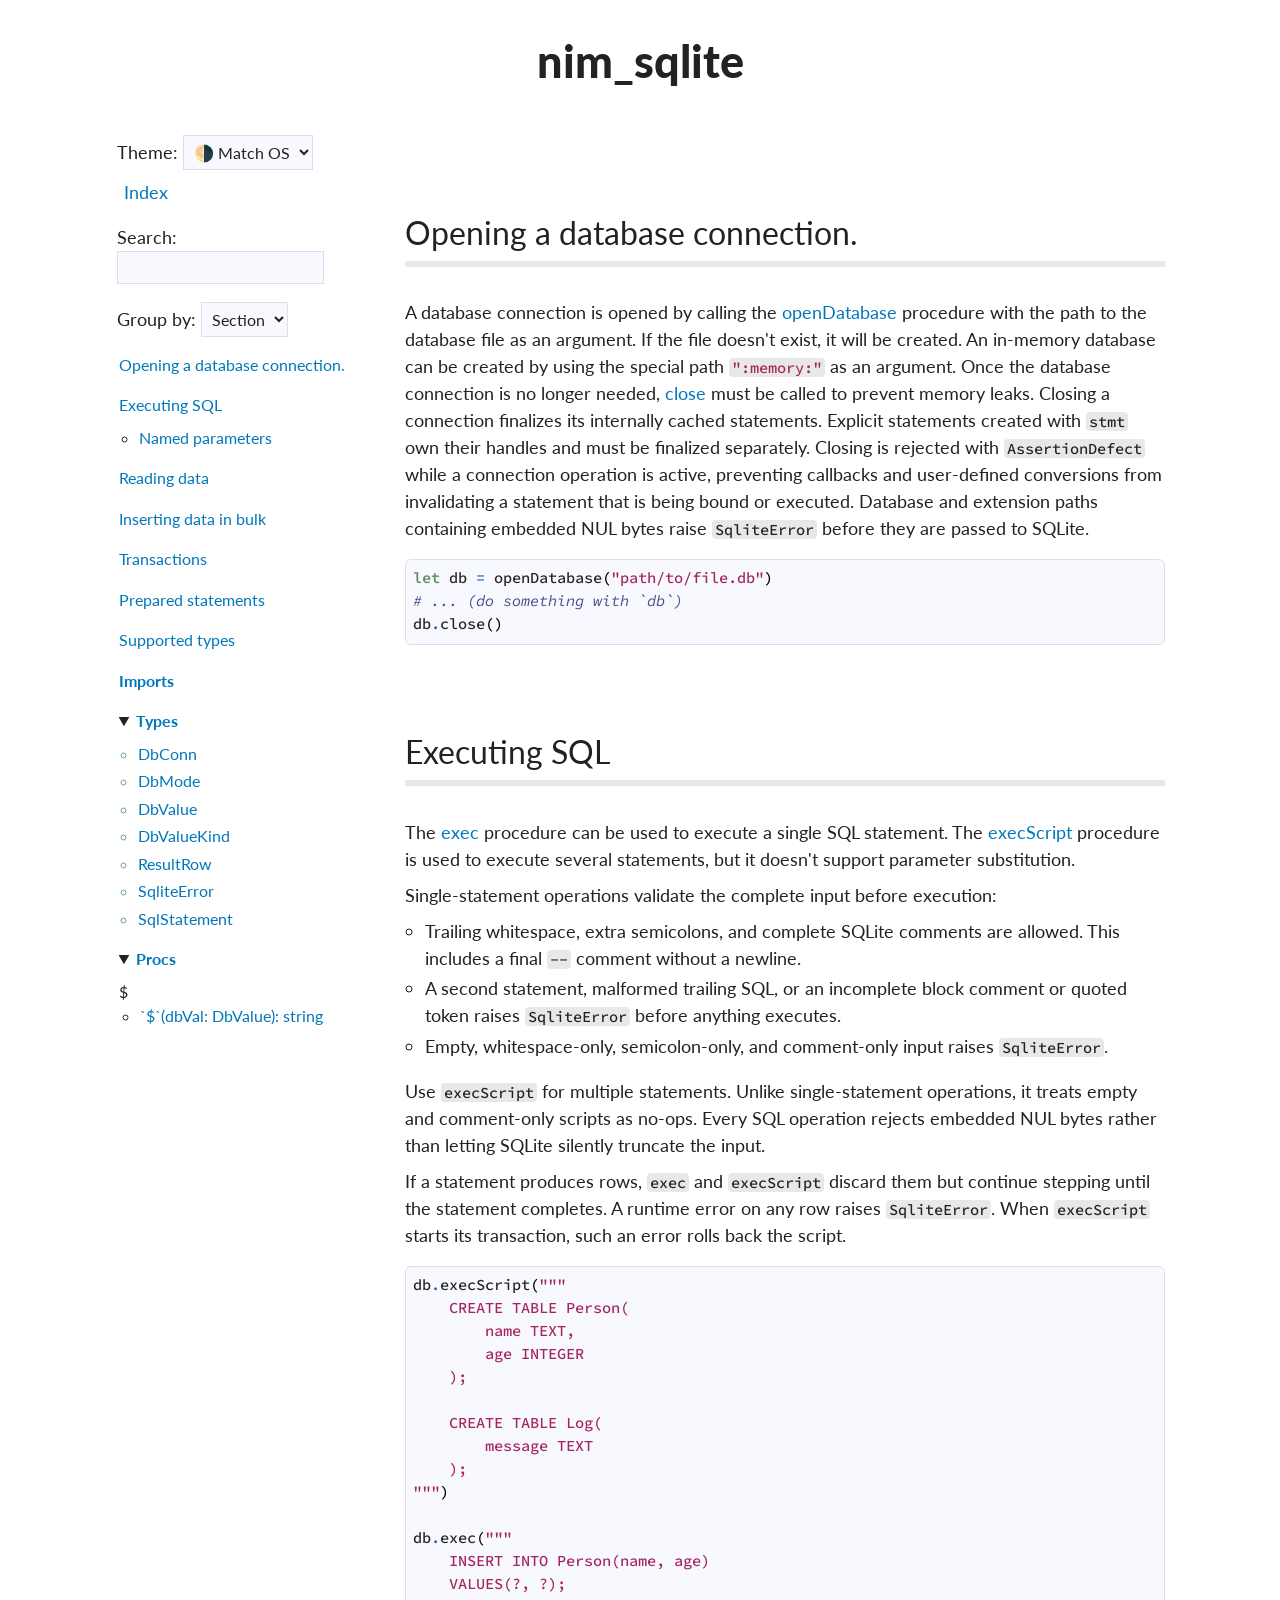
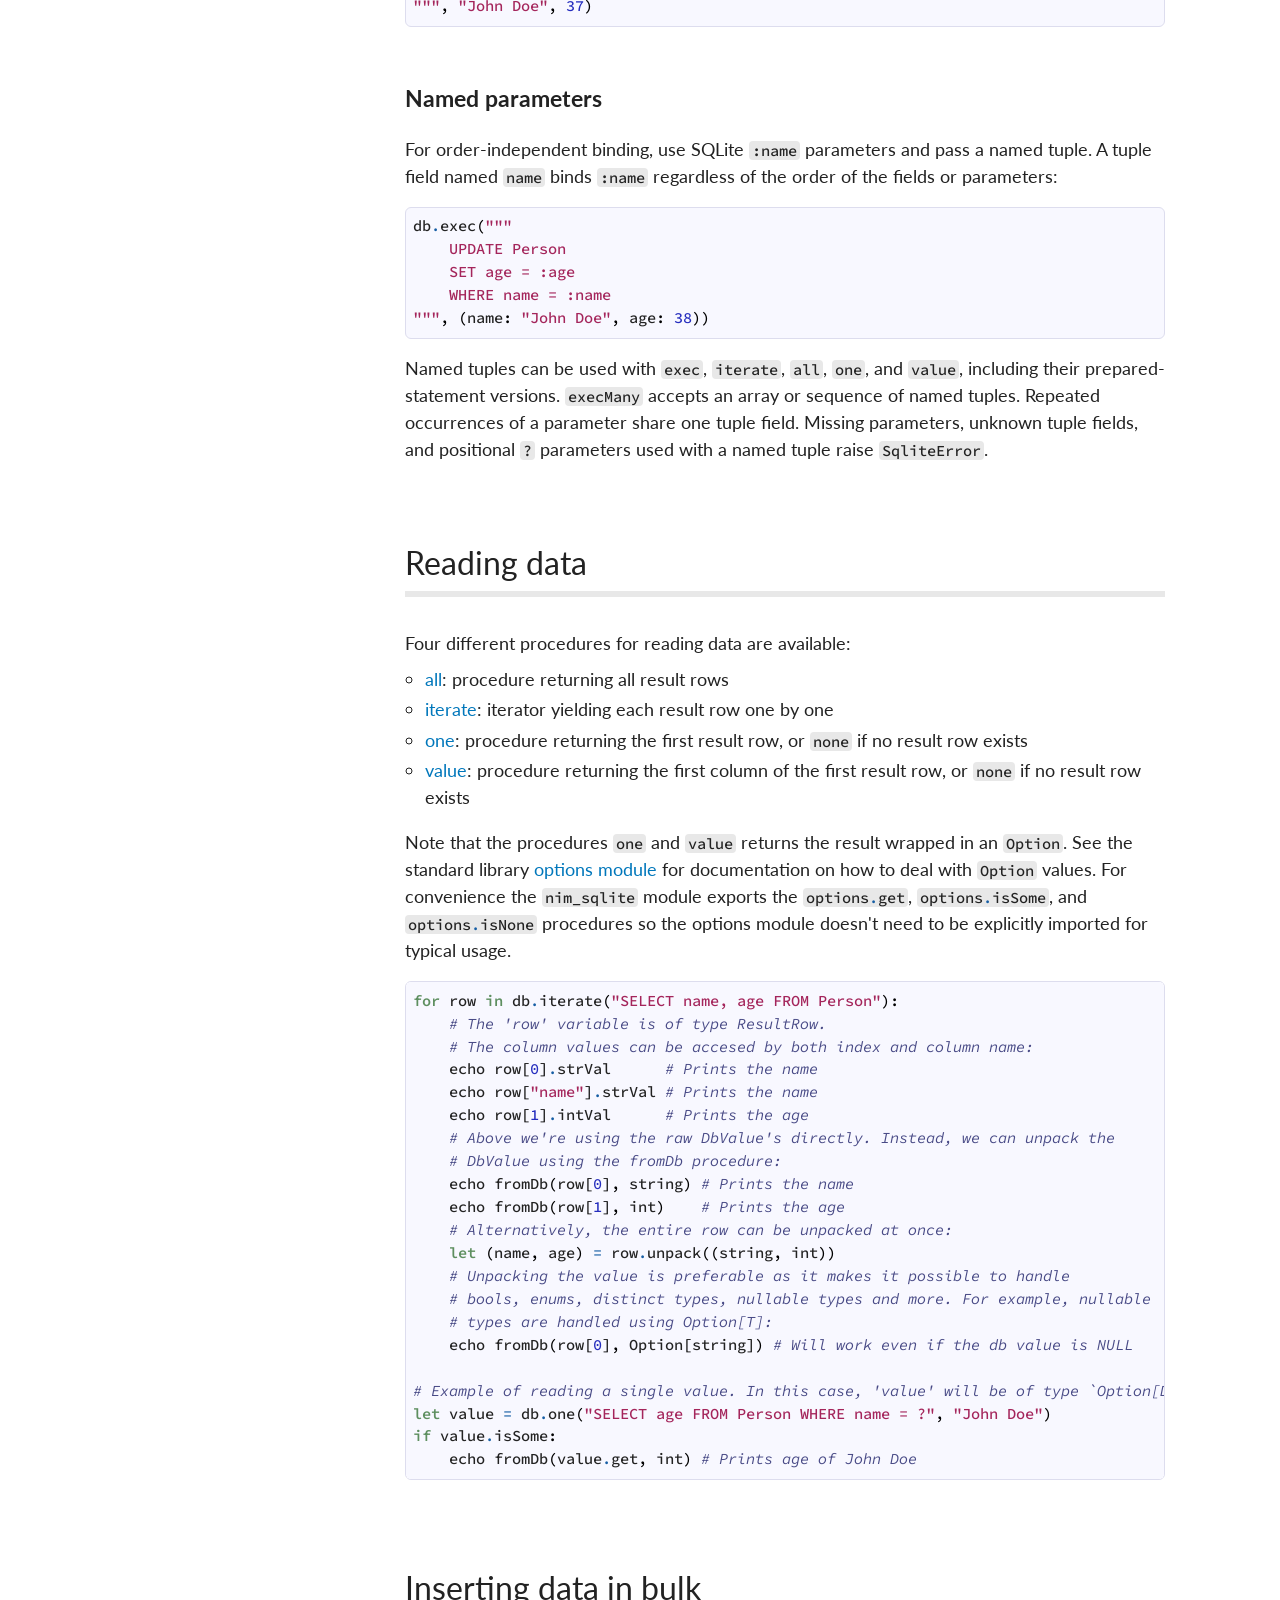
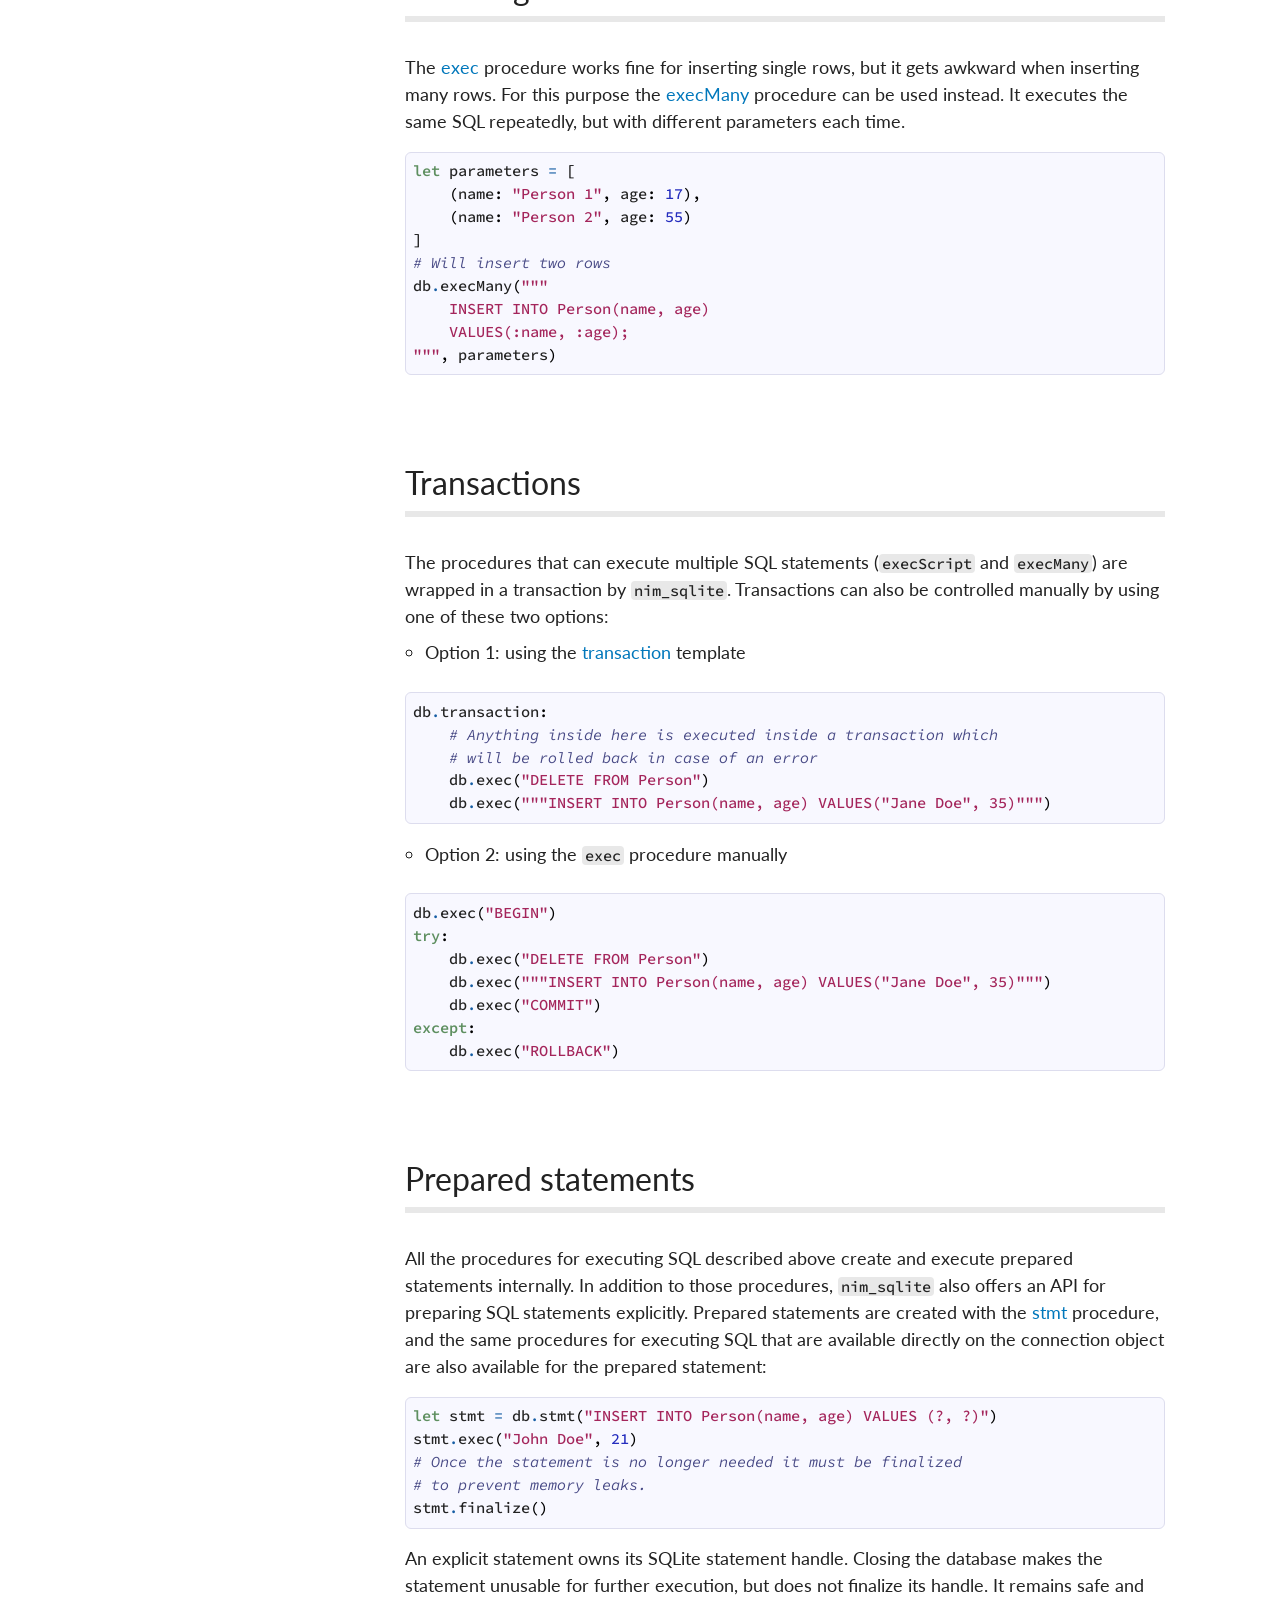
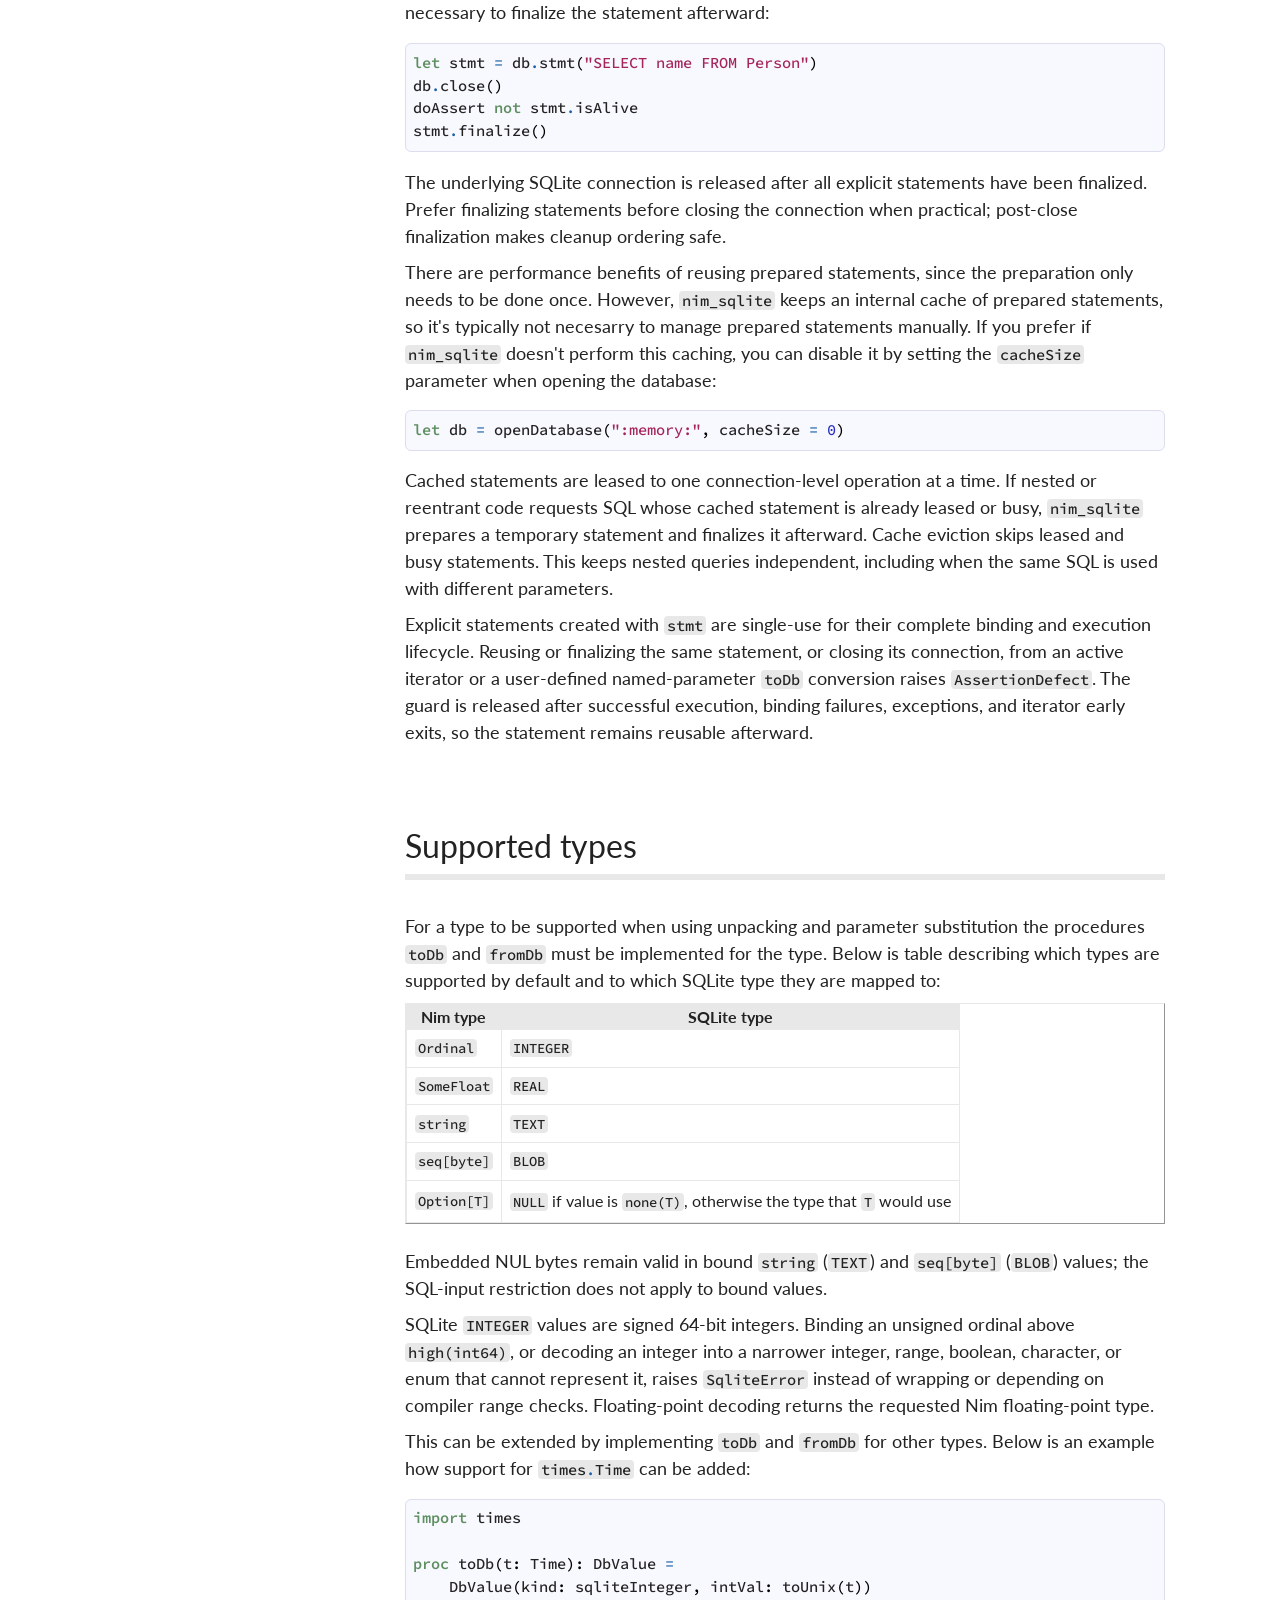
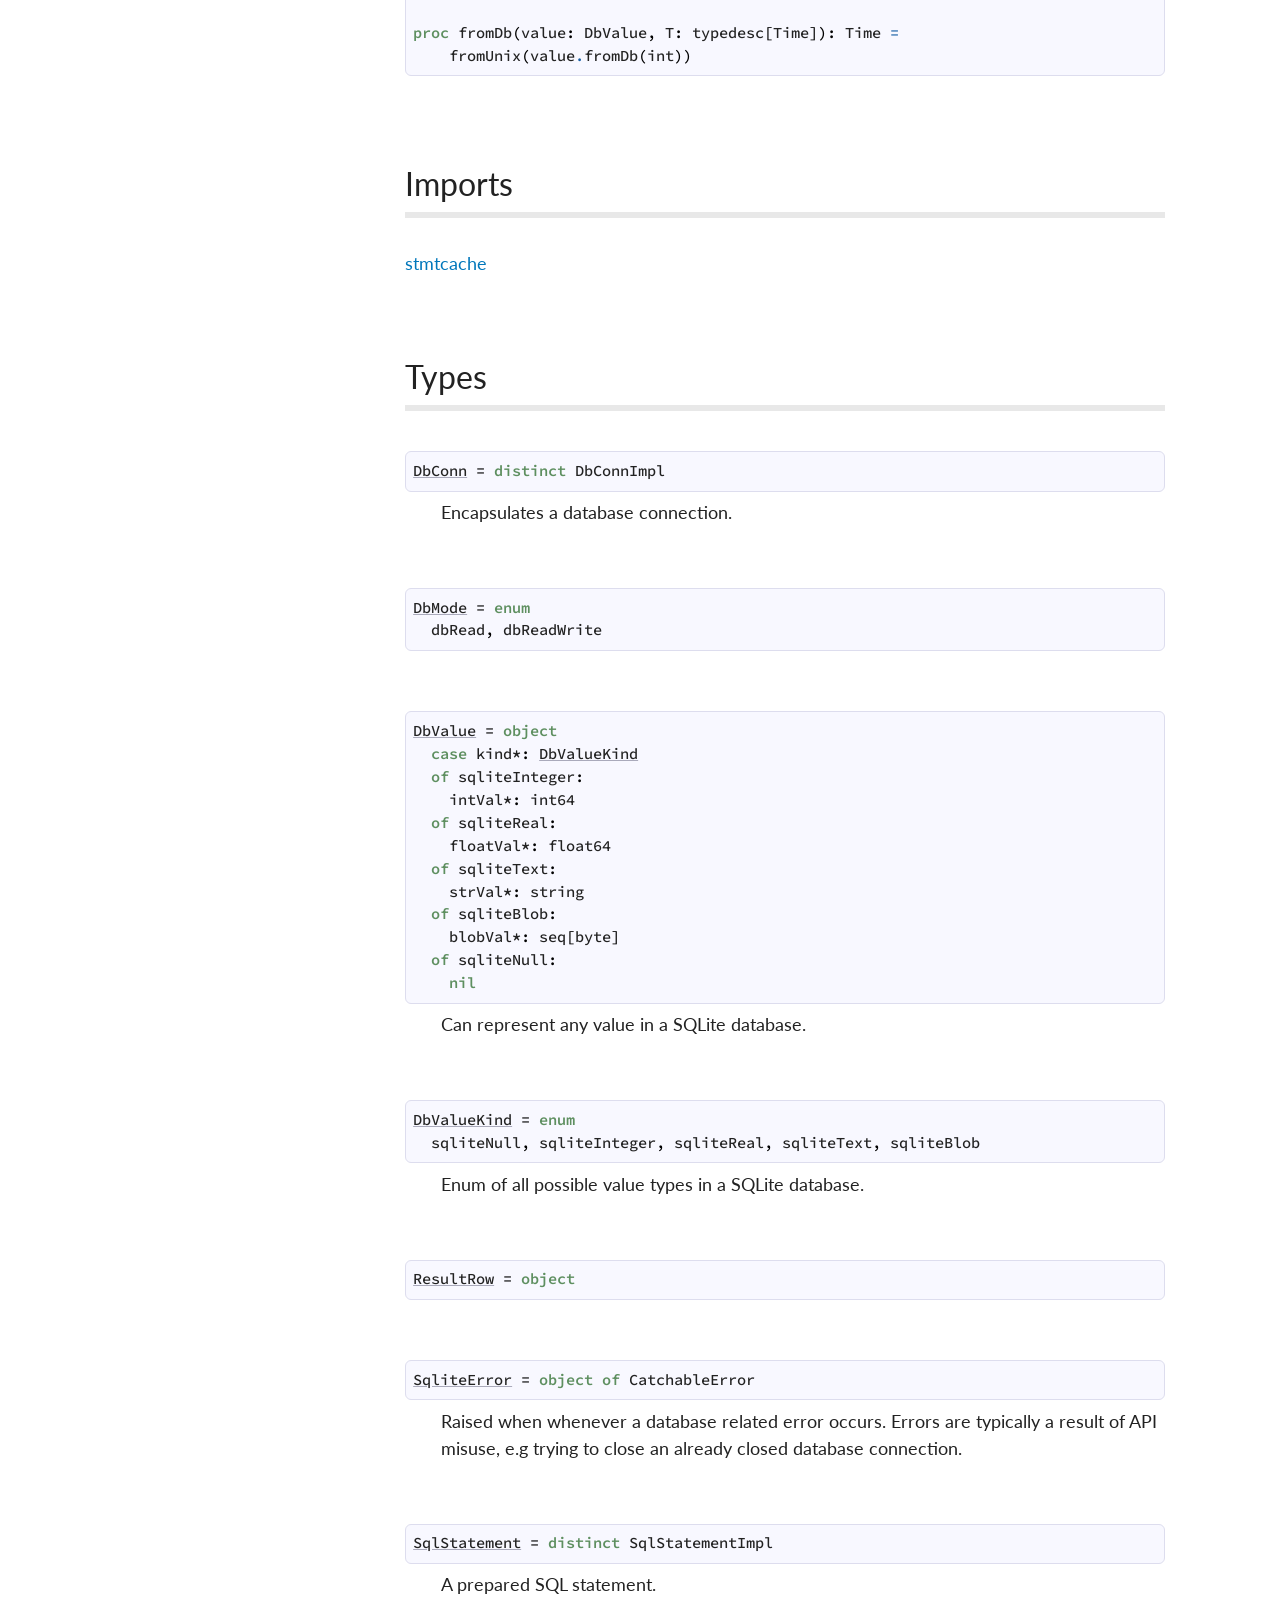
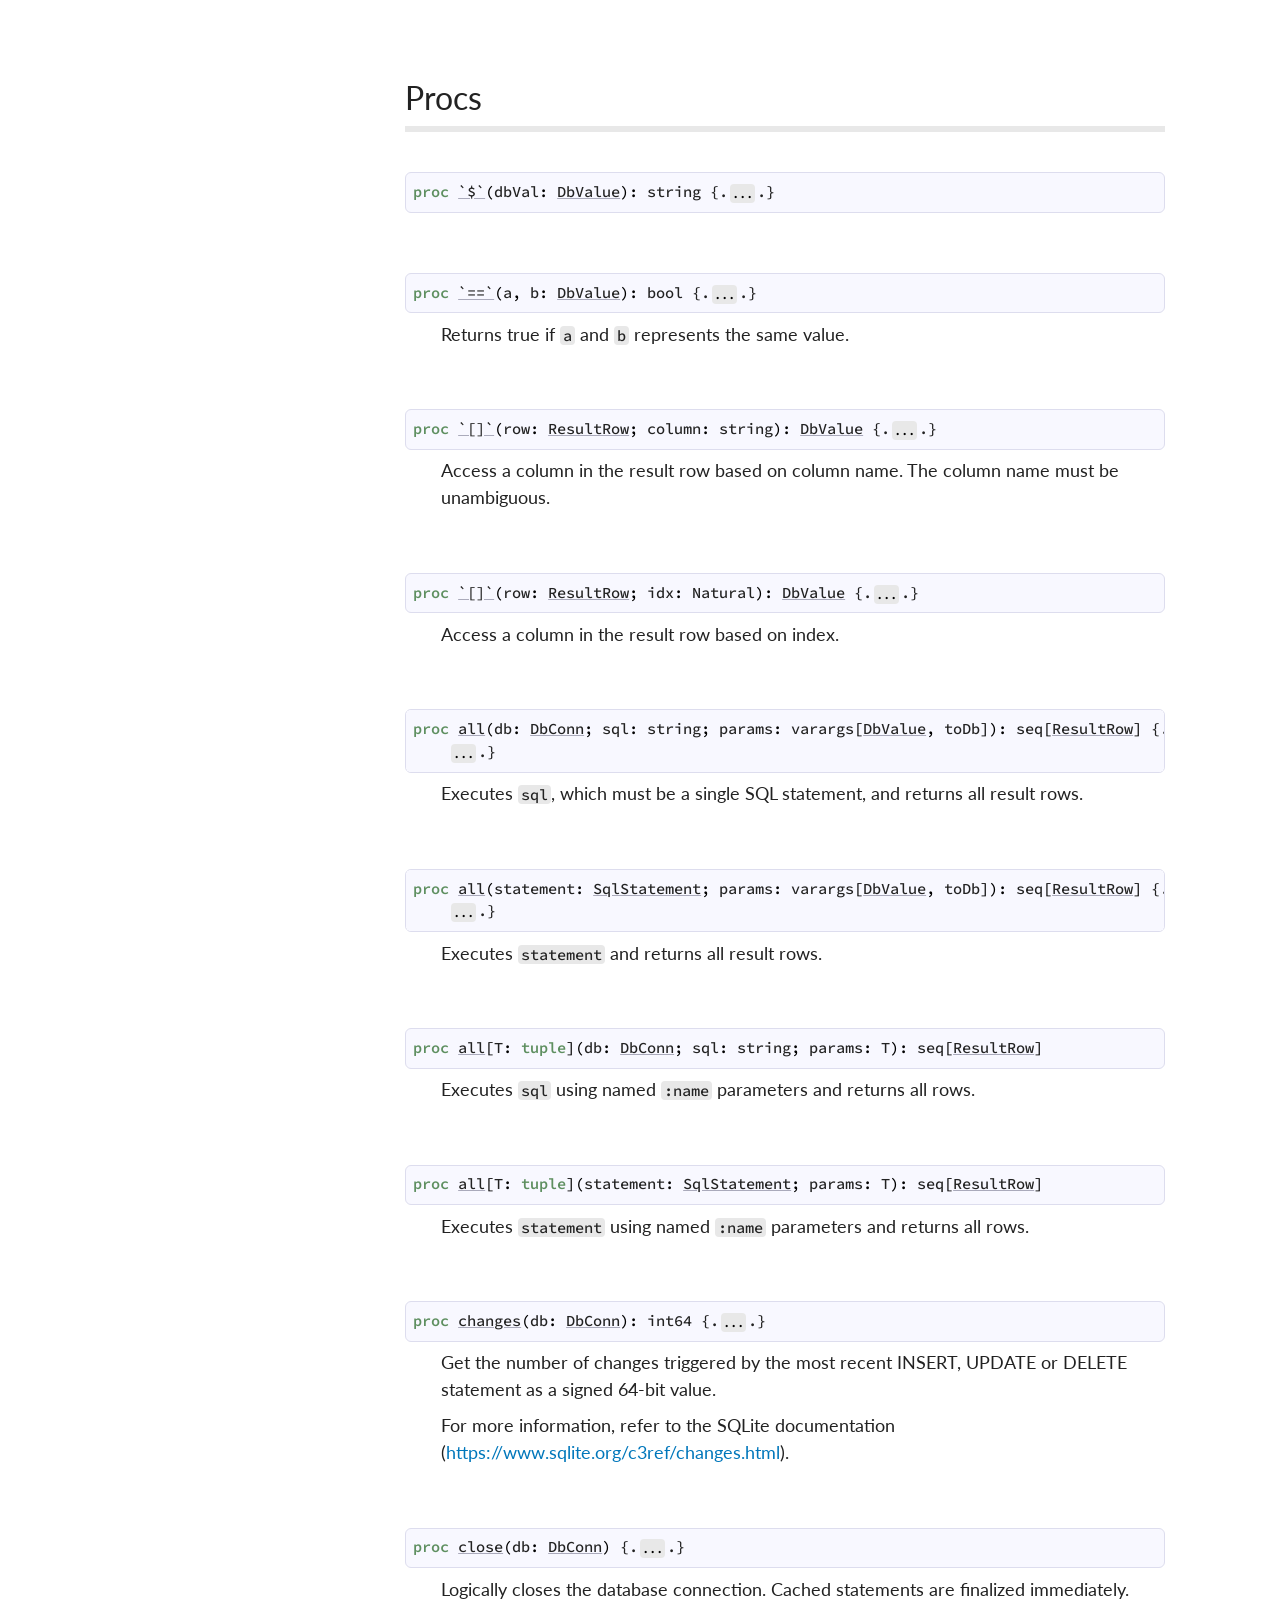
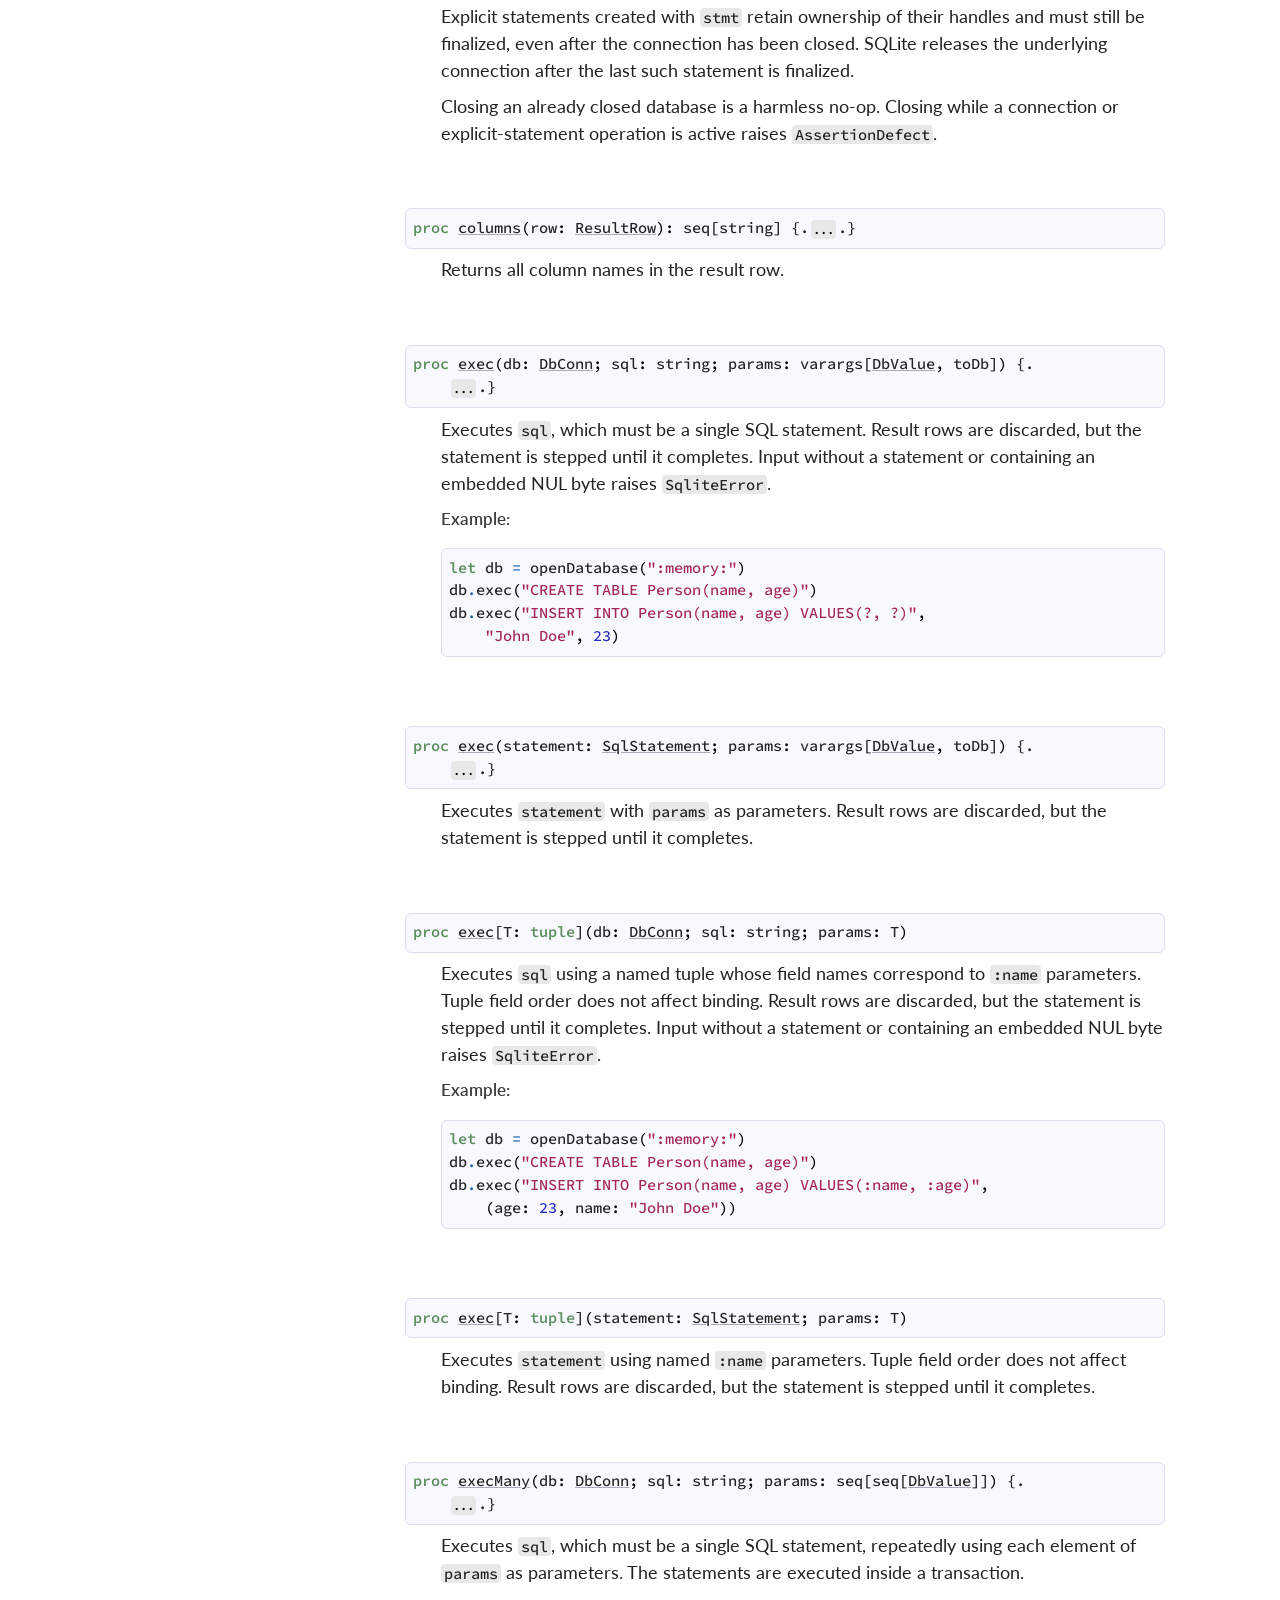
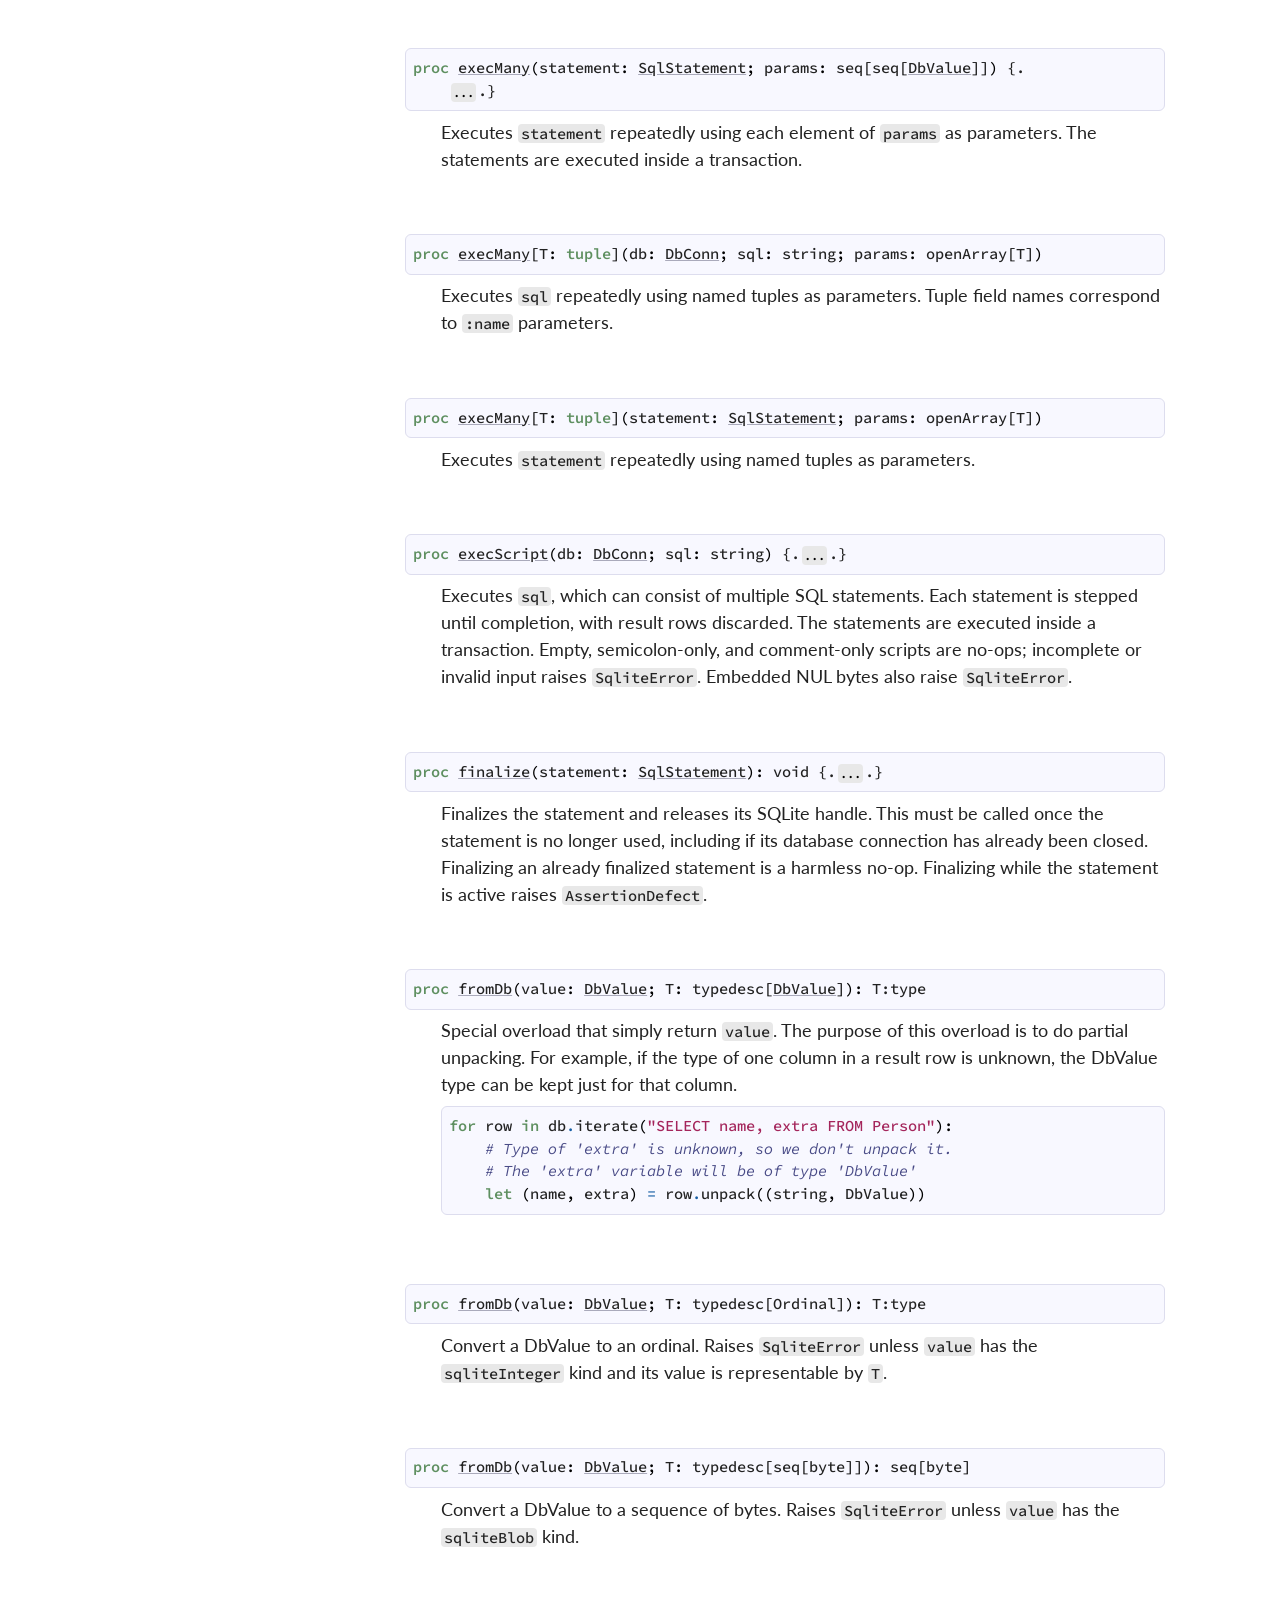
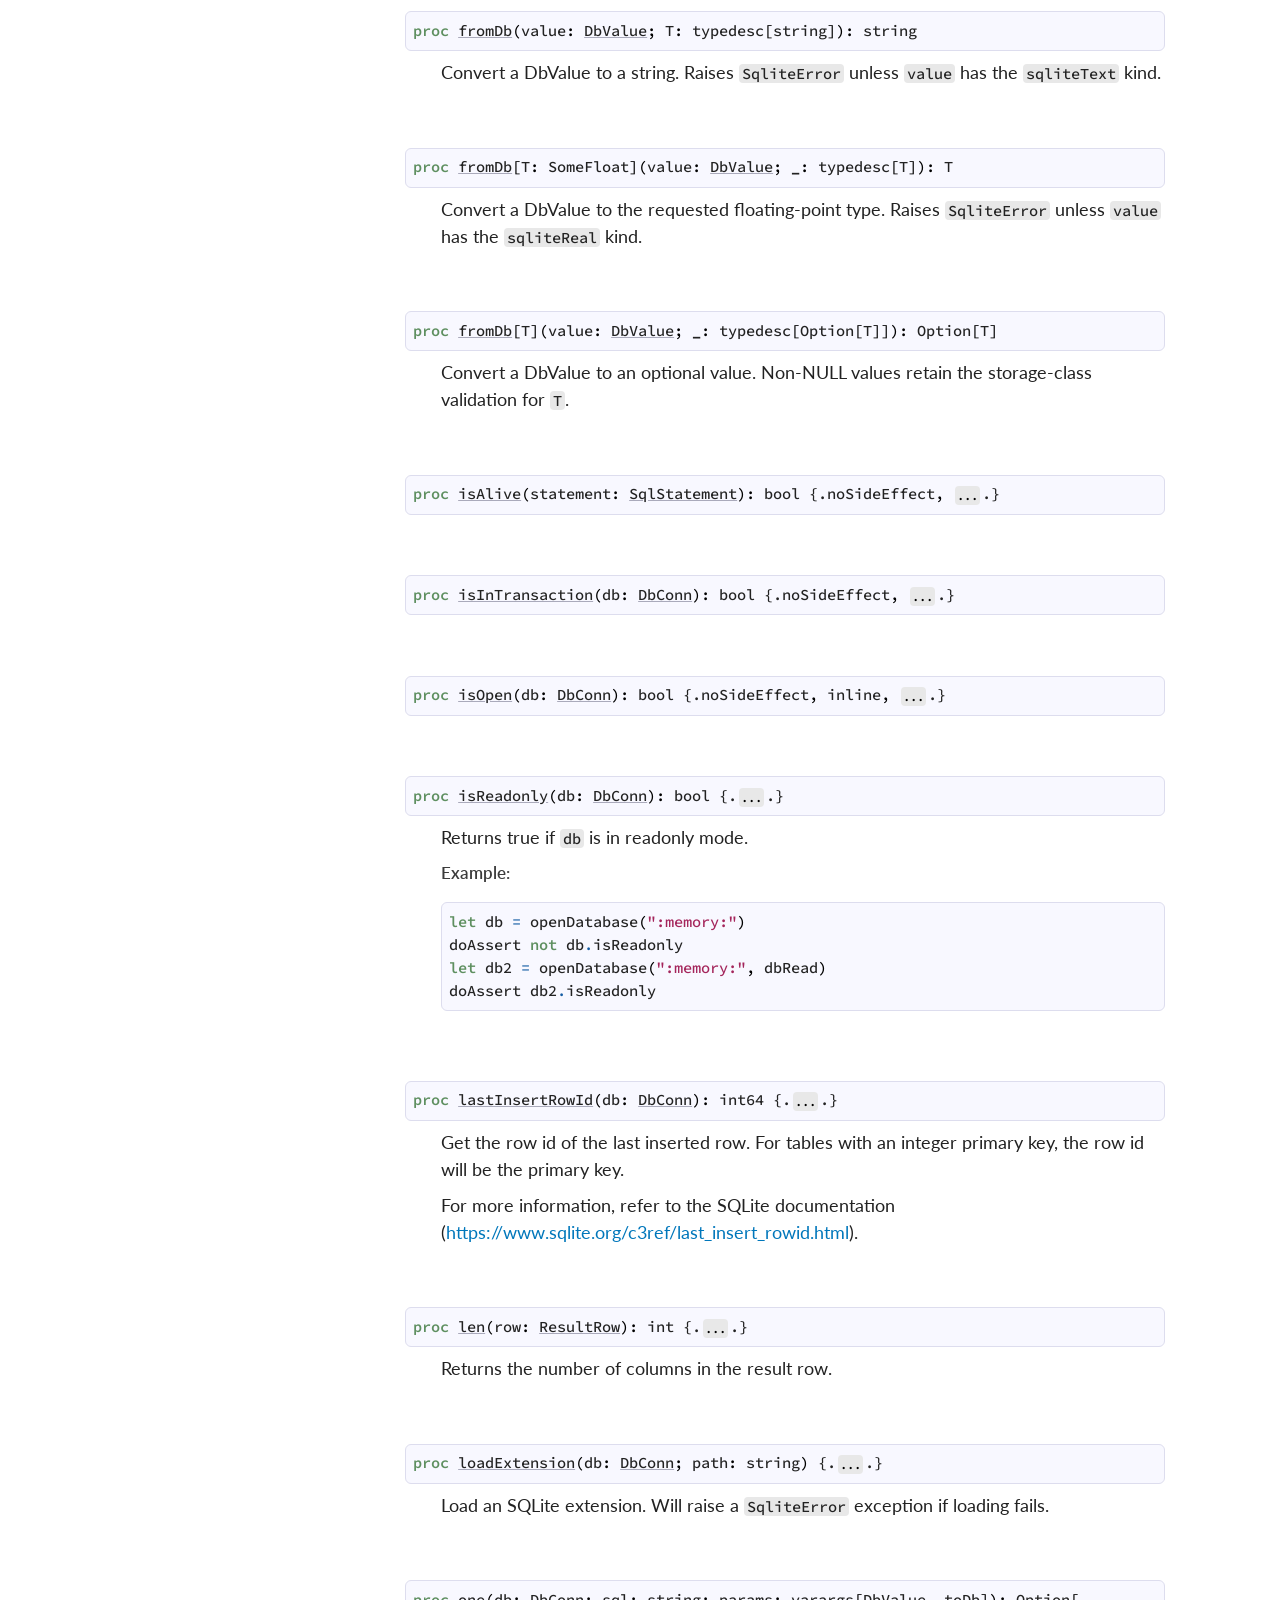
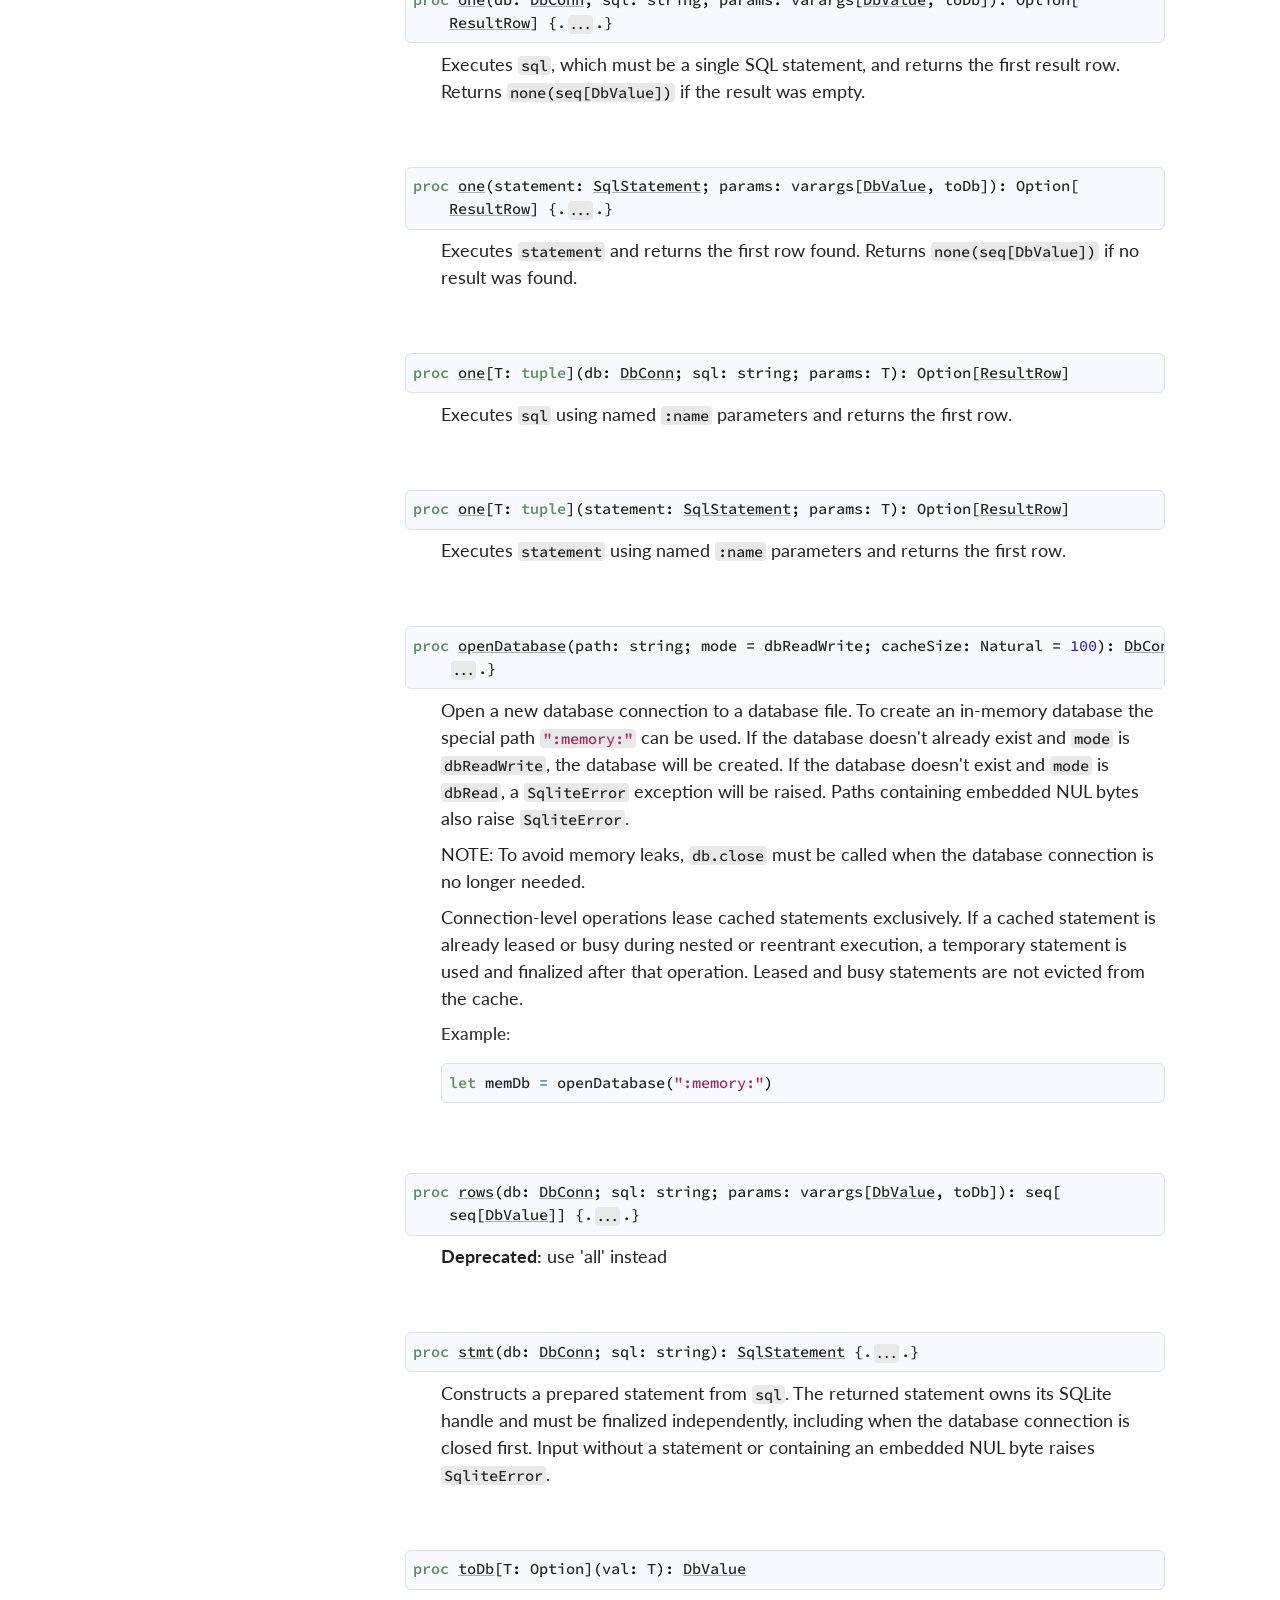
==== docs/index.html @ f17e8769 "Prepare v0.4.0 release" ====
<?xml version="1.0" encoding="utf-8" ?>
<!DOCTYPE html PUBLIC "-//W3C//DTD XHTML 1.0 Transitional//EN" "https://www.w3.org/TR/xhtml1/DTD/xhtml1-transitional.dtd">
<!--  This file is generated by Nim. -->
<html xmlns="https://www.w3.org/1999/xhtml" xml:lang="en" lang="en" data-theme="auto">
<head>
<meta http-equiv="Content-Type" content="text/html; charset=utf-8" />
<meta name="viewport" content="width=device-width, initial-scale=1.0">
<title>nim_sqlite</title>

<!-- Google fonts -->
<link href='https://fonts.googleapis.com/css?family=Lato:400,600,900' rel='stylesheet' type='text/css'/>
<link href='https://fonts.googleapis.com/css?family=Source+Code+Pro:400,500,600' rel='stylesheet' type='text/css'/>

<!-- Favicon -->
<link rel="shortcut icon" href="[data-uri]"/>
<link rel="icon" type="image/png" sizes="32x32" href="[data-uri]">

<!-- CSS -->
<link rel="stylesheet" type="text/css" href="nimdoc.out.css?v=2.2.10">

<!-- JS -->
<script type="text/javascript" src="dochack.js?v=2.2.10"></script>
</head>
<body>
  <div class="document" id="documentId">
    <input type="checkbox" id="nav-toggle" hidden>
    <label for="nav-toggle" id="nav-burger">&#9776;</label>
    <label for="nav-toggle" id="nav-overlay"></label>
    <div class="container">
      <h1 class="title">nim_sqlite</h1>
      <div class="row">
  <div class="three columns">
    <div class="theme-select-wrapper">
      <label for="theme-select">Theme:&nbsp;</label>
      <select id="theme-select" onchange="setTheme(this.value)">
        <option value="auto">🌗 Match OS</option>
        <option value="dark">🌑 Dark</option>
        <option value="light">🌕 Light</option>
      </select>
    </div>
    <div id="global-links">
      <ul class="simple">
        <li><a id="indexLink" href="theindex.html">Index</a></li>
      </ul>
    </div>
    <div id="searchInputDiv">
      Search: <input type="search" id="searchInput" oninput="search()"/>
    </div>
    <div>
      Group by:
      <select onchange="groupBy(this.value)">
        <option value="section">Section</option>
        <option value="type">Type</option>
      </select>
    </div>
    <ul class="simple simple-toc" id="toc-list">
  <li><a class="reference" id="opening-a-database-connectiondot_toc" href="#opening-a-database-connectiondot">Opening a database connection.</a></li>
<li><a class="reference" id="executing-sql_toc" href="#executing-sql">Executing SQL</a></li>
<ul class="simple"><li><a class="reference" id="executing-sql-named-parameters_toc" href="#executing-sql-named-parameters">Named parameters</a></li>
</ul><li><a class="reference" id="reading-data_toc" href="#reading-data">Reading data</a></li>
<li><a class="reference" id="inserting-data-in-bulk_toc" href="#inserting-data-in-bulk">Inserting data in bulk</a></li>
<li><a class="reference" id="transactions_toc" href="#transactions">Transactions</a></li>
<li><a class="reference" id="prepared-statements_toc" href="#prepared-statements">Prepared statements</a></li>
<li><a class="reference" id="supported-types_toc" href="#supported-types">Supported types</a></li>
<li>
  <a class="reference reference-toplevel" href="#6" id="56">Imports</a>
</li>
<li>
  <details open>
    <summary><a class="reference reference-toplevel" href="#7" id="57">Types</a></summary>
    <ul class="simple simple-toc-section">
      <li><a class="reference" href="#DbConn" title="DbConn = distinct DbConnImpl">DbConn</a></li>
<li><a class="reference" href="#DbMode" title="DbMode = enum
  dbRead, dbReadWrite">DbMode</a></li>
<li><a class="reference" href="#DbValue" title="DbValue = object
  case kind*: DbValueKind
  of sqliteInteger:
    intVal*: int64
  of sqliteReal:
    floatVal*: float64
  of sqliteText:
    strVal*: string
  of sqliteBlob:
    blobVal*: seq[byte]
  of sqliteNull:
    nil">DbValue</a></li>
<li><a class="reference" href="#DbValueKind" title="DbValueKind = enum
  sqliteNull, sqliteInteger, sqliteReal, sqliteText, sqliteBlob">DbValueKind</a></li>
<li><a class="reference" href="#ResultRow" title="ResultRow = object">ResultRow</a></li>
<li><a class="reference" href="#SqliteError" title="SqliteError = object of CatchableError">SqliteError</a></li>
<li><a class="reference" href="#SqlStatement" title="SqlStatement = distinct SqlStatementImpl">SqlStatement</a></li>

    </ul>
  </details>
</li>
<li>
  <details open>
    <summary><a class="reference reference-toplevel" href="#12" id="62">Procs</a></summary>
    <ul class="simple simple-toc-section">
      <ul class="simple nested-toc-section">$
  <li><a class="reference" href="#%24%2CDbValue" title="`$`(dbVal: DbValue): string">`$`(dbVal: DbValue): string</a></li>

</ul>
<ul class="simple nested-toc-section">==
  <li><a class="reference" href="#%3D%3D%2CDbValue%2CDbValue" title="`==`(a, b: DbValue): bool">`==`(a, b: DbValue): bool</a></li>

</ul>
<ul class="simple nested-toc-section">[]
  <li><a class="reference" href="#%5B%5D%2CResultRow%2Cstring" title="`[]`(row: ResultRow; column: string): DbValue">`[]`(row: ResultRow; column: string): DbValue</a></li>
<li><a class="reference" href="#%5B%5D%2CResultRow%2CNatural" title="`[]`(row: ResultRow; idx: Natural): DbValue">`[]`(row: ResultRow; idx: Natural): DbValue</a></li>

</ul>
<ul class="simple nested-toc-section">all
  <li><a class="reference" href="#all%2CDbConn%2Cstring%2Cvarargs%5BDbValue%2CtoDb%5D" title="all(db: DbConn; sql: string; params: varargs[DbValue, toDb]): seq[ResultRow]">all(db: DbConn; sql: string; params: varargs[DbValue, toDb]): seq[ResultRow]</a></li>
<li><a class="reference" href="#all%2CSqlStatement%2Cvarargs%5BDbValue%2CtoDb%5D" title="all(statement: SqlStatement; params: varargs[DbValue, toDb]): seq[ResultRow]">all(statement: SqlStatement; params: varargs[DbValue, toDb]): seq[ResultRow]</a></li>
<li><a class="reference" href="#all%2CDbConn%2Cstring%2CT" title="all[T: tuple](db: DbConn; sql: string; params: T): seq[ResultRow]">all[T: tuple](db: DbConn; sql: string; params: T): seq[ResultRow]</a></li>
<li><a class="reference" href="#all%2CSqlStatement%2CT" title="all[T: tuple](statement: SqlStatement; params: T): seq[ResultRow]">all[T: tuple](statement: SqlStatement; params: T): seq[ResultRow]</a></li>

</ul>
<ul class="simple nested-toc-section">changes
  <li><a class="reference" href="#changes%2CDbConn" title="changes(db: DbConn): int64">changes(db: DbConn): int64</a></li>

</ul>
<ul class="simple nested-toc-section">close
  <li><a class="reference" href="#close%2CDbConn" title="close(db: DbConn)">close(db: DbConn)</a></li>

</ul>
<ul class="simple nested-toc-section">columns
  <li><a class="reference" href="#columns%2CResultRow" title="columns(row: ResultRow): seq[string]">columns(row: ResultRow): seq[string]</a></li>

</ul>
<ul class="simple nested-toc-section">exec
  <li><a class="reference" href="#exec%2CDbConn%2Cstring%2Cvarargs%5BDbValue%2CtoDb%5D" title="exec(db: DbConn; sql: string; params: varargs[DbValue, toDb])">exec(db: DbConn; sql: string; params: varargs[DbValue, toDb])</a></li>
<li><a class="reference" href="#exec%2CSqlStatement%2Cvarargs%5BDbValue%2CtoDb%5D" title="exec(statement: SqlStatement; params: varargs[DbValue, toDb])">exec(statement: SqlStatement; params: varargs[DbValue, toDb])</a></li>
<li><a class="reference" href="#exec%2CDbConn%2Cstring%2CT" title="exec[T: tuple](db: DbConn; sql: string; params: T)">exec[T: tuple](db: DbConn; sql: string; params: T)</a></li>
<li><a class="reference" href="#exec%2CSqlStatement%2CT" title="exec[T: tuple](statement: SqlStatement; params: T)">exec[T: tuple](statement: SqlStatement; params: T)</a></li>

</ul>
<ul class="simple nested-toc-section">execMany
  <li><a class="reference" href="#execMany%2CDbConn%2Cstring%2Cseq%5Bseq%5BDbValue%5D%5D" title="execMany(db: DbConn; sql: string; params: seq[seq[DbValue]])">execMany(db: DbConn; sql: string; params: seq[seq[DbValue]])</a></li>
<li><a class="reference" href="#execMany%2CSqlStatement%2Cseq%5Bseq%5BDbValue%5D%5D" title="execMany(statement: SqlStatement; params: seq[seq[DbValue]])">execMany(statement: SqlStatement; params: seq[seq[DbValue]])</a></li>
<li><a class="reference" href="#execMany%2CDbConn%2Cstring%2CopenArray%5BT%5D" title="execMany[T: tuple](db: DbConn; sql: string; params: openArray[T])">execMany[T: tuple](db: DbConn; sql: string; params: openArray[T])</a></li>
<li><a class="reference" href="#execMany%2CSqlStatement%2CopenArray%5BT%5D" title="execMany[T: tuple](statement: SqlStatement; params: openArray[T])">execMany[T: tuple](statement: SqlStatement; params: openArray[T])</a></li>

</ul>
<ul class="simple nested-toc-section">execScript
  <li><a class="reference" href="#execScript%2CDbConn%2Cstring" title="execScript(db: DbConn; sql: string)">execScript(db: DbConn; sql: string)</a></li>

</ul>
<ul class="simple nested-toc-section">finalize
  <li><a class="reference" href="#finalize%2CSqlStatement" title="finalize(statement: SqlStatement): void">finalize(statement: SqlStatement): void</a></li>

</ul>
<ul class="simple nested-toc-section">fromDb
  <li><a class="reference" href="#fromDb%2CDbValue%2Ctypedesc%5BDbValue%5D" title="fromDb(value: DbValue; T: typedesc[DbValue]): T:type">fromDb(value: DbValue; T: typedesc[DbValue]): T:type</a></li>
<li><a class="reference" href="#fromDb%2CDbValue%2Ctypedesc%5BOrdinal%5D" title="fromDb(value: DbValue; T: typedesc[Ordinal]): T:type">fromDb(value: DbValue; T: typedesc[Ordinal]): T:type</a></li>
<li><a class="reference" href="#fromDb%2CDbValue%2Ctypedesc%5Bseq%5Bbyte%5D%5D" title="fromDb(value: DbValue; T: typedesc[seq[byte]]): seq[byte]">fromDb(value: DbValue; T: typedesc[seq[byte]]): seq[byte]</a></li>
<li><a class="reference" href="#fromDb%2CDbValue%2Ctypedesc%5Bstring%5D" title="fromDb(value: DbValue; T: typedesc[string]): string">fromDb(value: DbValue; T: typedesc[string]): string</a></li>
<li><a class="reference" href="#fromDb%2CDbValue%2Ctypedesc%5BT%5D" title="fromDb[T: SomeFloat](value: DbValue; _: typedesc[T]): T">fromDb[T: SomeFloat](value: DbValue; _: typedesc[T]): T</a></li>
<li><a class="reference" href="#fromDb%2CDbValue%2Ctypedesc%5BOption%5BT%5D%5D" title="fromDb[T](value: DbValue; _: typedesc[Option[T]]): Option[T]">fromDb[T](value: DbValue; _: typedesc[Option[T]]): Option[T]</a></li>

</ul>
<ul class="simple nested-toc-section">isAlive
  <li><a class="reference" href="#isAlive%2CSqlStatement" title="isAlive(statement: SqlStatement): bool">isAlive(statement: SqlStatement): bool</a></li>

</ul>
<ul class="simple nested-toc-section">isInTransaction
  <li><a class="reference" href="#isInTransaction%2CDbConn" title="isInTransaction(db: DbConn): bool">isInTransaction(db: DbConn): bool</a></li>

</ul>
<ul class="simple nested-toc-section">isOpen
  <li><a class="reference" href="#isOpen%2CDbConn" title="isOpen(db: DbConn): bool">isOpen(db: DbConn): bool</a></li>

</ul>
<ul class="simple nested-toc-section">isReadonly
  <li><a class="reference" href="#isReadonly%2CDbConn" title="isReadonly(db: DbConn): bool">isReadonly(db: DbConn): bool</a></li>

</ul>
<ul class="simple nested-toc-section">lastInsertRowId
  <li><a class="reference" href="#lastInsertRowId%2CDbConn" title="lastInsertRowId(db: DbConn): int64">lastInsertRowId(db: DbConn): int64</a></li>

</ul>
<ul class="simple nested-toc-section">len
  <li><a class="reference" href="#len%2CResultRow" title="len(row: ResultRow): int">len(row: ResultRow): int</a></li>

</ul>
<ul class="simple nested-toc-section">loadExtension
  <li><a class="reference" href="#loadExtension%2CDbConn%2Cstring" title="loadExtension(db: DbConn; path: string)">loadExtension(db: DbConn; path: string)</a></li>

</ul>
<ul class="simple nested-toc-section">one
  <li><a class="reference" href="#one%2CDbConn%2Cstring%2Cvarargs%5BDbValue%2CtoDb%5D" title="one(db: DbConn; sql: string; params: varargs[DbValue, toDb]): Option[ResultRow]">one(db: DbConn; sql: string; params: varargs[DbValue, toDb]): Option[ResultRow]</a></li>
<li><a class="reference" href="#one%2CSqlStatement%2Cvarargs%5BDbValue%2CtoDb%5D" title="one(statement: SqlStatement; params: varargs[DbValue, toDb]): Option[ResultRow]">one(statement: SqlStatement; params: varargs[DbValue, toDb]): Option[ResultRow]</a></li>
<li><a class="reference" href="#one%2CDbConn%2Cstring%2CT" title="one[T: tuple](db: DbConn; sql: string; params: T): Option[ResultRow]">one[T: tuple](db: DbConn; sql: string; params: T): Option[ResultRow]</a></li>
<li><a class="reference" href="#one%2CSqlStatement%2CT" title="one[T: tuple](statement: SqlStatement; params: T): Option[ResultRow]">one[T: tuple](statement: SqlStatement; params: T): Option[ResultRow]</a></li>

</ul>
<ul class="simple nested-toc-section">openDatabase
  <li><a class="reference" href="#openDatabase%2Cstring%2CNatural" title="openDatabase(path: string; mode = dbReadWrite; cacheSize: Natural = 100): DbConn">openDatabase(path: string; mode = dbReadWrite; cacheSize: Natural = 100): DbConn</a></li>

</ul>
<ul class="simple nested-toc-section">rows
  <li><a class="reference" href="#rows%2CDbConn%2Cstring%2Cvarargs%5BDbValue%2CtoDb%5D" title="rows(db: DbConn; sql: string; params: varargs[DbValue, toDb]): seq[seq[DbValue]]">rows(db: DbConn; sql: string; params: varargs[DbValue, toDb]): seq[seq[DbValue]]</a></li>

</ul>
<ul class="simple nested-toc-section">stmt
  <li><a class="reference" href="#stmt%2CDbConn%2Cstring" title="stmt(db: DbConn; sql: string): SqlStatement">stmt(db: DbConn; sql: string): SqlStatement</a></li>

</ul>
<ul class="simple nested-toc-section">toDb
  <li><a class="reference" href="#toDb%2CT_5" title="toDb[T: Option](val: T): DbValue">toDb[T: Option](val: T): DbValue</a></li>
<li><a class="reference" href="#toDb%2CT" title="toDb[T: Ordinal](val: T): DbValue">toDb[T: Ordinal](val: T): DbValue</a></li>
<li><a class="reference" href="#toDb%2CT_4" title="toDb[T: seq[byte]](val: T): DbValue">toDb[T: seq[byte]](val: T): DbValue</a></li>
<li><a class="reference" href="#toDb%2CT_2" title="toDb[T: SomeFloat](val: T): DbValue">toDb[T: SomeFloat](val: T): DbValue</a></li>
<li><a class="reference" href="#toDb%2CT_3" title="toDb[T: string](val: T): DbValue">toDb[T: string](val: T): DbValue</a></li>
<li><a class="reference" href="#toDb%2CT_6" title="toDb[T: type(nil)](val: T): DbValue">toDb[T: type(nil)](val: T): DbValue</a></li>

</ul>
<ul class="simple nested-toc-section">unpack
  <li><a class="reference" href="#unpack%2CResultRow%2Ctypedesc%5BT%5D" title="unpack[T: tuple](row: ResultRow; _: typedesc[T]): T">unpack[T: tuple](row: ResultRow; _: typedesc[T]): T</a></li>
<li><a class="reference" href="#unpack%2Cseq%5BDbValue%5D%2Ctypedesc%5BT%5D" title="unpack[T: tuple](row: seq[DbValue]; _: typedesc[T]): T">unpack[T: tuple](row: seq[DbValue]; _: typedesc[T]): T</a></li>

</ul>
<ul class="simple nested-toc-section">unsafeHandle
  <li><a class="reference" href="#unsafeHandle%2CDbConn" title="unsafeHandle(db: DbConn): ptr abi.sqlite3">unsafeHandle(db: DbConn): ptr abi.sqlite3</a></li>

</ul>
<ul class="simple nested-toc-section">value
  <li><a class="reference" href="#value%2CDbConn%2Cstring%2Cvarargs%5BDbValue%2CtoDb%5D" title="value(db: DbConn; sql: string; params: varargs[DbValue, toDb]): Option[DbValue]">value(db: DbConn; sql: string; params: varargs[DbValue, toDb]): Option[DbValue]</a></li>
<li><a class="reference" href="#value%2CSqlStatement%2Cvarargs%5BDbValue%2CtoDb%5D" title="value(statement: SqlStatement; params: varargs[DbValue, toDb]): Option[DbValue]">value(statement: SqlStatement; params: varargs[DbValue, toDb]): Option[DbValue]</a></li>
<li><a class="reference" href="#value%2CDbConn%2Cstring%2CT" title="value[T: tuple](db: DbConn; sql: string; params: T): Option[DbValue]">value[T: tuple](db: DbConn; sql: string; params: T): Option[DbValue]</a></li>
<li><a class="reference" href="#value%2CSqlStatement%2CT" title="value[T: tuple](statement: SqlStatement; params: T): Option[DbValue]">value[T: tuple](statement: SqlStatement; params: T): Option[DbValue]</a></li>

</ul>
<ul class="simple nested-toc-section">values
  <li><a class="reference" href="#values%2CResultRow" title="values(row: ResultRow): seq[DbValue]">values(row: ResultRow): seq[DbValue]</a></li>

</ul>

    </ul>
  </details>
</li>
<li>
  <details open>
    <summary><a class="reference reference-toplevel" href="#15" id="65">Iterators</a></summary>
    <ul class="simple simple-toc-section">
      <ul class="simple nested-toc-section">iterate
  <li><a class="reference" href="#iterate.i%2CDbConn%2Cstring%2Cvarargs%5BDbValue%2CtoDb%5D" title="iterate(db: DbConn; sql: string; params: varargs[DbValue, toDb]): ResultRow">iterate(db: DbConn; sql: string; params: varargs[DbValue, toDb]): ResultRow</a></li>
<li><a class="reference" href="#iterate.i%2CSqlStatement%2Cvarargs%5BDbValue%2CtoDb%5D" title="iterate(statement: SqlStatement; params: varargs[DbValue, toDb]): ResultRow">iterate(statement: SqlStatement; params: varargs[DbValue, toDb]): ResultRow</a></li>
<li><a class="reference" href="#iterate.i%2CDbConn%2Cstring%2CT" title="iterate[T: tuple](db: DbConn; sql: string; params: T): ResultRow">iterate[T: tuple](db: DbConn; sql: string; params: T): ResultRow</a></li>
<li><a class="reference" href="#iterate.i%2CSqlStatement%2CT" title="iterate[T: tuple](statement: SqlStatement; params: T): ResultRow">iterate[T: tuple](statement: SqlStatement; params: T): ResultRow</a></li>

</ul>
<ul class="simple nested-toc-section">rows
  <li><a class="reference" href="#rows.i%2CDbConn%2Cstring%2Cvarargs%5BDbValue%2CtoDb%5D" title="rows(db: DbConn; sql: string; params: varargs[DbValue, toDb]): seq[DbValue]">rows(db: DbConn; sql: string; params: varargs[DbValue, toDb]): seq[DbValue]</a></li>

</ul>

    </ul>
  </details>
</li>
<li>
  <details open>
    <summary><a class="reference reference-toplevel" href="#18" id="68">Templates</a></summary>
    <ul class="simple simple-toc-section">
      <ul class="simple nested-toc-section">transaction
  <li><a class="reference" href="#transaction.t%2CDbConn%2Cuntyped" title="transaction(db: DbConn; body: untyped)">transaction(db: DbConn; body: untyped)</a></li>

</ul>

    </ul>
  </details>
</li>

</ul>

  </div>
  <div class="nine columns" id="content">
    
    <div id="tocRoot"></div>
    
    <p class="module-desc">
<h1><a class="toc-backref" id="opening-a-database-connectiondot" href="#opening-a-database-connectiondot">Opening a database connection.</a></h1><p>A database connection is opened by calling the <a class="reference external" href="#openDatabase,string,Natural">openDatabase</a> procedure with the path to the database file as an argument. If the file doesn't exist, it will be created. An in-memory database can be created by using the special path <tt class="docutils literal"><span class="pre"><span class="StringLit">&quot;:memory:&quot;</span></span></tt> as an argument. Once the database connection is no longer needed, <a class="reference external" href="#close,DbConn">close</a> must be called to prevent memory leaks. Closing a connection finalizes its internally cached statements. Explicit statements created with <tt class="docutils literal"><span class="pre">stmt</span></tt> own their handles and must be finalized separately. Closing is rejected with <tt class="docutils literal"><span class="pre">AssertionDefect</span></tt> while a connection operation is active, preventing callbacks and user-defined conversions from invalidating a statement that is being bound or executed. Database and extension paths containing embedded NUL bytes raise <tt class="docutils literal"><span class="pre">SqliteError</span></tt> before they are passed to SQLite.</p>
<pre class="listing"><span class="Keyword">let</span> <span class="Identifier">db</span> <span class="Operator">=</span> <span class="Identifier">openDatabase</span><span class="Punctuation">(</span><span class="StringLit">&quot;path/to/file.db&quot;</span><span class="Punctuation">)</span>
<span class="Comment"># ... (do something with `db`)</span>
<span class="Identifier">db</span><span class="Operator">.</span><span class="Identifier">close</span><span class="Punctuation">(</span><span class="Punctuation">)</span></pre>
<h1><a class="toc-backref" id="executing-sql" href="#executing-sql">Executing SQL</a></h1><p>The <a class="reference external" href="#exec,DbConn,string,varargs[DbValue,toDb]">exec</a> procedure can be used to execute a single SQL statement. The <a class="reference external" href="#execScript,DbConn,string">execScript</a> procedure is used to execute several statements, but it doesn't support parameter substitution.</p>
<p>Single-statement operations validate the complete input before execution:</p>
<ul class="simple"><li>Trailing whitespace, extra semicolons, and complete SQLite comments are allowed. This includes a final <tt class="docutils literal"><span class="pre">--</span></tt> comment without a newline.</li>
<li>A second statement, malformed trailing SQL, or an incomplete block comment or quoted token raises <tt class="docutils literal"><span class="pre">SqliteError</span></tt> before anything executes.</li>
<li>Empty, whitespace-only, semicolon-only, and comment-only input raises <tt class="docutils literal"><span class="pre">SqliteError</span></tt>.</li>
</ul>
<p>Use <tt class="docutils literal"><span class="pre">execScript</span></tt> for multiple statements. Unlike single-statement operations, it treats empty and comment-only scripts as no-ops. Every SQL operation rejects embedded NUL bytes rather than letting SQLite silently truncate the input.</p>
<p>If a statement produces rows, <tt class="docutils literal"><span class="pre">exec</span></tt> and <tt class="docutils literal"><span class="pre">execScript</span></tt> discard them but continue stepping until the statement completes. A runtime error on any row raises <tt class="docutils literal"><span class="pre">SqliteError</span></tt>. When <tt class="docutils literal"><span class="pre">execScript</span></tt> starts its transaction, such an error rolls back the script.</p>
<pre class="listing"><span class="Identifier">db</span><span class="Operator">.</span><span class="Identifier">execScript</span><span class="Punctuation">(</span><span class="LongStringLit">&quot;&quot;&quot;
    CREATE TABLE Person(
        name TEXT,
        age INTEGER
    );
    
    CREATE TABLE Log(
        message TEXT
    );
&quot;&quot;&quot;</span><span class="Punctuation">)</span>

<span class="Identifier">db</span><span class="Operator">.</span><span class="Identifier">exec</span><span class="Punctuation">(</span><span class="LongStringLit">&quot;&quot;&quot;
    INSERT INTO Person(name, age)
    VALUES(?, ?);
&quot;&quot;&quot;</span><span class="Punctuation">,</span> <span class="StringLit">&quot;John Doe&quot;</span><span class="Punctuation">,</span> <span class="DecNumber">37</span><span class="Punctuation">)</span></pre>
<h2><a class="toc-backref" id="executing-sql-named-parameters" href="#executing-sql-named-parameters">Named parameters</a></h2><p>For order-independent binding, use SQLite <tt class="docutils literal"><span class="pre">:name</span></tt> parameters and pass a named tuple. A tuple field named <tt class="docutils literal"><span class="pre">name</span></tt> binds <tt class="docutils literal"><span class="pre">:name</span></tt> regardless of the order of the fields or parameters:</p>
<pre class="listing"><span class="Identifier">db</span><span class="Operator">.</span><span class="Identifier">exec</span><span class="Punctuation">(</span><span class="LongStringLit">&quot;&quot;&quot;
    UPDATE Person
    SET age = :age
    WHERE name = :name
&quot;&quot;&quot;</span><span class="Punctuation">,</span> <span class="Punctuation">(</span><span class="Identifier">name</span><span class="Punctuation">:</span> <span class="StringLit">&quot;John Doe&quot;</span><span class="Punctuation">,</span> <span class="Identifier">age</span><span class="Punctuation">:</span> <span class="DecNumber">38</span><span class="Punctuation">)</span><span class="Punctuation">)</span></pre><p>Named tuples can be used with <tt class="docutils literal"><span class="pre">exec</span></tt>, <tt class="docutils literal"><span class="pre">iterate</span></tt>, <tt class="docutils literal"><span class="pre">all</span></tt>, <tt class="docutils literal"><span class="pre">one</span></tt>, and <tt class="docutils literal"><span class="pre">value</span></tt>, including their prepared-statement versions. <tt class="docutils literal"><span class="pre">execMany</span></tt> accepts an array or sequence of named tuples. Repeated occurrences of a parameter share one tuple field. Missing parameters, unknown tuple fields, and positional <tt class="docutils literal"><span class="pre">?</span></tt> parameters used with a named tuple raise <tt class="docutils literal"><span class="pre">SqliteError</span></tt>.</p>

<h1><a class="toc-backref" id="reading-data" href="#reading-data">Reading data</a></h1><p>Four different procedures for reading data are available:</p>
<ul class="simple"><li><a class="reference external" href="#all,DbConn,string,varargs[DbValue,toDb]">all</a>: procedure returning all result rows</li>
<li><a class="reference external" href="#iterate.i,DbConn,string,varargs[DbValue,toDb]">iterate</a>: iterator yielding each result row one by one</li>
<li><a class="reference external" href="#one,DbConn,string,varargs[DbValue,toDb]">one</a>: procedure returning the first result row, or <tt class="docutils literal"><span class="pre"><span class="Identifier">none</span></span></tt> if no result row exists</li>
<li><a class="reference external" href="#value,DbConn,string,varargs[DbValue,toDb]">value</a>: procedure returning the first column of the first result row, or <tt class="docutils literal"><span class="pre"><span class="Identifier">none</span></span></tt> if no result row exists</li>
</ul>
<p>Note that the procedures <tt class="docutils literal"><span class="pre"><span class="Identifier">one</span></span></tt> and <tt class="docutils literal"><span class="pre"><span class="Identifier">value</span></span></tt> returns the result wrapped in an <tt class="docutils literal"><span class="pre"><span class="Identifier">Option</span></span></tt>. See the standard library <a class="reference external" href="https://nim-lang.org/docs/options.html">options module</a> for documentation on how to deal with <tt class="docutils literal"><span class="pre"><span class="Identifier">Option</span></span></tt> values. For convenience the <tt class="docutils literal"><span class="pre"><span class="Identifier">nim_sqlite</span></span></tt> module exports the <tt class="docutils literal"><span class="pre"><span class="Identifier">options</span><span class="Operator">.</span><span class="Identifier">get</span></span></tt>, <tt class="docutils literal"><span class="pre"><span class="Identifier">options</span><span class="Operator">.</span><span class="Identifier">isSome</span></span></tt>, and <tt class="docutils literal"><span class="pre"><span class="Identifier">options</span><span class="Operator">.</span><span class="Identifier">isNone</span></span></tt> procedures so the options module doesn't need to be explicitly imported for typical usage.</p>
<pre class="listing"><span class="Keyword">for</span> <span class="Identifier">row</span> <span class="Keyword">in</span> <span class="Identifier">db</span><span class="Operator">.</span><span class="Identifier">iterate</span><span class="Punctuation">(</span><span class="StringLit">&quot;SELECT name, age FROM Person&quot;</span><span class="Punctuation">)</span><span class="Punctuation">:</span>
    <span class="Comment"># The 'row' variable is of type ResultRow.</span>
    <span class="Comment"># The column values can be accesed by both index and column name:</span>
    <span class="Identifier">echo</span> <span class="Identifier">row</span><span class="Punctuation">[</span><span class="DecNumber">0</span><span class="Punctuation">]</span><span class="Operator">.</span><span class="Identifier">strVal</span>      <span class="Comment"># Prints the name</span>
    <span class="Identifier">echo</span> <span class="Identifier">row</span><span class="Punctuation">[</span><span class="StringLit">&quot;name&quot;</span><span class="Punctuation">]</span><span class="Operator">.</span><span class="Identifier">strVal</span> <span class="Comment"># Prints the name</span>
    <span class="Identifier">echo</span> <span class="Identifier">row</span><span class="Punctuation">[</span><span class="DecNumber">1</span><span class="Punctuation">]</span><span class="Operator">.</span><span class="Identifier">intVal</span>      <span class="Comment"># Prints the age</span>
    <span class="Comment"># Above we're using the raw DbValue's directly. Instead, we can unpack the</span>
    <span class="Comment"># DbValue using the fromDb procedure:</span>
    <span class="Identifier">echo</span> <span class="Identifier">fromDb</span><span class="Punctuation">(</span><span class="Identifier">row</span><span class="Punctuation">[</span><span class="DecNumber">0</span><span class="Punctuation">]</span><span class="Punctuation">,</span> <span class="Identifier">string</span><span class="Punctuation">)</span> <span class="Comment"># Prints the name</span>
    <span class="Identifier">echo</span> <span class="Identifier">fromDb</span><span class="Punctuation">(</span><span class="Identifier">row</span><span class="Punctuation">[</span><span class="DecNumber">1</span><span class="Punctuation">]</span><span class="Punctuation">,</span> <span class="Identifier">int</span><span class="Punctuation">)</span>    <span class="Comment"># Prints the age</span>
    <span class="Comment"># Alternatively, the entire row can be unpacked at once:</span>
    <span class="Keyword">let</span> <span class="Punctuation">(</span><span class="Identifier">name</span><span class="Punctuation">,</span> <span class="Identifier">age</span><span class="Punctuation">)</span> <span class="Operator">=</span> <span class="Identifier">row</span><span class="Operator">.</span><span class="Identifier">unpack</span><span class="Punctuation">(</span><span class="Punctuation">(</span><span class="Identifier">string</span><span class="Punctuation">,</span> <span class="Identifier">int</span><span class="Punctuation">)</span><span class="Punctuation">)</span>
    <span class="Comment"># Unpacking the value is preferable as it makes it possible to handle</span>
    <span class="Comment"># bools, enums, distinct types, nullable types and more. For example, nullable</span>
    <span class="Comment"># types are handled using Option[T]:</span>
    <span class="Identifier">echo</span> <span class="Identifier">fromDb</span><span class="Punctuation">(</span><span class="Identifier">row</span><span class="Punctuation">[</span><span class="DecNumber">0</span><span class="Punctuation">]</span><span class="Punctuation">,</span> <span class="Identifier">Option</span><span class="Punctuation">[</span><span class="Identifier">string</span><span class="Punctuation">]</span><span class="Punctuation">)</span> <span class="Comment"># Will work even if the db value is NULL</span>

<span class="Comment"># Example of reading a single value. In this case, 'value' will be of type `Option[DbValue]`.</span>
<span class="Keyword">let</span> <span class="Identifier">value</span> <span class="Operator">=</span> <span class="Identifier">db</span><span class="Operator">.</span><span class="Identifier">one</span><span class="Punctuation">(</span><span class="StringLit">&quot;SELECT age FROM Person WHERE name = ?&quot;</span><span class="Punctuation">,</span> <span class="StringLit">&quot;John Doe&quot;</span><span class="Punctuation">)</span>
<span class="Keyword">if</span> <span class="Identifier">value</span><span class="Operator">.</span><span class="Identifier">isSome</span><span class="Punctuation">:</span>
    <span class="Identifier">echo</span> <span class="Identifier">fromDb</span><span class="Punctuation">(</span><span class="Identifier">value</span><span class="Operator">.</span><span class="Identifier">get</span><span class="Punctuation">,</span> <span class="Identifier">int</span><span class="Punctuation">)</span> <span class="Comment"># Prints age of John Doe</span></pre>
<h1><a class="toc-backref" id="inserting-data-in-bulk" href="#inserting-data-in-bulk">Inserting data in bulk</a></h1><p>The <a class="reference external" href="#exec,DbConn,string,varargs[DbValue,toDb]">exec</a> procedure works fine for inserting single rows, but it gets awkward when inserting many rows. For this purpose the <a class="reference external" href="#execMany,DbConn,string,seq[seq[DbValue]]">execMany</a> procedure can be used instead. It executes the same SQL repeatedly, but with different parameters each time.</p>
<pre class="listing"><span class="Keyword">let</span> <span class="Identifier">parameters</span> <span class="Operator">=</span> <span class="Punctuation">[</span>
    <span class="Punctuation">(</span><span class="Identifier">name</span><span class="Punctuation">:</span> <span class="StringLit">&quot;Person 1&quot;</span><span class="Punctuation">,</span> <span class="Identifier">age</span><span class="Punctuation">:</span> <span class="DecNumber">17</span><span class="Punctuation">)</span><span class="Punctuation">,</span>
    <span class="Punctuation">(</span><span class="Identifier">name</span><span class="Punctuation">:</span> <span class="StringLit">&quot;Person 2&quot;</span><span class="Punctuation">,</span> <span class="Identifier">age</span><span class="Punctuation">:</span> <span class="DecNumber">55</span><span class="Punctuation">)</span>
<span class="Punctuation">]</span>
<span class="Comment"># Will insert two rows</span>
<span class="Identifier">db</span><span class="Operator">.</span><span class="Identifier">execMany</span><span class="Punctuation">(</span><span class="LongStringLit">&quot;&quot;&quot;
    INSERT INTO Person(name, age)
    VALUES(:name, :age);
&quot;&quot;&quot;</span><span class="Punctuation">,</span> <span class="Identifier">parameters</span><span class="Punctuation">)</span></pre>
<h1><a class="toc-backref" id="transactions" href="#transactions">Transactions</a></h1><p>The procedures that can execute multiple SQL statements (<tt class="docutils literal"><span class="pre"><span class="Identifier">execScript</span></span></tt> and <tt class="docutils literal"><span class="pre"><span class="Identifier">execMany</span></span></tt>) are wrapped in a transaction by <tt class="docutils literal"><span class="pre"><span class="Identifier">nim_sqlite</span></span></tt>. Transactions can also be controlled manually by using one of these two options:</p>
<ul class="simple"><li>Option 1: using the <a class="reference external" href="#transaction.t,DbConn,untyped">transaction</a> template</li>
</ul>
<pre class="listing"><span class="Identifier">db</span><span class="Operator">.</span><span class="Identifier">transaction</span><span class="Punctuation">:</span>
    <span class="Comment"># Anything inside here is executed inside a transaction which</span>
    <span class="Comment"># will be rolled back in case of an error</span>
    <span class="Identifier">db</span><span class="Operator">.</span><span class="Identifier">exec</span><span class="Punctuation">(</span><span class="StringLit">&quot;DELETE FROM Person&quot;</span><span class="Punctuation">)</span>
    <span class="Identifier">db</span><span class="Operator">.</span><span class="Identifier">exec</span><span class="Punctuation">(</span><span class="LongStringLit">&quot;&quot;&quot;INSERT INTO Person(name, age) VALUES(&quot;Jane Doe&quot;, 35)&quot;&quot;&quot;</span><span class="Punctuation">)</span></pre><ul class="simple"><li>Option 2: using the <tt class="docutils literal"><span class="pre"><span class="Identifier">exec</span></span></tt> procedure manually</li>
</ul>
<pre class="listing"><span class="Identifier">db</span><span class="Operator">.</span><span class="Identifier">exec</span><span class="Punctuation">(</span><span class="StringLit">&quot;BEGIN&quot;</span><span class="Punctuation">)</span>
<span class="Keyword">try</span><span class="Punctuation">:</span>
    <span class="Identifier">db</span><span class="Operator">.</span><span class="Identifier">exec</span><span class="Punctuation">(</span><span class="StringLit">&quot;DELETE FROM Person&quot;</span><span class="Punctuation">)</span>
    <span class="Identifier">db</span><span class="Operator">.</span><span class="Identifier">exec</span><span class="Punctuation">(</span><span class="LongStringLit">&quot;&quot;&quot;INSERT INTO Person(name, age) VALUES(&quot;Jane Doe&quot;, 35)&quot;&quot;&quot;</span><span class="Punctuation">)</span>
    <span class="Identifier">db</span><span class="Operator">.</span><span class="Identifier">exec</span><span class="Punctuation">(</span><span class="StringLit">&quot;COMMIT&quot;</span><span class="Punctuation">)</span>
<span class="Keyword">except</span><span class="Punctuation">:</span>
    <span class="Identifier">db</span><span class="Operator">.</span><span class="Identifier">exec</span><span class="Punctuation">(</span><span class="StringLit">&quot;ROLLBACK&quot;</span><span class="Punctuation">)</span></pre>
<h1><a class="toc-backref" id="prepared-statements" href="#prepared-statements">Prepared statements</a></h1><p>All the procedures for executing SQL described above create and execute prepared statements internally. In addition to those procedures, <tt class="docutils literal"><span class="pre">nim_sqlite</span></tt> also offers an API for preparing SQL statements explicitly. Prepared statements are created with the <a class="reference external" href="#stmt,DbConn,string">stmt</a> procedure, and the same procedures for executing SQL that are available directly on the connection object are also available for the prepared statement:</p>
<pre class="listing"><span class="Keyword">let</span> <span class="Identifier">stmt</span> <span class="Operator">=</span> <span class="Identifier">db</span><span class="Operator">.</span><span class="Identifier">stmt</span><span class="Punctuation">(</span><span class="StringLit">&quot;INSERT INTO Person(name, age) VALUES (?, ?)&quot;</span><span class="Punctuation">)</span>
<span class="Identifier">stmt</span><span class="Operator">.</span><span class="Identifier">exec</span><span class="Punctuation">(</span><span class="StringLit">&quot;John Doe&quot;</span><span class="Punctuation">,</span> <span class="DecNumber">21</span><span class="Punctuation">)</span>
<span class="Comment"># Once the statement is no longer needed it must be finalized</span>
<span class="Comment"># to prevent memory leaks.</span>
<span class="Identifier">stmt</span><span class="Operator">.</span><span class="Identifier">finalize</span><span class="Punctuation">(</span><span class="Punctuation">)</span></pre><p>An explicit statement owns its SQLite statement handle. Closing the database makes the statement unusable for further execution, but does not finalize its handle. It remains safe and necessary to finalize the statement afterward:</p>
<pre class="listing"><span class="Keyword">let</span> <span class="Identifier">stmt</span> <span class="Operator">=</span> <span class="Identifier">db</span><span class="Operator">.</span><span class="Identifier">stmt</span><span class="Punctuation">(</span><span class="StringLit">&quot;SELECT name FROM Person&quot;</span><span class="Punctuation">)</span>
<span class="Identifier">db</span><span class="Operator">.</span><span class="Identifier">close</span><span class="Punctuation">(</span><span class="Punctuation">)</span>
<span class="Identifier">doAssert</span> <span class="Keyword">not</span> <span class="Identifier">stmt</span><span class="Operator">.</span><span class="Identifier">isAlive</span>
<span class="Identifier">stmt</span><span class="Operator">.</span><span class="Identifier">finalize</span><span class="Punctuation">(</span><span class="Punctuation">)</span></pre><p>The underlying SQLite connection is released after all explicit statements have been finalized. Prefer finalizing statements before closing the connection when practical; post-close finalization makes cleanup ordering safe.</p>
<p>There are performance benefits of reusing prepared statements, since the preparation only needs to be done once. However, <tt class="docutils literal"><span class="pre"><span class="Identifier">nim_sqlite</span></span></tt> keeps an internal cache of prepared statements, so it's typically not necesarry to manage prepared statements manually. If you prefer if <tt class="docutils literal"><span class="pre"><span class="Identifier">nim_sqlite</span></span></tt> doesn't perform this caching, you can disable it by setting the <tt class="docutils literal"><span class="pre"><span class="Identifier">cacheSize</span></span></tt> parameter when opening the database:</p>
<pre class="listing"><span class="Keyword">let</span> <span class="Identifier">db</span> <span class="Operator">=</span> <span class="Identifier">openDatabase</span><span class="Punctuation">(</span><span class="StringLit">&quot;:memory:&quot;</span><span class="Punctuation">,</span> <span class="Identifier">cacheSize</span> <span class="Operator">=</span> <span class="DecNumber">0</span><span class="Punctuation">)</span></pre><p>Cached statements are leased to one connection-level operation at a time. If nested or reentrant code requests SQL whose cached statement is already leased or busy, <tt class="docutils literal"><span class="pre">nim_sqlite</span></tt> prepares a temporary statement and finalizes it afterward. Cache eviction skips leased and busy statements. This keeps nested queries independent, including when the same SQL is used with different parameters.</p>
<p>Explicit statements created with <tt class="docutils literal"><span class="pre">stmt</span></tt> are single-use for their complete binding and execution lifecycle. Reusing or finalizing the same statement, or closing its connection, from an active iterator or a user-defined named-parameter <tt class="docutils literal"><span class="pre">toDb</span></tt> conversion raises <tt class="docutils literal"><span class="pre">AssertionDefect</span></tt>. The guard is released after successful execution, binding failures, exceptions, and iterator early exits, so the statement remains reusable afterward.</p>

<h1><a class="toc-backref" id="supported-types" href="#supported-types">Supported types</a></h1><p>For a type to be supported when using unpacking and parameter substitution the procedures <tt class="docutils literal"><span class="pre"><span class="Identifier">toDb</span></span></tt> and <tt class="docutils literal"><span class="pre"><span class="Identifier">fromDb</span></span></tt> must be implemented for the type. Below is table describing which types are supported by default and to which SQLite type they are mapped to:</p>
<table border="1" class="docutils"><tr><th>Nim type</th><th>SQLite type</th></tr>
<tr><td><tt class="docutils literal"><span class="pre">Ordinal</span></tt></td><td><p><tt class="docutils literal"><span class="pre">INTEGER</span></tt><br/></p></td></tr>
<tr><td><tt class="docutils literal"><span class="pre">SomeFloat</span></tt></td><td><p><tt class="docutils literal"><span class="pre">REAL</span></tt><br/></p></td></tr>
<tr><td><tt class="docutils literal"><span class="pre">string</span></tt></td><td><p><tt class="docutils literal"><span class="pre">TEXT</span></tt><br/></p></td></tr>
<tr><td><tt class="docutils literal"><span class="pre">seq[byte]</span></tt></td><td><p><tt class="docutils literal"><span class="pre">BLOB</span></tt><br/></p></td></tr>
<tr><td><tt class="docutils literal"><span class="pre">Option[T]</span></tt></td><td><p><tt class="docutils literal"><span class="pre">NULL</span></tt> if value is <tt class="docutils literal"><span class="pre">none(T)</span></tt>, otherwise the type that <tt class="docutils literal"><span class="pre">T</span></tt> would use<br/></p></td></tr>
</table><p>Embedded NUL bytes remain valid in bound <tt class="docutils literal"><span class="pre">string</span></tt> (<tt class="docutils literal"><span class="pre">TEXT</span></tt>) and <tt class="docutils literal"><span class="pre">seq[byte]</span></tt> (<tt class="docutils literal"><span class="pre">BLOB</span></tt>) values; the SQL-input restriction does not apply to bound values.</p>
<p>SQLite <tt class="docutils literal"><span class="pre">INTEGER</span></tt> values are signed 64-bit integers. Binding an unsigned ordinal above <tt class="docutils literal"><span class="pre">high(int64)</span></tt>, or decoding an integer into a narrower integer, range, boolean, character, or enum that cannot represent it, raises <tt class="docutils literal"><span class="pre">SqliteError</span></tt> instead of wrapping or depending on compiler range checks. Floating-point decoding returns the requested Nim floating-point type.</p>
<p>This can be extended by implementing <tt class="docutils literal"><span class="pre"><span class="Identifier">toDb</span></span></tt> and <tt class="docutils literal"><span class="pre"><span class="Identifier">fromDb</span></span></tt> for other types. Below is an example how support for <tt class="docutils literal"><span class="pre"><span class="Identifier">times</span><span class="Operator">.</span><span class="Identifier">Time</span></span></tt> can be added:</p>
<pre class="listing"><span class="Keyword">import</span> <span class="Identifier">times</span>

<span class="Keyword">proc</span> <span class="Identifier">toDb</span><span class="Punctuation">(</span><span class="Identifier">t</span><span class="Punctuation">:</span> <span class="Identifier">Time</span><span class="Punctuation">)</span><span class="Punctuation">:</span> <span class="Identifier">DbValue</span> <span class="Operator">=</span>
    <span class="Identifier">DbValue</span><span class="Punctuation">(</span><span class="Identifier">kind</span><span class="Punctuation">:</span> <span class="Identifier">sqliteInteger</span><span class="Punctuation">,</span> <span class="Identifier">intVal</span><span class="Punctuation">:</span> <span class="Identifier">toUnix</span><span class="Punctuation">(</span><span class="Identifier">t</span><span class="Punctuation">)</span><span class="Punctuation">)</span>

<span class="Keyword">proc</span> <span class="Identifier">fromDb</span><span class="Punctuation">(</span><span class="Identifier">value</span><span class="Punctuation">:</span> <span class="Identifier">DbValue</span><span class="Punctuation">,</span> <span class="Identifier">T</span><span class="Punctuation">:</span> <span class="Identifier">typedesc</span><span class="Punctuation">[</span><span class="Identifier">Time</span><span class="Punctuation">]</span><span class="Punctuation">)</span><span class="Punctuation">:</span> <span class="Identifier">Time</span> <span class="Operator">=</span>
    <span class="Identifier">fromUnix</span><span class="Punctuation">(</span><span class="Identifier">value</span><span class="Operator">.</span><span class="Identifier">fromDb</span><span class="Punctuation">(</span><span class="Identifier">int</span><span class="Punctuation">)</span><span class="Punctuation">)</span></pre></p>
    <div class="section" id="6">
  <h1><a class="toc-backref" href="#6">Imports</a></h1>
  <dl class="item">
    <a class="reference external" href="stmtcache.html">stmtcache</a>
  </dl>
</div>
<div class="section" id="7">
  <h1><a class="toc-backref" href="#7">Types</a></h1>
  <dl class="item">
    <div id="DbConn">
  <dt><pre><a href="#DbConn"><span class="Identifier">DbConn</span></a> <span class="Other">=</span> <span class="Keyword">distinct</span> <span class="Identifier">DbConnImpl</span></pre></dt>
  <dd>
    
    Encapsulates a database connection.
    
  </dd>
</div>
<div id="DbMode">
  <dt><pre><a href="#DbMode"><span class="Identifier">DbMode</span></a> <span class="Other">=</span> <span class="Keyword">enum</span>
  <span class="Identifier">dbRead</span><span class="Other">,</span> <span class="Identifier">dbReadWrite</span></pre></dt>
  <dd>
    
    
    
  </dd>
</div>
<div id="DbValue">
  <dt><pre><a href="#DbValue"><span class="Identifier">DbValue</span></a> <span class="Other">=</span> <span class="Keyword">object</span>
  <span class="Keyword">case</span> <span class="Identifier">kind</span><span class="Operator">*</span><span class="Other">:</span> <a href="#DbValueKind"><span class="Identifier">DbValueKind</span></a>
  <span class="Keyword">of</span> <span class="Identifier">sqliteInteger</span><span class="Other">:</span>
    <span class="Identifier">intVal</span><span class="Operator">*</span><span class="Other">:</span> <span class="Identifier">int64</span>
  <span class="Keyword">of</span> <span class="Identifier">sqliteReal</span><span class="Other">:</span>
    <span class="Identifier">floatVal</span><span class="Operator">*</span><span class="Other">:</span> <span class="Identifier">float64</span>
  <span class="Keyword">of</span> <span class="Identifier">sqliteText</span><span class="Other">:</span>
    <span class="Identifier">strVal</span><span class="Operator">*</span><span class="Other">:</span> <span class="Identifier">string</span>
  <span class="Keyword">of</span> <span class="Identifier">sqliteBlob</span><span class="Other">:</span>
    <span class="Identifier">blobVal</span><span class="Operator">*</span><span class="Other">:</span> <span class="Identifier">seq</span><span class="Other">[</span><span class="Identifier">byte</span><span class="Other">]</span>
  <span class="Keyword">of</span> <span class="Identifier">sqliteNull</span><span class="Other">:</span>
    <span class="Keyword">nil</span></pre></dt>
  <dd>
    
    
Can represent any value in a SQLite database.
    
  </dd>
</div>
<div id="DbValueKind">
  <dt><pre><a href="#DbValueKind"><span class="Identifier">DbValueKind</span></a> <span class="Other">=</span> <span class="Keyword">enum</span>
  <span class="Identifier">sqliteNull</span><span class="Other">,</span> <span class="Identifier">sqliteInteger</span><span class="Other">,</span> <span class="Identifier">sqliteReal</span><span class="Other">,</span> <span class="Identifier">sqliteText</span><span class="Other">,</span> <span class="Identifier">sqliteBlob</span></pre></dt>
  <dd>
    
    
Enum of all possible value types in a SQLite database.
    
  </dd>
</div>
<div id="ResultRow">
  <dt><pre><a href="#ResultRow"><span class="Identifier">ResultRow</span></a> <span class="Other">=</span> <span class="Keyword">object</span></pre></dt>
  <dd>
    
    
    
  </dd>
</div>
<div id="SqliteError">
  <dt><pre><a href="#SqliteError"><span class="Identifier">SqliteError</span></a> <span class="Other">=</span> <span class="Keyword">object</span> <span class="Keyword">of</span> <span class="Identifier">CatchableError</span></pre></dt>
  <dd>
    
    
Raised when whenever a database related error occurs. Errors are typically a result of API misuse, e.g trying to close an already closed database connection.
    
  </dd>
</div>
<div id="SqlStatement">
  <dt><pre><a href="#SqlStatement"><span class="Identifier">SqlStatement</span></a> <span class="Other">=</span> <span class="Keyword">distinct</span> <span class="Identifier">SqlStatementImpl</span></pre></dt>
  <dd>
    
    A prepared SQL statement.
    
  </dd>
</div>

  </dl>
</div>
<div class="section" id="12">
  <h1><a class="toc-backref" href="#12">Procs</a></h1>
  <dl class="item">
    <div id="$-procs-all">
  <div id="$,DbValue">
  <dt><pre><span class="Keyword">proc</span> <a href="#%24%2CDbValue"><span class="Identifier">`$`</span></a><span class="Other">(</span><span class="Identifier">dbVal</span><span class="Other">:</span> <a href="#DbValue"><span class="Identifier">DbValue</span></a><span class="Other">)</span><span class="Other">:</span> <span class="Identifier">string</span> {.<span><span class="Other pragmadots">...</span></span><span class="pragmawrap"><span class="Identifier">raises</span><span class="Other">:</span> <span class="Other">[</span><span class="Other">]</span><span class="Other">,</span> <span class="Identifier">tags</span><span class="Other">:</span> <span class="Other">[</span><span class="Other">]</span><span class="Other">,</span> <span class="Identifier">forbids</span><span class="Other">:</span> <span class="Other">[</span><span class="Other">]</span></span>.}</pre></dt>
  <dd>
    
    
    
  </dd>
</div>

</div>
<div id="==-procs-all">
  <div id="==,DbValue,DbValue">
  <dt><pre><span class="Keyword">proc</span> <a href="#%3D%3D%2CDbValue%2CDbValue"><span class="Identifier">`==`</span></a><span class="Other">(</span><span class="Identifier">a</span><span class="Other">,</span> <span class="Identifier">b</span><span class="Other">:</span> <a href="#DbValue"><span class="Identifier">DbValue</span></a><span class="Other">)</span><span class="Other">:</span> <span class="Identifier">bool</span> {.<span><span class="Other pragmadots">...</span></span><span class="pragmawrap"><span class="Identifier">raises</span><span class="Other">:</span> <span class="Other">[</span><span class="Other">]</span><span class="Other">,</span> <span class="Identifier">tags</span><span class="Other">:</span> <span class="Other">[</span><span class="Other">]</span><span class="Other">,</span> <span class="Identifier">forbids</span><span class="Other">:</span> <span class="Other">[</span><span class="Other">]</span></span>.}</pre></dt>
  <dd>
    
    Returns true if <tt class="docutils literal"><span class="pre"><span class="Identifier">a</span></span></tt> and <tt class="docutils literal"><span class="pre"><span class="Identifier">b</span></span></tt> represents the same value.
    
  </dd>
</div>

</div>
<div id="[]-procs-all">
  <div id="[],ResultRow,string">
  <dt><pre><span class="Keyword">proc</span> <a href="#%5B%5D%2CResultRow%2Cstring"><span class="Identifier">`[]`</span></a><span class="Other">(</span><span class="Identifier">row</span><span class="Other">:</span> <a href="#ResultRow"><span class="Identifier">ResultRow</span></a><span class="Other">;</span> <span class="Identifier">column</span><span class="Other">:</span> <span class="Identifier">string</span><span class="Other">)</span><span class="Other">:</span> <a href="#DbValue"><span class="Identifier">DbValue</span></a> {.<span><span class="Other pragmadots">...</span></span><span class="pragmawrap"><span class="Identifier">raises</span><span class="Other">:</span> <span class="Other">[</span><span class="Other">]</span><span class="Other">,</span> <span class="Identifier">tags</span><span class="Other">:</span> <span class="Other">[</span><span class="Other">]</span><span class="Other">,</span>
    <span class="Identifier">forbids</span><span class="Other">:</span> <span class="Other">[</span><span class="Other">]</span></span>.}</pre></dt>
  <dd>
    
    Access a column in the result row based on column name. The column name must be unambiguous.
    
  </dd>
</div>
<div id="[],ResultRow,Natural">
  <dt><pre><span class="Keyword">proc</span> <a href="#%5B%5D%2CResultRow%2CNatural"><span class="Identifier">`[]`</span></a><span class="Other">(</span><span class="Identifier">row</span><span class="Other">:</span> <a href="#ResultRow"><span class="Identifier">ResultRow</span></a><span class="Other">;</span> <span class="Identifier">idx</span><span class="Other">:</span> <span class="Identifier">Natural</span><span class="Other">)</span><span class="Other">:</span> <a href="#DbValue"><span class="Identifier">DbValue</span></a> {.<span><span class="Other pragmadots">...</span></span><span class="pragmawrap"><span class="Identifier">raises</span><span class="Other">:</span> <span class="Other">[</span><span class="Other">]</span><span class="Other">,</span> <span class="Identifier">tags</span><span class="Other">:</span> <span class="Other">[</span><span class="Other">]</span><span class="Other">,</span>
    <span class="Identifier">forbids</span><span class="Other">:</span> <span class="Other">[</span><span class="Other">]</span></span>.}</pre></dt>
  <dd>
    
    Access a column in the result row based on index.
    
  </dd>
</div>

</div>
<div id="all-procs-all">
  <div id="all,DbConn,string,varargs[DbValue,toDb]">
  <dt><pre><span class="Keyword">proc</span> <a href="#all%2CDbConn%2Cstring%2Cvarargs%5BDbValue%2CtoDb%5D"><span class="Identifier">all</span></a><span class="Other">(</span><span class="Identifier">db</span><span class="Other">:</span> <a href="#DbConn"><span class="Identifier">DbConn</span></a><span class="Other">;</span> <span class="Identifier">sql</span><span class="Other">:</span> <span class="Identifier">string</span><span class="Other">;</span> <span class="Identifier">params</span><span class="Other">:</span> <span class="Identifier">varargs</span><span class="Other">[</span><a href="#DbValue"><span class="Identifier">DbValue</span></a><span class="Other">,</span> <span class="Identifier">toDb</span><span class="Other">]</span><span class="Other">)</span><span class="Other">:</span> <span class="Identifier">seq</span><span class="Other">[</span><a href="#ResultRow"><span class="Identifier">ResultRow</span></a><span class="Other">]</span> {.
    <span><span class="Other pragmadots">...</span></span><span class="pragmawrap"><span class="Identifier">raises</span><span class="Other">:</span> <span class="Other">[</span><span class="Identifier">SqliteError</span><span class="Other">,</span> <span class="Identifier">Exception</span><span class="Other">]</span><span class="Other">,</span> <span class="Identifier">tags</span><span class="Other">:</span> <span class="Other">[</span><span class="Identifier">RootEffect</span><span class="Other">]</span><span class="Other">,</span> <span class="Identifier">forbids</span><span class="Other">:</span> <span class="Other">[</span><span class="Other">]</span></span>.}</pre></dt>
  <dd>
    
    Executes <tt class="docutils literal"><span class="pre">sql</span></tt>, which must be a single SQL statement, and returns all result rows.
    
  </dd>
</div>
<div id="all,SqlStatement,varargs[DbValue,toDb]">
  <dt><pre><span class="Keyword">proc</span> <a href="#all%2CSqlStatement%2Cvarargs%5BDbValue%2CtoDb%5D"><span class="Identifier">all</span></a><span class="Other">(</span><span class="Identifier">statement</span><span class="Other">:</span> <a href="#SqlStatement"><span class="Identifier">SqlStatement</span></a><span class="Other">;</span> <span class="Identifier">params</span><span class="Other">:</span> <span class="Identifier">varargs</span><span class="Other">[</span><a href="#DbValue"><span class="Identifier">DbValue</span></a><span class="Other">,</span> <span class="Identifier">toDb</span><span class="Other">]</span><span class="Other">)</span><span class="Other">:</span> <span class="Identifier">seq</span><span class="Other">[</span><a href="#ResultRow"><span class="Identifier">ResultRow</span></a><span class="Other">]</span> {.
    <span><span class="Other pragmadots">...</span></span><span class="pragmawrap"><span class="Identifier">raises</span><span class="Other">:</span> <span class="Other">[</span><span class="Identifier">SqliteError</span><span class="Other">]</span><span class="Other">,</span> <span class="Identifier">tags</span><span class="Other">:</span> <span class="Other">[</span><span class="Other">]</span><span class="Other">,</span> <span class="Identifier">forbids</span><span class="Other">:</span> <span class="Other">[</span><span class="Other">]</span></span>.}</pre></dt>
  <dd>
    
    Executes <tt class="docutils literal"><span class="pre">statement</span></tt> and returns all result rows.
    
  </dd>
</div>
<div id="all,DbConn,string,T">
  <dt><pre><span class="Keyword">proc</span> <a href="#all%2CDbConn%2Cstring%2CT"><span class="Identifier">all</span></a><span class="Other">[</span><span class="Identifier">T</span><span class="Other">:</span> <span class="Keyword">tuple</span><span class="Other">]</span><span class="Other">(</span><span class="Identifier">db</span><span class="Other">:</span> <a href="#DbConn"><span class="Identifier">DbConn</span></a><span class="Other">;</span> <span class="Identifier">sql</span><span class="Other">:</span> <span class="Identifier">string</span><span class="Other">;</span> <span class="Identifier">params</span><span class="Other">:</span> <span class="Identifier">T</span><span class="Other">)</span><span class="Other">:</span> <span class="Identifier">seq</span><span class="Other">[</span><a href="#ResultRow"><span class="Identifier">ResultRow</span></a><span class="Other">]</span></pre></dt>
  <dd>
    
    Executes <tt class="docutils literal"><span class="pre">sql</span></tt> using named <tt class="docutils literal"><span class="pre">:name</span></tt> parameters and returns all rows.
    
  </dd>
</div>
<div id="all,SqlStatement,T">
  <dt><pre><span class="Keyword">proc</span> <a href="#all%2CSqlStatement%2CT"><span class="Identifier">all</span></a><span class="Other">[</span><span class="Identifier">T</span><span class="Other">:</span> <span class="Keyword">tuple</span><span class="Other">]</span><span class="Other">(</span><span class="Identifier">statement</span><span class="Other">:</span> <a href="#SqlStatement"><span class="Identifier">SqlStatement</span></a><span class="Other">;</span> <span class="Identifier">params</span><span class="Other">:</span> <span class="Identifier">T</span><span class="Other">)</span><span class="Other">:</span> <span class="Identifier">seq</span><span class="Other">[</span><a href="#ResultRow"><span class="Identifier">ResultRow</span></a><span class="Other">]</span></pre></dt>
  <dd>
    
    Executes <tt class="docutils literal"><span class="pre"><span class="Identifier">statement</span></span></tt> using named <tt class="docutils literal"><span class="pre">:name</span></tt> parameters and returns all rows.
    
  </dd>
</div>

</div>
<div id="changes-procs-all">
  <div id="changes,DbConn">
  <dt><pre><span class="Keyword">proc</span> <a href="#changes%2CDbConn"><span class="Identifier">changes</span></a><span class="Other">(</span><span class="Identifier">db</span><span class="Other">:</span> <a href="#DbConn"><span class="Identifier">DbConn</span></a><span class="Other">)</span><span class="Other">:</span> <span class="Identifier">int64</span> {.<span><span class="Other pragmadots">...</span></span><span class="pragmawrap"><span class="Identifier">raises</span><span class="Other">:</span> <span class="Other">[</span><span class="Other">]</span><span class="Other">,</span> <span class="Identifier">tags</span><span class="Other">:</span> <span class="Other">[</span><span class="Other">]</span><span class="Other">,</span> <span class="Identifier">forbids</span><span class="Other">:</span> <span class="Other">[</span><span class="Other">]</span></span>.}</pre></dt>
  <dd>
    
    <p>Get the number of changes triggered by the most recent INSERT, UPDATE or DELETE statement as a signed 64-bit value.</p>
<p>For more information, refer to the SQLite documentation (<a class="reference external" href="https://www.sqlite.org/c3ref/changes.html">https://www.sqlite.org/c3ref/changes.html</a>).</p>

    
  </dd>
</div>

</div>
<div id="close-procs-all">
  <div id="close,DbConn">
  <dt><pre><span class="Keyword">proc</span> <a href="#close%2CDbConn"><span class="Identifier">close</span></a><span class="Other">(</span><span class="Identifier">db</span><span class="Other">:</span> <a href="#DbConn"><span class="Identifier">DbConn</span></a><span class="Other">)</span> {.<span><span class="Other pragmadots">...</span></span><span class="pragmawrap"><span class="Identifier">raises</span><span class="Other">:</span> <span class="Other">[</span><span class="Identifier">Exception</span><span class="Other">,</span> <span class="Identifier">SqliteError</span><span class="Other">]</span><span class="Other">,</span> <span class="Identifier">tags</span><span class="Other">:</span> <span class="Other">[</span><span class="Identifier">RootEffect</span><span class="Other">]</span><span class="Other">,</span>
                         <span class="Identifier">forbids</span><span class="Other">:</span> <span class="Other">[</span><span class="Other">]</span></span>.}</pre></dt>
  <dd>
    
    <p>Logically closes the database connection. Cached statements are finalized immediately. Explicit statements created with <tt class="docutils literal"><span class="pre"><span class="Identifier">stmt</span></span></tt> retain ownership of their handles and must still be finalized, even after the connection has been closed. SQLite releases the underlying connection after the last such statement is finalized.</p>
<p>Closing an already closed database is a harmless no-op. Closing while a connection or explicit-statement operation is active raises <tt class="docutils literal"><span class="pre">AssertionDefect</span></tt>.</p>

    
  </dd>
</div>

</div>
<div id="columns-procs-all">
  <div id="columns,ResultRow">
  <dt><pre><span class="Keyword">proc</span> <a href="#columns%2CResultRow"><span class="Identifier">columns</span></a><span class="Other">(</span><span class="Identifier">row</span><span class="Other">:</span> <a href="#ResultRow"><span class="Identifier">ResultRow</span></a><span class="Other">)</span><span class="Other">:</span> <span class="Identifier">seq</span><span class="Other">[</span><span class="Identifier">string</span><span class="Other">]</span> {.<span><span class="Other pragmadots">...</span></span><span class="pragmawrap"><span class="Identifier">raises</span><span class="Other">:</span> <span class="Other">[</span><span class="Other">]</span><span class="Other">,</span> <span class="Identifier">tags</span><span class="Other">:</span> <span class="Other">[</span><span class="Other">]</span><span class="Other">,</span> <span class="Identifier">forbids</span><span class="Other">:</span> <span class="Other">[</span><span class="Other">]</span></span>.}</pre></dt>
  <dd>
    
    Returns all column names in the result row.
    
  </dd>
</div>

</div>
<div id="exec-procs-all">
  <div id="exec,DbConn,string,varargs[DbValue,toDb]">
  <dt><pre><span class="Keyword">proc</span> <a href="#exec%2CDbConn%2Cstring%2Cvarargs%5BDbValue%2CtoDb%5D"><span class="Identifier">exec</span></a><span class="Other">(</span><span class="Identifier">db</span><span class="Other">:</span> <a href="#DbConn"><span class="Identifier">DbConn</span></a><span class="Other">;</span> <span class="Identifier">sql</span><span class="Other">:</span> <span class="Identifier">string</span><span class="Other">;</span> <span class="Identifier">params</span><span class="Other">:</span> <span class="Identifier">varargs</span><span class="Other">[</span><a href="#DbValue"><span class="Identifier">DbValue</span></a><span class="Other">,</span> <span class="Identifier">toDb</span><span class="Other">]</span><span class="Other">)</span> {.
    <span><span class="Other pragmadots">...</span></span><span class="pragmawrap"><span class="Identifier">raises</span><span class="Other">:</span> <span class="Other">[</span><span class="Identifier">SqliteError</span><span class="Other">,</span> <span class="Identifier">Exception</span><span class="Other">]</span><span class="Other">,</span> <span class="Identifier">tags</span><span class="Other">:</span> <span class="Other">[</span><span class="Identifier">RootEffect</span><span class="Other">]</span><span class="Other">,</span> <span class="Identifier">forbids</span><span class="Other">:</span> <span class="Other">[</span><span class="Other">]</span></span>.}</pre></dt>
  <dd>
    
    Executes <tt class="docutils literal"><span class="pre">sql</span></tt>, which must be a single SQL statement. Result rows are discarded, but the statement is stepped until it completes. Input without a statement or containing an embedded NUL byte raises <tt class="docutils literal"><span class="pre">SqliteError</span></tt>.
<p><strong class="examples_text">Example:</strong></p>
<pre class="listing"><span class="Keyword">let</span> <span class="Identifier">db</span> <span class="Operator">=</span> <span class="Identifier">openDatabase</span><span class="Punctuation">(</span><span class="StringLit">&quot;:memory:&quot;</span><span class="Punctuation">)</span>
<span class="Identifier">db</span><span class="Operator">.</span><span class="Identifier">exec</span><span class="Punctuation">(</span><span class="StringLit">&quot;CREATE TABLE Person(name, age)&quot;</span><span class="Punctuation">)</span>
<span class="Identifier">db</span><span class="Operator">.</span><span class="Identifier">exec</span><span class="Punctuation">(</span><span class="StringLit">&quot;INSERT INTO Person(name, age) VALUES(?, ?)&quot;</span><span class="Punctuation">,</span>
    <span class="StringLit">&quot;John Doe&quot;</span><span class="Punctuation">,</span> <span class="DecNumber">23</span><span class="Punctuation">)</span></pre>
    
  </dd>
</div>
<div id="exec,SqlStatement,varargs[DbValue,toDb]">
  <dt><pre><span class="Keyword">proc</span> <a href="#exec%2CSqlStatement%2Cvarargs%5BDbValue%2CtoDb%5D"><span class="Identifier">exec</span></a><span class="Other">(</span><span class="Identifier">statement</span><span class="Other">:</span> <a href="#SqlStatement"><span class="Identifier">SqlStatement</span></a><span class="Other">;</span> <span class="Identifier">params</span><span class="Other">:</span> <span class="Identifier">varargs</span><span class="Other">[</span><a href="#DbValue"><span class="Identifier">DbValue</span></a><span class="Other">,</span> <span class="Identifier">toDb</span><span class="Other">]</span><span class="Other">)</span> {.
    <span><span class="Other pragmadots">...</span></span><span class="pragmawrap"><span class="Identifier">raises</span><span class="Other">:</span> <span class="Other">[</span><span class="Identifier">SqliteError</span><span class="Other">]</span><span class="Other">,</span> <span class="Identifier">tags</span><span class="Other">:</span> <span class="Other">[</span><span class="Other">]</span><span class="Other">,</span> <span class="Identifier">forbids</span><span class="Other">:</span> <span class="Other">[</span><span class="Other">]</span></span>.}</pre></dt>
  <dd>
    
    Executes <tt class="docutils literal"><span class="pre"><span class="Identifier">statement</span></span></tt> with <tt class="docutils literal"><span class="pre"><span class="Identifier">params</span></span></tt> as parameters. Result rows are discarded, but the statement is stepped until it completes.
    
  </dd>
</div>
<div id="exec,DbConn,string,T">
  <dt><pre><span class="Keyword">proc</span> <a href="#exec%2CDbConn%2Cstring%2CT"><span class="Identifier">exec</span></a><span class="Other">[</span><span class="Identifier">T</span><span class="Other">:</span> <span class="Keyword">tuple</span><span class="Other">]</span><span class="Other">(</span><span class="Identifier">db</span><span class="Other">:</span> <a href="#DbConn"><span class="Identifier">DbConn</span></a><span class="Other">;</span> <span class="Identifier">sql</span><span class="Other">:</span> <span class="Identifier">string</span><span class="Other">;</span> <span class="Identifier">params</span><span class="Other">:</span> <span class="Identifier">T</span><span class="Other">)</span></pre></dt>
  <dd>
    
    Executes <tt class="docutils literal"><span class="pre">sql</span></tt> using a named tuple whose field names correspond to <tt class="docutils literal"><span class="pre">:name</span></tt> parameters. Tuple field order does not affect binding. Result rows are discarded, but the statement is stepped until it completes. Input without a statement or containing an embedded NUL byte raises <tt class="docutils literal"><span class="pre">SqliteError</span></tt>.
<p><strong class="examples_text">Example:</strong></p>
<pre class="listing"><span class="Keyword">let</span> <span class="Identifier">db</span> <span class="Operator">=</span> <span class="Identifier">openDatabase</span><span class="Punctuation">(</span><span class="StringLit">&quot;:memory:&quot;</span><span class="Punctuation">)</span>
<span class="Identifier">db</span><span class="Operator">.</span><span class="Identifier">exec</span><span class="Punctuation">(</span><span class="StringLit">&quot;CREATE TABLE Person(name, age)&quot;</span><span class="Punctuation">)</span>
<span class="Identifier">db</span><span class="Operator">.</span><span class="Identifier">exec</span><span class="Punctuation">(</span><span class="StringLit">&quot;INSERT INTO Person(name, age) VALUES(:name, :age)&quot;</span><span class="Punctuation">,</span>
    <span class="Punctuation">(</span><span class="Identifier">age</span><span class="Punctuation">:</span> <span class="DecNumber">23</span><span class="Punctuation">,</span> <span class="Identifier">name</span><span class="Punctuation">:</span> <span class="StringLit">&quot;John Doe&quot;</span><span class="Punctuation">)</span><span class="Punctuation">)</span></pre>
    
  </dd>
</div>
<div id="exec,SqlStatement,T">
  <dt><pre><span class="Keyword">proc</span> <a href="#exec%2CSqlStatement%2CT"><span class="Identifier">exec</span></a><span class="Other">[</span><span class="Identifier">T</span><span class="Other">:</span> <span class="Keyword">tuple</span><span class="Other">]</span><span class="Other">(</span><span class="Identifier">statement</span><span class="Other">:</span> <a href="#SqlStatement"><span class="Identifier">SqlStatement</span></a><span class="Other">;</span> <span class="Identifier">params</span><span class="Other">:</span> <span class="Identifier">T</span><span class="Other">)</span></pre></dt>
  <dd>
    
    Executes <tt class="docutils literal"><span class="pre"><span class="Identifier">statement</span></span></tt> using named <tt class="docutils literal"><span class="pre">:name</span></tt> parameters. Tuple field order does not affect binding. Result rows are discarded, but the statement is stepped until it completes.
    
  </dd>
</div>

</div>
<div id="execMany-procs-all">
  <div id="execMany,DbConn,string,seq[seq[DbValue]]">
  <dt><pre><span class="Keyword">proc</span> <a href="#execMany%2CDbConn%2Cstring%2Cseq%5Bseq%5BDbValue%5D%5D"><span class="Identifier">execMany</span></a><span class="Other">(</span><span class="Identifier">db</span><span class="Other">:</span> <a href="#DbConn"><span class="Identifier">DbConn</span></a><span class="Other">;</span> <span class="Identifier">sql</span><span class="Other">:</span> <span class="Identifier">string</span><span class="Other">;</span> <span class="Identifier">params</span><span class="Other">:</span> <span class="Identifier">seq</span><span class="Other">[</span><span class="Identifier">seq</span><span class="Other">[</span><a href="#DbValue"><span class="Identifier">DbValue</span></a><span class="Other">]</span><span class="Other">]</span><span class="Other">)</span> {.
    <span><span class="Other pragmadots">...</span></span><span class="pragmawrap"><span class="Identifier">raises</span><span class="Other">:</span> <span class="Other">[</span><span class="Identifier">Exception</span><span class="Other">,</span> <span class="Identifier">SqliteError</span><span class="Other">,</span> <span class="Identifier">SqliteError</span><span class="Other">,</span> <span class="Identifier">Exception</span><span class="Other">,</span> <span class="Identifier">Exception</span><span class="Other">]</span><span class="Other">,</span>
    <span class="Identifier">tags</span><span class="Other">:</span> <span class="Other">[</span><span class="Identifier">RootEffect</span><span class="Other">]</span><span class="Other">,</span> <span class="Identifier">forbids</span><span class="Other">:</span> <span class="Other">[</span><span class="Other">]</span></span>.}</pre></dt>
  <dd>
    
    Executes <tt class="docutils literal"><span class="pre">sql</span></tt>, which must be a single SQL statement, repeatedly using each element of <tt class="docutils literal"><span class="pre">params</span></tt> as parameters. The statements are executed inside a transaction.
    
  </dd>
</div>
<div id="execMany,SqlStatement,seq[seq[DbValue]]">
  <dt><pre><span class="Keyword">proc</span> <a href="#execMany%2CSqlStatement%2Cseq%5Bseq%5BDbValue%5D%5D"><span class="Identifier">execMany</span></a><span class="Other">(</span><span class="Identifier">statement</span><span class="Other">:</span> <a href="#SqlStatement"><span class="Identifier">SqlStatement</span></a><span class="Other">;</span> <span class="Identifier">params</span><span class="Other">:</span> <span class="Identifier">seq</span><span class="Other">[</span><span class="Identifier">seq</span><span class="Other">[</span><a href="#DbValue"><span class="Identifier">DbValue</span></a><span class="Other">]</span><span class="Other">]</span><span class="Other">)</span> {.
    <span><span class="Other pragmadots">...</span></span><span class="pragmawrap"><span class="Identifier">raises</span><span class="Other">:</span> <span class="Other">[</span><span class="Identifier">SqliteError</span><span class="Other">,</span> <span class="Identifier">Exception</span><span class="Other">,</span> <span class="Identifier">SqliteError</span><span class="Other">,</span> <span class="Identifier">Exception</span><span class="Other">,</span> <span class="Identifier">Exception</span><span class="Other">]</span><span class="Other">,</span>
    <span class="Identifier">tags</span><span class="Other">:</span> <span class="Other">[</span><span class="Identifier">RootEffect</span><span class="Other">]</span><span class="Other">,</span> <span class="Identifier">forbids</span><span class="Other">:</span> <span class="Other">[</span><span class="Other">]</span></span>.}</pre></dt>
  <dd>
    
    Executes <tt class="docutils literal"><span class="pre">statement</span></tt> repeatedly using each element of <tt class="docutils literal"><span class="pre">params</span></tt> as parameters. The statements are executed inside a transaction.
    
  </dd>
</div>
<div id="execMany,DbConn,string,openArray[T]">
  <dt><pre><span class="Keyword">proc</span> <a href="#execMany%2CDbConn%2Cstring%2CopenArray%5BT%5D"><span class="Identifier">execMany</span></a><span class="Other">[</span><span class="Identifier">T</span><span class="Other">:</span> <span class="Keyword">tuple</span><span class="Other">]</span><span class="Other">(</span><span class="Identifier">db</span><span class="Other">:</span> <a href="#DbConn"><span class="Identifier">DbConn</span></a><span class="Other">;</span> <span class="Identifier">sql</span><span class="Other">:</span> <span class="Identifier">string</span><span class="Other">;</span> <span class="Identifier">params</span><span class="Other">:</span> <span class="Identifier">openArray</span><span class="Other">[</span><span class="Identifier">T</span><span class="Other">]</span><span class="Other">)</span></pre></dt>
  <dd>
    
    Executes <tt class="docutils literal"><span class="pre">sql</span></tt> repeatedly using named tuples as parameters. Tuple field names correspond to <tt class="docutils literal"><span class="pre">:name</span></tt> parameters.
    
  </dd>
</div>
<div id="execMany,SqlStatement,openArray[T]">
  <dt><pre><span class="Keyword">proc</span> <a href="#execMany%2CSqlStatement%2CopenArray%5BT%5D"><span class="Identifier">execMany</span></a><span class="Other">[</span><span class="Identifier">T</span><span class="Other">:</span> <span class="Keyword">tuple</span><span class="Other">]</span><span class="Other">(</span><span class="Identifier">statement</span><span class="Other">:</span> <a href="#SqlStatement"><span class="Identifier">SqlStatement</span></a><span class="Other">;</span> <span class="Identifier">params</span><span class="Other">:</span> <span class="Identifier">openArray</span><span class="Other">[</span><span class="Identifier">T</span><span class="Other">]</span><span class="Other">)</span></pre></dt>
  <dd>
    
    Executes <tt class="docutils literal"><span class="pre"><span class="Identifier">statement</span></span></tt> repeatedly using named tuples as parameters.
    
  </dd>
</div>

</div>
<div id="execScript-procs-all">
  <div id="execScript,DbConn,string">
  <dt><pre><span class="Keyword">proc</span> <a href="#execScript%2CDbConn%2Cstring"><span class="Identifier">execScript</span></a><span class="Other">(</span><span class="Identifier">db</span><span class="Other">:</span> <a href="#DbConn"><span class="Identifier">DbConn</span></a><span class="Other">;</span> <span class="Identifier">sql</span><span class="Other">:</span> <span class="Identifier">string</span><span class="Other">)</span> {.<span><span class="Other pragmadots">...</span></span><span class="pragmawrap"><span class="Identifier">raises</span><span class="Other">:</span> <span class="Other">[</span><span class="Identifier">SqliteError</span><span class="Other">,</span> <span class="Identifier">Exception</span><span class="Other">,</span>
    <span class="Identifier">SqliteError</span><span class="Other">,</span> <span class="Identifier">SqliteError</span><span class="Other">,</span> <span class="Identifier">Exception</span><span class="Other">,</span> <span class="Identifier">Exception</span><span class="Other">]</span><span class="Other">,</span> <span class="Identifier">tags</span><span class="Other">:</span> <span class="Other">[</span><span class="Identifier">RootEffect</span><span class="Other">]</span><span class="Other">,</span>
    <span class="Identifier">forbids</span><span class="Other">:</span> <span class="Other">[</span><span class="Other">]</span></span>.}</pre></dt>
  <dd>
    
    Executes <tt class="docutils literal"><span class="pre">sql</span></tt>, which can consist of multiple SQL statements. Each statement is stepped until completion, with result rows discarded. The statements are executed inside a transaction. Empty, semicolon-only, and comment-only scripts are no-ops; incomplete or invalid input raises <tt class="docutils literal"><span class="pre">SqliteError</span></tt>. Embedded NUL bytes also raise <tt class="docutils literal"><span class="pre">SqliteError</span></tt>.
    
  </dd>
</div>

</div>
<div id="finalize-procs-all">
  <div id="finalize,SqlStatement">
  <dt><pre><span class="Keyword">proc</span> <a href="#finalize%2CSqlStatement"><span class="Identifier">finalize</span></a><span class="Other">(</span><span class="Identifier">statement</span><span class="Other">:</span> <a href="#SqlStatement"><span class="Identifier">SqlStatement</span></a><span class="Other">)</span><span class="Other">:</span> <span class="Identifier">void</span> {.<span><span class="Other pragmadots">...</span></span><span class="pragmawrap"><span class="Identifier">raises</span><span class="Other">:</span> <span class="Other">[</span><span class="Other">]</span><span class="Other">,</span> <span class="Identifier">tags</span><span class="Other">:</span> <span class="Other">[</span><span class="Other">]</span><span class="Other">,</span> <span class="Identifier">forbids</span><span class="Other">:</span> <span class="Other">[</span><span class="Other">]</span></span>.}</pre></dt>
  <dd>
    
    Finalizes the statement and releases its SQLite handle. This must be called once the statement is no longer used, including if its database connection has already been closed. Finalizing an already finalized statement is a harmless no-op. Finalizing while the statement is active raises <tt class="docutils literal"><span class="pre">AssertionDefect</span></tt>.
    
  </dd>
</div>

</div>
<div id="fromDb-procs-all">
  <div id="fromDb,DbValue,typedesc[DbValue]">
  <dt><pre><span class="Keyword">proc</span> <a href="#fromDb%2CDbValue%2Ctypedesc%5BDbValue%5D"><span class="Identifier">fromDb</span></a><span class="Other">(</span><span class="Identifier">value</span><span class="Other">:</span> <a href="#DbValue"><span class="Identifier">DbValue</span></a><span class="Other">;</span> <span class="Identifier">T</span><span class="Other">:</span> <span class="Identifier">typedesc</span><span class="Other">[</span><a href="#DbValue"><span class="Identifier">DbValue</span></a><span class="Other">]</span><span class="Other">)</span><span class="Other">:</span> <span class="Identifier">T:type</span></pre></dt>
  <dd>
    
    Special overload that simply return <tt class="docutils literal"><span class="pre"><span class="Identifier">value</span></span></tt>. The purpose of this overload is to do partial unpacking. For example, if the type of one column in a result row is unknown, the DbValue type can be kept just for that column.<pre class="listing"><span class="Keyword">for</span> <span class="Identifier">row</span> <span class="Keyword">in</span> <span class="Identifier">db</span><span class="Operator">.</span><span class="Identifier">iterate</span><span class="Punctuation">(</span><span class="StringLit">&quot;SELECT name, extra FROM Person&quot;</span><span class="Punctuation">)</span><span class="Punctuation">:</span>
    <span class="Comment"># Type of 'extra' is unknown, so we don't unpack it.</span>
    <span class="Comment"># The 'extra' variable will be of type 'DbValue'</span>
    <span class="Keyword">let</span> <span class="Punctuation">(</span><span class="Identifier">name</span><span class="Punctuation">,</span> <span class="Identifier">extra</span><span class="Punctuation">)</span> <span class="Operator">=</span> <span class="Identifier">row</span><span class="Operator">.</span><span class="Identifier">unpack</span><span class="Punctuation">(</span><span class="Punctuation">(</span><span class="Identifier">string</span><span class="Punctuation">,</span> <span class="Identifier">DbValue</span><span class="Punctuation">)</span><span class="Punctuation">)</span></pre>
    
  </dd>
</div>
<div id="fromDb,DbValue,typedesc[Ordinal]">
  <dt><pre><span class="Keyword">proc</span> <a href="#fromDb%2CDbValue%2Ctypedesc%5BOrdinal%5D"><span class="Identifier">fromDb</span></a><span class="Other">(</span><span class="Identifier">value</span><span class="Other">:</span> <a href="#DbValue"><span class="Identifier">DbValue</span></a><span class="Other">;</span> <span class="Identifier">T</span><span class="Other">:</span> <span class="Identifier">typedesc</span><span class="Other">[</span><span class="Identifier">Ordinal</span><span class="Other">]</span><span class="Other">)</span><span class="Other">:</span> <span class="Identifier">T:type</span></pre></dt>
  <dd>
    
    Convert a DbValue to an ordinal. Raises <tt class="docutils literal"><span class="pre">SqliteError</span></tt> unless <tt class="docutils literal"><span class="pre">value</span></tt> has the <tt class="docutils literal"><span class="pre">sqliteInteger</span></tt> kind and its value is representable by <tt class="docutils literal"><span class="pre">T</span></tt>.
    
  </dd>
</div>
<div id="fromDb,DbValue,typedesc[seq[byte]]">
  <dt><pre><span class="Keyword">proc</span> <a href="#fromDb%2CDbValue%2Ctypedesc%5Bseq%5Bbyte%5D%5D"><span class="Identifier">fromDb</span></a><span class="Other">(</span><span class="Identifier">value</span><span class="Other">:</span> <a href="#DbValue"><span class="Identifier">DbValue</span></a><span class="Other">;</span> <span class="Identifier">T</span><span class="Other">:</span> <span class="Identifier">typedesc</span><span class="Other">[</span><span class="Identifier">seq</span><span class="Other">[</span><span class="Identifier">byte</span><span class="Other">]</span><span class="Other">]</span><span class="Other">)</span><span class="Other">:</span> <span class="Identifier">seq</span><span class="Other">[</span><span class="Identifier">byte</span><span class="Other">]</span></pre></dt>
  <dd>
    
    Convert a DbValue to a sequence of bytes. Raises <tt class="docutils literal"><span class="pre">SqliteError</span></tt> unless <tt class="docutils literal"><span class="pre">value</span></tt> has the <tt class="docutils literal"><span class="pre">sqliteBlob</span></tt> kind.
    
  </dd>
</div>
<div id="fromDb,DbValue,typedesc[string]">
  <dt><pre><span class="Keyword">proc</span> <a href="#fromDb%2CDbValue%2Ctypedesc%5Bstring%5D"><span class="Identifier">fromDb</span></a><span class="Other">(</span><span class="Identifier">value</span><span class="Other">:</span> <a href="#DbValue"><span class="Identifier">DbValue</span></a><span class="Other">;</span> <span class="Identifier">T</span><span class="Other">:</span> <span class="Identifier">typedesc</span><span class="Other">[</span><span class="Identifier">string</span><span class="Other">]</span><span class="Other">)</span><span class="Other">:</span> <span class="Identifier">string</span></pre></dt>
  <dd>
    
    Convert a DbValue to a string. Raises <tt class="docutils literal"><span class="pre">SqliteError</span></tt> unless <tt class="docutils literal"><span class="pre">value</span></tt> has the <tt class="docutils literal"><span class="pre">sqliteText</span></tt> kind.
    
  </dd>
</div>
<div id="fromDb,DbValue,typedesc[T]">
  <dt><pre><span class="Keyword">proc</span> <a href="#fromDb%2CDbValue%2Ctypedesc%5BT%5D"><span class="Identifier">fromDb</span></a><span class="Other">[</span><span class="Identifier">T</span><span class="Other">:</span> <span class="Identifier">SomeFloat</span><span class="Other">]</span><span class="Other">(</span><span class="Identifier">value</span><span class="Other">:</span> <a href="#DbValue"><span class="Identifier">DbValue</span></a><span class="Other">;</span> <span class="Operator">_</span><span class="Other">:</span> <span class="Identifier">typedesc</span><span class="Other">[</span><span class="Identifier">T</span><span class="Other">]</span><span class="Other">)</span><span class="Other">:</span> <span class="Identifier">T</span></pre></dt>
  <dd>
    
    Convert a DbValue to the requested floating-point type. Raises <tt class="docutils literal"><span class="pre">SqliteError</span></tt> unless <tt class="docutils literal"><span class="pre">value</span></tt> has the <tt class="docutils literal"><span class="pre">sqliteReal</span></tt> kind.
    
  </dd>
</div>
<div id="fromDb,DbValue,typedesc[Option[T]]">
  <dt><pre><span class="Keyword">proc</span> <a href="#fromDb%2CDbValue%2Ctypedesc%5BOption%5BT%5D%5D"><span class="Identifier">fromDb</span></a><span class="Other">[</span><span class="Identifier">T</span><span class="Other">]</span><span class="Other">(</span><span class="Identifier">value</span><span class="Other">:</span> <a href="#DbValue"><span class="Identifier">DbValue</span></a><span class="Other">;</span> <span class="Operator">_</span><span class="Other">:</span> <span class="Identifier">typedesc</span><span class="Other">[</span><span class="Identifier">Option</span><span class="Other">[</span><span class="Identifier">T</span><span class="Other">]</span><span class="Other">]</span><span class="Other">)</span><span class="Other">:</span> <span class="Identifier">Option</span><span class="Other">[</span><span class="Identifier">T</span><span class="Other">]</span></pre></dt>
  <dd>
    
    Convert a DbValue to an optional value. Non-NULL values retain the storage-class validation for <tt class="docutils literal"><span class="pre">T</span></tt>.
    
  </dd>
</div>

</div>
<div id="isAlive-procs-all">
  <div id="isAlive,SqlStatement">
  <dt><pre><span class="Keyword">proc</span> <a href="#isAlive%2CSqlStatement"><span class="Identifier">isAlive</span></a><span class="Other">(</span><span class="Identifier">statement</span><span class="Other">:</span> <a href="#SqlStatement"><span class="Identifier">SqlStatement</span></a><span class="Other">)</span><span class="Other">:</span> <span class="Identifier">bool</span> {.<span class="Identifier">noSideEffect</span><span class="Other">,</span> <span><span class="Other pragmadots">...</span></span><span class="pragmawrap"><span class="Identifier">raises</span><span class="Other">:</span> <span class="Other">[</span><span class="Other">]</span><span class="Other">,</span>
    <span class="Identifier">tags</span><span class="Other">:</span> <span class="Other">[</span><span class="Other">]</span><span class="Other">,</span> <span class="Identifier">forbids</span><span class="Other">:</span> <span class="Other">[</span><span class="Other">]</span></span>.}</pre></dt>
  <dd>
    
    
    
  </dd>
</div>

</div>
<div id="isInTransaction-procs-all">
  <div id="isInTransaction,DbConn">
  <dt><pre><span class="Keyword">proc</span> <a href="#isInTransaction%2CDbConn"><span class="Identifier">isInTransaction</span></a><span class="Other">(</span><span class="Identifier">db</span><span class="Other">:</span> <a href="#DbConn"><span class="Identifier">DbConn</span></a><span class="Other">)</span><span class="Other">:</span> <span class="Identifier">bool</span> {.<span class="Identifier">noSideEffect</span><span class="Other">,</span> <span><span class="Other pragmadots">...</span></span><span class="pragmawrap"><span class="Identifier">raises</span><span class="Other">:</span> <span class="Other">[</span><span class="Other">]</span><span class="Other">,</span> <span class="Identifier">tags</span><span class="Other">:</span> <span class="Other">[</span><span class="Other">]</span><span class="Other">,</span>
    <span class="Identifier">forbids</span><span class="Other">:</span> <span class="Other">[</span><span class="Other">]</span></span>.}</pre></dt>
  <dd>
    
    
    
  </dd>
</div>

</div>
<div id="isOpen-procs-all">
  <div id="isOpen,DbConn">
  <dt><pre><span class="Keyword">proc</span> <a href="#isOpen%2CDbConn"><span class="Identifier">isOpen</span></a><span class="Other">(</span><span class="Identifier">db</span><span class="Other">:</span> <a href="#DbConn"><span class="Identifier">DbConn</span></a><span class="Other">)</span><span class="Other">:</span> <span class="Identifier">bool</span> {.<span class="Identifier">noSideEffect</span><span class="Other">,</span> <span class="Identifier">inline</span><span class="Other">,</span> <span><span class="Other pragmadots">...</span></span><span class="pragmawrap"><span class="Identifier">raises</span><span class="Other">:</span> <span class="Other">[</span><span class="Other">]</span><span class="Other">,</span> <span class="Identifier">tags</span><span class="Other">:</span> <span class="Other">[</span><span class="Other">]</span><span class="Other">,</span>
                                <span class="Identifier">forbids</span><span class="Other">:</span> <span class="Other">[</span><span class="Other">]</span></span>.}</pre></dt>
  <dd>
    
    
    
  </dd>
</div>

</div>
<div id="isReadonly-procs-all">
  <div id="isReadonly,DbConn">
  <dt><pre><span class="Keyword">proc</span> <a href="#isReadonly%2CDbConn"><span class="Identifier">isReadonly</span></a><span class="Other">(</span><span class="Identifier">db</span><span class="Other">:</span> <a href="#DbConn"><span class="Identifier">DbConn</span></a><span class="Other">)</span><span class="Other">:</span> <span class="Identifier">bool</span> {.<span><span class="Other pragmadots">...</span></span><span class="pragmawrap"><span class="Identifier">raises</span><span class="Other">:</span> <span class="Other">[</span><span class="Other">]</span><span class="Other">,</span> <span class="Identifier">tags</span><span class="Other">:</span> <span class="Other">[</span><span class="Other">]</span><span class="Other">,</span> <span class="Identifier">forbids</span><span class="Other">:</span> <span class="Other">[</span><span class="Other">]</span></span>.}</pre></dt>
  <dd>
    
    Returns true if <tt class="docutils literal"><span class="pre">db</span></tt> is in readonly mode.
<p><strong class="examples_text">Example:</strong></p>
<pre class="listing"><span class="Keyword">let</span> <span class="Identifier">db</span> <span class="Operator">=</span> <span class="Identifier">openDatabase</span><span class="Punctuation">(</span><span class="StringLit">&quot;:memory:&quot;</span><span class="Punctuation">)</span>
<span class="Identifier">doAssert</span> <span class="Keyword">not</span> <span class="Identifier">db</span><span class="Operator">.</span><span class="Identifier">isReadonly</span>
<span class="Keyword">let</span> <span class="Identifier">db2</span> <span class="Operator">=</span> <span class="Identifier">openDatabase</span><span class="Punctuation">(</span><span class="StringLit">&quot;:memory:&quot;</span><span class="Punctuation">,</span> <span class="Identifier">dbRead</span><span class="Punctuation">)</span>
<span class="Identifier">doAssert</span> <span class="Identifier">db2</span><span class="Operator">.</span><span class="Identifier">isReadonly</span></pre>
    
  </dd>
</div>

</div>
<div id="lastInsertRowId-procs-all">
  <div id="lastInsertRowId,DbConn">
  <dt><pre><span class="Keyword">proc</span> <a href="#lastInsertRowId%2CDbConn"><span class="Identifier">lastInsertRowId</span></a><span class="Other">(</span><span class="Identifier">db</span><span class="Other">:</span> <a href="#DbConn"><span class="Identifier">DbConn</span></a><span class="Other">)</span><span class="Other">:</span> <span class="Identifier">int64</span> {.<span><span class="Other pragmadots">...</span></span><span class="pragmawrap"><span class="Identifier">raises</span><span class="Other">:</span> <span class="Other">[</span><span class="Other">]</span><span class="Other">,</span> <span class="Identifier">tags</span><span class="Other">:</span> <span class="Other">[</span><span class="Other">]</span><span class="Other">,</span> <span class="Identifier">forbids</span><span class="Other">:</span> <span class="Other">[</span><span class="Other">]</span></span>.}</pre></dt>
  <dd>
    
    <p>Get the row id of the last inserted row. For tables with an integer primary key, the row id will be the primary key.</p>
<p>For more information, refer to the SQLite documentation (<a class="reference external" href="https://www.sqlite.org/c3ref/last_insert_rowid.html">https://www.sqlite.org/c3ref/last_insert_rowid.html</a>).</p>

    
  </dd>
</div>

</div>
<div id="len-procs-all">
  <div id="len,ResultRow">
  <dt><pre><span class="Keyword">proc</span> <a href="#len%2CResultRow"><span class="Identifier">len</span></a><span class="Other">(</span><span class="Identifier">row</span><span class="Other">:</span> <a href="#ResultRow"><span class="Identifier">ResultRow</span></a><span class="Other">)</span><span class="Other">:</span> <span class="Identifier">int</span> {.<span><span class="Other pragmadots">...</span></span><span class="pragmawrap"><span class="Identifier">raises</span><span class="Other">:</span> <span class="Other">[</span><span class="Other">]</span><span class="Other">,</span> <span class="Identifier">tags</span><span class="Other">:</span> <span class="Other">[</span><span class="Other">]</span><span class="Other">,</span> <span class="Identifier">forbids</span><span class="Other">:</span> <span class="Other">[</span><span class="Other">]</span></span>.}</pre></dt>
  <dd>
    
    Returns the number of columns in the result row.
    
  </dd>
</div>

</div>
<div id="loadExtension-procs-all">
  <div id="loadExtension,DbConn,string">
  <dt><pre><span class="Keyword">proc</span> <a href="#loadExtension%2CDbConn%2Cstring"><span class="Identifier">loadExtension</span></a><span class="Other">(</span><span class="Identifier">db</span><span class="Other">:</span> <a href="#DbConn"><span class="Identifier">DbConn</span></a><span class="Other">;</span> <span class="Identifier">path</span><span class="Other">:</span> <span class="Identifier">string</span><span class="Other">)</span> {.<span><span class="Other pragmadots">...</span></span><span class="pragmawrap"><span class="Identifier">raises</span><span class="Other">:</span> <span class="Other">[</span><span class="Identifier">SqliteError</span><span class="Other">]</span><span class="Other">,</span> <span class="Identifier">tags</span><span class="Other">:</span> <span class="Other">[</span><span class="Other">]</span><span class="Other">,</span>
    <span class="Identifier">forbids</span><span class="Other">:</span> <span class="Other">[</span><span class="Other">]</span></span>.}</pre></dt>
  <dd>
    
    Load an SQLite extension. Will raise a <tt class="docutils literal"><span class="pre">SqliteError</span></tt> exception if loading fails.
    
  </dd>
</div>

</div>
<div id="one-procs-all">
  <div id="one,DbConn,string,varargs[DbValue,toDb]">
  <dt><pre><span class="Keyword">proc</span> <a href="#one%2CDbConn%2Cstring%2Cvarargs%5BDbValue%2CtoDb%5D"><span class="Identifier">one</span></a><span class="Other">(</span><span class="Identifier">db</span><span class="Other">:</span> <a href="#DbConn"><span class="Identifier">DbConn</span></a><span class="Other">;</span> <span class="Identifier">sql</span><span class="Other">:</span> <span class="Identifier">string</span><span class="Other">;</span> <span class="Identifier">params</span><span class="Other">:</span> <span class="Identifier">varargs</span><span class="Other">[</span><a href="#DbValue"><span class="Identifier">DbValue</span></a><span class="Other">,</span> <span class="Identifier">toDb</span><span class="Other">]</span><span class="Other">)</span><span class="Other">:</span> <span class="Identifier">Option</span><span class="Other">[</span>
    <a href="#ResultRow"><span class="Identifier">ResultRow</span></a><span class="Other">]</span> {.<span><span class="Other pragmadots">...</span></span><span class="pragmawrap"><span class="Identifier">raises</span><span class="Other">:</span> <span class="Other">[</span><span class="Identifier">SqliteError</span><span class="Other">,</span> <span class="Identifier">Exception</span><span class="Other">]</span><span class="Other">,</span> <span class="Identifier">tags</span><span class="Other">:</span> <span class="Other">[</span><span class="Identifier">RootEffect</span><span class="Other">]</span><span class="Other">,</span>
                 <span class="Identifier">forbids</span><span class="Other">:</span> <span class="Other">[</span><span class="Other">]</span></span>.}</pre></dt>
  <dd>
    
    Executes <tt class="docutils literal"><span class="pre"><span class="Identifier">sql</span></span></tt>, which must be a single SQL statement, and returns the first result row. Returns <tt class="docutils literal"><span class="pre"><span class="Identifier">none</span><span class="Punctuation">(</span><span class="Identifier">seq</span><span class="Punctuation">[</span><span class="Identifier">DbValue</span><span class="Punctuation">]</span><span class="Punctuation">)</span></span></tt> if the result was empty.
    
  </dd>
</div>
<div id="one,SqlStatement,varargs[DbValue,toDb]">
  <dt><pre><span class="Keyword">proc</span> <a href="#one%2CSqlStatement%2Cvarargs%5BDbValue%2CtoDb%5D"><span class="Identifier">one</span></a><span class="Other">(</span><span class="Identifier">statement</span><span class="Other">:</span> <a href="#SqlStatement"><span class="Identifier">SqlStatement</span></a><span class="Other">;</span> <span class="Identifier">params</span><span class="Other">:</span> <span class="Identifier">varargs</span><span class="Other">[</span><a href="#DbValue"><span class="Identifier">DbValue</span></a><span class="Other">,</span> <span class="Identifier">toDb</span><span class="Other">]</span><span class="Other">)</span><span class="Other">:</span> <span class="Identifier">Option</span><span class="Other">[</span>
    <a href="#ResultRow"><span class="Identifier">ResultRow</span></a><span class="Other">]</span> {.<span><span class="Other pragmadots">...</span></span><span class="pragmawrap"><span class="Identifier">raises</span><span class="Other">:</span> <span class="Other">[</span><span class="Identifier">SqliteError</span><span class="Other">]</span><span class="Other">,</span> <span class="Identifier">tags</span><span class="Other">:</span> <span class="Other">[</span><span class="Other">]</span><span class="Other">,</span> <span class="Identifier">forbids</span><span class="Other">:</span> <span class="Other">[</span><span class="Other">]</span></span>.}</pre></dt>
  <dd>
    
    Executes <tt class="docutils literal"><span class="pre"><span class="Identifier">statement</span></span></tt> and returns the first row found. Returns <tt class="docutils literal"><span class="pre"><span class="Identifier">none</span><span class="Punctuation">(</span><span class="Identifier">seq</span><span class="Punctuation">[</span><span class="Identifier">DbValue</span><span class="Punctuation">]</span><span class="Punctuation">)</span></span></tt> if no result was found.
    
  </dd>
</div>
<div id="one,DbConn,string,T">
  <dt><pre><span class="Keyword">proc</span> <a href="#one%2CDbConn%2Cstring%2CT"><span class="Identifier">one</span></a><span class="Other">[</span><span class="Identifier">T</span><span class="Other">:</span> <span class="Keyword">tuple</span><span class="Other">]</span><span class="Other">(</span><span class="Identifier">db</span><span class="Other">:</span> <a href="#DbConn"><span class="Identifier">DbConn</span></a><span class="Other">;</span> <span class="Identifier">sql</span><span class="Other">:</span> <span class="Identifier">string</span><span class="Other">;</span> <span class="Identifier">params</span><span class="Other">:</span> <span class="Identifier">T</span><span class="Other">)</span><span class="Other">:</span> <span class="Identifier">Option</span><span class="Other">[</span><a href="#ResultRow"><span class="Identifier">ResultRow</span></a><span class="Other">]</span></pre></dt>
  <dd>
    
    Executes <tt class="docutils literal"><span class="pre">sql</span></tt> using named <tt class="docutils literal"><span class="pre">:name</span></tt> parameters and returns the first row.
    
  </dd>
</div>
<div id="one,SqlStatement,T">
  <dt><pre><span class="Keyword">proc</span> <a href="#one%2CSqlStatement%2CT"><span class="Identifier">one</span></a><span class="Other">[</span><span class="Identifier">T</span><span class="Other">:</span> <span class="Keyword">tuple</span><span class="Other">]</span><span class="Other">(</span><span class="Identifier">statement</span><span class="Other">:</span> <a href="#SqlStatement"><span class="Identifier">SqlStatement</span></a><span class="Other">;</span> <span class="Identifier">params</span><span class="Other">:</span> <span class="Identifier">T</span><span class="Other">)</span><span class="Other">:</span> <span class="Identifier">Option</span><span class="Other">[</span><a href="#ResultRow"><span class="Identifier">ResultRow</span></a><span class="Other">]</span></pre></dt>
  <dd>
    
    Executes <tt class="docutils literal"><span class="pre"><span class="Identifier">statement</span></span></tt> using named <tt class="docutils literal"><span class="pre">:name</span></tt> parameters and returns the first row.
    
  </dd>
</div>

</div>
<div id="openDatabase-procs-all">
  <div id="openDatabase,string,Natural">
  <dt><pre><span class="Keyword">proc</span> <a href="#openDatabase%2Cstring%2CNatural"><span class="Identifier">openDatabase</span></a><span class="Other">(</span><span class="Identifier">path</span><span class="Other">:</span> <span class="Identifier">string</span><span class="Other">;</span> <span class="Identifier">mode</span> <span class="Other">=</span> <span class="Identifier">dbReadWrite</span><span class="Other">;</span> <span class="Identifier">cacheSize</span><span class="Other">:</span> <span class="Identifier">Natural</span> <span class="Other">=</span> <span class="DecNumber">100</span><span class="Other">)</span><span class="Other">:</span> <a href="#DbConn"><span class="Identifier">DbConn</span></a> {.
    <span><span class="Other pragmadots">...</span></span><span class="pragmawrap"><span class="Identifier">raises</span><span class="Other">:</span> <span class="Other">[</span><span class="Identifier">SqliteError</span><span class="Other">,</span> <span class="Identifier">SqliteError</span><span class="Other">,</span> <span class="Identifier">Exception</span><span class="Other">]</span><span class="Other">,</span> <span class="Identifier">tags</span><span class="Other">:</span> <span class="Other">[</span><span class="Identifier">RootEffect</span><span class="Other">]</span><span class="Other">,</span>
    <span class="Identifier">forbids</span><span class="Other">:</span> <span class="Other">[</span><span class="Other">]</span></span>.}</pre></dt>
  <dd>
    
    <p>Open a new database connection to a database file. To create an in-memory database the special path <tt class="docutils literal"><span class="pre"><span class="StringLit">&quot;:memory:&quot;</span></span></tt> can be used. If the database doesn't already exist and <tt class="docutils literal"><span class="pre">mode</span></tt> is <tt class="docutils literal"><span class="pre">dbReadWrite</span></tt>, the database will be created. If the database doesn't exist and <tt class="docutils literal"><span class="pre">mode</span></tt> is <tt class="docutils literal"><span class="pre">dbRead</span></tt>, a <tt class="docutils literal"><span class="pre">SqliteError</span></tt> exception will be raised. Paths containing embedded NUL bytes also raise <tt class="docutils literal"><span class="pre">SqliteError</span></tt>.</p>
<p>NOTE: To avoid memory leaks, <tt class="docutils literal"><span class="pre">db.close</span></tt> must be called when the database connection is no longer needed.</p>
<p>Connection-level operations lease cached statements exclusively. If a cached statement is already leased or busy during nested or reentrant execution, a temporary statement is used and finalized after that operation. Leased and busy statements are not evicted from the cache.</p>

<p><strong class="examples_text">Example:</strong></p>
<pre class="listing"><span class="Keyword">let</span> <span class="Identifier">memDb</span> <span class="Operator">=</span> <span class="Identifier">openDatabase</span><span class="Punctuation">(</span><span class="StringLit">&quot;:memory:&quot;</span><span class="Punctuation">)</span></pre>
    
  </dd>
</div>

</div>
<div id="rows-procs-all">
  <div id="rows,DbConn,string,varargs[DbValue,toDb]">
  <dt><pre><span class="Keyword">proc</span> <a href="#rows%2CDbConn%2Cstring%2Cvarargs%5BDbValue%2CtoDb%5D"><span class="Identifier">rows</span></a><span class="Other">(</span><span class="Identifier">db</span><span class="Other">:</span> <a href="#DbConn"><span class="Identifier">DbConn</span></a><span class="Other">;</span> <span class="Identifier">sql</span><span class="Other">:</span> <span class="Identifier">string</span><span class="Other">;</span> <span class="Identifier">params</span><span class="Other">:</span> <span class="Identifier">varargs</span><span class="Other">[</span><a href="#DbValue"><span class="Identifier">DbValue</span></a><span class="Other">,</span> <span class="Identifier">toDb</span><span class="Other">]</span><span class="Other">)</span><span class="Other">:</span> <span class="Identifier">seq</span><span class="Other">[</span>
    <span class="Identifier">seq</span><span class="Other">[</span><a href="#DbValue"><span class="Identifier">DbValue</span></a><span class="Other">]</span><span class="Other">]</span> {.<span><span class="Other pragmadots">...</span></span><span class="pragmawrap"><span class="Identifier">deprecated</span><span class="Other">:</span> <span class="StringLit">&quot;use \'all\' instead&quot;</span><span class="Other">,</span>
                    <span class="Identifier">raises</span><span class="Other">:</span> <span class="Other">[</span><span class="Identifier">SqliteError</span><span class="Other">,</span> <span class="Identifier">Exception</span><span class="Other">]</span><span class="Other">,</span> <span class="Identifier">tags</span><span class="Other">:</span> <span class="Other">[</span><span class="Identifier">RootEffect</span><span class="Other">]</span><span class="Other">,</span>
                    <span class="Identifier">forbids</span><span class="Other">:</span> <span class="Other">[</span><span class="Other">]</span></span>.}</pre></dt>
  <dd>
    <div class="deprecation-message">
  <b>Deprecated:</b> use &apos;all&apos; instead
</div>

    
    
  </dd>
</div>

</div>
<div id="stmt-procs-all">
  <div id="stmt,DbConn,string">
  <dt><pre><span class="Keyword">proc</span> <a href="#stmt%2CDbConn%2Cstring"><span class="Identifier">stmt</span></a><span class="Other">(</span><span class="Identifier">db</span><span class="Other">:</span> <a href="#DbConn"><span class="Identifier">DbConn</span></a><span class="Other">;</span> <span class="Identifier">sql</span><span class="Other">:</span> <span class="Identifier">string</span><span class="Other">)</span><span class="Other">:</span> <a href="#SqlStatement"><span class="Identifier">SqlStatement</span></a> {.<span><span class="Other pragmadots">...</span></span><span class="pragmawrap"><span class="Identifier">raises</span><span class="Other">:</span> <span class="Other">[</span><span class="Identifier">SqliteError</span><span class="Other">]</span><span class="Other">,</span>
    <span class="Identifier">tags</span><span class="Other">:</span> <span class="Other">[</span><span class="Other">]</span><span class="Other">,</span> <span class="Identifier">forbids</span><span class="Other">:</span> <span class="Other">[</span><span class="Other">]</span></span>.}</pre></dt>
  <dd>
    
    Constructs a prepared statement from <tt class="docutils literal"><span class="pre"><span class="Identifier">sql</span></span></tt>. The returned statement owns its SQLite handle and must be finalized independently, including when the database connection is closed first. Input without a statement or containing an embedded NUL byte raises <tt class="docutils literal"><span class="pre">SqliteError</span></tt>.
    
  </dd>
</div>

</div>
<div id="toDb-procs-all">
  <div id="toDb,T_5">
  <dt><pre><span class="Keyword">proc</span> <a href="#toDb%2CT_5"><span class="Identifier">toDb</span></a><span class="Other">[</span><span class="Identifier">T</span><span class="Other">:</span> <span class="Identifier">Option</span><span class="Other">]</span><span class="Other">(</span><span class="Identifier">val</span><span class="Other">:</span> <span class="Identifier">T</span><span class="Other">)</span><span class="Other">:</span> <a href="#DbValue"><span class="Identifier">DbValue</span></a></pre></dt>
  <dd>
    
    Convert an optional value to a DbValue.
    
  </dd>
</div>
<div id="toDb,T">
  <dt><pre><span class="Keyword">proc</span> <a href="#toDb%2CT"><span class="Identifier">toDb</span></a><span class="Other">[</span><span class="Identifier">T</span><span class="Other">:</span> <span class="Identifier">Ordinal</span><span class="Other">]</span><span class="Other">(</span><span class="Identifier">val</span><span class="Other">:</span> <span class="Identifier">T</span><span class="Other">)</span><span class="Other">:</span> <a href="#DbValue"><span class="Identifier">DbValue</span></a></pre></dt>
  <dd>
    
    Convert an ordinal value to a DbValue. Raises <tt class="docutils literal"><span class="pre">SqliteError</span></tt> if <tt class="docutils literal"><span class="pre">val</span></tt> cannot be represented by SQLite's signed 64-bit <tt class="docutils literal"><span class="pre">INTEGER</span></tt> storage class.
    
  </dd>
</div>
<div id="toDb,T_4">
  <dt><pre><span class="Keyword">proc</span> <a href="#toDb%2CT_4"><span class="Identifier">toDb</span></a><span class="Other">[</span><span class="Identifier">T</span><span class="Other">:</span> <span class="Identifier">seq</span><span class="Other">[</span><span class="Identifier">byte</span><span class="Other">]</span><span class="Other">]</span><span class="Other">(</span><span class="Identifier">val</span><span class="Other">:</span> <span class="Identifier">T</span><span class="Other">)</span><span class="Other">:</span> <a href="#DbValue"><span class="Identifier">DbValue</span></a></pre></dt>
  <dd>
    
    Convert a sequence of bytes to a DbValue.
    
  </dd>
</div>
<div id="toDb,T_2">
  <dt><pre><span class="Keyword">proc</span> <a href="#toDb%2CT_2"><span class="Identifier">toDb</span></a><span class="Other">[</span><span class="Identifier">T</span><span class="Other">:</span> <span class="Identifier">SomeFloat</span><span class="Other">]</span><span class="Other">(</span><span class="Identifier">val</span><span class="Other">:</span> <span class="Identifier">T</span><span class="Other">)</span><span class="Other">:</span> <a href="#DbValue"><span class="Identifier">DbValue</span></a></pre></dt>
  <dd>
    
    Convert a float to a DbValue.
    
  </dd>
</div>
<div id="toDb,T_3">
  <dt><pre><span class="Keyword">proc</span> <a href="#toDb%2CT_3"><span class="Identifier">toDb</span></a><span class="Other">[</span><span class="Identifier">T</span><span class="Other">:</span> <span class="Identifier">string</span><span class="Other">]</span><span class="Other">(</span><span class="Identifier">val</span><span class="Other">:</span> <span class="Identifier">T</span><span class="Other">)</span><span class="Other">:</span> <a href="#DbValue"><span class="Identifier">DbValue</span></a></pre></dt>
  <dd>
    
    Convert a string to a DbValue.
    
  </dd>
</div>
<div id="toDb,T_6">
  <dt><pre><span class="Keyword">proc</span> <a href="#toDb%2CT_6"><span class="Identifier">toDb</span></a><span class="Other">[</span><span class="Identifier">T</span><span class="Other">:</span> <span class="Keyword">type</span><span class="Other">(</span><span class="Keyword">nil</span><span class="Other">)</span><span class="Other">]</span><span class="Other">(</span><span class="Identifier">val</span><span class="Other">:</span> <span class="Identifier">T</span><span class="Other">)</span><span class="Other">:</span> <a href="#DbValue"><span class="Identifier">DbValue</span></a></pre></dt>
  <dd>
    
    Convert a nil literal to a DbValue.
    
  </dd>
</div>

</div>
<div id="unpack-procs-all">
  <div id="unpack,ResultRow,typedesc[T]">
  <dt><pre><span class="Keyword">proc</span> <a href="#unpack%2CResultRow%2Ctypedesc%5BT%5D"><span class="Identifier">unpack</span></a><span class="Other">[</span><span class="Identifier">T</span><span class="Other">:</span> <span class="Keyword">tuple</span><span class="Other">]</span><span class="Other">(</span><span class="Identifier">row</span><span class="Other">:</span> <a href="#ResultRow"><span class="Identifier">ResultRow</span></a><span class="Other">;</span> <span class="Operator">_</span><span class="Other">:</span> <span class="Identifier">typedesc</span><span class="Other">[</span><span class="Identifier">T</span><span class="Other">]</span><span class="Other">)</span><span class="Other">:</span> <span class="Identifier">T</span></pre></dt>
  <dd>
    
    Calls <tt class="docutils literal"><span class="pre">fromDb</span></tt> on each element of <tt class="docutils literal"><span class="pre">row</span></tt> and returns it as a tuple.
    
  </dd>
</div>
<div id="unpack,seq[DbValue],typedesc[T]">
  <dt><pre><span class="Keyword">proc</span> <a href="#unpack%2Cseq%5BDbValue%5D%2Ctypedesc%5BT%5D"><span class="Identifier">unpack</span></a><span class="Other">[</span><span class="Identifier">T</span><span class="Other">:</span> <span class="Keyword">tuple</span><span class="Other">]</span><span class="Other">(</span><span class="Identifier">row</span><span class="Other">:</span> <span class="Identifier">seq</span><span class="Other">[</span><a href="#DbValue"><span class="Identifier">DbValue</span></a><span class="Other">]</span><span class="Other">;</span> <span class="Operator">_</span><span class="Other">:</span> <span class="Identifier">typedesc</span><span class="Other">[</span><span class="Identifier">T</span><span class="Other">]</span><span class="Other">)</span><span class="Other">:</span> <span class="Identifier">T</span> {.<span><span class="Other pragmadots">...</span></span><span class="pragmawrap"><span class="Identifier">deprecated</span></span>.}</pre></dt>
  <dd>
    <div class="deprecation-message">
  <b>Deprecated</b> 
</div>

    
    
  </dd>
</div>

</div>
<div id="unsafeHandle-procs-all">
  <div id="unsafeHandle,DbConn">
  <dt><pre><span class="Keyword">proc</span> <a href="#unsafeHandle%2CDbConn"><span class="Identifier">unsafeHandle</span></a><span class="Other">(</span><span class="Identifier">db</span><span class="Other">:</span> <a href="#DbConn"><span class="Identifier">DbConn</span></a><span class="Other">)</span><span class="Other">:</span> <span class="Keyword">ptr</span> <span class="Identifier">abi</span><span class="Other">.</span><span class="Identifier">sqlite3</span> {.<span class="Identifier">inline</span><span class="Other">,</span> <span><span class="Other pragmadots">...</span></span><span class="pragmawrap"><span class="Identifier">raises</span><span class="Other">:</span> <span class="Other">[</span><span class="Other">]</span><span class="Other">,</span> <span class="Identifier">tags</span><span class="Other">:</span> <span class="Other">[</span><span class="Other">]</span><span class="Other">,</span>
    <span class="Identifier">forbids</span><span class="Other">:</span> <span class="Other">[</span><span class="Other">]</span></span>.}</pre></dt>
  <dd>
    
    Returns the raw SQLite3 handle. This can be used to interact directly with the SQLite C API with the <tt class="docutils literal"><span class="pre"><span class="Identifier">sqlite3_abi</span></span></tt> package. Note that the handle should not be used after <tt class="docutils literal"><span class="pre"><span class="Identifier">db</span><span class="Operator">.</span><span class="Identifier">close</span></span></tt> has been called as doing so would break memory safety.
    
  </dd>
</div>

</div>
<div id="value-procs-all">
  <div id="value,DbConn,string,varargs[DbValue,toDb]">
  <dt><pre><span class="Keyword">proc</span> <a href="#value%2CDbConn%2Cstring%2Cvarargs%5BDbValue%2CtoDb%5D"><span class="Identifier">value</span></a><span class="Other">(</span><span class="Identifier">db</span><span class="Other">:</span> <a href="#DbConn"><span class="Identifier">DbConn</span></a><span class="Other">;</span> <span class="Identifier">sql</span><span class="Other">:</span> <span class="Identifier">string</span><span class="Other">;</span> <span class="Identifier">params</span><span class="Other">:</span> <span class="Identifier">varargs</span><span class="Other">[</span><a href="#DbValue"><span class="Identifier">DbValue</span></a><span class="Other">,</span> <span class="Identifier">toDb</span><span class="Other">]</span><span class="Other">)</span><span class="Other">:</span> <span class="Identifier">Option</span><span class="Other">[</span>
    <a href="#DbValue"><span class="Identifier">DbValue</span></a><span class="Other">]</span> {.<span><span class="Other pragmadots">...</span></span><span class="pragmawrap"><span class="Identifier">raises</span><span class="Other">:</span> <span class="Other">[</span><span class="Identifier">SqliteError</span><span class="Other">,</span> <span class="Identifier">Exception</span><span class="Other">]</span><span class="Other">,</span> <span class="Identifier">tags</span><span class="Other">:</span> <span class="Other">[</span><span class="Identifier">RootEffect</span><span class="Other">]</span><span class="Other">,</span> <span class="Identifier">forbids</span><span class="Other">:</span> <span class="Other">[</span><span class="Other">]</span></span>.}</pre></dt>
  <dd>
    
    Executes <tt class="docutils literal"><span class="pre"><span class="Identifier">sql</span></span></tt>, which must be a single SQL statement, and returns the first column of the first result row. Returns <tt class="docutils literal"><span class="pre"><span class="Identifier">none</span><span class="Punctuation">(</span><span class="Identifier">DbValue</span><span class="Punctuation">)</span></span></tt> if the result was empty.
    
  </dd>
</div>
<div id="value,SqlStatement,varargs[DbValue,toDb]">
  <dt><pre><span class="Keyword">proc</span> <a href="#value%2CSqlStatement%2Cvarargs%5BDbValue%2CtoDb%5D"><span class="Identifier">value</span></a><span class="Other">(</span><span class="Identifier">statement</span><span class="Other">:</span> <a href="#SqlStatement"><span class="Identifier">SqlStatement</span></a><span class="Other">;</span> <span class="Identifier">params</span><span class="Other">:</span> <span class="Identifier">varargs</span><span class="Other">[</span><a href="#DbValue"><span class="Identifier">DbValue</span></a><span class="Other">,</span> <span class="Identifier">toDb</span><span class="Other">]</span><span class="Other">)</span><span class="Other">:</span> <span class="Identifier">Option</span><span class="Other">[</span>
    <a href="#DbValue"><span class="Identifier">DbValue</span></a><span class="Other">]</span> {.<span><span class="Other pragmadots">...</span></span><span class="pragmawrap"><span class="Identifier">raises</span><span class="Other">:</span> <span class="Other">[</span><span class="Identifier">SqliteError</span><span class="Other">]</span><span class="Other">,</span> <span class="Identifier">tags</span><span class="Other">:</span> <span class="Other">[</span><span class="Other">]</span><span class="Other">,</span> <span class="Identifier">forbids</span><span class="Other">:</span> <span class="Other">[</span><span class="Other">]</span></span>.}</pre></dt>
  <dd>
    
    Executes <tt class="docutils literal"><span class="pre"><span class="Identifier">statement</span></span></tt> and returns the first column of the first row found. Returns <tt class="docutils literal"><span class="pre"><span class="Identifier">none</span><span class="Punctuation">(</span><span class="Identifier">DbValue</span><span class="Punctuation">)</span></span></tt> if no result was found.
    
  </dd>
</div>
<div id="value,DbConn,string,T">
  <dt><pre><span class="Keyword">proc</span> <a href="#value%2CDbConn%2Cstring%2CT"><span class="Identifier">value</span></a><span class="Other">[</span><span class="Identifier">T</span><span class="Other">:</span> <span class="Keyword">tuple</span><span class="Other">]</span><span class="Other">(</span><span class="Identifier">db</span><span class="Other">:</span> <a href="#DbConn"><span class="Identifier">DbConn</span></a><span class="Other">;</span> <span class="Identifier">sql</span><span class="Other">:</span> <span class="Identifier">string</span><span class="Other">;</span> <span class="Identifier">params</span><span class="Other">:</span> <span class="Identifier">T</span><span class="Other">)</span><span class="Other">:</span> <span class="Identifier">Option</span><span class="Other">[</span><a href="#DbValue"><span class="Identifier">DbValue</span></a><span class="Other">]</span></pre></dt>
  <dd>
    
    Executes <tt class="docutils literal"><span class="pre">sql</span></tt> using named <tt class="docutils literal"><span class="pre">:name</span></tt> parameters and returns the first column of the first row.
    
  </dd>
</div>
<div id="value,SqlStatement,T">
  <dt><pre><span class="Keyword">proc</span> <a href="#value%2CSqlStatement%2CT"><span class="Identifier">value</span></a><span class="Other">[</span><span class="Identifier">T</span><span class="Other">:</span> <span class="Keyword">tuple</span><span class="Other">]</span><span class="Other">(</span><span class="Identifier">statement</span><span class="Other">:</span> <a href="#SqlStatement"><span class="Identifier">SqlStatement</span></a><span class="Other">;</span> <span class="Identifier">params</span><span class="Other">:</span> <span class="Identifier">T</span><span class="Other">)</span><span class="Other">:</span> <span class="Identifier">Option</span><span class="Other">[</span><a href="#DbValue"><span class="Identifier">DbValue</span></a><span class="Other">]</span></pre></dt>
  <dd>
    
    Executes <tt class="docutils literal"><span class="pre"><span class="Identifier">statement</span></span></tt> using named <tt class="docutils literal"><span class="pre">:name</span></tt> parameters and returns the first column of the first row.
    
  </dd>
</div>

</div>
<div id="values-procs-all">
  <div id="values,ResultRow">
  <dt><pre><span class="Keyword">proc</span> <a href="#values%2CResultRow"><span class="Identifier">values</span></a><span class="Other">(</span><span class="Identifier">row</span><span class="Other">:</span> <a href="#ResultRow"><span class="Identifier">ResultRow</span></a><span class="Other">)</span><span class="Other">:</span> <span class="Identifier">seq</span><span class="Other">[</span><a href="#DbValue"><span class="Identifier">DbValue</span></a><span class="Other">]</span> {.<span><span class="Other pragmadots">...</span></span><span class="pragmawrap"><span class="Identifier">raises</span><span class="Other">:</span> <span class="Other">[</span><span class="Other">]</span><span class="Other">,</span> <span class="Identifier">tags</span><span class="Other">:</span> <span class="Other">[</span><span class="Other">]</span><span class="Other">,</span> <span class="Identifier">forbids</span><span class="Other">:</span> <span class="Other">[</span><span class="Other">]</span></span>.}</pre></dt>
  <dd>
    
    Returns all column values in the result row.
    
  </dd>
</div>

</div>

  </dl>
</div>
<div class="section" id="15">
  <h1><a class="toc-backref" href="#15">Iterators</a></h1>
  <dl class="item">
    <div id="iterate-iterators-all">
  <div id="iterate.i,DbConn,string,varargs[DbValue,toDb]">
  <dt><pre><span class="Keyword">iterator</span> <a href="#iterate.i%2CDbConn%2Cstring%2Cvarargs%5BDbValue%2CtoDb%5D"><span class="Identifier">iterate</span></a><span class="Other">(</span><span class="Identifier">db</span><span class="Other">:</span> <a href="#DbConn"><span class="Identifier">DbConn</span></a><span class="Other">;</span> <span class="Identifier">sql</span><span class="Other">:</span> <span class="Identifier">string</span><span class="Other">;</span> <span class="Identifier">params</span><span class="Other">:</span> <span class="Identifier">varargs</span><span class="Other">[</span><a href="#DbValue"><span class="Identifier">DbValue</span></a><span class="Other">,</span> <span class="Identifier">toDb</span><span class="Other">]</span><span class="Other">)</span><span class="Other">:</span> <a href="#ResultRow"><span class="Identifier">ResultRow</span></a> {.
    <span><span class="Other pragmadots">...</span></span><span class="pragmawrap"><span class="Identifier">raises</span><span class="Other">:</span> <span class="Other">[</span><span class="Identifier">SqliteError</span><span class="Other">,</span> <span class="Identifier">Exception</span><span class="Other">]</span><span class="Other">,</span> <span class="Identifier">tags</span><span class="Other">:</span> <span class="Other">[</span><span class="Identifier">RootEffect</span><span class="Other">]</span><span class="Other">,</span> <span class="Identifier">forbids</span><span class="Other">:</span> <span class="Other">[</span><span class="Other">]</span></span>.}</pre></dt>
  <dd>
    
    Executes <tt class="docutils literal"><span class="pre">sql</span></tt>, which must be a single SQL statement, and yields each result row one by one. Input without a statement or containing an embedded NUL byte raises <tt class="docutils literal"><span class="pre">SqliteError</span></tt>.
    
  </dd>
</div>
<div id="iterate.i,SqlStatement,varargs[DbValue,toDb]">
  <dt><pre><span class="Keyword">iterator</span> <a href="#iterate.i%2CSqlStatement%2Cvarargs%5BDbValue%2CtoDb%5D"><span class="Identifier">iterate</span></a><span class="Other">(</span><span class="Identifier">statement</span><span class="Other">:</span> <a href="#SqlStatement"><span class="Identifier">SqlStatement</span></a><span class="Other">;</span> <span class="Identifier">params</span><span class="Other">:</span> <span class="Identifier">varargs</span><span class="Other">[</span><a href="#DbValue"><span class="Identifier">DbValue</span></a><span class="Other">,</span> <span class="Identifier">toDb</span><span class="Other">]</span><span class="Other">)</span><span class="Other">:</span> <a href="#ResultRow"><span class="Identifier">ResultRow</span></a> {.
    <span><span class="Other pragmadots">...</span></span><span class="pragmawrap"><span class="Identifier">raises</span><span class="Other">:</span> <span class="Other">[</span><span class="Identifier">SqliteError</span><span class="Other">]</span><span class="Other">,</span> <span class="Identifier">tags</span><span class="Other">:</span> <span class="Other">[</span><span class="Other">]</span><span class="Other">,</span> <span class="Identifier">forbids</span><span class="Other">:</span> <span class="Other">[</span><span class="Other">]</span></span>.}</pre></dt>
  <dd>
    
    Executes <tt class="docutils literal"><span class="pre">statement</span></tt> and yields each result row one by one.
    
  </dd>
</div>
<div id="iterate.i,DbConn,string,T">
  <dt><pre><span class="Keyword">iterator</span> <a href="#iterate.i%2CDbConn%2Cstring%2CT"><span class="Identifier">iterate</span></a><span class="Other">[</span><span class="Identifier">T</span><span class="Other">:</span> <span class="Keyword">tuple</span><span class="Other">]</span><span class="Other">(</span><span class="Identifier">db</span><span class="Other">:</span> <a href="#DbConn"><span class="Identifier">DbConn</span></a><span class="Other">;</span> <span class="Identifier">sql</span><span class="Other">:</span> <span class="Identifier">string</span><span class="Other">;</span> <span class="Identifier">params</span><span class="Other">:</span> <span class="Identifier">T</span><span class="Other">)</span><span class="Other">:</span> <a href="#ResultRow"><span class="Identifier">ResultRow</span></a></pre></dt>
  <dd>
    
    Executes <tt class="docutils literal"><span class="pre">sql</span></tt> using named <tt class="docutils literal"><span class="pre">:name</span></tt> parameters and yields each result row. Tuple field order does not affect binding. Input without a statement or containing an embedded NUL byte raises <tt class="docutils literal"><span class="pre">SqliteError</span></tt>.
    
  </dd>
</div>
<div id="iterate.i,SqlStatement,T">
  <dt><pre><span class="Keyword">iterator</span> <a href="#iterate.i%2CSqlStatement%2CT"><span class="Identifier">iterate</span></a><span class="Other">[</span><span class="Identifier">T</span><span class="Other">:</span> <span class="Keyword">tuple</span><span class="Other">]</span><span class="Other">(</span><span class="Identifier">statement</span><span class="Other">:</span> <a href="#SqlStatement"><span class="Identifier">SqlStatement</span></a><span class="Other">;</span> <span class="Identifier">params</span><span class="Other">:</span> <span class="Identifier">T</span><span class="Other">)</span><span class="Other">:</span> <a href="#ResultRow"><span class="Identifier">ResultRow</span></a></pre></dt>
  <dd>
    
    Executes <tt class="docutils literal"><span class="pre"><span class="Identifier">statement</span></span></tt> using named <tt class="docutils literal"><span class="pre">:name</span></tt> parameters and yields each row.
    
  </dd>
</div>

</div>
<div id="rows-iterators-all">
  <div id="rows.i,DbConn,string,varargs[DbValue,toDb]">
  <dt><pre><span class="Keyword">iterator</span> <a href="#rows.i%2CDbConn%2Cstring%2Cvarargs%5BDbValue%2CtoDb%5D"><span class="Identifier">rows</span></a><span class="Other">(</span><span class="Identifier">db</span><span class="Other">:</span> <a href="#DbConn"><span class="Identifier">DbConn</span></a><span class="Other">;</span> <span class="Identifier">sql</span><span class="Other">:</span> <span class="Identifier">string</span><span class="Other">;</span> <span class="Identifier">params</span><span class="Other">:</span> <span class="Identifier">varargs</span><span class="Other">[</span><a href="#DbValue"><span class="Identifier">DbValue</span></a><span class="Other">,</span> <span class="Identifier">toDb</span><span class="Other">]</span><span class="Other">)</span><span class="Other">:</span> <span class="Identifier">seq</span><span class="Other">[</span>
    <a href="#DbValue"><span class="Identifier">DbValue</span></a><span class="Other">]</span> {.<span><span class="Other pragmadots">...</span></span><span class="pragmawrap"><span class="Identifier">deprecated</span><span class="Other">:</span> <span class="StringLit">&quot;use \'iterate\' instead&quot;</span><span class="Other">,</span>
               <span class="Identifier">raises</span><span class="Other">:</span> <span class="Other">[</span><span class="Identifier">SqliteError</span><span class="Other">,</span> <span class="Identifier">Exception</span><span class="Other">]</span><span class="Other">,</span> <span class="Identifier">tags</span><span class="Other">:</span> <span class="Other">[</span><span class="Identifier">RootEffect</span><span class="Other">]</span><span class="Other">,</span> <span class="Identifier">forbids</span><span class="Other">:</span> <span class="Other">[</span><span class="Other">]</span></span>.}</pre></dt>
  <dd>
    <div class="deprecation-message">
  <b>Deprecated:</b> use &apos;iterate&apos; instead
</div>

    
    
  </dd>
</div>

</div>

  </dl>
</div>
<div class="section" id="18">
  <h1><a class="toc-backref" href="#18">Templates</a></h1>
  <dl class="item">
    <div id="transaction-templates-all">
  <div id="transaction.t,DbConn,untyped">
  <dt><pre><span class="Keyword">template</span> <a href="#transaction.t%2CDbConn%2Cuntyped"><span class="Identifier">transaction</span></a><span class="Other">(</span><span class="Identifier">db</span><span class="Other">:</span> <a href="#DbConn"><span class="Identifier">DbConn</span></a><span class="Other">;</span> <span class="Identifier">body</span><span class="Other">:</span> <span class="Identifier">untyped</span><span class="Other">)</span></pre></dt>
  <dd>
    
    Starts a transaction and runs <tt class="docutils literal"><span class="pre"><span class="Identifier">body</span></span></tt> within it. At the end the transaction is committed. If the body or commit fails, an active transaction is rolled back. Nesting transactions is a no-op.
    
  </dd>
</div>

</div>

  </dl>
</div>

  </div>
</div>

      <div class="twelve-columns footer">
        <span class="nim-sprite"></span>
        <br>
        <small style="color: var(--hint);">Made with Nim. Generated: 2026-08-25 13:42:32 UTC</small>
      </div>
    </div>
  </div>
  
</body>
</html>
---- docs/nimdoc.out.css ----
/*
Stylesheet for use with Docutils/rst2html.

See http://docutils.sf.net/docs/howto/html-stylesheets.html for how to
customize this style sheet.

Modified from Chad Skeeters' rst2html-style
https://bitbucket.org/cskeeters/rst2html-style/

Modified by Boyd Greenfield and narimiran
*/

:root {
  color-scheme: light;
  --primary-background: #fff;
  --secondary-background: ghostwhite;
  --third-background: #e8e8e8;
  --info-background: #50c050;
  --warning-background: #c0a000;
  --error-background: #e04040;
  --border: #dde;
  --text: #222;
  --anchor: #07b;
  --anchor-focus: #607c9f;
  --input-focus: #1fa0eb;
  --strong: #3c3c3c;
  --hint: #9A9A9A;
  --nim-sprite-base64: url("[data-uri]");

  --keyword: #5e8f60;
  --identifier: #222;
  --comment: #484a86;
  --operator: #155da4;
  --punctuation: black;
  --other: black;
  --escapeSequence: #c4891b;
  --number: #252dbe;
  --literal: #a4255b;
  --program: #6060c0;
  --option: #508000;
  --raw-data: #a4255b;

  --clipboard-image-normal: url("data:image/svg+xml,%3Csvg xmlns='http://www.w3.org/2000/svg' style='color: black' fill='none' viewBox='0 0 24 24' stroke='currentColor'%3E %3Cpath stroke-linecap='round' stroke-linejoin='round' stroke-width='2' d='M9 5H7a2 2 0 00-2 2v12a2 2 0 002 2h10a2 2 0 002-2V7a2 2 0 00-2-2h-2M9 5a2 2 0 002 2h2a2 2 0 002-2M9 5a2 2 0 012-2h2a2 2 0 012 2' /%3E %3C/svg%3E");
  --clipboard-image-selected: url("data:image/svg+xml,%3Csvg xmlns='http://www.w3.org/2000/svg' style='color: black' viewBox='0 0 20 20' fill='currentColor'%3E %3Cpath d='M8 3a1 1 0 011-1h2a1 1 0 110 2H9a1 1 0 01-1-1z' /%3E %3Cpath d='M6 3a2 2 0 00-2 2v11a2 2 0 002 2h8a2 2 0 002-2V5a2 2 0 00-2-2 3 3 0 01-3 3H9a3 3 0 01-3-3z' /%3E %3C/svg%3E");
  --clipboard-image: var(--clipboard-image-normal)
}

[data-theme="dark"] {
  color-scheme: dark;
  --primary-background: #171921;
  --secondary-background: #1e202a;
  --third-background: #2b2e3b;
  --info-background: #008000;
  --warning-background: #807000;
  --error-background: #c03000;
  --border: #0e1014;
  --text: #fff;
  --anchor: #8be9fd;
  --anchor-focus: #8be9fd;
  --input-focus: #8be9fd;
  --strong: #bd93f9;
  --hint: #7A7C85;
  --nim-sprite-base64: url("[data-uri]");

  --keyword: #ff79c6;
  --identifier: #f8f8f2;
  --comment: #6272a4;
  --operator: #ff79c6;
  --punctuation: #f8f8f2;
  --other: #f8f8f2;
  --escapeSequence: #bd93f9;
  --number: #bd93f9;
  --literal: #f1fa8c;
  --program: #9090c0;
  --option: #90b010;
  --raw-data: #8be9fd;

  --clipboard-image-normal: url("data:image/svg+xml,%3Csvg xmlns='http://www.w3.org/2000/svg' style='color: lightgray' fill='none' viewBox='0 0 24 24' stroke='currentColor'%3E %3Cpath stroke-linecap='round' stroke-linejoin='round' stroke-width='2' d='M9 5H7a2 2 0 00-2 2v12a2 2 0 002 2h10a2 2 0 002-2V7a2 2 0 00-2-2h-2M9 5a2 2 0 002 2h2a2 2 0 002-2M9 5a2 2 0 012-2h2a2 2 0 012 2' /%3E %3C/svg%3E");
  --clipboard-image-selected: url("data:image/svg+xml,%3Csvg xmlns='http://www.w3.org/2000/svg' style='color: lightgray' viewBox='0 0 20 20' fill='currentColor'%3E %3Cpath d='M8 3a1 1 0 011-1h2a1 1 0 110 2H9a1 1 0 01-1-1z' /%3E %3Cpath d='M6 3a2 2 0 00-2 2v11a2 2 0 002 2h8a2 2 0 002-2V5a2 2 0 00-2-2 3 3 0 01-3 3H9a3 3 0 01-3-3z' /%3E %3C/svg%3E");
  --clipboard-image: var(--clipboard-image-normal);
}

@media (prefers-color-scheme: dark) {
  [data-theme="auto"] {
    color-scheme: dark;
    --primary-background: #171921;
    --secondary-background: #1e202a;
    --third-background: #2b2e3b;
    --info-background: #008000;
    --warning-background: #807000;
    --error-background: #c03000;
    --border: #0e1014;
    --text: #fff;
    --anchor: #8be9fd;
    --anchor-focus: #8be9fd;
    --input-focus: #8be9fd;
    --strong: #bd93f9;
    --hint: #7A7C85;
    --nim-sprite-base64: url("[data-uri]");

    --keyword: #ff79c6;
    --identifier: #f8f8f2;
    --comment: #6272a4;
    --operator: #ff79c6;
    --punctuation: #f8f8f2;
    --other: #f8f8f2;
    --escapeSequence: #bd93f9;
    --number: #bd93f9;
    --literal: #f1fa8c;
    --program: #9090c0;
    --option: #90b010;
    --raw-data: #8be9fd;

    --clipboard-image-normal: url("data:image/svg+xml,%3Csvg xmlns='http://www.w3.org/2000/svg' style='color: lightgray' fill='none' viewBox='0 0 24 24' stroke='currentColor'%3E %3Cpath stroke-linecap='round' stroke-linejoin='round' stroke-width='2' d='M9 5H7a2 2 0 00-2 2v12a2 2 0 002 2h10a2 2 0 002-2V7a2 2 0 00-2-2h-2M9 5a2 2 0 002 2h2a2 2 0 002-2M9 5a2 2 0 012-2h2a2 2 0 012 2' /%3E %3C/svg%3E");
    --clipboard-image-selected: url("data:image/svg+xml,%3Csvg xmlns='http://www.w3.org/2000/svg' style='color: lightgray' viewBox='0 0 20 20' fill='currentColor'%3E %3Cpath d='M8 3a1 1 0 011-1h2a1 1 0 110 2H9a1 1 0 01-1-1z' /%3E %3Cpath d='M6 3a2 2 0 00-2 2v11a2 2 0 002 2h8a2 2 0 002-2V5a2 2 0 00-2-2 3 3 0 01-3 3H9a3 3 0 01-3-3z' /%3E %3C/svg%3E");
    --clipboard-image: var(--clipboard-image-normal);
  }
}

.theme-select-wrapper {
  display: flex;
  align-items: center;
}

html {
  max-width: 100%;
  box-sizing: border-box;
  font-size: 100%;
  -webkit-text-size-adjust: 100%;
  -ms-text-size-adjust: 100%; }

body {
  max-width: 100%;
  box-sizing: border-box;
  font-family: "Lato", "Helvetica Neue", "HelveticaNeue", Helvetica, Arial, sans-serif;
  font-weight: 400;
  font-size: 1.125em;
  line-height: 1.5;
  color: var(--text);
  background-color: var(--primary-background); }

/* Skeleton grid */
.container {
  position: relative;
  width: 100%;
  max-width: 1050px;
  margin: 0 auto;
  padding: 0;
  box-sizing: border-box; }

.column, .columns {
  width: 100%;
  float: left;
  box-sizing: border-box;
  margin-left: 1%; }

@media print {
  #global-links, .link-seesrc, .theme-switch-wrapper, #searchInputDiv, .search-groupby,
  #nav-burger, #nav-overlay, .three.columns  {
    display:none;
  }
  .columns {
    width:100% !important;
  }
}

.column:first-child, .columns:first-child {
  margin-left: 0; }

.container .row {
  display: flex; }

.three.columns {
  width: 25.0%;
  height: 100vh;
  position: sticky;
  top: 0px;
  left: 0px;
  overflow-y: auto;
  padding: 2px;
}

.nine.columns {
  width: 75.0%;
  margin-left: 0;
  padding-left: 1.5em; }

.twelve.columns {
  width: 100%;
  margin-left: 0; }

#nav-burger, #nav-overlay {
  display: none;
}

@media screen and (max-width: 860px) {
  #nav-burger {
    display: flex;
    align-items: center;
    justify-content: center;
    position: fixed;
    top: 0.25em;
    left: 0.25em;
    z-index: 200;
    width: 1.6rem;
    height: 1.6rem;
    font-size: 1.25em;
    cursor: pointer;
    border-radius: 4px;
    background-color: var(--secondary-background);
    color: var(--text);
    border: 1px solid var(--border);
    user-select: none;
    opacity: 0.55;
  }
  #nav-burger:hover {
    background-color: var(--third-background);
  }
  #nav-toggle:checked ~ .container .three.columns {
    transform: translateX(0);
  }
  #nav-toggle:checked ~ #nav-overlay {
    opacity: 1;
    pointer-events: auto;
  }
  #nav-overlay {
    display: block;
    position: fixed;
    top: 0;
    left: 0;
    bottom: 0;
    right: 0;
    z-index: 99; /* below sidebar */
    background: rgba(0, 0, 0, 0.35);
    opacity: 0;
    pointer-events: none;
    transition: opacity 0.22s ease;
  }
  .three.columns {
    display: block;
    position: fixed;
    left: 0;
    width: min(80vw, 24em);
    padding-top: 1.6em;
    height: 100vh;  /* Fallback */
    height: 100dvh;
    overflow-y: auto;
    z-index: 100;
    background-color: var(--secondary-background);
    box-shadow: 2px 0 12px rgba(0,0,0,0.25);
    transform: translateX(-110%);
    transition: transform 0.25s ease;
  }
  .nine.columns {
    width: 100%;
    margin-left: 0;
    padding-left: 0;
  }
  body {
    font-size: 1em;
    line-height: 1.35;
    margin-left: 0.35em;
    margin-right: 0.35em;
  }
}

cite {
  font-style: italic !important; }


/* Nim search input */
div#searchInputDiv {
  margin-bottom: 1em;
}
input#searchInput {
  width: 80%;
}

/*
 * Some custom formatting for input forms.
 * This also fixes input form colors on Firefox with a dark system theme on Linux.
 */
input {
  -moz-appearance: none;
  background-color: var(--secondary-background);
  color: var(--text);
  border: 1px solid var(--border);
  font-family: "Lato", "Helvetica Neue", "HelveticaNeue", Helvetica, Arial, sans-serif;
  font-size: 0.9em;
  padding: 6px;
}

input:focus {
  border: 1px solid var(--input-focus);
  box-shadow: 0 0 3px var(--input-focus);
}

select {
  -moz-appearance: none;
  background-color: var(--secondary-background);
  color: var(--text);
  border: 1px solid var(--border);
  font-family: "Lato", "Helvetica Neue", "HelveticaNeue", Helvetica, Arial, sans-serif;
  font-size: 0.9em;
  padding: 6px;
}

select:focus {
  border: 1px solid var(--input-focus);
  box-shadow: 0 0 3px var(--input-focus);
}

/* Docgen styles */

:target {
  border: 2px solid #B5651D;
  border-style: dotted;
}

/* Links */
a {
  color: var(--anchor);
  text-decoration: none;
}

a span.Identifier {
  text-decoration: underline;
  text-decoration-color: #aab;
}

a.reference-toplevel {
  font-weight: bold;
}

a.nimdoc {
  word-spacing: 0.3em;
}

a.toc-backref {
  text-decoration: none;
  color: var(--text);
}

a.link-seesrc {
  color: #607c9f;
  font-size: 0.9em;
  font-style: italic;
}

a:hover, a:focus {
  color: var(--anchor-focus);
  text-decoration: underline;
}

a:hover span.Identifier {
  color: var(--anchor);
}


sub, sup {
  position: relative;
  font-size: 75%;
  line-height: 0;
  vertical-align: baseline; }

sup {
  top: -0.5em; }

sub {
  bottom: -0.25em; }

img {
  width: auto;
  height: auto;
  max-width: 100%;
  vertical-align: middle;
  border: 0;
  -ms-interpolation-mode: bicubic; }

@media print {
  * {
    color: black !important;
    text-shadow: none !important;
    background: transparent !important;
    box-shadow: none !important; }

  a, a:visited {
    text-decoration: underline; }

  a[href]:after {
    content: " (" attr(href) ")"; }

  abbr[title]:after {
    content: " (" attr(title) ")"; }

  .ir a:after,
  a[href^="javascript:"]:after,
  a[href^="#"]:after {
    content: ""; }

  pre, blockquote {
    border: 1px solid #999;
    page-break-inside: avoid; }

  thead {
    display: table-header-group; }

  tr, img {
    page-break-inside: avoid; }

  img {
    max-width: 100% !important; }

  @page {
    margin: 0.5cm; }

  h1 {
    page-break-before: always; }

  h1.title {
    page-break-before: avoid; }

  .nine.columns h1:first-of-type {
    page-break-before: avoid;
  }

  p, h2, h3 {
    orphans: 3;
    widows: 3; }

  h2, h3 {
    page-break-after: avoid; }
}


p {
  margin-top: 0.5em;
  margin-bottom: 0.5em; }

small {
  font-size: 85%; }

strong {
  font-weight: 600;
  font-size: 0.95em;
  color: var(--strong); }

em {
  font-style: italic; }

h1 {
  font-size: 1.8em;
  font-weight: 400;
  padding-bottom: .25em;
  border-bottom: 6px solid var(--third-background);
  margin-top: 2.5em;
  margin-bottom: 1em;
  line-height: 1.2em; }

h1.title {
  padding-bottom: 1em;
  border-bottom: 0px;
  font-size: 2.5em;
  text-align: center;
  font-weight: 900;
  margin-top: 0.75em;
  margin-bottom: 0em; }

h2 {
  font-size: 1.3em;
  margin-top: 2em; }

h2.subtitle {
  margin-top: 0em;
  text-align: center; }

h3 {
  font-size: 1.125em;
  font-style: italic;
  margin-top: 1.5em; }

h4 {
  font-size: 1.125em;
  margin-top: 1em; }

h5 {
  font-size: 1.125em;
  margin-top: 0.75em; }

h6 {
  font-size: 1.1em; }

@media screen and (max-width: 860px) {
  h1.title {
    font-size: 2em;
  }
  h1 {
    font-size: 1.5em;
    margin-top: 1.5em;
    margin-bottom: 0.75em;
  }
  h2 {
    margin-top: 1.3em;
  }
  h3 {
    margin-top: 1.2em;
  }
}

ul, ol {
  padding: 0;
  margin-top: 0.5em;
  margin-left: 0.75em; }

ul ul, ul ol, ol ol, ol ul {
  margin-bottom: 0;
  margin-left: 1.25em; }

ul.simple > li {
  list-style-type: circle; }

ul.simple-boot li {
  list-style-type: none;
  margin-left: 0em;
  margin-bottom: 0.5em; }

ol.simple > li, ul.simple > li {
  margin-bottom: 0.2em;
  margin-left: 0.4em }

ul.simple.simple-toc > li {
  margin-top: 1em; }

ul.simple-toc {
  list-style: none;
  font-size: 0.9em;
  margin-left: -0.3em;
  margin-top: 1em; }

ul.simple-toc > li {
  list-style-type: none; }

ul.simple-toc-section {
  list-style-type: circle;
  margin-left: 0.8em;
  color: #6c9aae; }

ul.nested-toc-section {
  list-style-type: circle;
  margin-left: -0.75em;
  color: var(--text); }

ul.nested-toc-section > li {
  margin-left: 1.25em; }


ol.arabic {
  list-style: decimal; }

ol.loweralpha {
  list-style: lower-alpha; }

ol.upperalpha {
  list-style: upper-alpha; }

ol.lowerroman {
  list-style: lower-roman; }

ol.upperroman {
  list-style: upper-roman; }

ul.auto-toc {
  list-style-type: none; }


dl {
  margin-bottom: 1.5em; }

dt {
  margin-bottom: -0.5em;
  margin-left: 0.0em; }

dd {
  margin-left: 2.0em;
  margin-bottom: 3.0em;
  margin-top: 0.5em; }


hr {
  margin: 2em 0;
  border: 0;
  border-top: 1px solid #aaa; }

hr.footnote {
  width: 25%;
  border-top: 0.15em solid #999;
  margin-bottom: 0.15em;
  margin-top: 0.15em;
}
div.footnote-group {
  margin-left: 1em;
}
div.footnote-label {
  display: inline-block;
  min-width: 1.7em;
}

div.option-list {
  border: 0.1em solid var(--border);
}
div.option-list-item {
  padding-left: 12em;
  padding-right: 0;
  padding-bottom: 0.3em;
  padding-top: 0.3em;
}
div.odd {
  background-color: var(--secondary-background);
}
div.option-list-label {
  margin-left: -11.5em;
  margin-right: 0em;
  min-width: 11.5em;
  display: inline-block;
  vertical-align: top;
}
div.option-list-description {
  width: calc(100% - 1em);
  padding-left: 1em;
  padding-right: 0;
  display: inline-block;
}

blockquote {
  font-size: 0.9em;
  font-style: italic;
  padding-left: 0.5em;
  margin-left: 0;
  border-left: 5px solid #bbc;
}

blockquote.markdown-quote {
  font-size: 0.9rem;  /* use rem to avoid recursion */
  font-style: normal;
}

.pre, span.tok {
  font-family: "Source Code Pro", Monaco, Menlo, Consolas, "Courier New", monospace;
  font-weight: 500;
  font-size: 0.85em;
  color: var(--text);
  background-color: var(--third-background);
  padding-left: 3px;
  padding-right: 3px;
  border-radius: 4px;
  white-space: pre-wrap;
  overflow-wrap: break-word;
}

span.tok {
  border: 1px solid #808080;
  padding-bottom: 0.1em;
  margin-right: 0.2em;
}

.copyToClipBoard {
  position: relative;
}

pre {
  font-family: "Source Code Pro", Monaco, Menlo, Consolas, "Courier New", monospace;
  color: var(--text);
  font-weight: 500;
  display: inline-block;
  box-sizing: border-box;
  min-width: 100%;
  max-width: 100%;
  padding: 0.5em;
  margin-top: 0.5em;
  margin-bottom: 0.5em;
  font-size: 0.85em;
  white-space: pre !important;
  overflow-y: hidden;
  overflow-x: auto;
  background-color: var(--secondary-background);
  border: 1px solid var(--border);
  -webkit-border-radius: 6px;
  -moz-border-radius: 6px;
  border-radius: 6px;
}

@media screen and (max-width: 860px) {
  pre {
    font-stretch: semi-condensed;
    letter-spacing: -0.25px;
    line-height: 1.25;
    padding: 0.33em;
  }
}

.copyToClipBoardBtn {
  visibility: hidden;
  position: absolute;
  width: 24px;
  border-radius: 4px;
  background-image: var(--clipboard-image);
  right: 5px;
  top: 13px;
  background-color: var(--secondary-background);
  padding: 11px;
  border: 0;
}

.copyToClipBoard:hover .copyToClipBoardBtn {
  visibility: visible;
}

.pre-scrollable {
  max-height: 340px;
  overflow-y: scroll; }


/* Nim line-numbered tables */
.line-nums-table {
  width: 100%;
  table-layout: fixed; }

table.line-nums-table {
  border-radius: 4px;
  border: 1px solid var(--border);
  background-color: var(--secondary-background);
  border-collapse: separate;
  margin-top: 15px;
  margin-bottom: 25px; }

.line-nums-table tbody {
  border: none; }

.line-nums-table td pre {
  border: none;
  background-color: transparent; }

.line-nums-table td.blob-line-nums {
  width: 28px; }

.line-nums-table td.blob-line-nums pre {
  color: #b0b0b0;
  -webkit-filter: opacity(75%);
  filter: opacity(75%);
  text-align: right;
  border-color: transparent;
  background-color: transparent;
  padding-left: 0px;
  margin-left: 0px;
  padding-right: 0px;
  margin-right: 0px; }


table {
  max-width: 100%;
  background-color: transparent;
  margin-top: 0.5em;
  margin-bottom: 1.5em;
  border-collapse: collapse;
  border-color: var(--third-background);
  border-spacing: 0;
  display: block;
  overflow-x: auto;
}

table:not(.line-nums-table) {
  font-size: 0.9em;
}

table th, table td {
  padding: 0px 0.5em 0px;
  border-color: var(--third-background);
}

table th {
  background-color: var(--third-background);
  border-color: var(--third-background);
  font-weight: bold; }

table th.docinfo-name {
  background-color: transparent;
  text-align: right;
}

table:not(.line-nums-table) tr:hover {
  background-color: var(--third-background); }


/* rst2html default used to remove borders from tables and images */
.borderless, table.borderless td, table.borderless th {
  border: 0; }

table.borderless td, table.borderless th {
  /* Override padding for "table.docutils td" with "! important".
     The right padding separates the table cells. */
  padding: 0 0.5em 0 0 !important; }

.admonition {
  padding: 0.3em;
  background-color: var(--secondary-background);
  border-left: 0.4em solid #7f7f84;
  margin-bottom: 0.5em;
  -webkit-box-shadow: 0 5px 8px -6px rgba(0,0,0,.2);
      -moz-box-shadow: 0 5px 8px -6px rgba(0,0,0,.2);
          box-shadow: 0 5px 8px -6px rgba(0,0,0,.2);
}
.admonition-info {
  border-color: var(--info-background);
}
.admonition-info-text {
  color: var(--info-background);
}
.admonition-warning {
  border-color: var(--warning-background);
}
.admonition-warning-text {
  color: var(--warning-background);
}
.admonition-error {
  border-color: var(--error-background);
}
.admonition-error-text {
  color: var(--error-background);
}

.first {
  /* Override more specific margin styles with "! important". */
  margin-top: 0 !important; }

.last, .with-subtitle {
  margin-bottom: 0 !important; }

.hidden {
  display: none; }

blockquote.epigraph {
  margin: 2em 5em; }

dl.docutils dd {
  margin-bottom: 0.5em; }

object[type="image/svg+xml"], object[type="application/x-shockwave-flash"] {
  overflow: hidden; }


div.figure {
  margin-left: 2em;
  margin-right: 2em; }

div.footer, div.header {
  clear: both;
  text-align: center;
  color: #666;
  font-size: smaller; }

div.footer {
  padding-top: 5em; }

div.line-block {
  display: block;
  margin-top: 1em;
  margin-bottom: 1em; }

div.line-block div.line-block {
  margin-top: 0;
  margin-bottom: 0;
  margin-left: 1.5em; }

div.topic {
  margin: 2em; }

div.search_results {
  background-color: var(--third-background);
  padding: 1em;
  border: 1px solid #4d4d4d;
  position: sticky;
  top: 1em;
  isolation: isolate;
  max-width: calc(100vw - 6em);
  z-index: 1;
  max-height: calc(100vh - 6em);
  overflow-y: scroll;}

div#global-links ul {
  margin-left: 0;
  list-style-type: none; }

div#global-links > simple-boot {
  margin-left: 3em; }

hr.docutils {
  width: 75%; }

img.align-left, .figure.align-left, object.align-left {
  clear: left;
  float: left;
  margin-right: 1em; }

img.align-right, .figure.align-right, object.align-right {
  clear: right;
  float: right;
  margin-left: 1em; }

img.align-center, .figure.align-center, object.align-center {
  display: block;
  margin-left: auto;
  margin-right: auto; }

.align-left {
  text-align: left; }

.align-center {
  clear: both;
  text-align: center; }

.align-right {
  text-align: right; }

/* reset inner alignment in figures */
div.align-right {
  text-align: inherit; }

p.attribution {
  text-align: right;
  margin-left: 50%; }

p.caption {
  font-style: italic; }

p.credits {
  font-style: italic;
  font-size: smaller; }

p.label {
  white-space: nowrap; }

p.rubric {
  font-weight: bold;
  font-size: larger;
  color: maroon;
  text-align: center; }

p.topic-title {
  font-weight: bold; }

pre.address {
  margin-bottom: 0;
  margin-top: 0;
  font: inherit; }

pre.literal-block, pre.doctest-block, pre.math, pre.code {
  margin-left: 2em;
  margin-right: 2em; }

pre.code .ln {
  color: grey; }

/* line numbers */
pre.code, code {
  background-color: #eeeeee; }

pre.code .comment, code .comment {
  color: #5c6576; }

pre.code .keyword, code .keyword {
  color: #3B0D06;
  font-weight: bold; }

pre.code .literal.string, code .literal.string {
  color: #0c5404; }

pre.code .name.builtin, code .name.builtin {
  color: #352b84; }

pre.code .deleted, code .deleted {
  background-color: #DEB0A1; }

pre.code .inserted, code .inserted {
  background-color: #A3D289; }

span.classifier {
  font-style: oblique; }

span.classifier-delimiter {
  font-weight: bold; }

span.problematic {
  color: #b30000; }

span.section-subtitle {
  /* font-size relative to parent (h1..h6 element) */
  font-size: 80%; }

span.DecNumber {
  color: var(--number); }

span.BinNumber {
  color: var(--number); }

span.HexNumber {
  color: var(--number); }

span.OctNumber {
  color: var(--number); }

span.FloatNumber {
  color: var(--number); }

span.Identifier {
  color: var(--identifier); }

span.Keyword {
  font-weight: 600;
  color: var(--keyword); }

span.StringLit {
  color: var(--literal); }

span.LongStringLit {
  color: var(--literal); }

span.CharLit {
  color: var(--literal); }

span.EscapeSequence {
  color: var(--escapeSequence); }

span.Operator {
  color: var(--operator); }

span.Punctuation {
  color: var(--punctuation); }

span.Comment, span.LongComment {
  font-style: italic;
  font-weight: 400;
  color: var(--comment); }

span.RegularExpression {
  color: darkviolet; }

span.TagStart {
  color: darkviolet; }

span.TagEnd {
  color: darkviolet; }

span.Key {
  color: #252dbe; }

span.Value {
  color: #252dbe; }

span.RawData {
  color: var(--raw-data); }

span.Assembler {
  color: #252dbe; }

span.Preprocessor {
  color: #252dbe; }

span.Directive {
  color: #252dbe; }

span.option {
  font-weight: bold;
  font-family: "Source Code Pro", Monaco, Menlo, Consolas, "Courier New", monospace;
  color: var(--option); }

span.Prompt {
  font-weight: bold;
  color: red; }

span.ProgramOutput {
  font-weight: bold;
  color: #808080; }

span.program {
  font-weight: bold;
  color: var(--program);
  text-decoration: underline;
  text-decoration-color: var(--hint);
  text-decoration-thickness: 0.05em;
  text-underline-offset: 0.15em; }

span.Command, span.Rule, span.Hyperlink,
span.Label, span.Reference, span.Other {
  color: var(--other); }

/* Pop type, const, proc, and iterator defs in nim def blocks */
dt pre > span.Identifier, dt pre > span.Operator {
  color: var(--identifier);
  font-weight: 700; }

dt pre > span.Keyword ~ span.Identifier, dt pre > span.Identifier ~ span.Identifier,
dt pre > span.Operator ~ span.Identifier, dt pre > span.Other ~ span.Identifier {
  color: var(--identifier);
  font-weight: inherit; }

/* Nim sprite for the footer (taken from main page favicon) */
.nim-sprite {
  display: inline-block;
  width: 51px;
  height: 14px;
  background-position: 0 0;
  background-size: 51px 14px;
  -webkit-filter: opacity(50%);
  filter: opacity(50%);
  background-repeat: no-repeat;
  background-image: var(--nim-sprite-base64);
  margin-bottom: 5px; }

span.pragmadots {
  /* Position: relative frees us up to make the dots
  look really nice without fucking up the layout and
  causing bulging in the parent container */
  position: relative;
  /* 1px down looks slightly nicer */
  top: 1px;
  padding: 2px;
  background-color: var(--third-background);
  border-radius: 4px;
  margin: 0 2px;
  cursor: pointer;
  font-size: 0.8em; }

span.pragmadots:hover {
  background-color: var(--hint); }

span.pragmawrap {
  display: none; }

span.attachedType {
  display: none;
  visibility: hidden; }
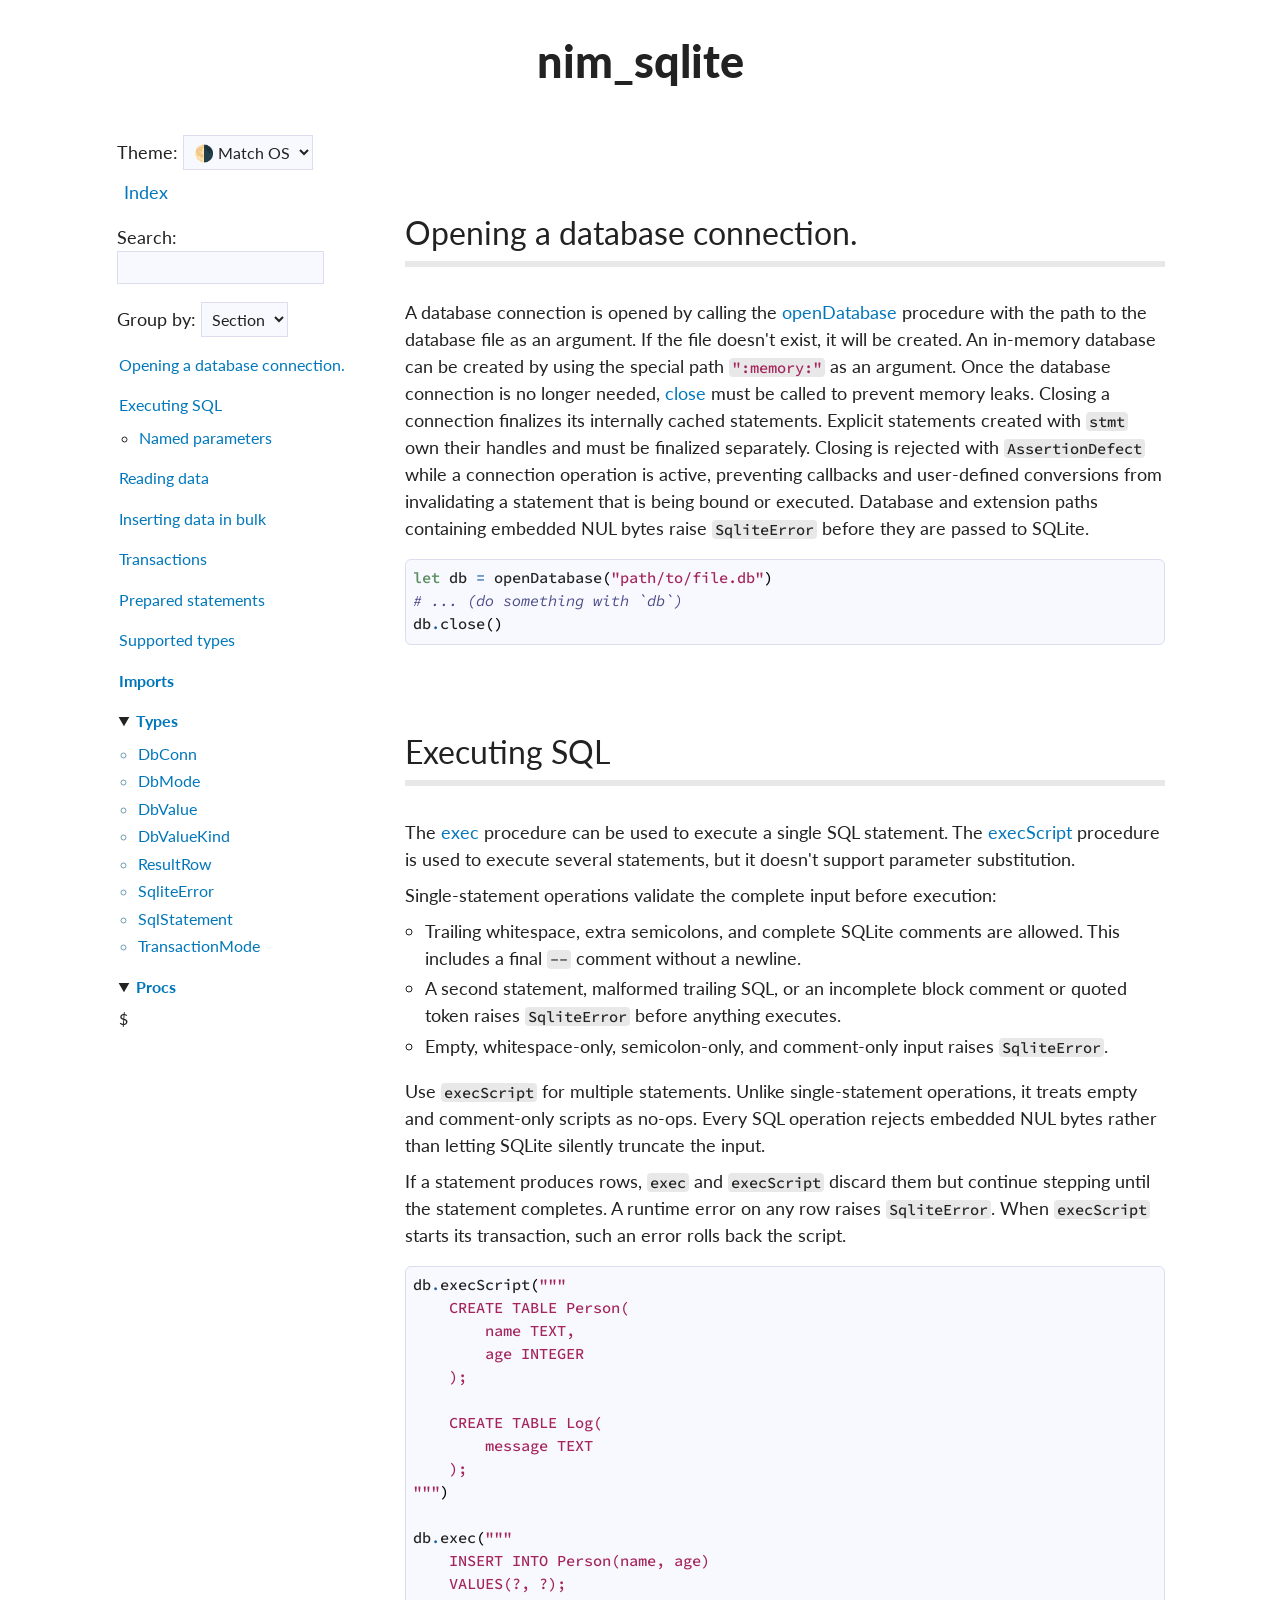
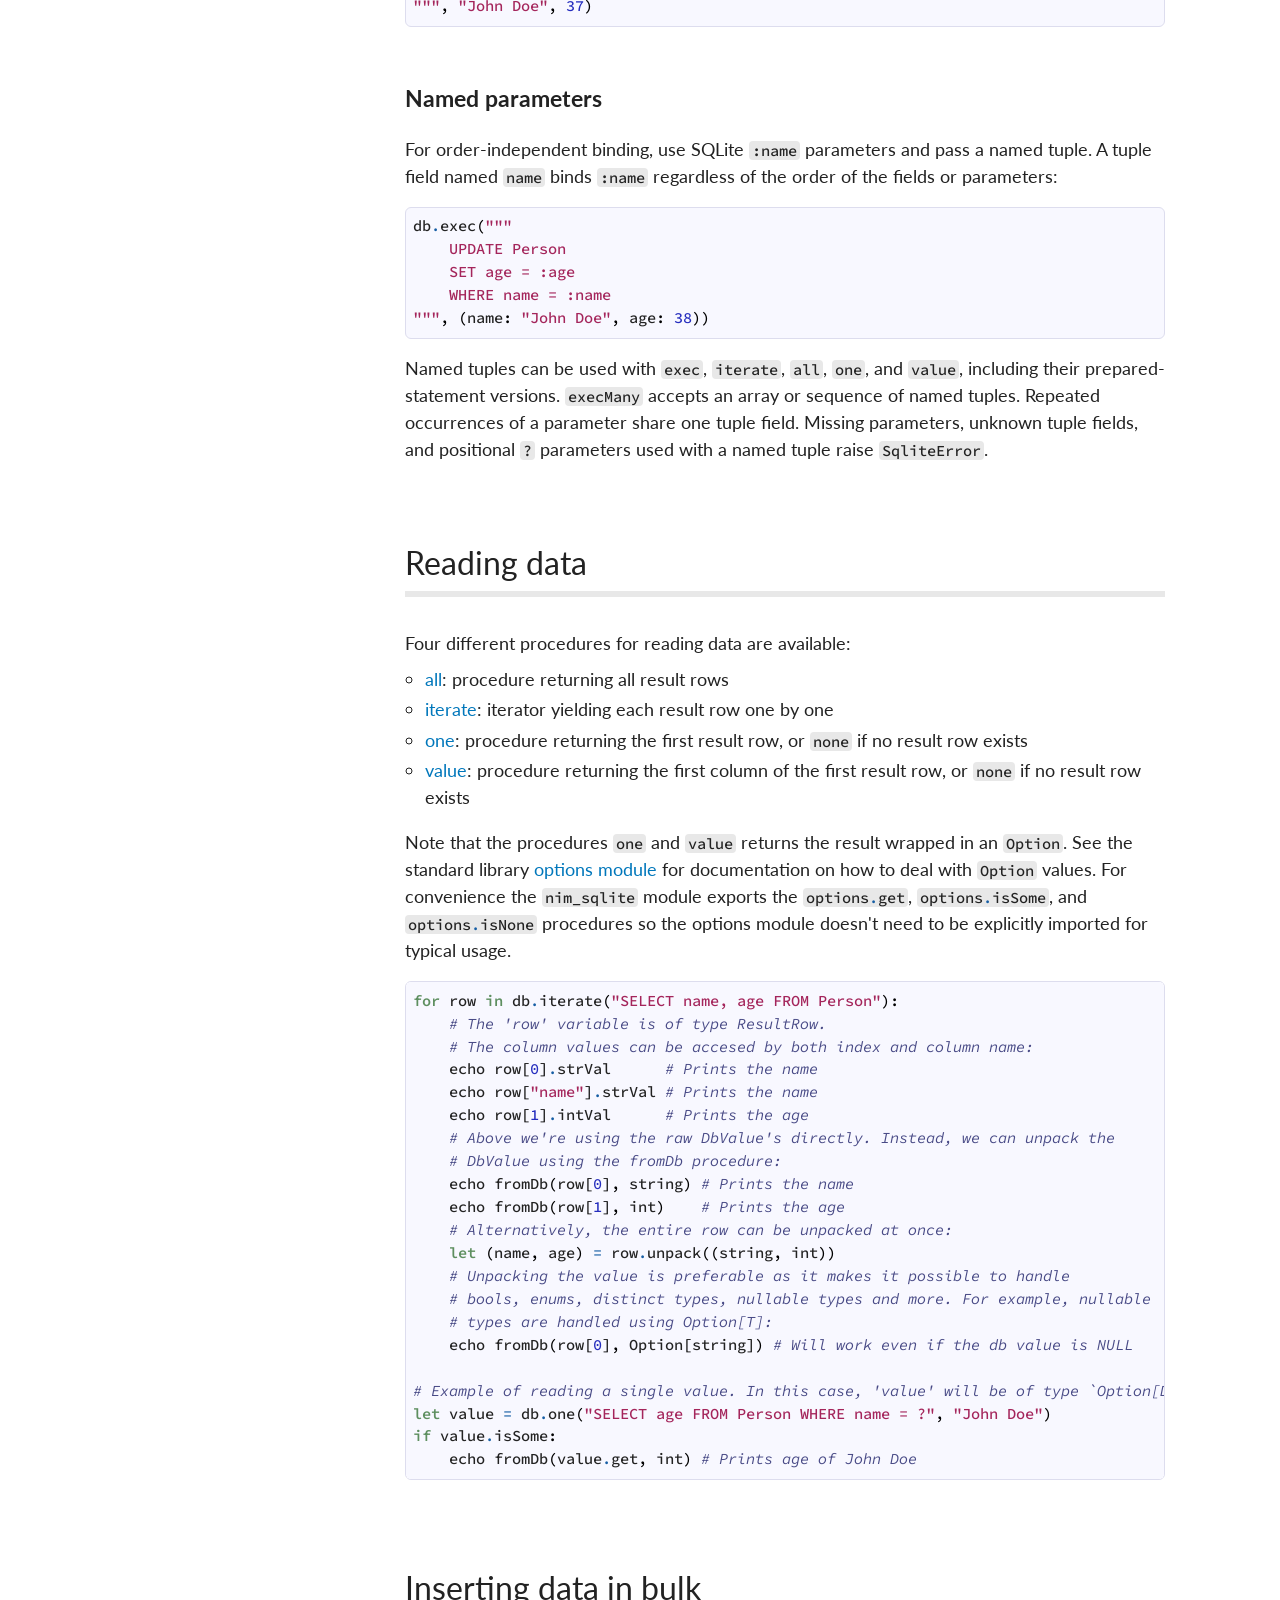
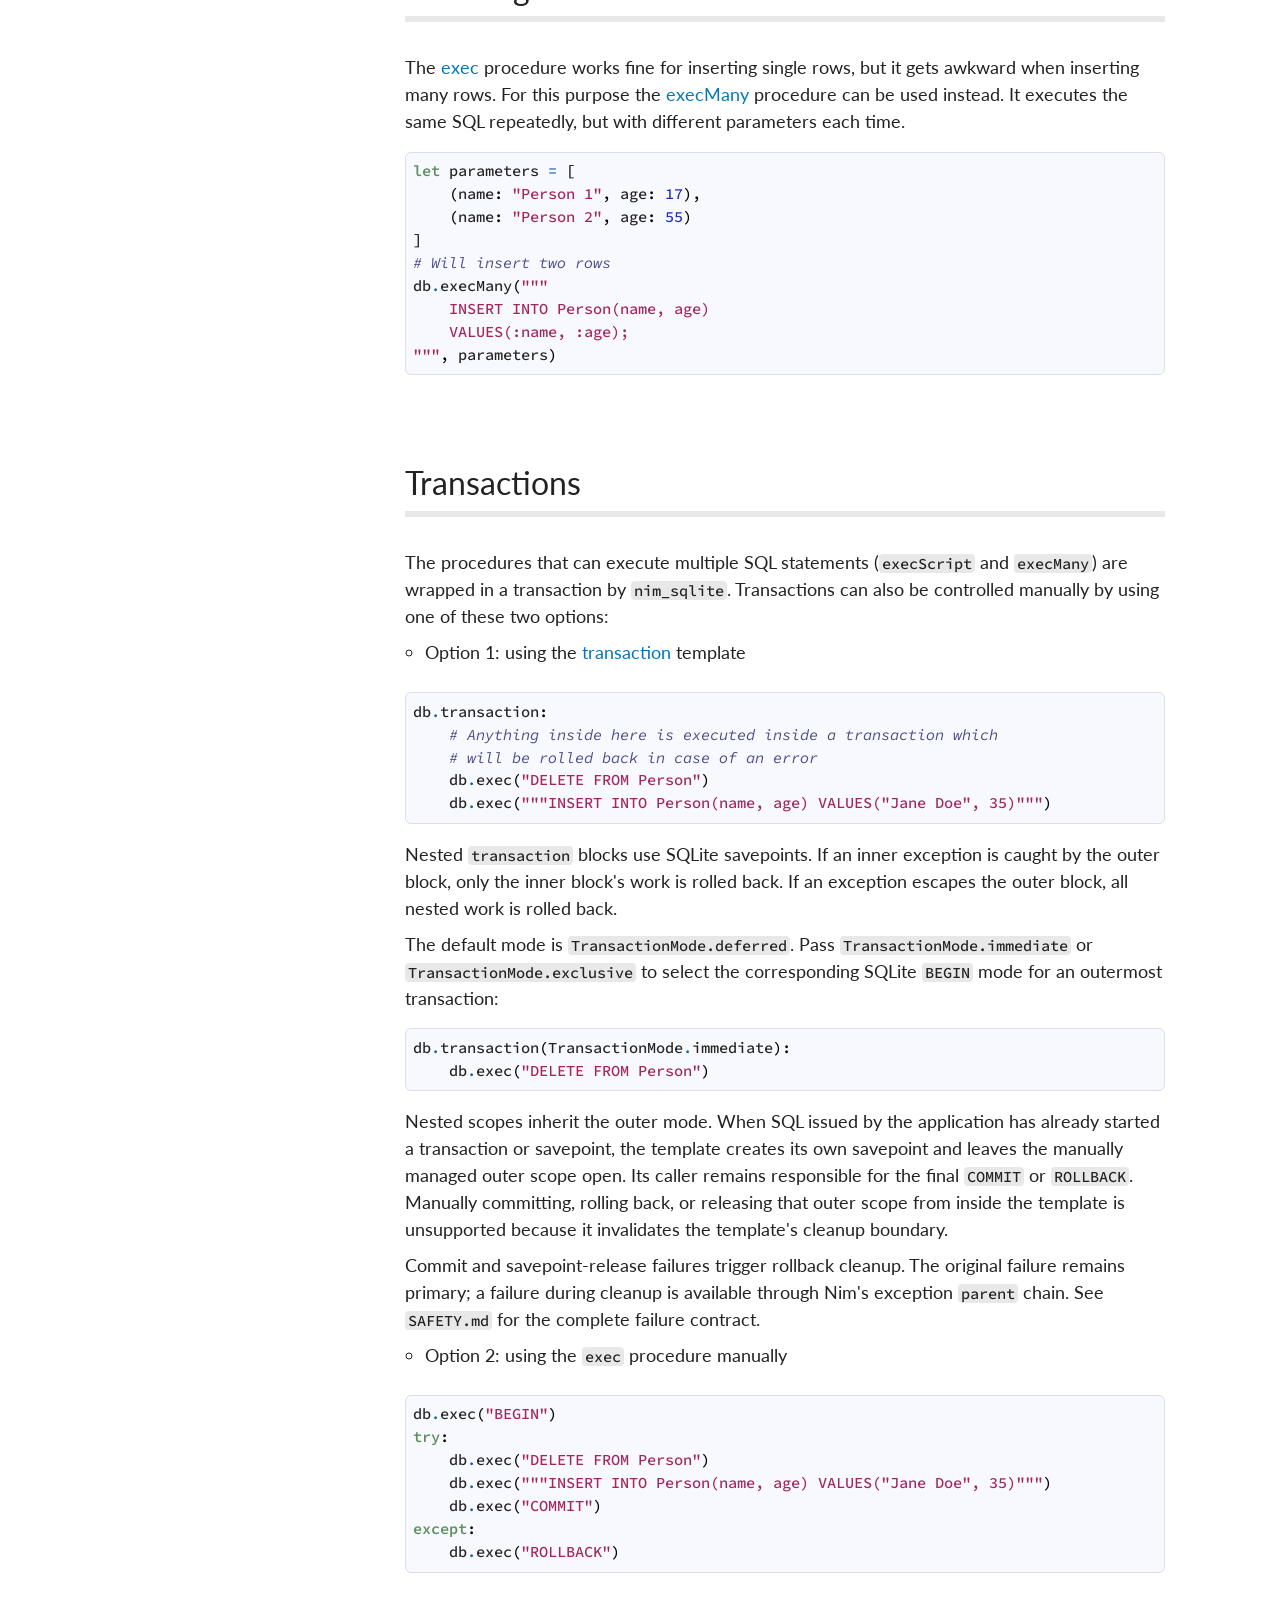
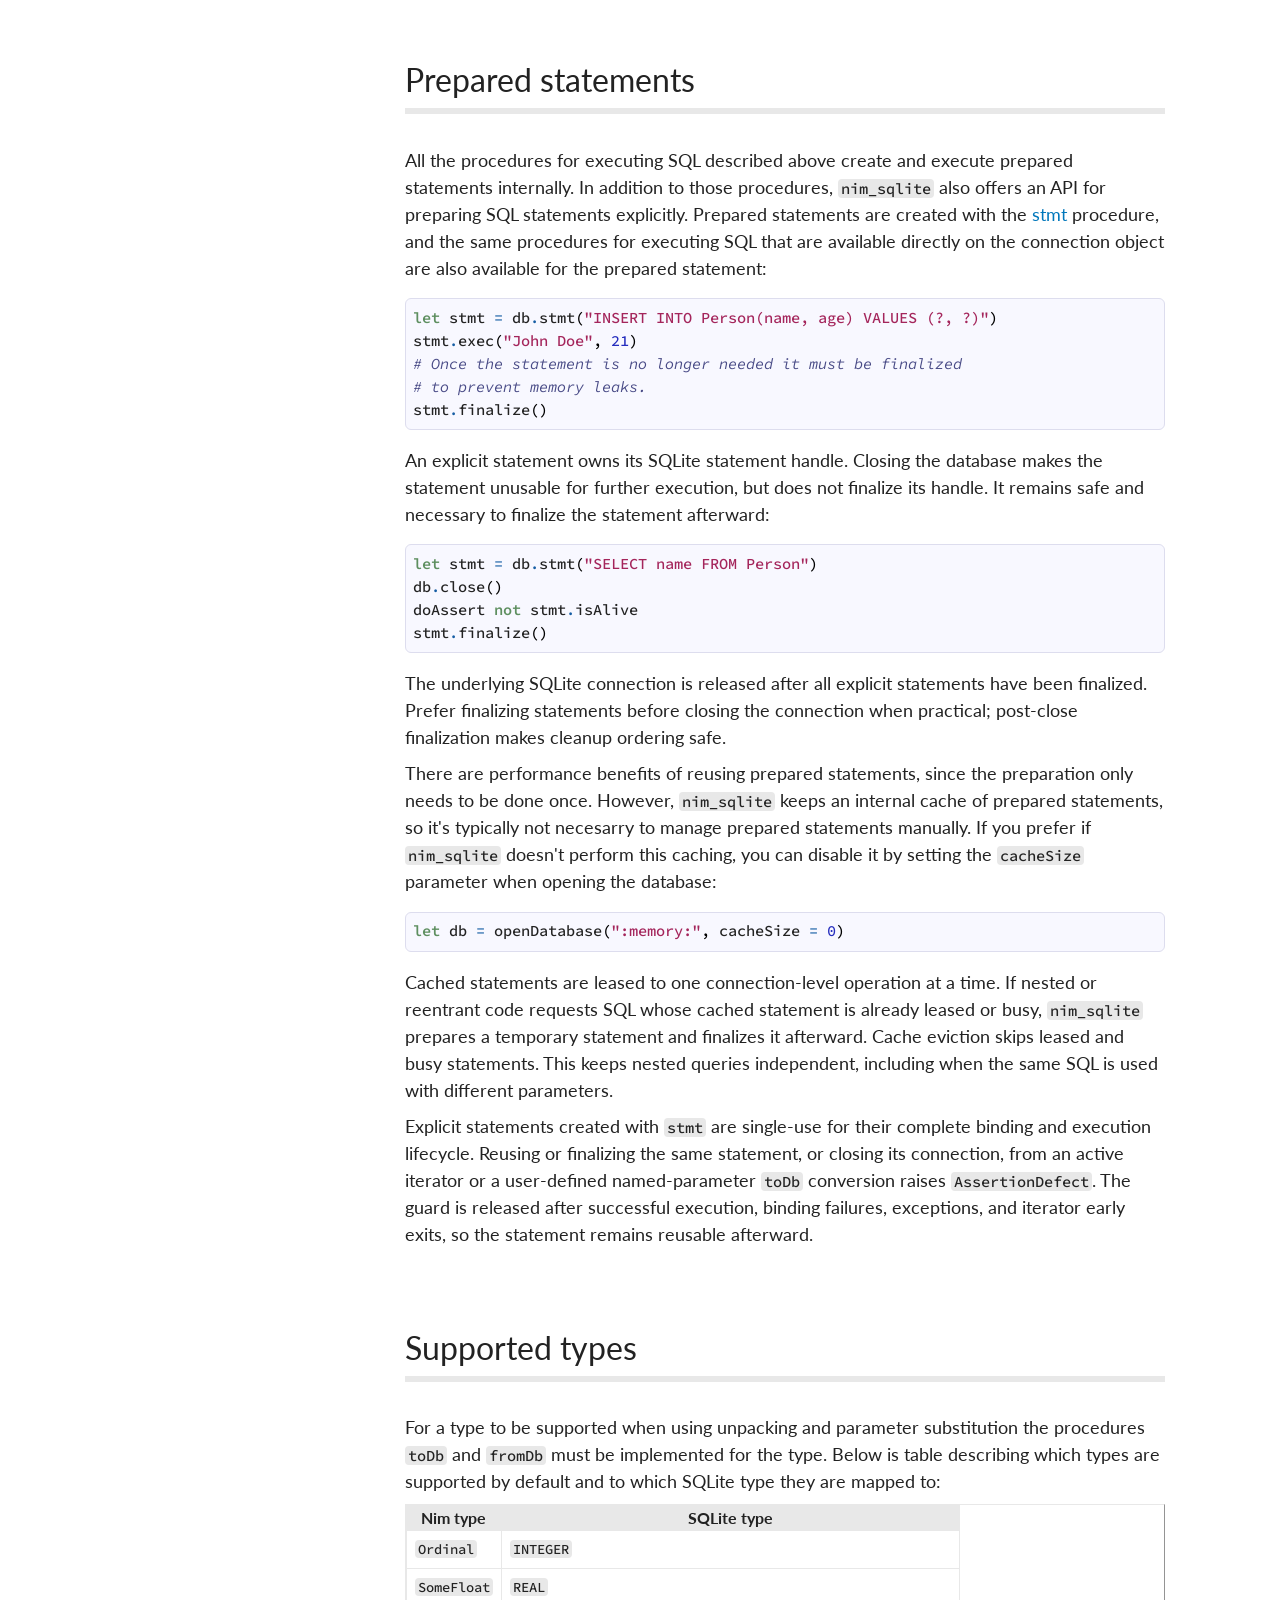
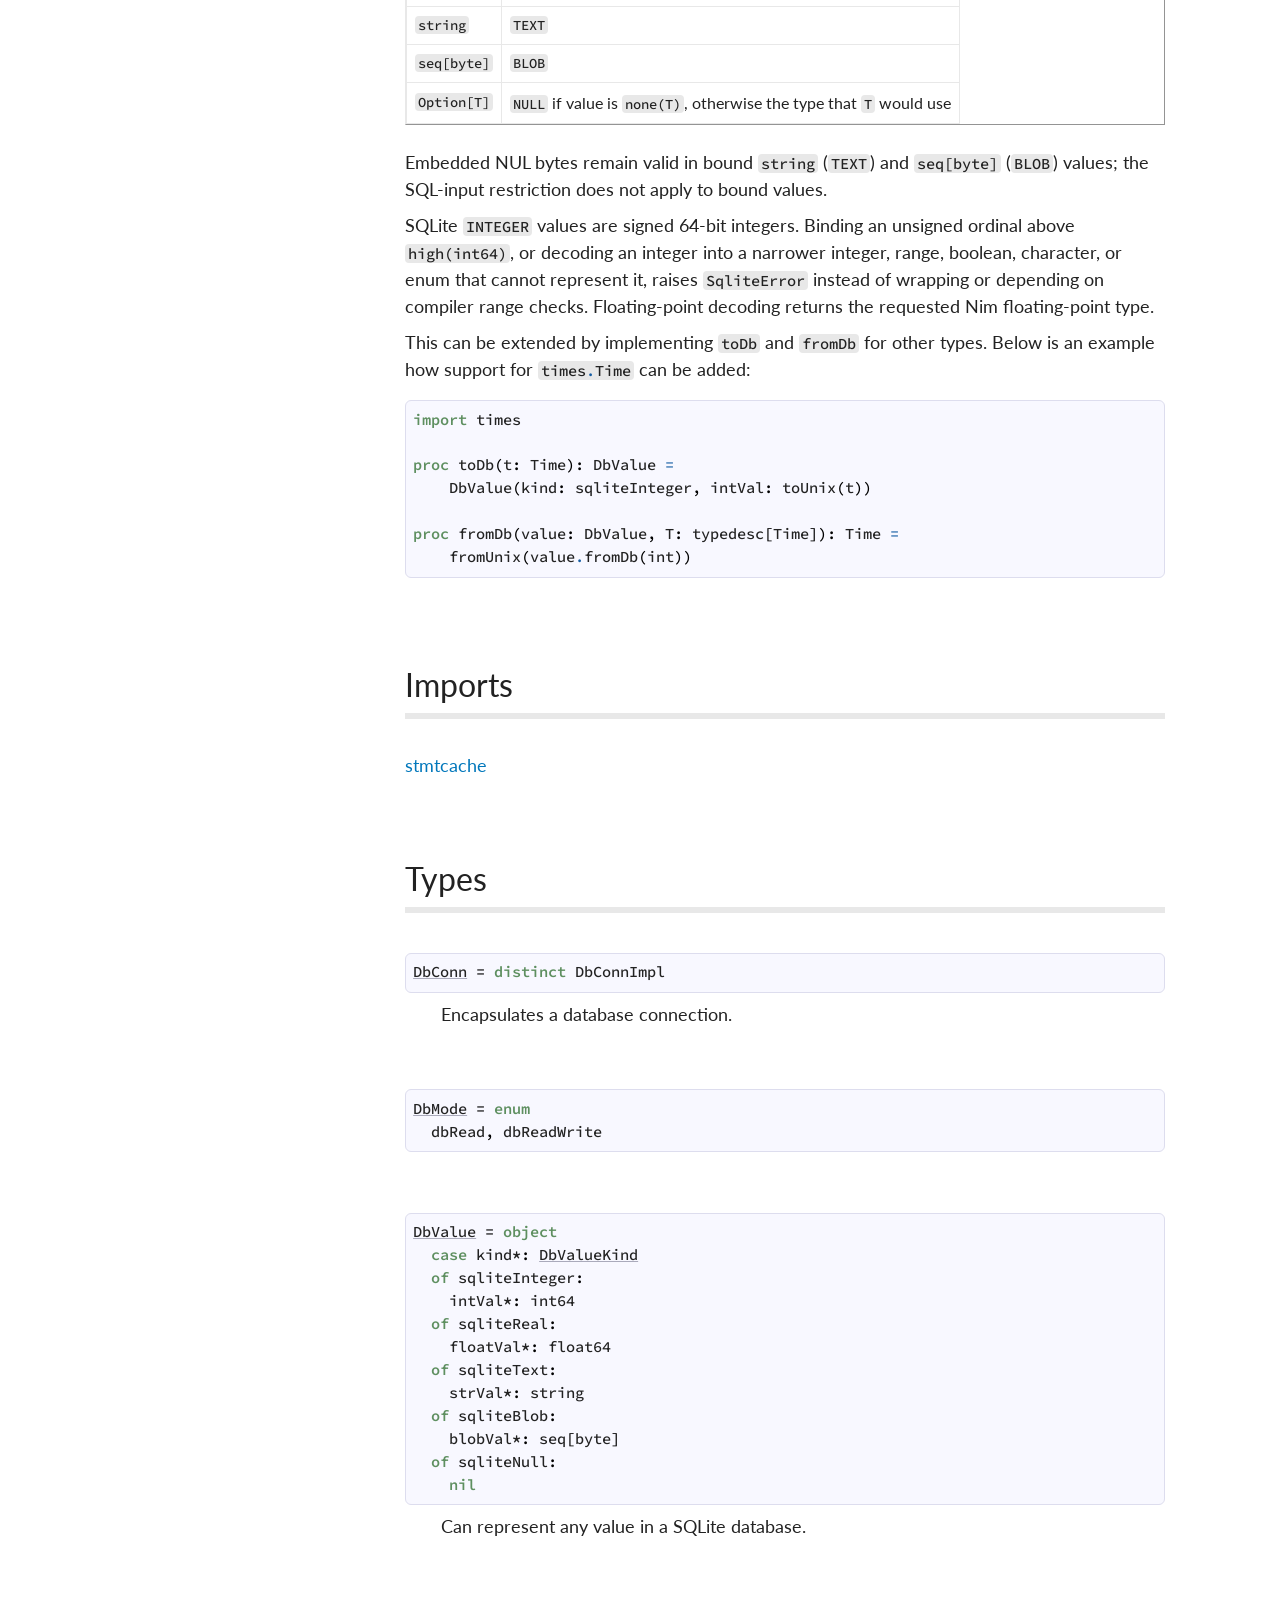
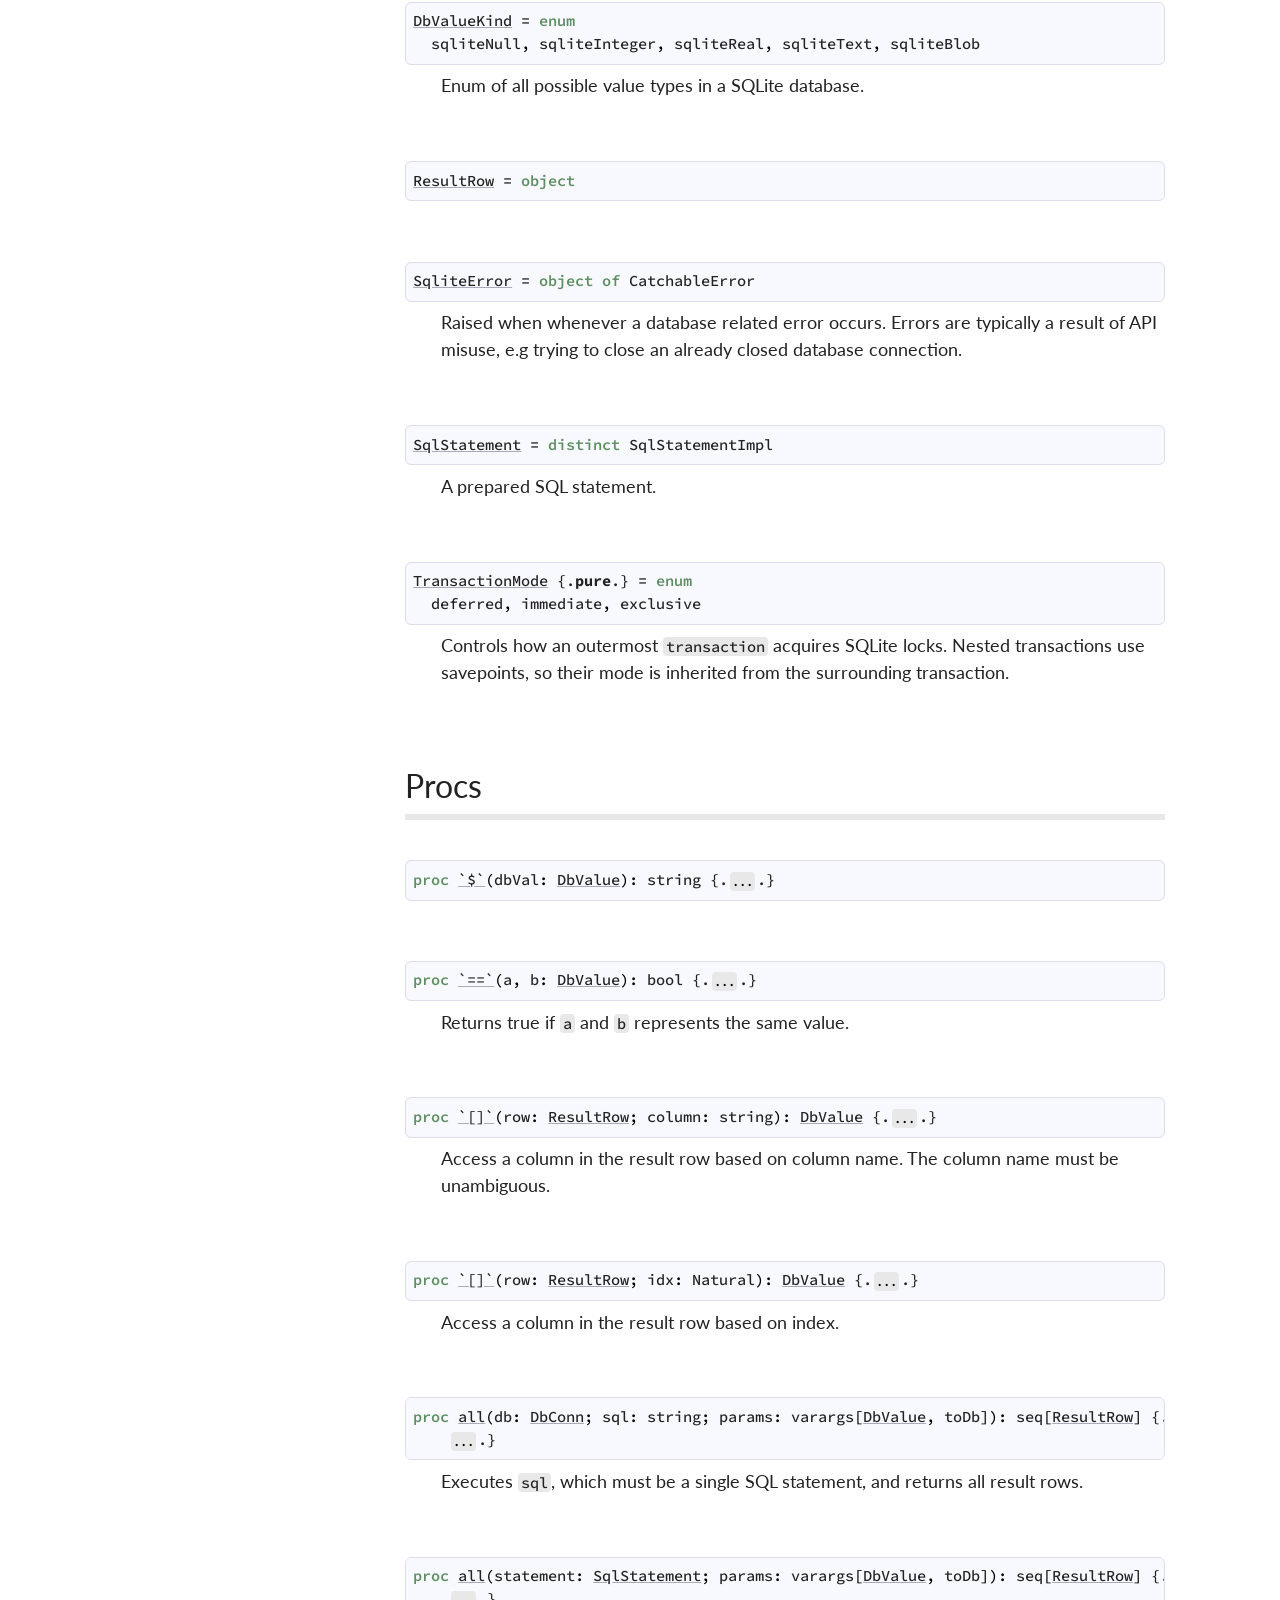
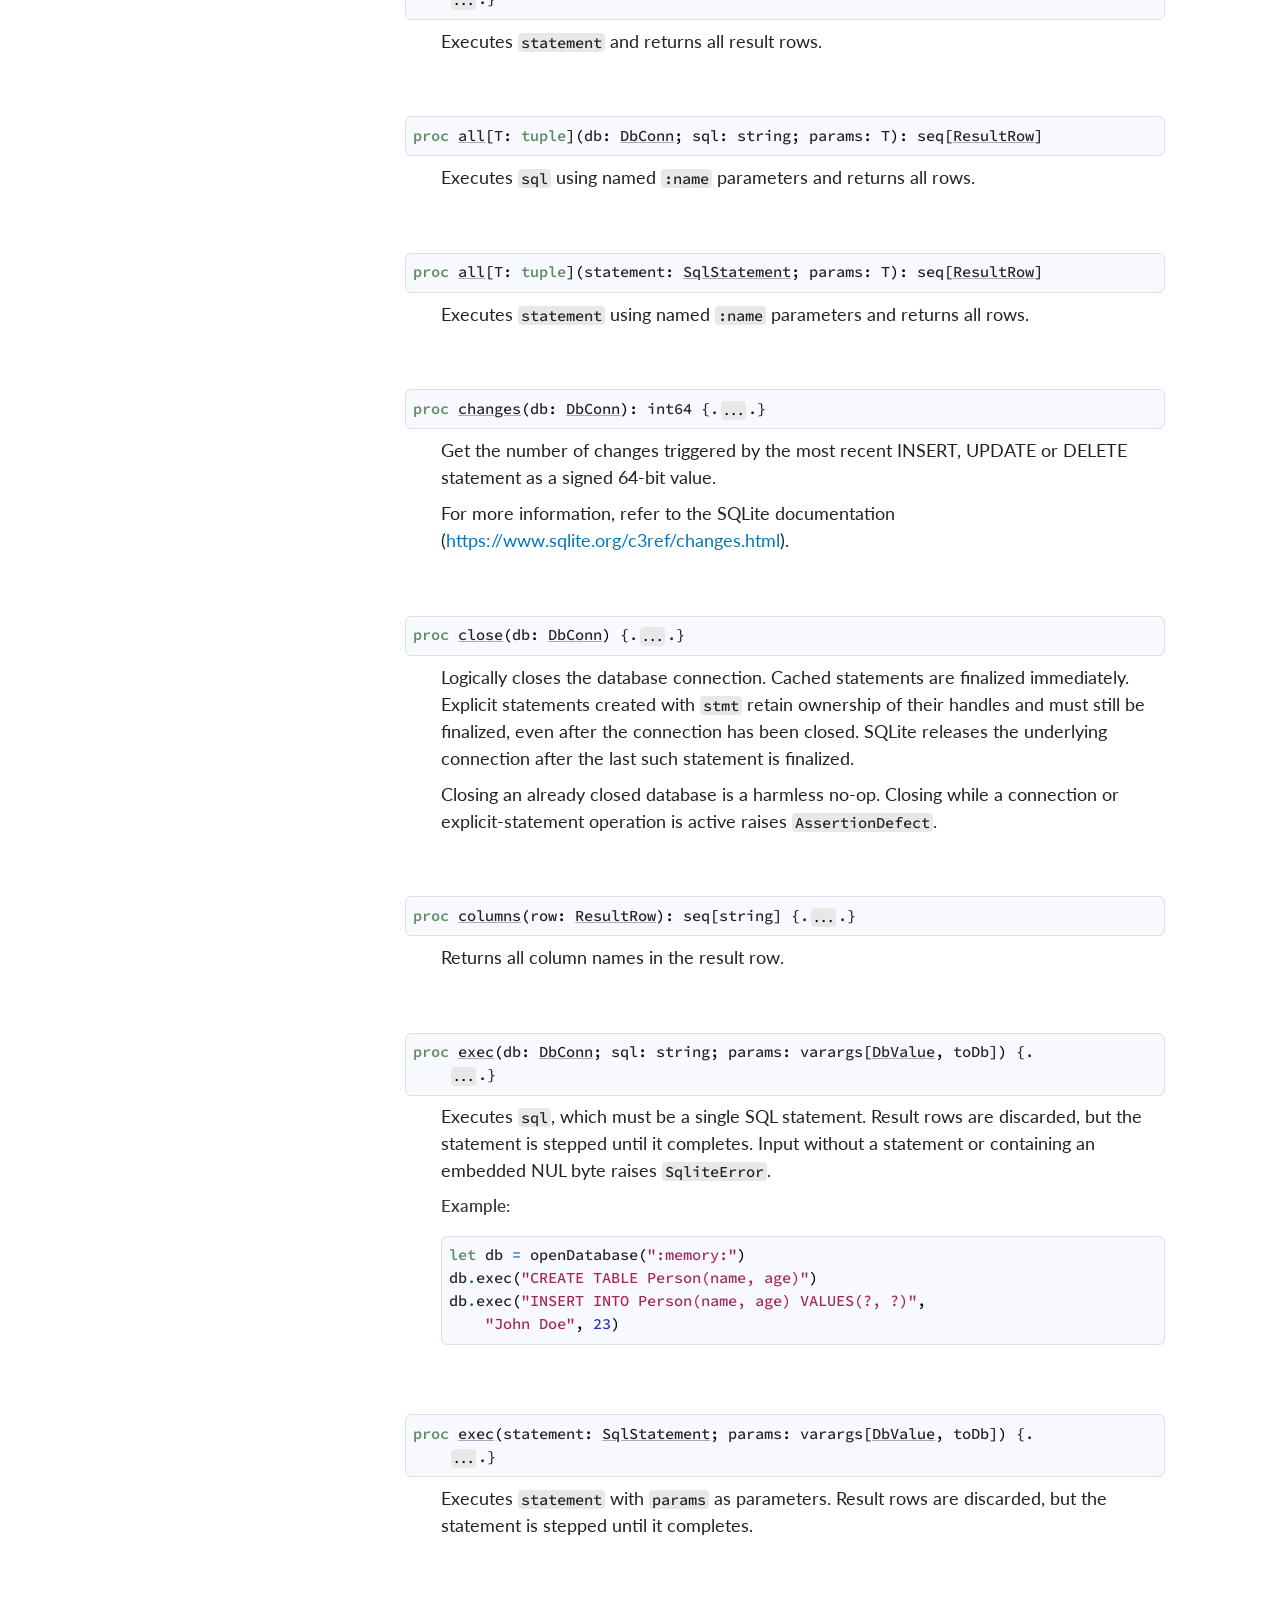
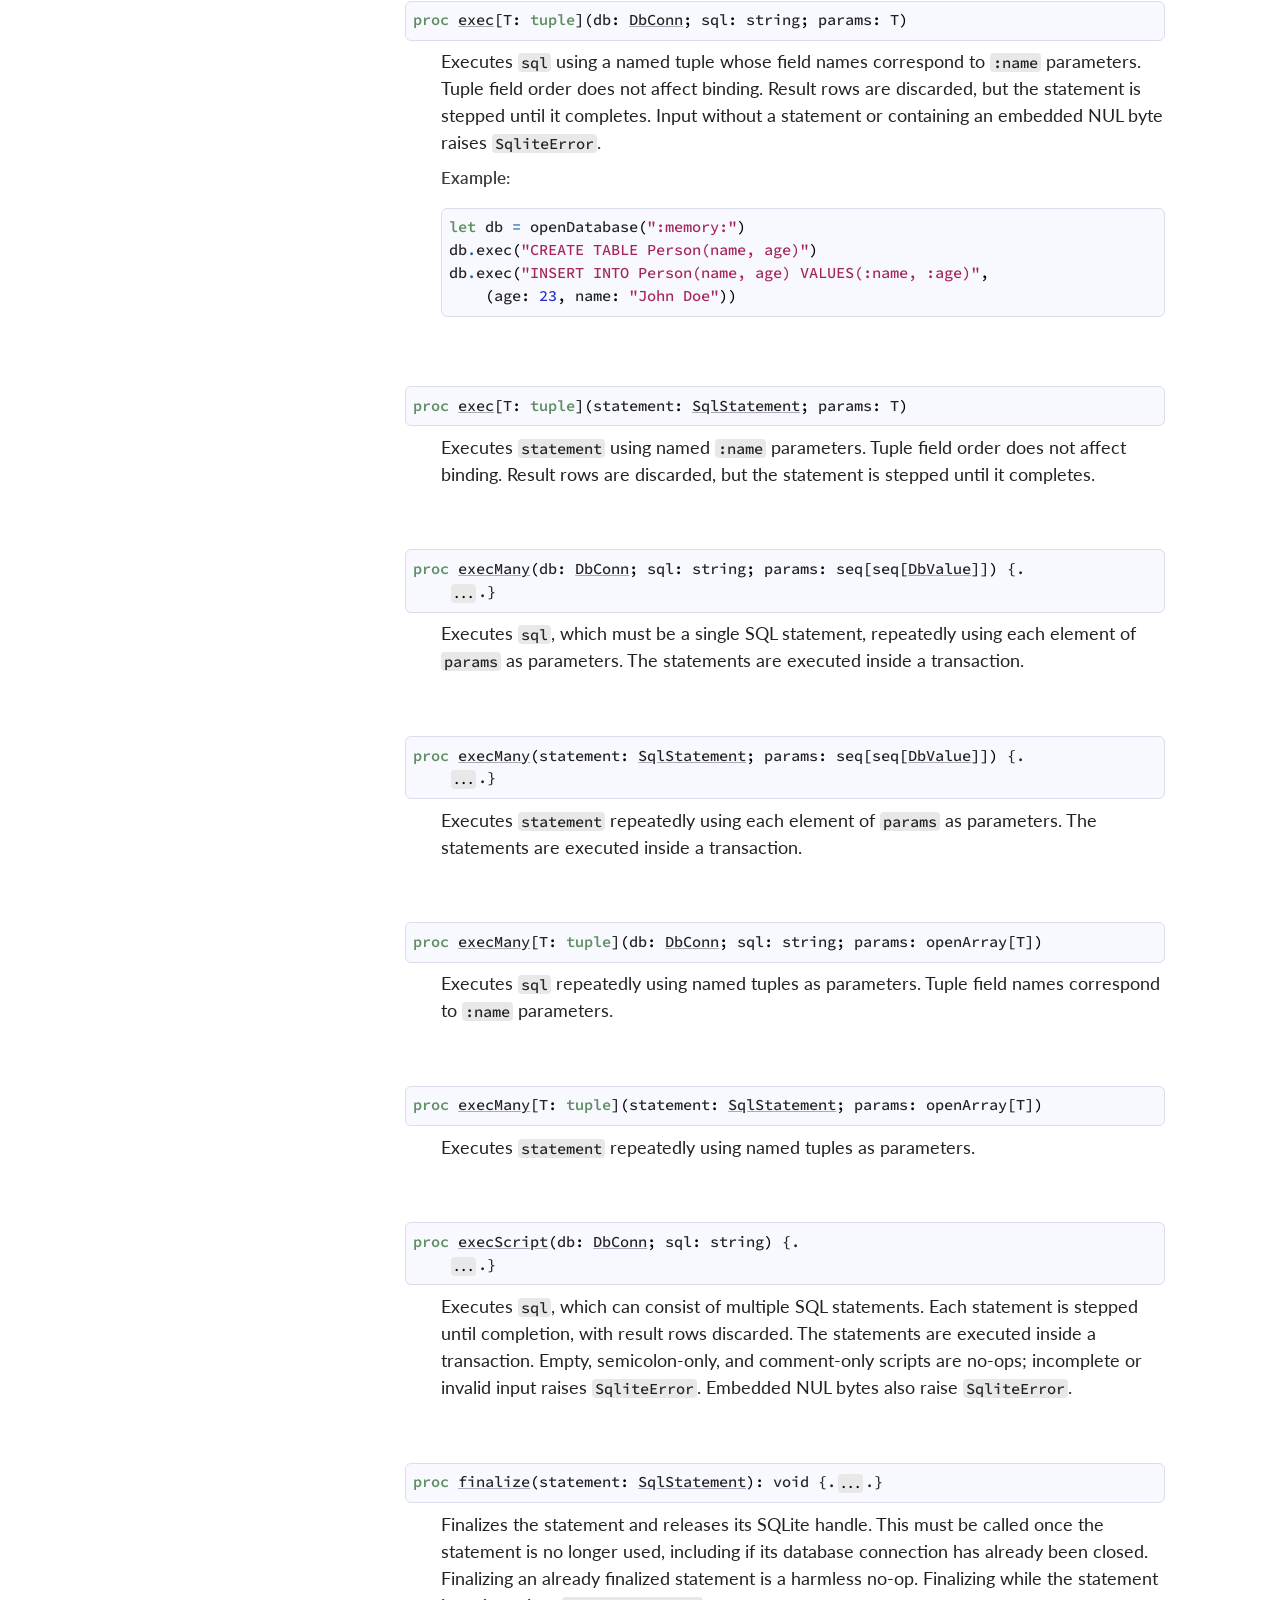
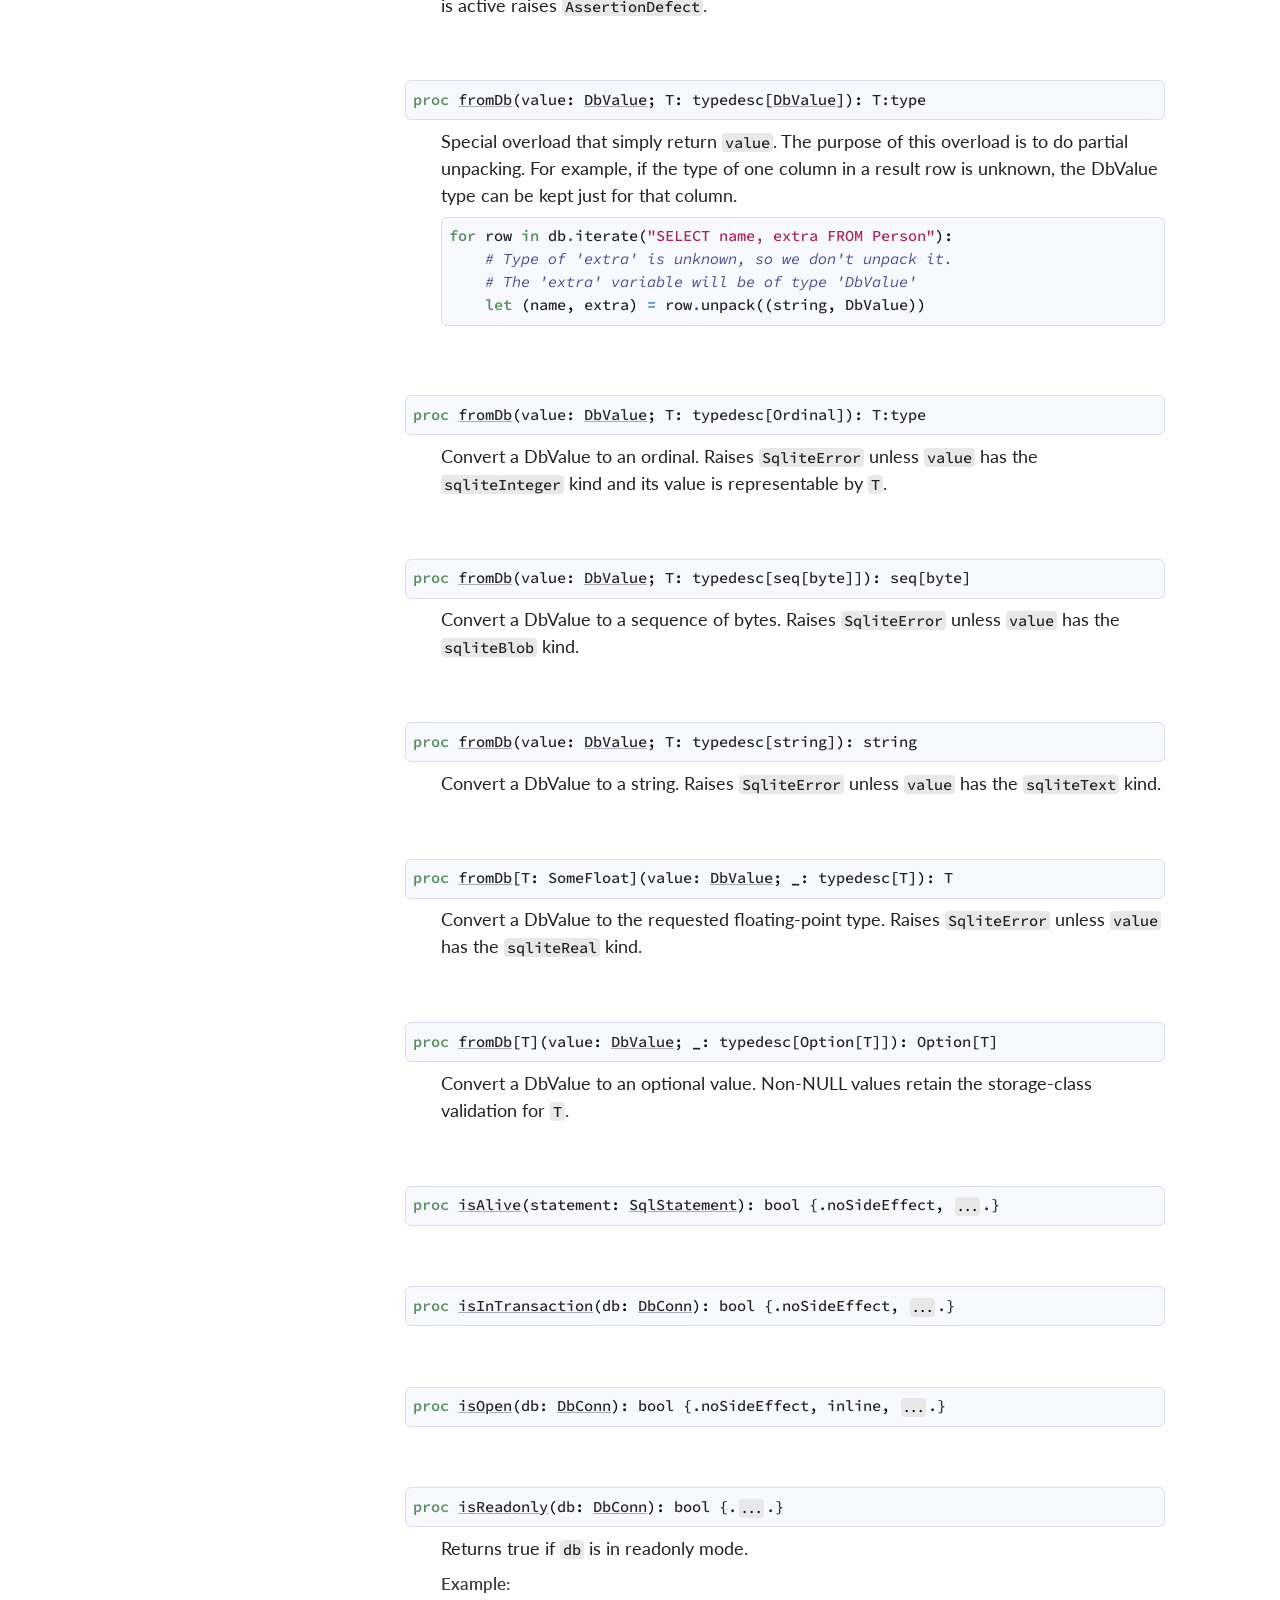
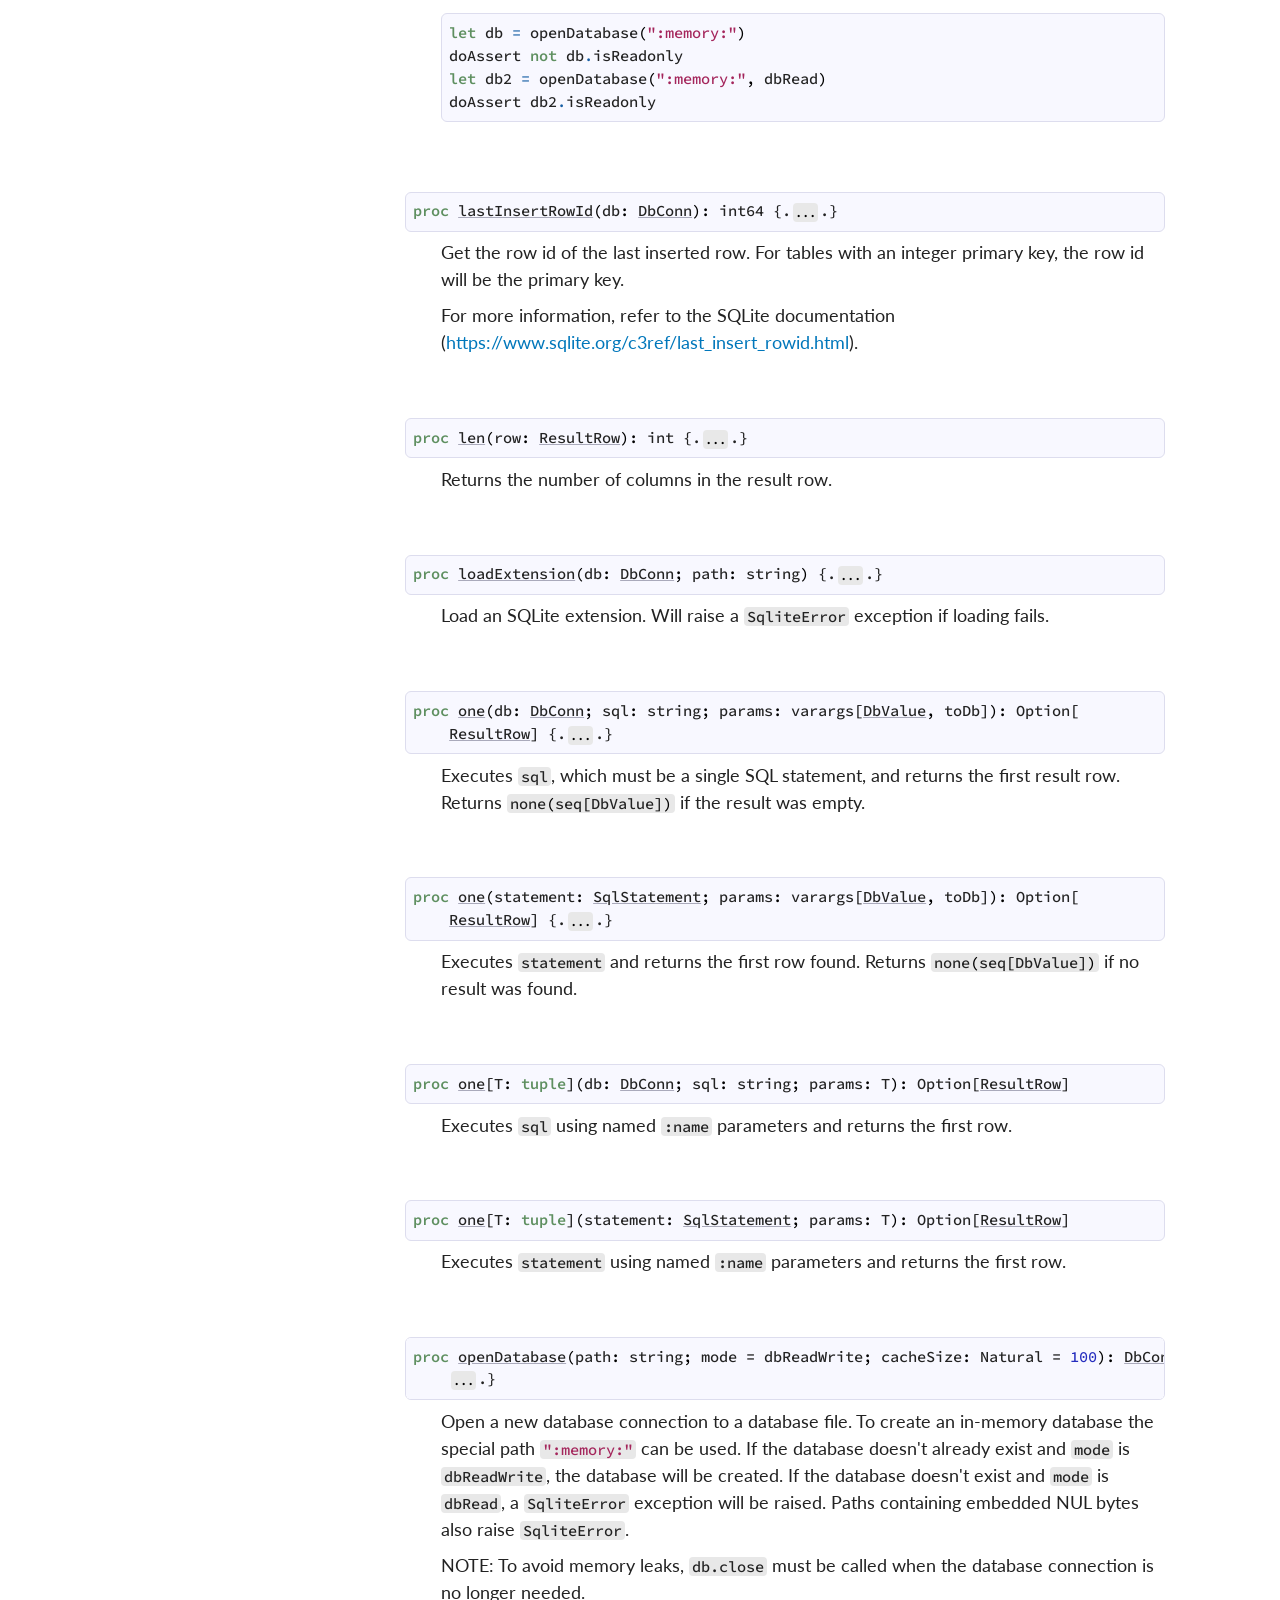
==== commit 02d94d80: "Finish phase 2.1 of the hardening phase" ====
--- a/docs/index.html
+++ b/docs/index.html
@@ -89,6 +89,8 @@
 <li><a class="reference" href="#ResultRow" title="ResultRow = object">ResultRow</a></li>
 <li><a class="reference" href="#SqliteError" title="SqliteError = object of CatchableError">SqliteError</a></li>
 <li><a class="reference" href="#SqlStatement" title="SqlStatement = distinct SqlStatementImpl">SqlStatement</a></li>
+<li><a class="reference" href="#TransactionMode" title="TransactionMode {.pure.} = enum
+  deferred, immediate, exclusive">TransactionMode</a></li>
 
     </ul>
   </details>
@@ -265,6 +267,7 @@
     <ul class="simple simple-toc-section">
       <ul class="simple nested-toc-section">transaction
   <li><a class="reference" href="#transaction.t%2CDbConn%2Cuntyped" title="transaction(db: DbConn; body: untyped)">transaction(db: DbConn; body: untyped)</a></li>
+<li><a class="reference" href="#transaction.t%2CDbConn%2CTransactionMode%2Cuntyped" title="transaction(db: DbConn; mode: TransactionMode; body: untyped)">transaction(db: DbConn; mode: TransactionMode; body: untyped)</a></li>
 
 </ul>
 
@@ -359,7 +362,12 @@
     <span class="Comment"># Anything inside here is executed inside a transaction which</span>
     <span class="Comment"># will be rolled back in case of an error</span>
     <span class="Identifier">db</span><span class="Operator">.</span><span class="Identifier">exec</span><span class="Punctuation">(</span><span class="StringLit">&quot;DELETE FROM Person&quot;</span><span class="Punctuation">)</span>
-    <span class="Identifier">db</span><span class="Operator">.</span><span class="Identifier">exec</span><span class="Punctuation">(</span><span class="LongStringLit">&quot;&quot;&quot;INSERT INTO Person(name, age) VALUES(&quot;Jane Doe&quot;, 35)&quot;&quot;&quot;</span><span class="Punctuation">)</span></pre><ul class="simple"><li>Option 2: using the <tt class="docutils literal"><span class="pre"><span class="Identifier">exec</span></span></tt> procedure manually</li>
+    <span class="Identifier">db</span><span class="Operator">.</span><span class="Identifier">exec</span><span class="Punctuation">(</span><span class="LongStringLit">&quot;&quot;&quot;INSERT INTO Person(name, age) VALUES(&quot;Jane Doe&quot;, 35)&quot;&quot;&quot;</span><span class="Punctuation">)</span></pre><p>Nested <tt class="docutils literal"><span class="pre">transaction</span></tt> blocks use SQLite savepoints. If an inner exception is caught by the outer block, only the inner block's work is rolled back. If an exception escapes the outer block, all nested work is rolled back.</p>
+<p>The default mode is <tt class="docutils literal"><span class="pre">TransactionMode.deferred</span></tt>. Pass <tt class="docutils literal"><span class="pre">TransactionMode.immediate</span></tt> or <tt class="docutils literal"><span class="pre">TransactionMode.exclusive</span></tt> to select the corresponding SQLite <tt class="docutils literal"><span class="pre">BEGIN</span></tt> mode for an outermost transaction:</p>
+<pre class="listing"><span class="Identifier">db</span><span class="Operator">.</span><span class="Identifier">transaction</span><span class="Punctuation">(</span><span class="Identifier">TransactionMode</span><span class="Operator">.</span><span class="Identifier">immediate</span><span class="Punctuation">)</span><span class="Punctuation">:</span>
+    <span class="Identifier">db</span><span class="Operator">.</span><span class="Identifier">exec</span><span class="Punctuation">(</span><span class="StringLit">&quot;DELETE FROM Person&quot;</span><span class="Punctuation">)</span></pre><p>Nested scopes inherit the outer mode. When SQL issued by the application has already started a transaction or savepoint, the template creates its own savepoint and leaves the manually managed outer scope open. Its caller remains responsible for the final <tt class="docutils literal"><span class="pre">COMMIT</span></tt> or <tt class="docutils literal"><span class="pre">ROLLBACK</span></tt>. Manually committing, rolling back, or releasing that outer scope from inside the template is unsupported because it invalidates the template's cleanup boundary.</p>
+<p>Commit and savepoint-release failures trigger rollback cleanup. The original failure remains primary; a failure during cleanup is available through Nim's exception <tt class="docutils literal"><span class="pre">parent</span></tt> chain. See <tt class="docutils literal"><span class="pre">SAFETY.md</span></tt> for the complete failure contract.</p>
+<ul class="simple"><li>Option 2: using the <tt class="docutils literal"><span class="pre"><span class="Identifier">exec</span></span></tt> procedure manually</li>
 </ul>
 <pre class="listing"><span class="Identifier">db</span><span class="Operator">.</span><span class="Identifier">exec</span><span class="Punctuation">(</span><span class="StringLit">&quot;BEGIN&quot;</span><span class="Punctuation">)</span>
 <span class="Keyword">try</span><span class="Punctuation">:</span>
@@ -411,7 +419,7 @@
     <div id="DbConn">
   <dt><pre><a href="#DbConn"><span class="Identifier">DbConn</span></a> <span class="Other">=</span> <span class="Keyword">distinct</span> <span class="Identifier">DbConnImpl</span></pre></dt>
   <dd>
-    
+
     Encapsulates a database connection.
     
   </dd>
@@ -480,6 +488,15 @@
     
   </dd>
 </div>
+<div id="TransactionMode">
+  <dt><pre><a href="#TransactionMode"><span class="Identifier">TransactionMode</span></a> {.<span class="Identifier">pure</span>.} <span class="Other">=</span> <span class="Keyword">enum</span>
+  <span class="Identifier">deferred</span><span class="Other">,</span> <span class="Identifier">immediate</span><span class="Other">,</span> <span class="Identifier">exclusive</span></pre></dt>
+  <dd>
+
+    Controls how an outermost <tt class="docutils literal"><span class="pre">transaction</span></tt> acquires SQLite locks. Nested transactions use savepoints, so their mode is inherited from the surrounding transaction.
+
+  </dd>
+</div>
 
   </dl>
 </div>
@@ -654,8 +671,8 @@
 <div id="execMany-procs-all">
   <div id="execMany,DbConn,string,seq[seq[DbValue]]">
   <dt><pre><span class="Keyword">proc</span> <a href="#execMany%2CDbConn%2Cstring%2Cseq%5Bseq%5BDbValue%5D%5D"><span class="Identifier">execMany</span></a><span class="Other">(</span><span class="Identifier">db</span><span class="Other">:</span> <a href="#DbConn"><span class="Identifier">DbConn</span></a><span class="Other">;</span> <span class="Identifier">sql</span><span class="Other">:</span> <span class="Identifier">string</span><span class="Other">;</span> <span class="Identifier">params</span><span class="Other">:</span> <span class="Identifier">seq</span><span class="Other">[</span><span class="Identifier">seq</span><span class="Other">[</span><a href="#DbValue"><span class="Identifier">DbValue</span></a><span class="Other">]</span><span class="Other">]</span><span class="Other">)</span> {.
-    <span><span class="Other pragmadots">...</span></span><span class="pragmawrap"><span class="Identifier">raises</span><span class="Other">:</span> <span class="Other">[</span><span class="Identifier">Exception</span><span class="Other">,</span> <span class="Identifier">SqliteError</span><span class="Other">,</span> <span class="Identifier">SqliteError</span><span class="Other">,</span> <span class="Identifier">Exception</span><span class="Other">,</span> <span class="Identifier">Exception</span><span class="Other">]</span><span class="Other">,</span>
-    <span class="Identifier">tags</span><span class="Other">:</span> <span class="Other">[</span><span class="Identifier">RootEffect</span><span class="Other">]</span><span class="Other">,</span> <span class="Identifier">forbids</span><span class="Other">:</span> <span class="Other">[</span><span class="Other">]</span></span>.}</pre></dt>
+    <span><span class="Other pragmadots">...</span></span><span class="pragmawrap"><span class="Identifier">raises</span><span class="Other">:</span> <span class="Other">[</span><span class="Identifier">Exception</span><span class="Other">,</span> <span class="Identifier">SqliteError</span><span class="Other">,</span> <span class="Identifier">Exception</span><span class="Other">,</span> <span class="Identifier">Exception</span><span class="Other">]</span><span class="Other">,</span> <span class="Identifier">tags</span><span class="Other">:</span> <span class="Other">[</span><span class="Identifier">RootEffect</span><span class="Other">]</span><span class="Other">,</span>
+    <span class="Identifier">forbids</span><span class="Other">:</span> <span class="Other">[</span><span class="Other">]</span></span>.}</pre></dt>
   <dd>
     
     Executes <tt class="docutils literal"><span class="pre">sql</span></tt>, which must be a single SQL statement, repeatedly using each element of <tt class="docutils literal"><span class="pre">params</span></tt> as parameters. The statements are executed inside a transaction.
@@ -664,8 +681,8 @@
 </div>
 <div id="execMany,SqlStatement,seq[seq[DbValue]]">
   <dt><pre><span class="Keyword">proc</span> <a href="#execMany%2CSqlStatement%2Cseq%5Bseq%5BDbValue%5D%5D"><span class="Identifier">execMany</span></a><span class="Other">(</span><span class="Identifier">statement</span><span class="Other">:</span> <a href="#SqlStatement"><span class="Identifier">SqlStatement</span></a><span class="Other">;</span> <span class="Identifier">params</span><span class="Other">:</span> <span class="Identifier">seq</span><span class="Other">[</span><span class="Identifier">seq</span><span class="Other">[</span><a href="#DbValue"><span class="Identifier">DbValue</span></a><span class="Other">]</span><span class="Other">]</span><span class="Other">)</span> {.
-    <span><span class="Other pragmadots">...</span></span><span class="pragmawrap"><span class="Identifier">raises</span><span class="Other">:</span> <span class="Other">[</span><span class="Identifier">SqliteError</span><span class="Other">,</span> <span class="Identifier">Exception</span><span class="Other">,</span> <span class="Identifier">SqliteError</span><span class="Other">,</span> <span class="Identifier">Exception</span><span class="Other">,</span> <span class="Identifier">Exception</span><span class="Other">]</span><span class="Other">,</span>
-    <span class="Identifier">tags</span><span class="Other">:</span> <span class="Other">[</span><span class="Identifier">RootEffect</span><span class="Other">]</span><span class="Other">,</span> <span class="Identifier">forbids</span><span class="Other">:</span> <span class="Other">[</span><span class="Other">]</span></span>.}</pre></dt>
+    <span><span class="Other pragmadots">...</span></span><span class="pragmawrap"><span class="Identifier">raises</span><span class="Other">:</span> <span class="Other">[</span><span class="Identifier">Exception</span><span class="Other">,</span> <span class="Identifier">SqliteError</span><span class="Other">,</span> <span class="Identifier">Exception</span><span class="Other">,</span> <span class="Identifier">Exception</span><span class="Other">]</span><span class="Other">,</span> <span class="Identifier">tags</span><span class="Other">:</span> <span class="Other">[</span><span class="Identifier">RootEffect</span><span class="Other">]</span><span class="Other">,</span>
+    <span class="Identifier">forbids</span><span class="Other">:</span> <span class="Other">[</span><span class="Other">]</span></span>.}</pre></dt>
   <dd>
     
     Executes <tt class="docutils literal"><span class="pre">statement</span></tt> repeatedly using each element of <tt class="docutils literal"><span class="pre">params</span></tt> as parameters. The statements are executed inside a transaction.
@@ -692,8 +709,8 @@
 </div>
 <div id="execScript-procs-all">
   <div id="execScript,DbConn,string">
-  <dt><pre><span class="Keyword">proc</span> <a href="#execScript%2CDbConn%2Cstring"><span class="Identifier">execScript</span></a><span class="Other">(</span><span class="Identifier">db</span><span class="Other">:</span> <a href="#DbConn"><span class="Identifier">DbConn</span></a><span class="Other">;</span> <span class="Identifier">sql</span><span class="Other">:</span> <span class="Identifier">string</span><span class="Other">)</span> {.<span><span class="Other pragmadots">...</span></span><span class="pragmawrap"><span class="Identifier">raises</span><span class="Other">:</span> <span class="Other">[</span><span class="Identifier">SqliteError</span><span class="Other">,</span> <span class="Identifier">Exception</span><span class="Other">,</span>
-    <span class="Identifier">SqliteError</span><span class="Other">,</span> <span class="Identifier">SqliteError</span><span class="Other">,</span> <span class="Identifier">Exception</span><span class="Other">,</span> <span class="Identifier">Exception</span><span class="Other">]</span><span class="Other">,</span> <span class="Identifier">tags</span><span class="Other">:</span> <span class="Other">[</span><span class="Identifier">RootEffect</span><span class="Other">]</span><span class="Other">,</span>
+  <dt><pre><span class="Keyword">proc</span> <a href="#execScript%2CDbConn%2Cstring"><span class="Identifier">execScript</span></a><span class="Other">(</span><span class="Identifier">db</span><span class="Other">:</span> <a href="#DbConn"><span class="Identifier">DbConn</span></a><span class="Other">;</span> <span class="Identifier">sql</span><span class="Other">:</span> <span class="Identifier">string</span><span class="Other">)</span> {.
+    <span><span class="Other pragmadots">...</span></span><span class="pragmawrap"><span class="Identifier">raises</span><span class="Other">:</span> <span class="Other">[</span><span class="Identifier">SqliteError</span><span class="Other">,</span> <span class="Identifier">Exception</span><span class="Other">,</span> <span class="Identifier">Exception</span><span class="Other">,</span> <span class="Identifier">Exception</span><span class="Other">]</span><span class="Other">,</span> <span class="Identifier">tags</span><span class="Other">:</span> <span class="Other">[</span><span class="Identifier">RootEffect</span><span class="Other">]</span><span class="Other">,</span>
     <span class="Identifier">forbids</span><span class="Other">:</span> <span class="Other">[</span><span class="Other">]</span></span>.}</pre></dt>
   <dd>
     
@@ -1144,7 +1161,15 @@
   <dt><pre><span class="Keyword">template</span> <a href="#transaction.t%2CDbConn%2Cuntyped"><span class="Identifier">transaction</span></a><span class="Other">(</span><span class="Identifier">db</span><span class="Other">:</span> <a href="#DbConn"><span class="Identifier">DbConn</span></a><span class="Other">;</span> <span class="Identifier">body</span><span class="Other">:</span> <span class="Identifier">untyped</span><span class="Other">)</span></pre></dt>
   <dd>
     
-    Starts a transaction and runs <tt class="docutils literal"><span class="pre"><span class="Identifier">body</span></span></tt> within it. At the end the transaction is committed. If the body or commit fails, an active transaction is rolled back. Nesting transactions is a no-op.
+    Runs <tt class="docutils literal"><span class="pre">body</span></tt> in a deferred transaction. See the overload accepting <tt class="docutils literal"><span class="pre">TransactionMode</span></tt> for immediate and exclusive transactions.
+
+  </dd>
+</div>
+<div id="transaction.t,DbConn,TransactionMode,untyped">
+  <dt><pre><span class="Keyword">template</span> <a href="#transaction.t%2CDbConn%2CTransactionMode%2Cuntyped"><span class="Identifier">transaction</span></a><span class="Other">(</span><span class="Identifier">db</span><span class="Other">:</span> <a href="#DbConn"><span class="Identifier">DbConn</span></a><span class="Other">;</span> <span class="Identifier">mode</span><span class="Other">:</span> <a href="#TransactionMode"><span class="Identifier">TransactionMode</span></a><span class="Other">;</span> <span class="Identifier">body</span><span class="Other">:</span> <span class="Identifier">untyped</span><span class="Other">)</span></pre></dt>
+  <dd>
+
+    Runs <tt class="docutils literal"><span class="pre">body</span></tt> in a transaction using <tt class="docutils literal"><span class="pre">mode</span></tt> for an outermost scope. Nested scopes use unique SQLite savepoints and inherit the outer mode. If a transaction was started manually, this template creates a savepoint and leaves the manual transaction open.
     
   </dd>
 </div>
@@ -1160,7 +1185,7 @@
       <div class="twelve-columns footer">
         <span class="nim-sprite"></span>
         <br>
-        <small style="color: var(--hint);">Made with Nim. Generated: 2026-08-25 13:42:32 UTC</small>
+        <small style="color: var(--hint);">Made with Nim. Generated: 2026-08-25 14:49:32 UTC</small>
       </div>
     </div>
   </div>
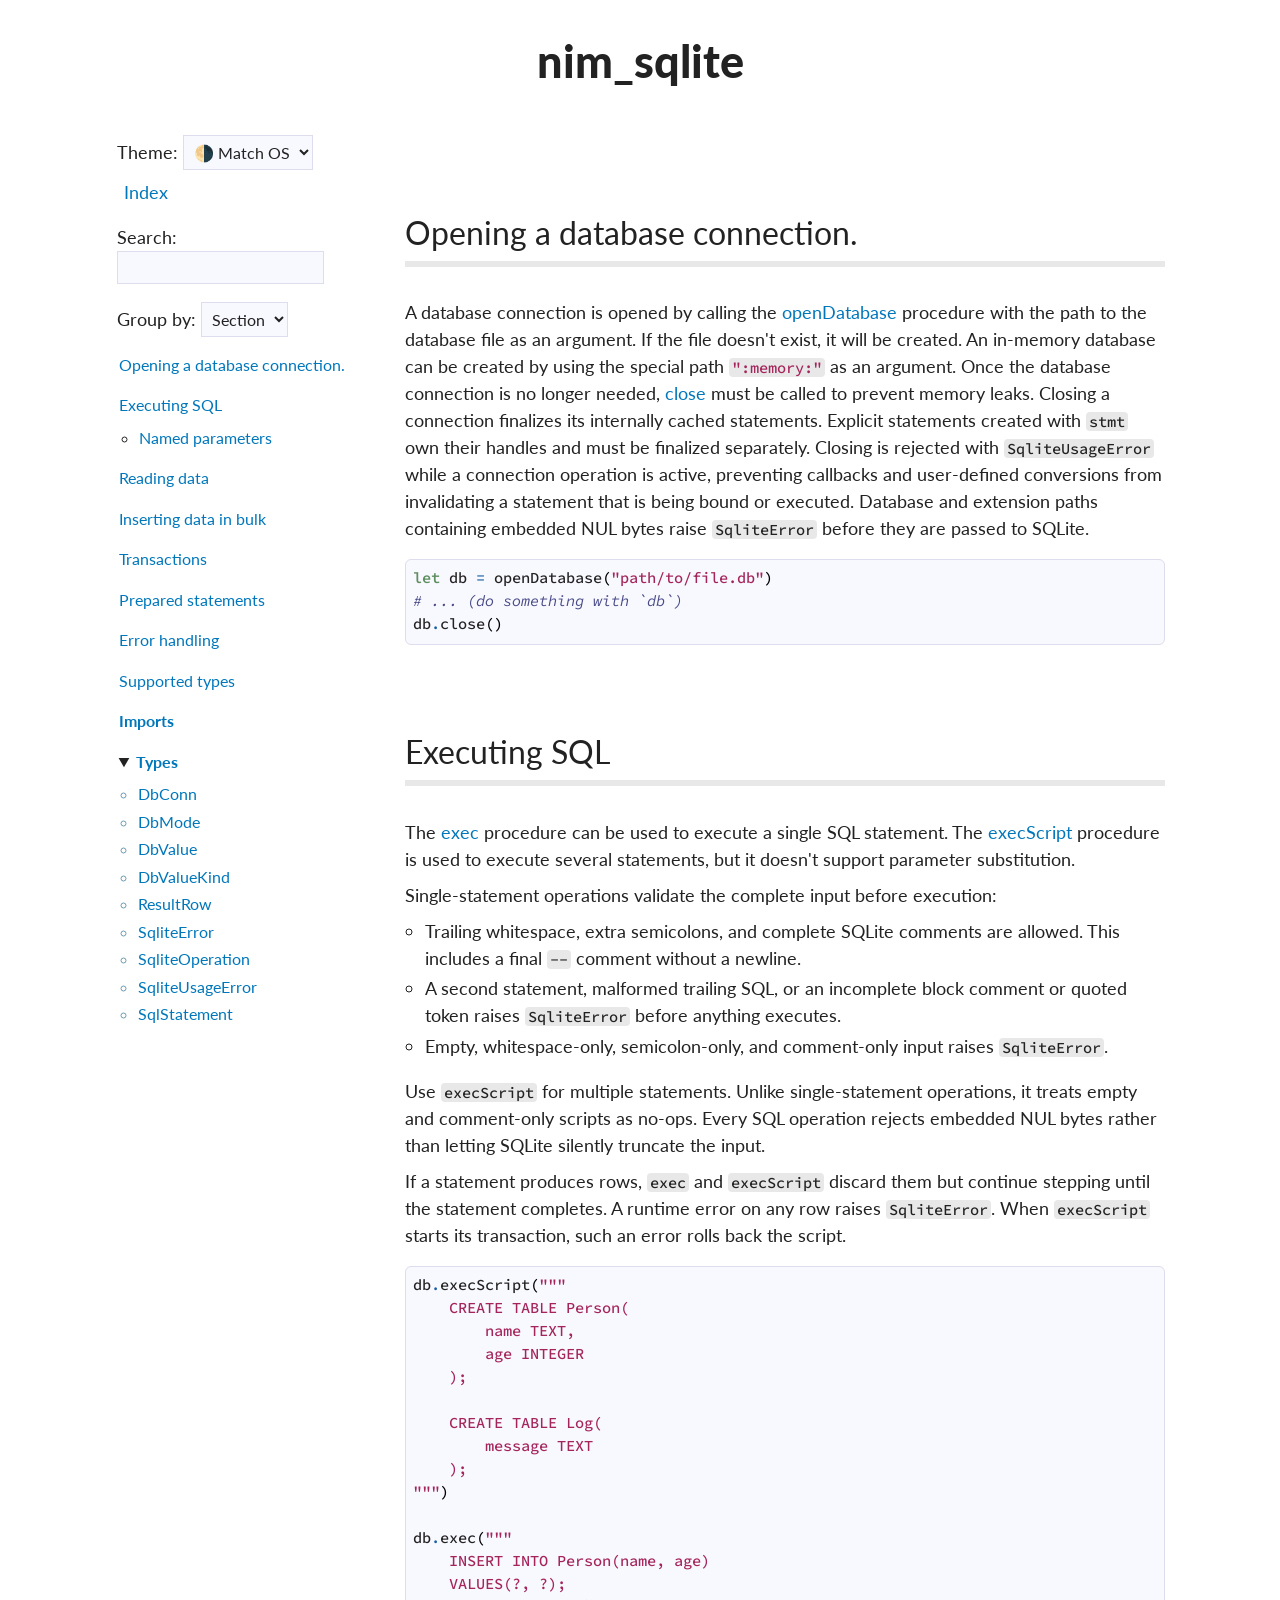
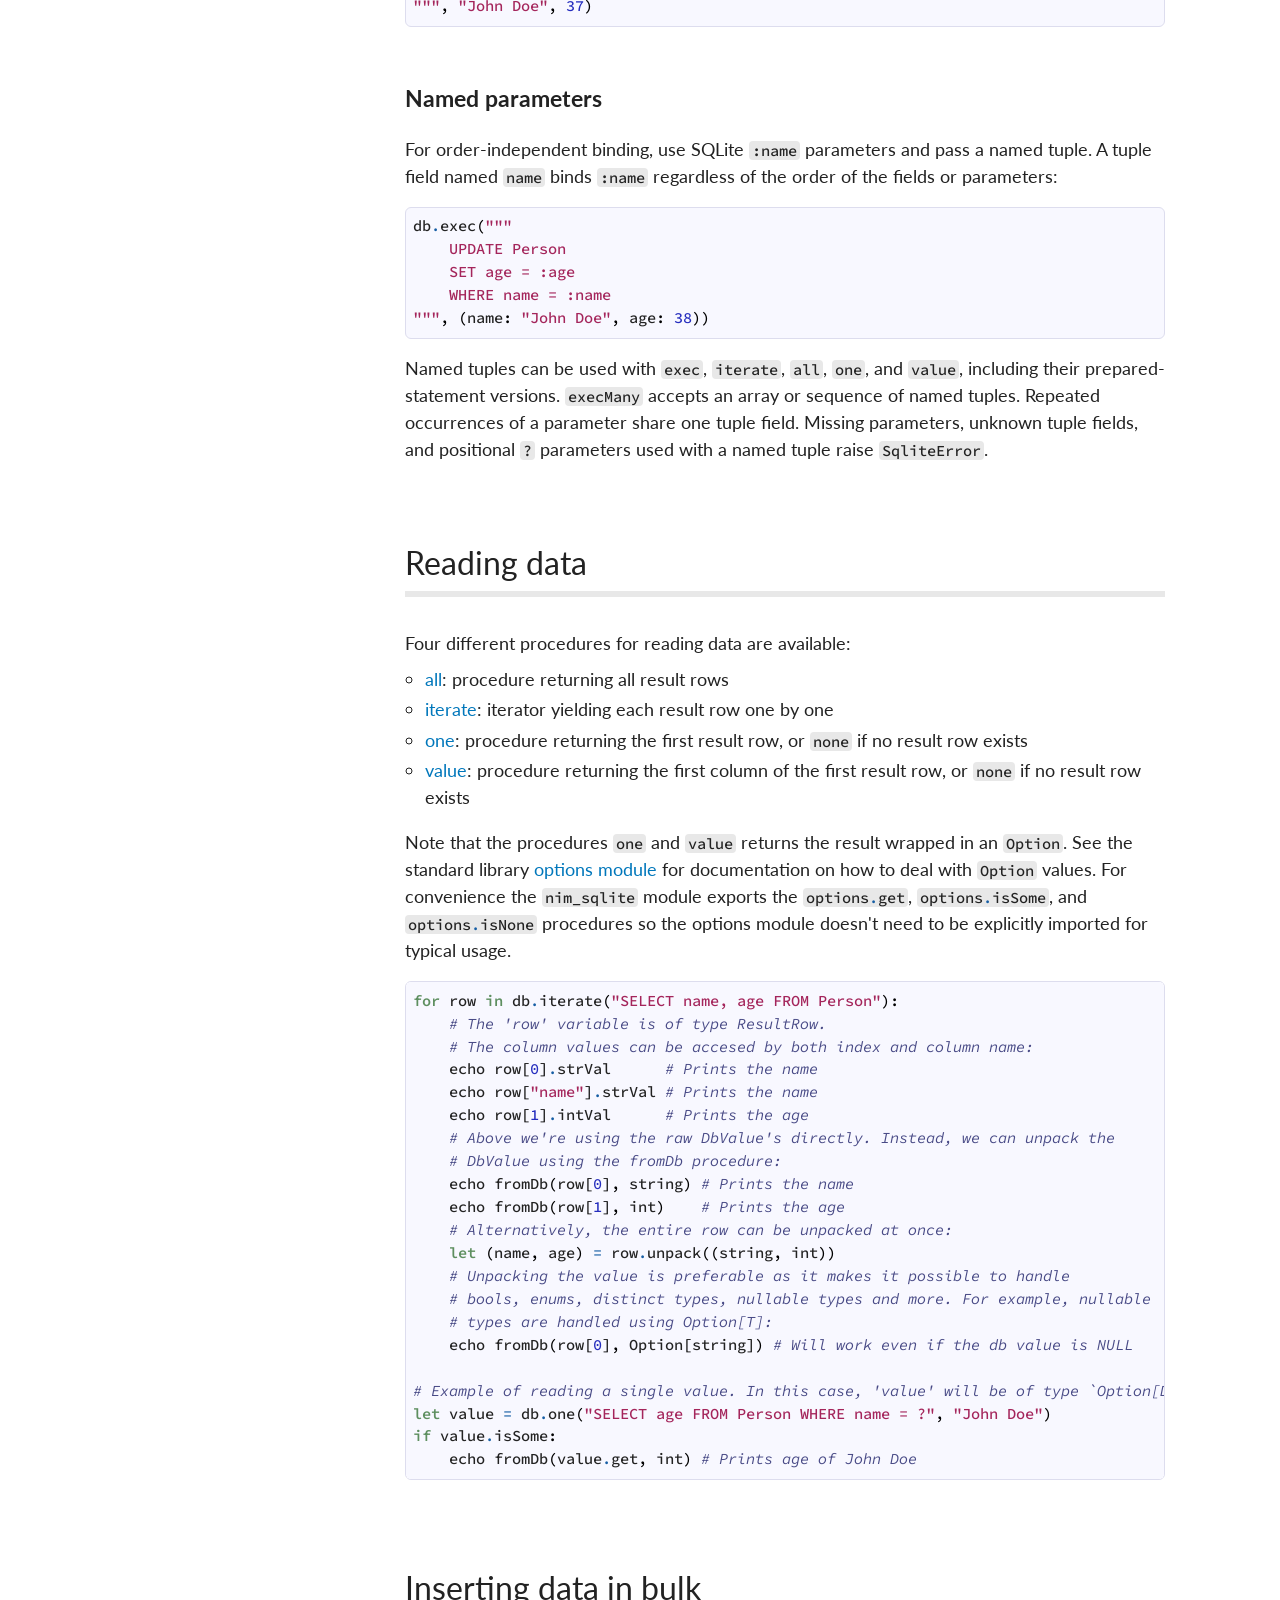
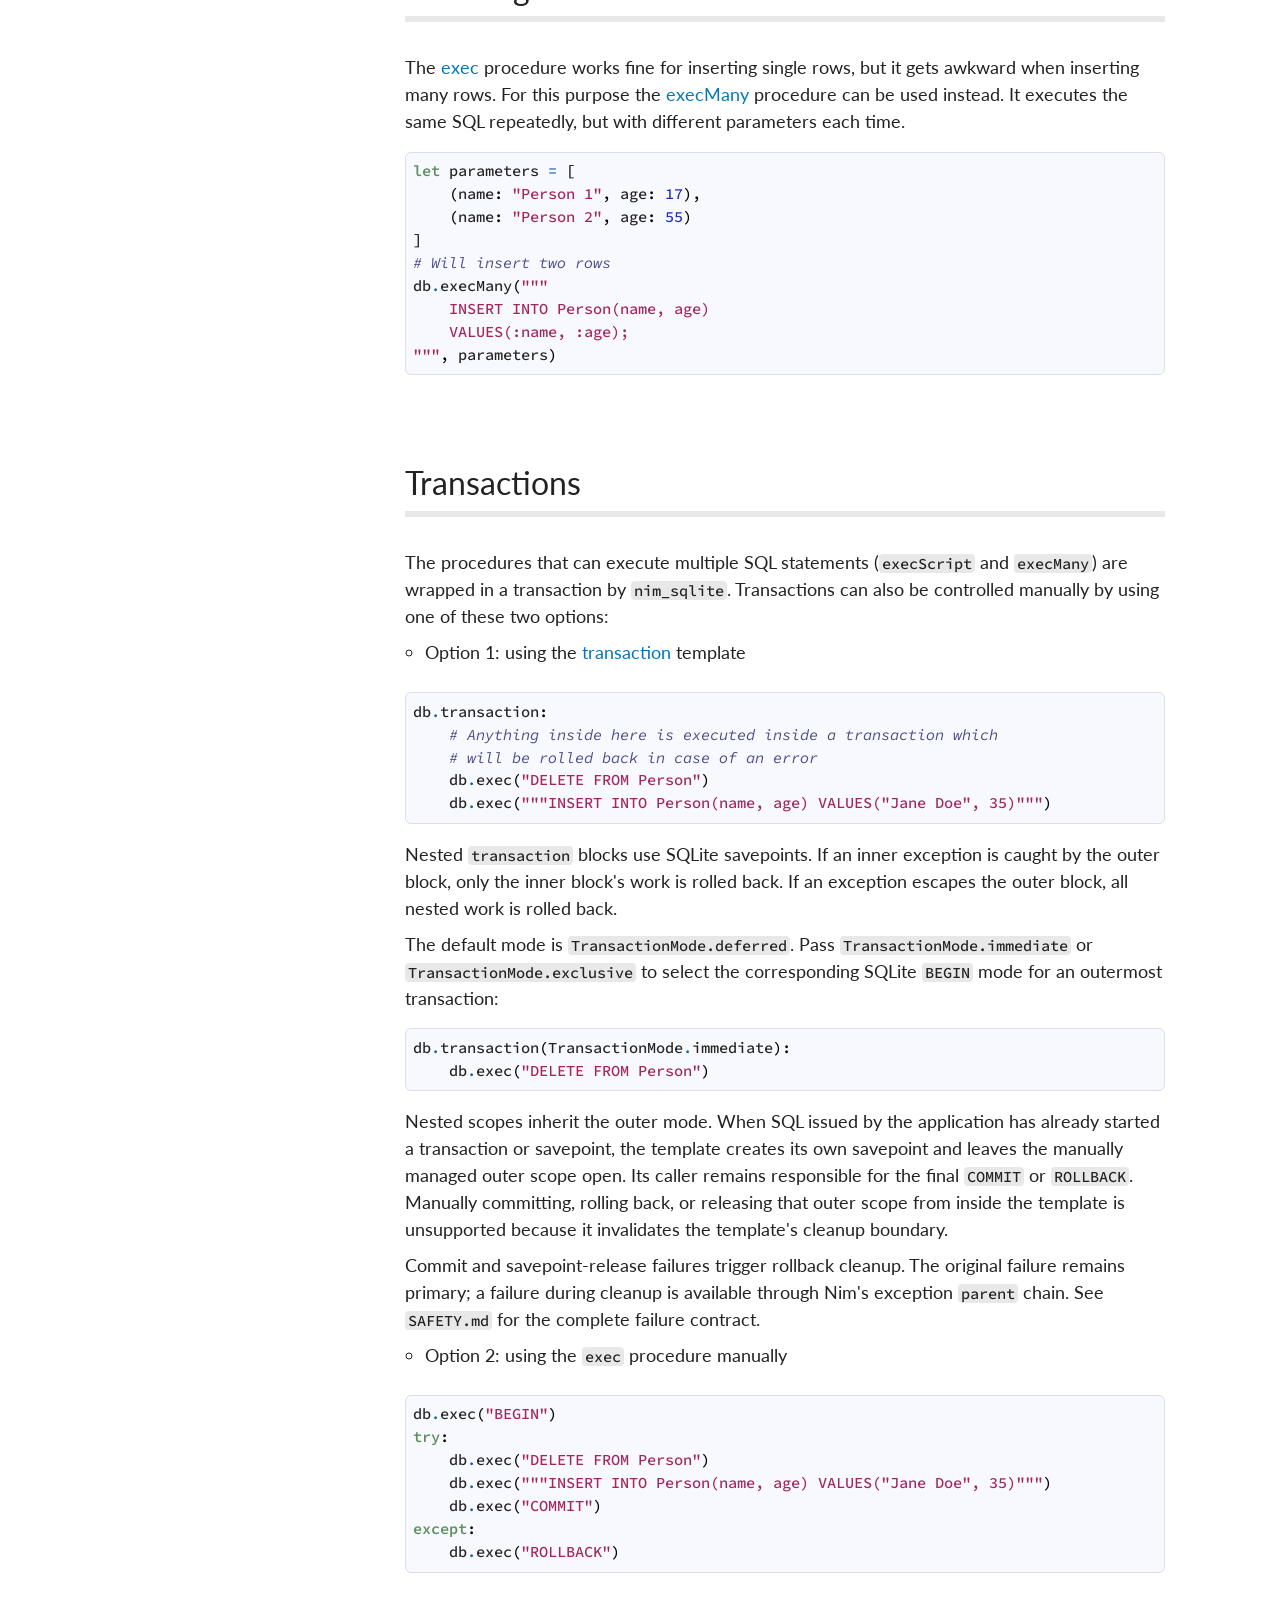
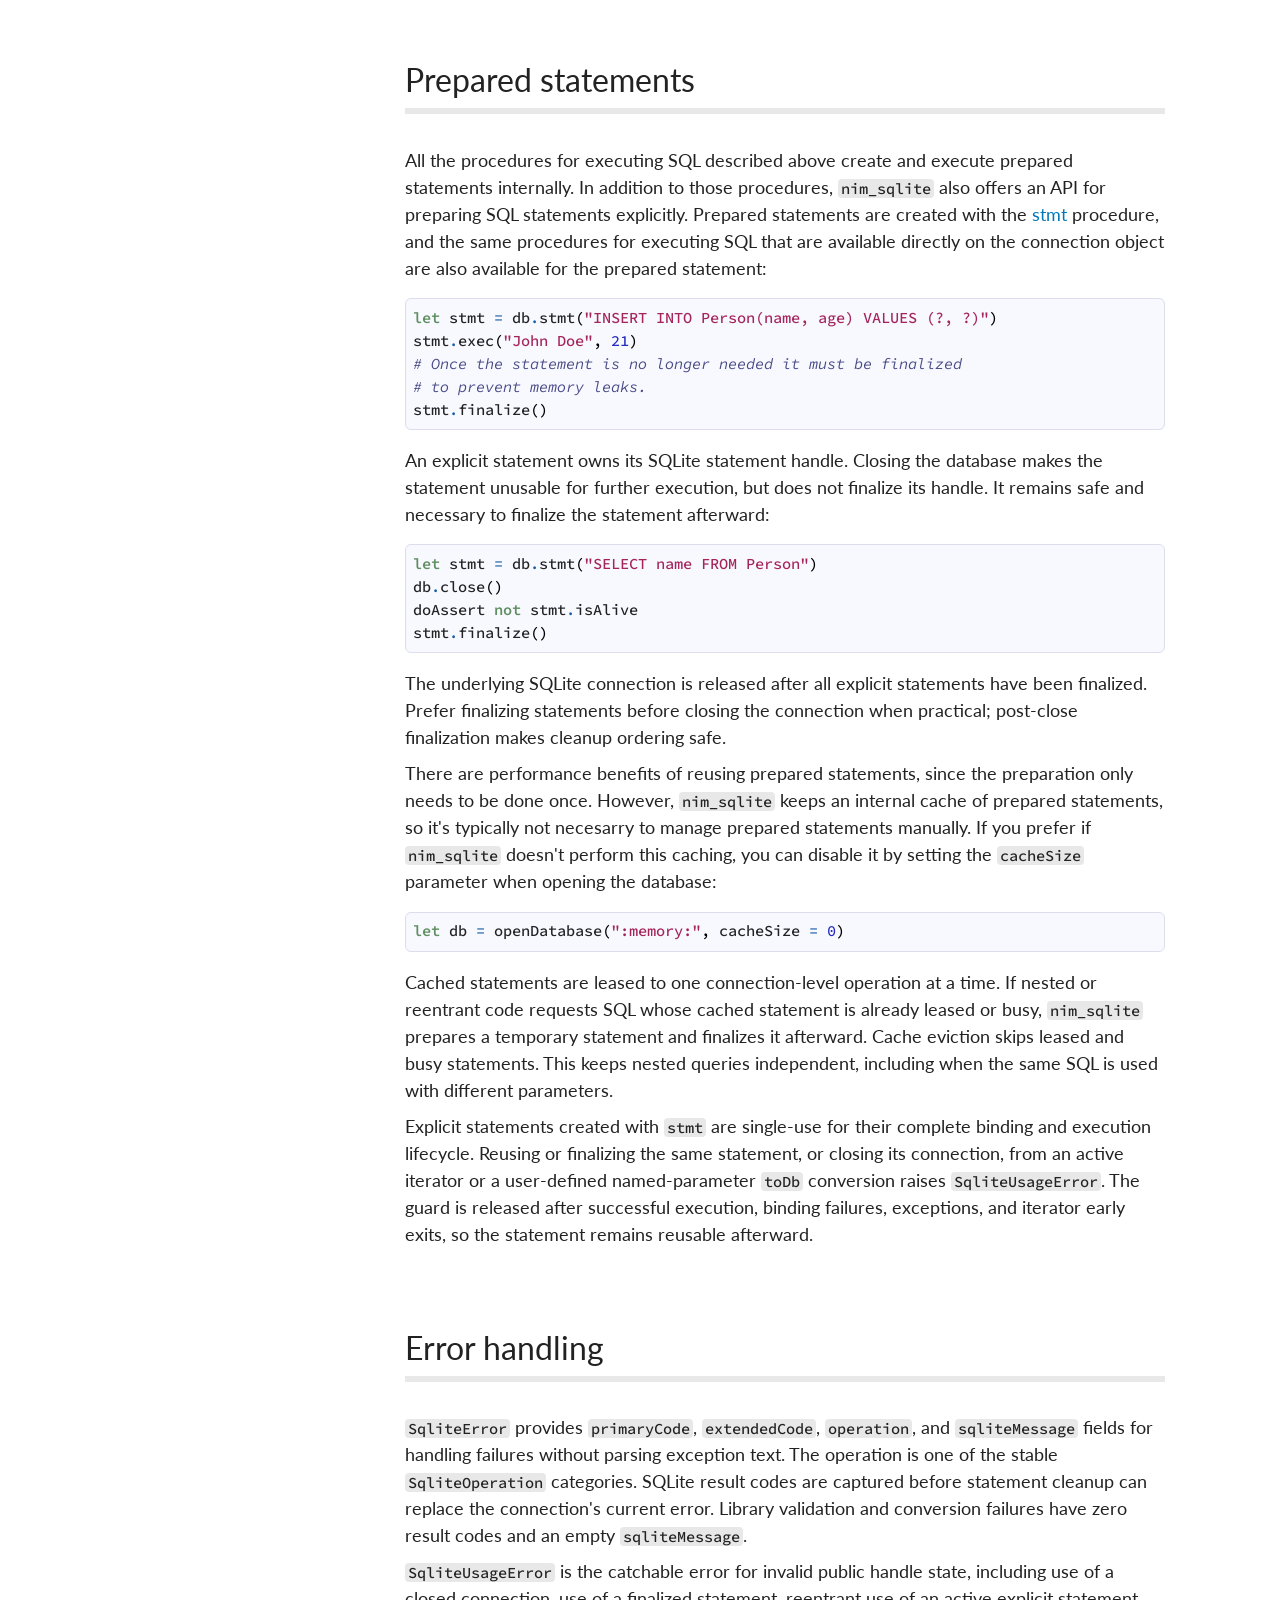
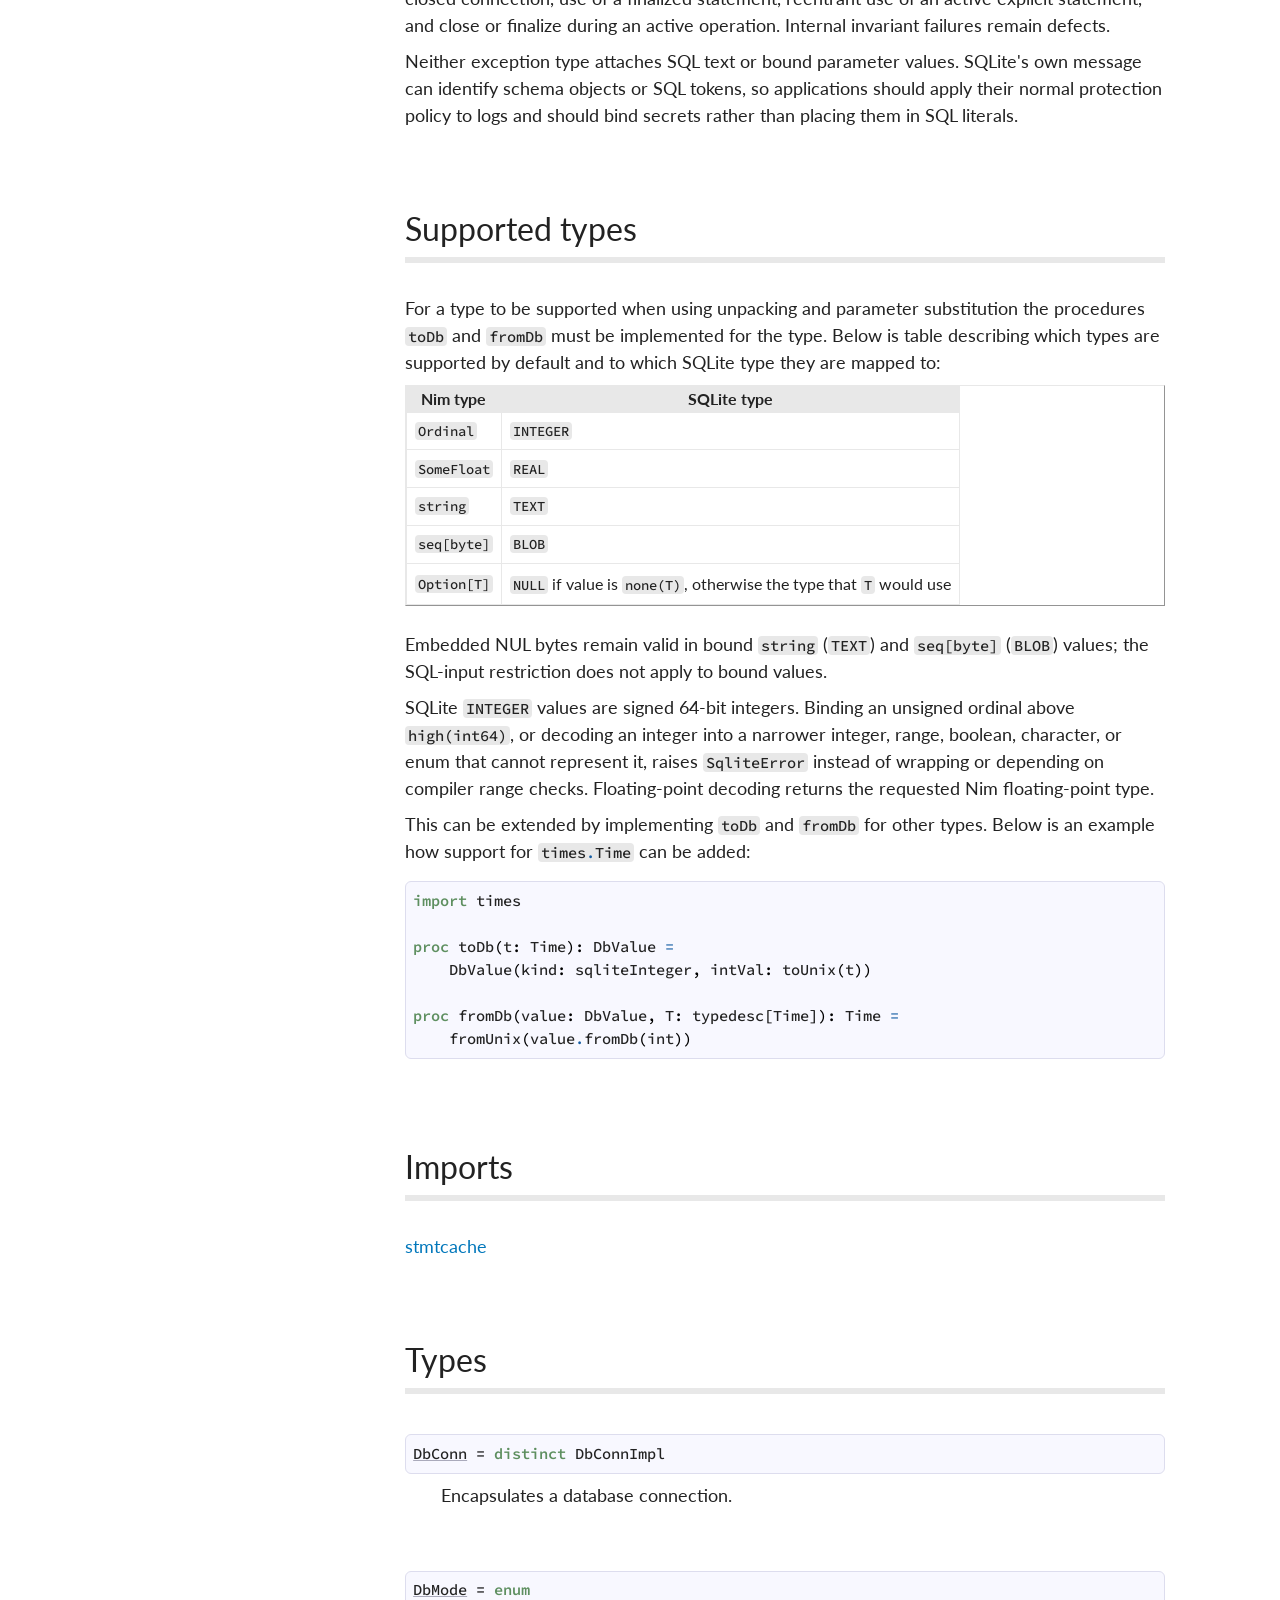
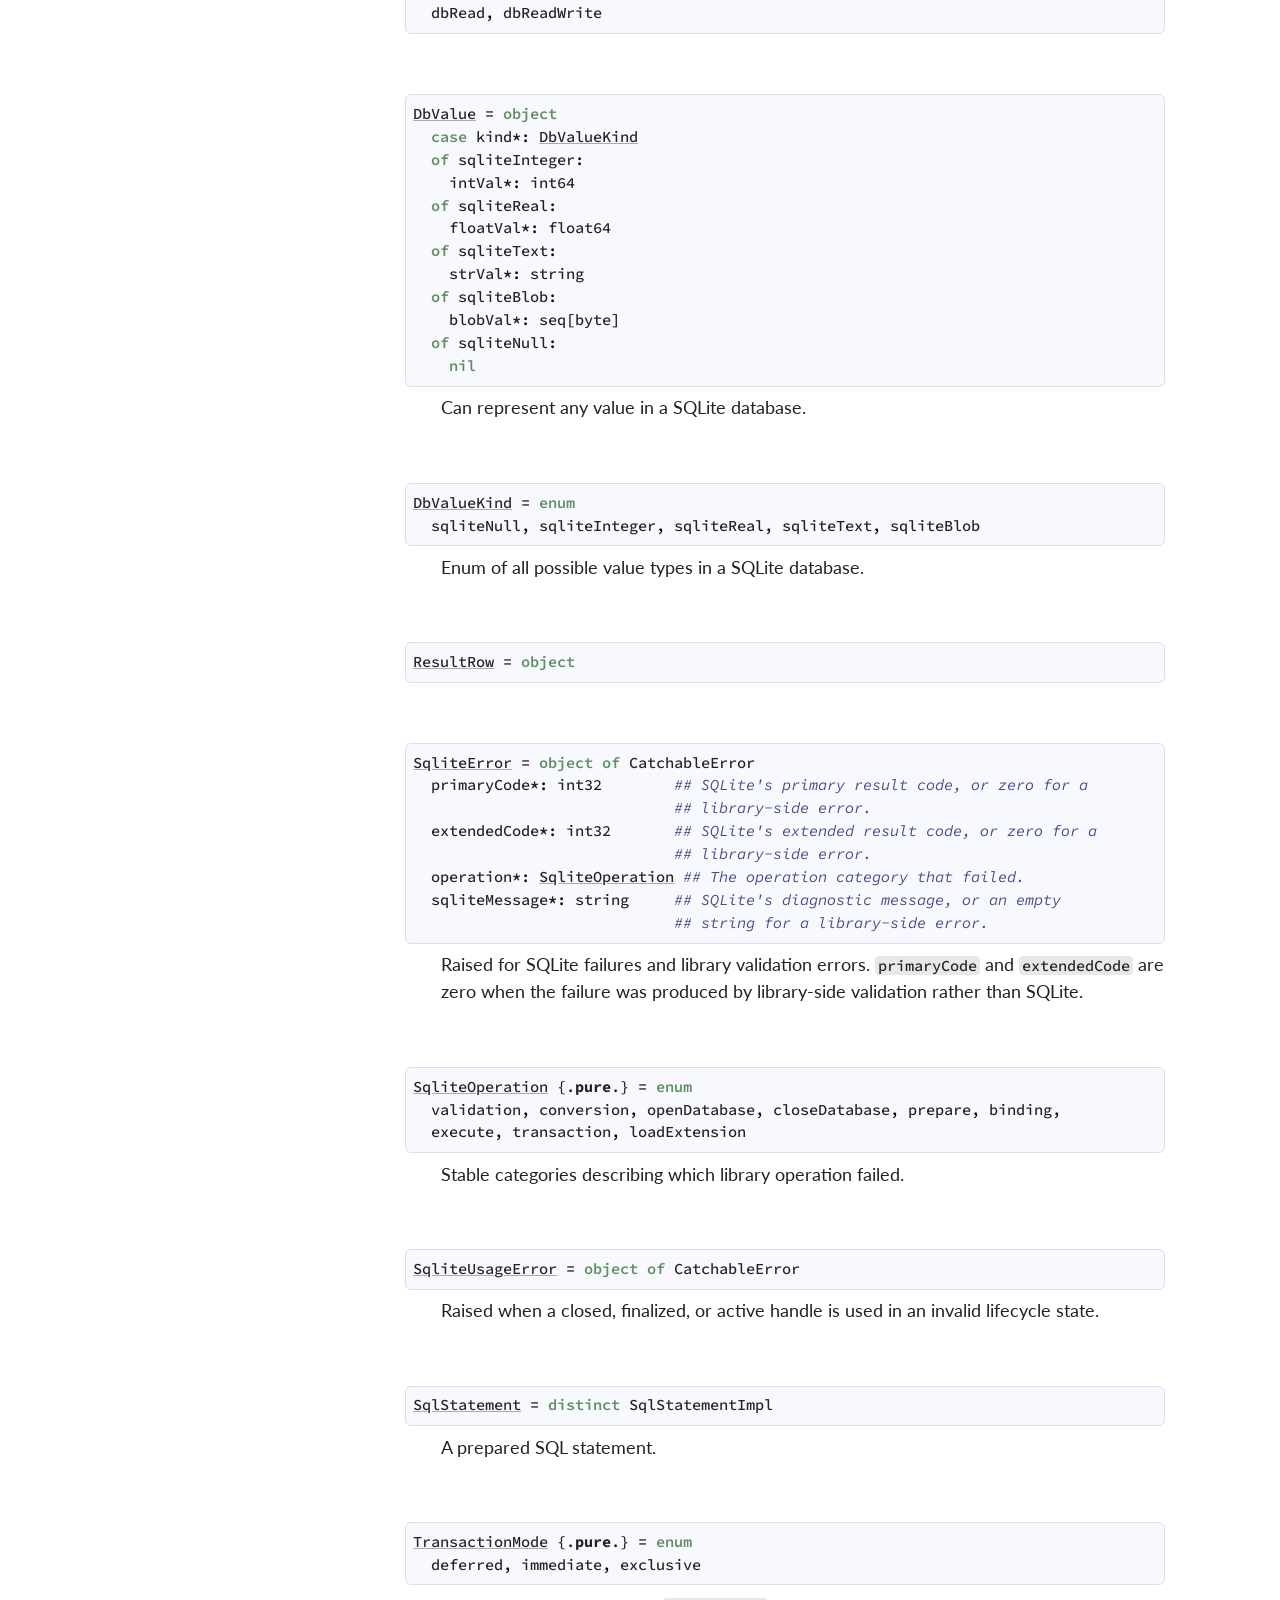
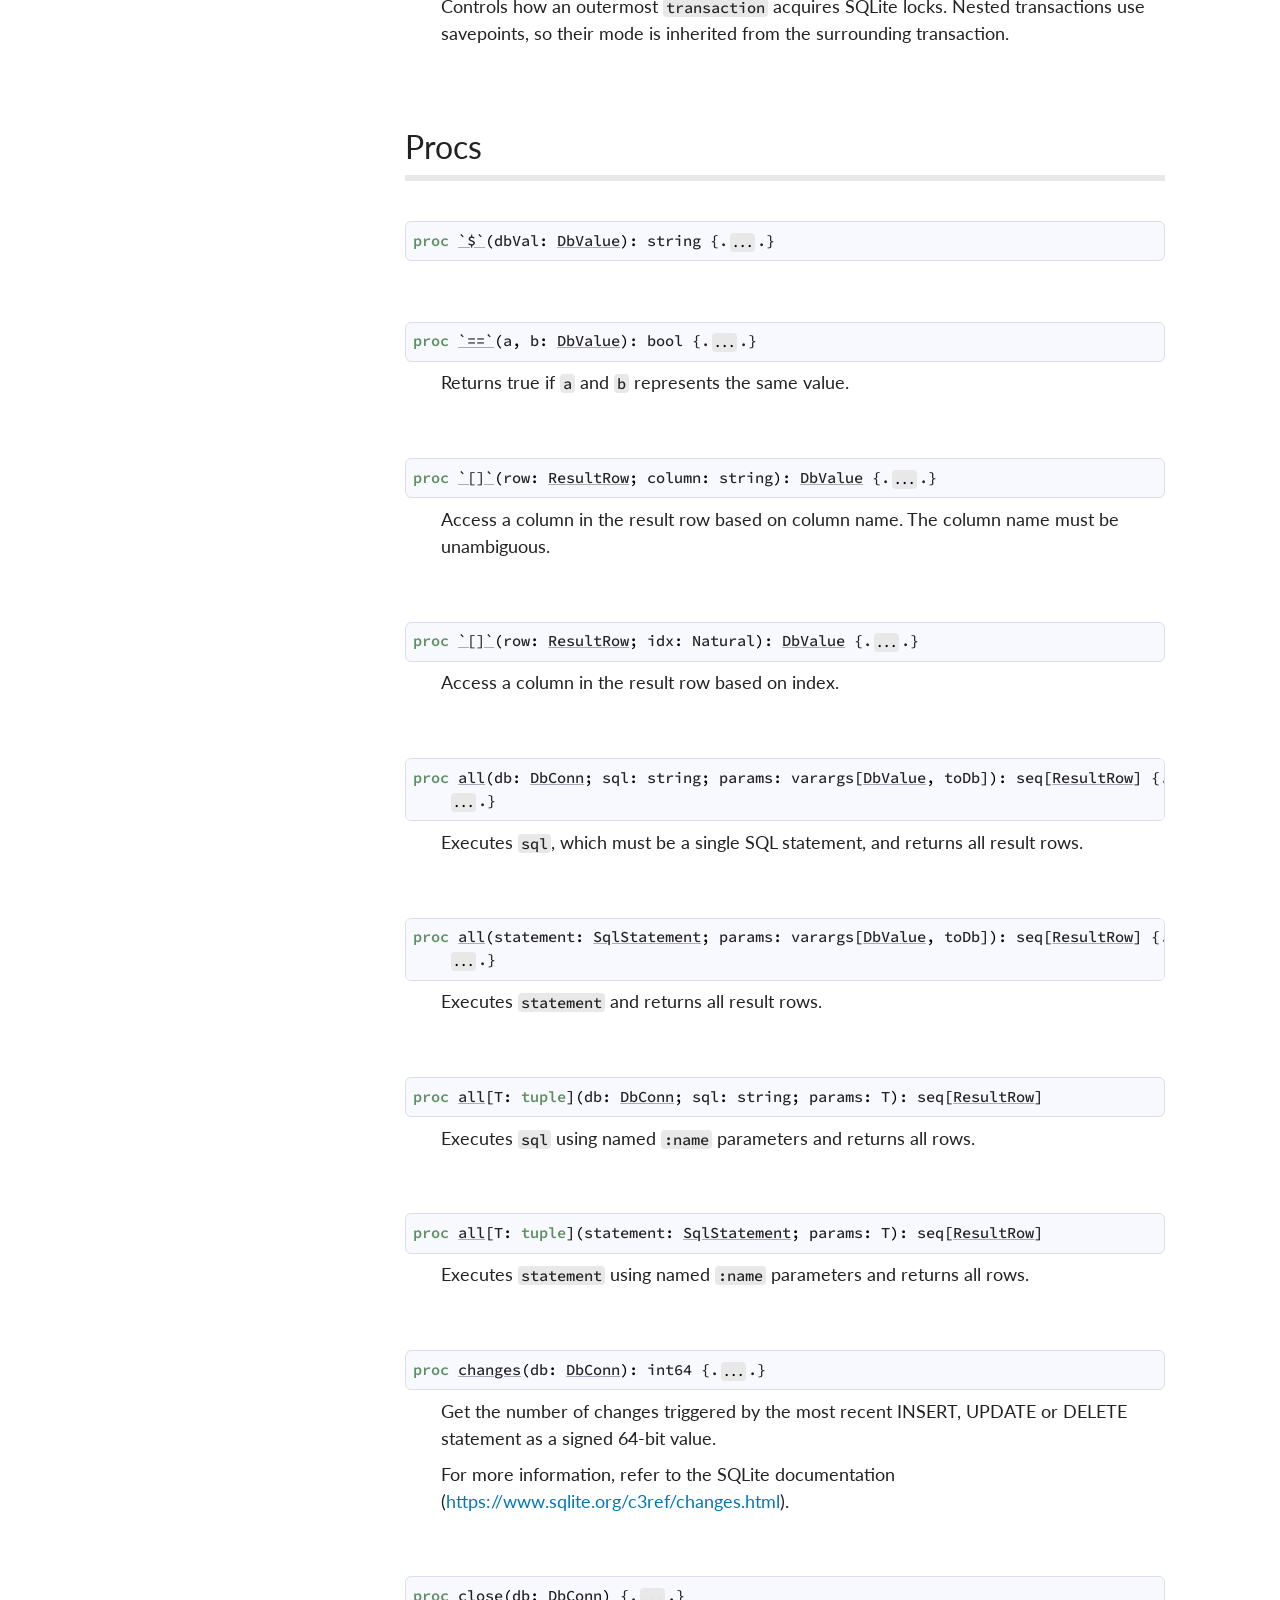
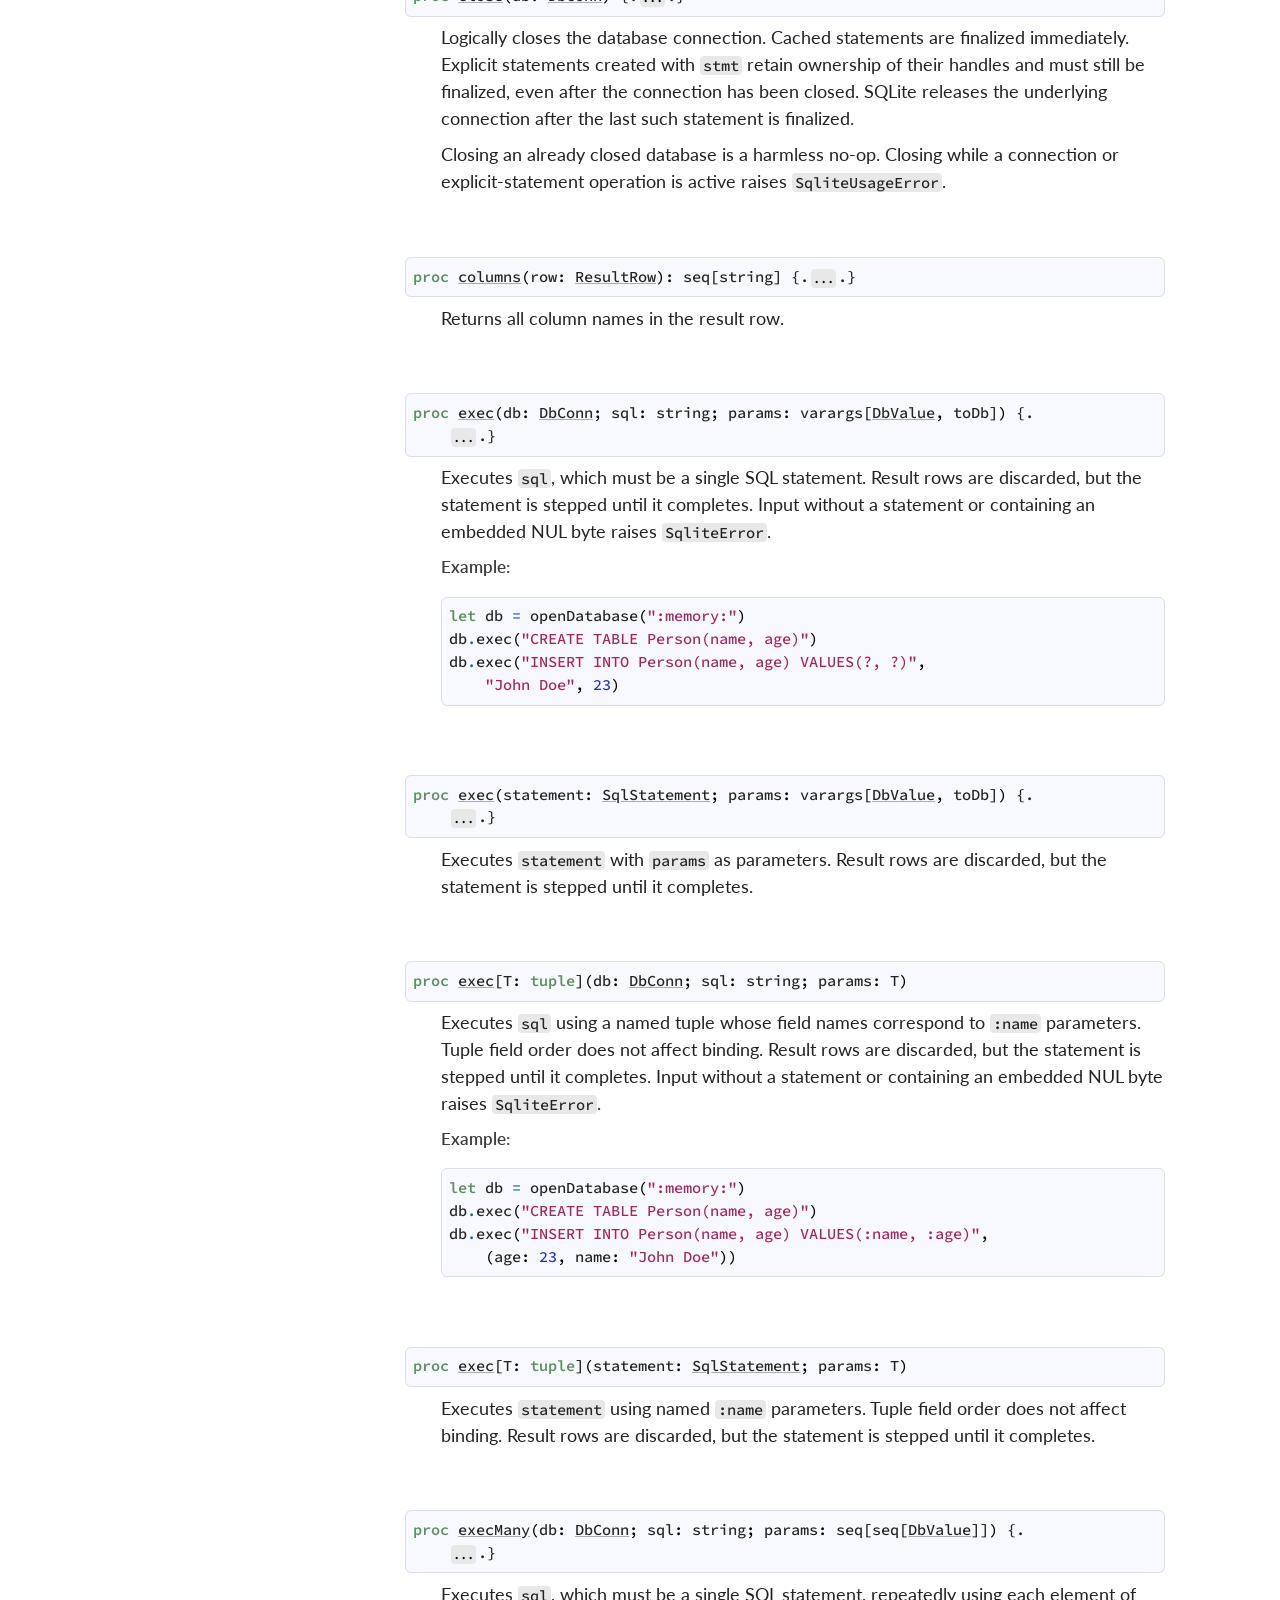
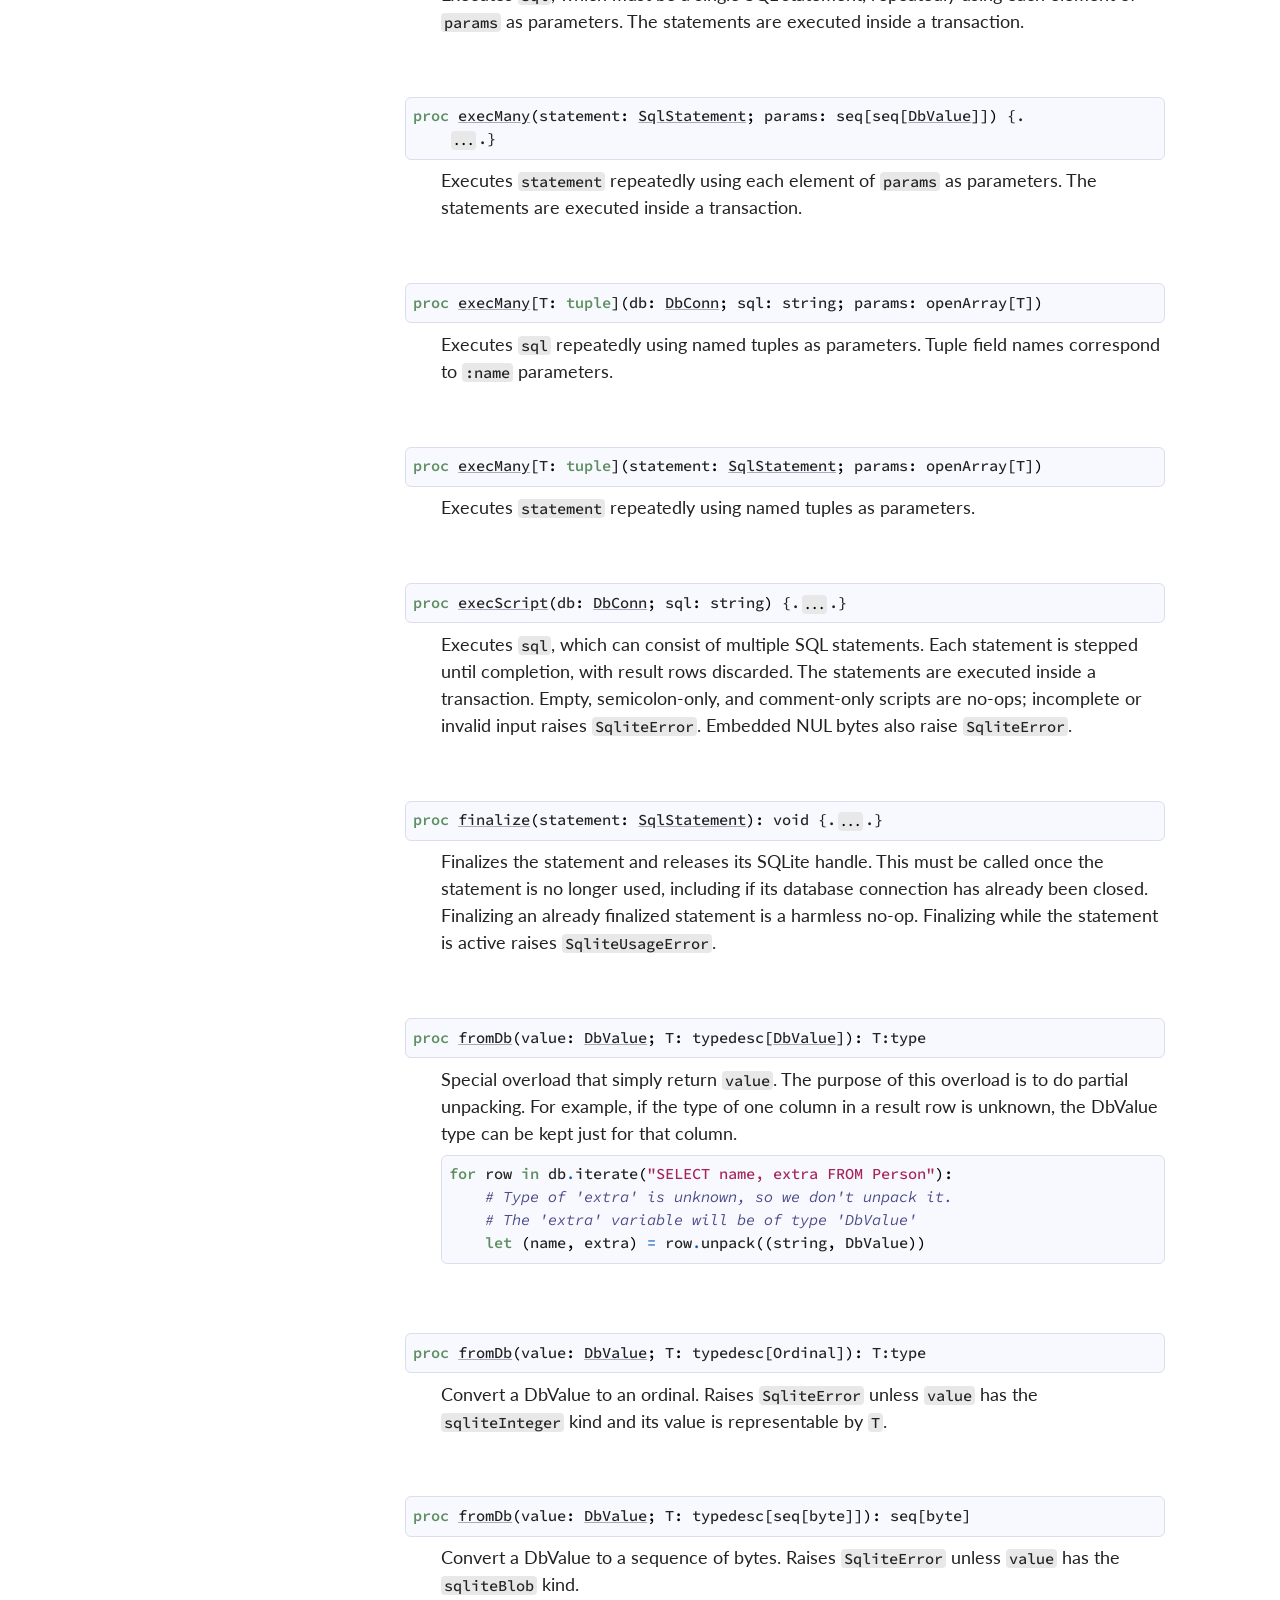
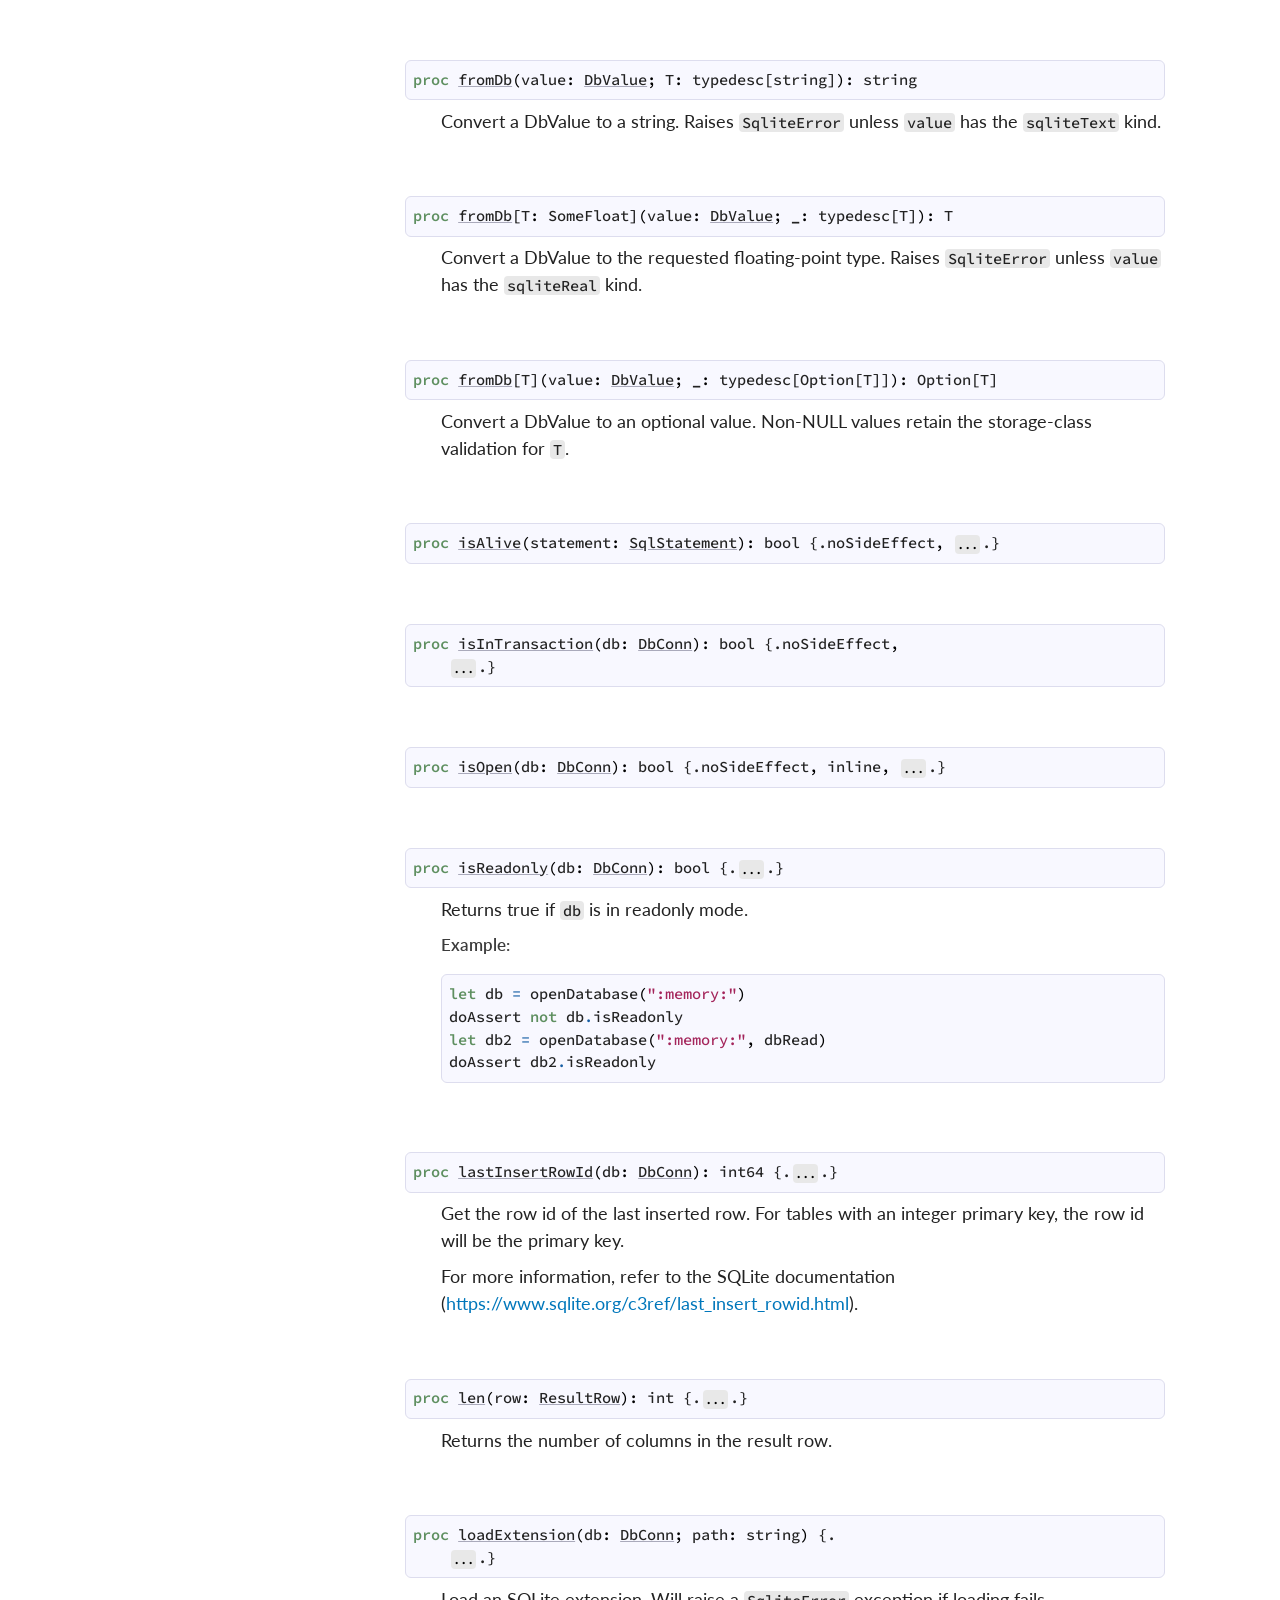
==== commit 86c2cddd: "Finish phase 2.2 of the hardening phase" ====
--- a/docs/index.html
+++ b/docs/index.html
@@ -61,6 +61,7 @@
 <li><a class="reference" id="inserting-data-in-bulk_toc" href="#inserting-data-in-bulk">Inserting data in bulk</a></li>
 <li><a class="reference" id="transactions_toc" href="#transactions">Transactions</a></li>
 <li><a class="reference" id="prepared-statements_toc" href="#prepared-statements">Prepared statements</a></li>
+<li><a class="reference" id="error-handling_toc" href="#error-handling">Error handling</a></li>
 <li><a class="reference" id="supported-types_toc" href="#supported-types">Supported types</a></li>
 <li>
   <a class="reference reference-toplevel" href="#6" id="56">Imports</a>
@@ -87,7 +88,18 @@
 <li><a class="reference" href="#DbValueKind" title="DbValueKind = enum
   sqliteNull, sqliteInteger, sqliteReal, sqliteText, sqliteBlob">DbValueKind</a></li>
 <li><a class="reference" href="#ResultRow" title="ResultRow = object">ResultRow</a></li>
-<li><a class="reference" href="#SqliteError" title="SqliteError = object of CatchableError">SqliteError</a></li>
+<li><a class="reference" href="#SqliteError" title="SqliteError = object of CatchableError
+  primaryCode*: int32        ## SQLite's primary result code, or zero for a
+                             ## library-side error.
+  extendedCode*: int32       ## SQLite's extended result code, or zero for a
+                             ## library-side error.
+  operation*: SqliteOperation ## The operation category that failed.
+  sqliteMessage*: string     ## SQLite's diagnostic message, or an empty
+                             ## string for a library-side error.">SqliteError</a></li>
+<li><a class="reference" href="#SqliteOperation" title="SqliteOperation {.pure.} = enum
+  validation, conversion, openDatabase, closeDatabase, prepare, binding,
+  execute, transaction, loadExtension">SqliteOperation</a></li>
+<li><a class="reference" href="#SqliteUsageError" title="SqliteUsageError = object of CatchableError">SqliteUsageError</a></li>
 <li><a class="reference" href="#SqlStatement" title="SqlStatement = distinct SqlStatementImpl">SqlStatement</a></li>
 <li><a class="reference" href="#TransactionMode" title="TransactionMode {.pure.} = enum
   deferred, immediate, exclusive">TransactionMode</a></li>
@@ -279,11 +291,11 @@
 
   </div>
   <div class="nine columns" id="content">
-    
+
     <div id="tocRoot"></div>
-    
+
     <p class="module-desc">
-<h1><a class="toc-backref" id="opening-a-database-connectiondot" href="#opening-a-database-connectiondot">Opening a database connection.</a></h1><p>A database connection is opened by calling the <a class="reference external" href="#openDatabase,string,Natural">openDatabase</a> procedure with the path to the database file as an argument. If the file doesn't exist, it will be created. An in-memory database can be created by using the special path <tt class="docutils literal"><span class="pre"><span class="StringLit">&quot;:memory:&quot;</span></span></tt> as an argument. Once the database connection is no longer needed, <a class="reference external" href="#close,DbConn">close</a> must be called to prevent memory leaks. Closing a connection finalizes its internally cached statements. Explicit statements created with <tt class="docutils literal"><span class="pre">stmt</span></tt> own their handles and must be finalized separately. Closing is rejected with <tt class="docutils literal"><span class="pre">AssertionDefect</span></tt> while a connection operation is active, preventing callbacks and user-defined conversions from invalidating a statement that is being bound or executed. Database and extension paths containing embedded NUL bytes raise <tt class="docutils literal"><span class="pre">SqliteError</span></tt> before they are passed to SQLite.</p>
+<h1><a class="toc-backref" id="opening-a-database-connectiondot" href="#opening-a-database-connectiondot">Opening a database connection.</a></h1><p>A database connection is opened by calling the <a class="reference external" href="#openDatabase,string,Natural">openDatabase</a> procedure with the path to the database file as an argument. If the file doesn't exist, it will be created. An in-memory database can be created by using the special path <tt class="docutils literal"><span class="pre"><span class="StringLit">&quot;:memory:&quot;</span></span></tt> as an argument. Once the database connection is no longer needed, <a class="reference external" href="#close,DbConn">close</a> must be called to prevent memory leaks. Closing a connection finalizes its internally cached statements. Explicit statements created with <tt class="docutils literal"><span class="pre">stmt</span></tt> own their handles and must be finalized separately. Closing is rejected with <tt class="docutils literal"><span class="pre">SqliteUsageError</span></tt> while a connection operation is active, preventing callbacks and user-defined conversions from invalidating a statement that is being bound or executed. Database and extension paths containing embedded NUL bytes raise <tt class="docutils literal"><span class="pre">SqliteError</span></tt> before they are passed to SQLite.</p>
 <pre class="listing"><span class="Keyword">let</span> <span class="Identifier">db</span> <span class="Operator">=</span> <span class="Identifier">openDatabase</span><span class="Punctuation">(</span><span class="StringLit">&quot;path/to/file.db&quot;</span><span class="Punctuation">)</span>
 <span class="Comment"># ... (do something with `db`)</span>
 <span class="Identifier">db</span><span class="Operator">.</span><span class="Identifier">close</span><span class="Punctuation">(</span><span class="Punctuation">)</span></pre>
@@ -300,7 +312,7 @@
         name TEXT,
         age INTEGER
     );
-    
+
     CREATE TABLE Log(
         message TEXT
     );
@@ -388,7 +400,11 @@
 <span class="Identifier">stmt</span><span class="Operator">.</span><span class="Identifier">finalize</span><span class="Punctuation">(</span><span class="Punctuation">)</span></pre><p>The underlying SQLite connection is released after all explicit statements have been finalized. Prefer finalizing statements before closing the connection when practical; post-close finalization makes cleanup ordering safe.</p>
 <p>There are performance benefits of reusing prepared statements, since the preparation only needs to be done once. However, <tt class="docutils literal"><span class="pre"><span class="Identifier">nim_sqlite</span></span></tt> keeps an internal cache of prepared statements, so it's typically not necesarry to manage prepared statements manually. If you prefer if <tt class="docutils literal"><span class="pre"><span class="Identifier">nim_sqlite</span></span></tt> doesn't perform this caching, you can disable it by setting the <tt class="docutils literal"><span class="pre"><span class="Identifier">cacheSize</span></span></tt> parameter when opening the database:</p>
 <pre class="listing"><span class="Keyword">let</span> <span class="Identifier">db</span> <span class="Operator">=</span> <span class="Identifier">openDatabase</span><span class="Punctuation">(</span><span class="StringLit">&quot;:memory:&quot;</span><span class="Punctuation">,</span> <span class="Identifier">cacheSize</span> <span class="Operator">=</span> <span class="DecNumber">0</span><span class="Punctuation">)</span></pre><p>Cached statements are leased to one connection-level operation at a time. If nested or reentrant code requests SQL whose cached statement is already leased or busy, <tt class="docutils literal"><span class="pre">nim_sqlite</span></tt> prepares a temporary statement and finalizes it afterward. Cache eviction skips leased and busy statements. This keeps nested queries independent, including when the same SQL is used with different parameters.</p>
-<p>Explicit statements created with <tt class="docutils literal"><span class="pre">stmt</span></tt> are single-use for their complete binding and execution lifecycle. Reusing or finalizing the same statement, or closing its connection, from an active iterator or a user-defined named-parameter <tt class="docutils literal"><span class="pre">toDb</span></tt> conversion raises <tt class="docutils literal"><span class="pre">AssertionDefect</span></tt>. The guard is released after successful execution, binding failures, exceptions, and iterator early exits, so the statement remains reusable afterward.</p>
+<p>Explicit statements created with <tt class="docutils literal"><span class="pre">stmt</span></tt> are single-use for their complete binding and execution lifecycle. Reusing or finalizing the same statement, or closing its connection, from an active iterator or a user-defined named-parameter <tt class="docutils literal"><span class="pre">toDb</span></tt> conversion raises <tt class="docutils literal"><span class="pre">SqliteUsageError</span></tt>. The guard is released after successful execution, binding failures, exceptions, and iterator early exits, so the statement remains reusable afterward.</p>
+
+<h1><a class="toc-backref" id="error-handling" href="#error-handling">Error handling</a></h1><p><tt class="docutils literal"><span class="pre">SqliteError</span></tt> provides <tt class="docutils literal"><span class="pre">primaryCode</span></tt>, <tt class="docutils literal"><span class="pre">extendedCode</span></tt>, <tt class="docutils literal"><span class="pre">operation</span></tt>, and <tt class="docutils literal"><span class="pre">sqliteMessage</span></tt> fields for handling failures without parsing exception text. The operation is one of the stable <tt class="docutils literal"><span class="pre">SqliteOperation</span></tt> categories. SQLite result codes are captured before statement cleanup can replace the connection's current error. Library validation and conversion failures have zero result codes and an empty <tt class="docutils literal"><span class="pre">sqliteMessage</span></tt>.</p>
+<p><tt class="docutils literal"><span class="pre">SqliteUsageError</span></tt> is the catchable error for invalid public handle state, including use of a closed connection, use of a finalized statement, reentrant use of an active explicit statement, and close or finalize during an active operation. Internal invariant failures remain defects.</p>
+<p>Neither exception type attaches SQL text or bound parameter values. SQLite's own message can identify schema objects or SQL tokens, so applications should apply their normal protection policy to logs and should bind secrets rather than placing them in SQL literals.</p>
 
 <h1><a class="toc-backref" id="supported-types" href="#supported-types">Supported types</a></h1><p>For a type to be supported when using unpacking and parameter substitution the procedures <tt class="docutils literal"><span class="pre"><span class="Identifier">toDb</span></span></tt> and <tt class="docutils literal"><span class="pre"><span class="Identifier">fromDb</span></span></tt> must be implemented for the type. Below is table describing which types are supported by default and to which SQLite type they are mapped to:</p>
 <table border="1" class="docutils"><tr><th>Nim type</th><th>SQLite type</th></tr>
@@ -421,16 +437,16 @@
   <dd>
 
     Encapsulates a database connection.
-    
+
   </dd>
 </div>
 <div id="DbMode">
   <dt><pre><a href="#DbMode"><span class="Identifier">DbMode</span></a> <span class="Other">=</span> <span class="Keyword">enum</span>
   <span class="Identifier">dbRead</span><span class="Other">,</span> <span class="Identifier">dbReadWrite</span></pre></dt>
   <dd>
-    
-    
-    
+
+
+
   </dd>
 </div>
 <div id="DbValue">
@@ -447,45 +463,69 @@
   <span class="Keyword">of</span> <span class="Identifier">sqliteNull</span><span class="Other">:</span>
     <span class="Keyword">nil</span></pre></dt>
   <dd>
-    
-    
+
+
 Can represent any value in a SQLite database.
-    
+
   </dd>
 </div>
 <div id="DbValueKind">
   <dt><pre><a href="#DbValueKind"><span class="Identifier">DbValueKind</span></a> <span class="Other">=</span> <span class="Keyword">enum</span>
   <span class="Identifier">sqliteNull</span><span class="Other">,</span> <span class="Identifier">sqliteInteger</span><span class="Other">,</span> <span class="Identifier">sqliteReal</span><span class="Other">,</span> <span class="Identifier">sqliteText</span><span class="Other">,</span> <span class="Identifier">sqliteBlob</span></pre></dt>
   <dd>
-    
-    
+
+
 Enum of all possible value types in a SQLite database.
-    
+
   </dd>
 </div>
 <div id="ResultRow">
   <dt><pre><a href="#ResultRow"><span class="Identifier">ResultRow</span></a> <span class="Other">=</span> <span class="Keyword">object</span></pre></dt>
   <dd>
-    
-    
-    
+
+
+
   </dd>
 </div>
 <div id="SqliteError">
-  <dt><pre><a href="#SqliteError"><span class="Identifier">SqliteError</span></a> <span class="Other">=</span> <span class="Keyword">object</span> <span class="Keyword">of</span> <span class="Identifier">CatchableError</span></pre></dt>
-  <dd>
-    
-    
-Raised when whenever a database related error occurs. Errors are typically a result of API misuse, e.g trying to close an already closed database connection.
-    
+  <dt><pre><a href="#SqliteError"><span class="Identifier">SqliteError</span></a> <span class="Other">=</span> <span class="Keyword">object</span> <span class="Keyword">of</span> <span class="Identifier">CatchableError</span>
+  <span class="Identifier">primaryCode</span><span class="Operator">*</span><span class="Other">:</span> <span class="Identifier">int32</span>        <span class="Comment">## SQLite's primary result code, or zero for a</span>
+                             <span class="Comment">## library-side error.</span>
+  <span class="Identifier">extendedCode</span><span class="Operator">*</span><span class="Other">:</span> <span class="Identifier">int32</span>       <span class="Comment">## SQLite's extended result code, or zero for a</span>
+                             <span class="Comment">## library-side error.</span>
+  <span class="Identifier">operation</span><span class="Operator">*</span><span class="Other">:</span> <a href="#SqliteOperation"><span class="Identifier">SqliteOperation</span></a> <span class="Comment">## The operation category that failed.</span>
+  <span class="Identifier">sqliteMessage</span><span class="Operator">*</span><span class="Other">:</span> <span class="Identifier">string</span>     <span class="Comment">## SQLite's diagnostic message, or an empty</span>
+                             <span class="Comment">## string for a library-side error.</span></pre></dt>
+  <dd>
+
+    Raised for SQLite failures and library validation errors. <tt class="docutils literal"><span class="pre">primaryCode</span></tt> and <tt class="docutils literal"><span class="pre">extendedCode</span></tt> are zero when the failure was produced by library-side validation rather than SQLite.
+
+  </dd>
+</div>
+<div id="SqliteOperation">
+  <dt><pre><a href="#SqliteOperation"><span class="Identifier">SqliteOperation</span></a> {.<span class="Identifier">pure</span>.} <span class="Other">=</span> <span class="Keyword">enum</span>
+  <span class="Identifier">validation</span><span class="Other">,</span> <span class="Identifier">conversion</span><span class="Other">,</span> <span class="Identifier">openDatabase</span><span class="Other">,</span> <span class="Identifier">closeDatabase</span><span class="Other">,</span> <span class="Identifier">prepare</span><span class="Other">,</span> <span class="Identifier">binding</span><span class="Other">,</span>
+  <span class="Identifier">execute</span><span class="Other">,</span> <span class="Identifier">transaction</span><span class="Other">,</span> <span class="Identifier">loadExtension</span></pre></dt>
+  <dd>
+
+    Stable categories describing which library operation failed.
+
+  </dd>
+</div>
+<div id="SqliteUsageError">
+  <dt><pre><a href="#SqliteUsageError"><span class="Identifier">SqliteUsageError</span></a> <span class="Other">=</span> <span class="Keyword">object</span> <span class="Keyword">of</span> <span class="Identifier">CatchableError</span></pre></dt>
+  <dd>
+
+    Raised when a closed, finalized, or active handle is used in an invalid lifecycle state.
+
   </dd>
 </div>
 <div id="SqlStatement">
   <dt><pre><a href="#SqlStatement"><span class="Identifier">SqlStatement</span></a> <span class="Other">=</span> <span class="Keyword">distinct</span> <span class="Identifier">SqlStatementImpl</span></pre></dt>
   <dd>
-    
+
     A prepared SQL statement.
-    
+
   </dd>
 </div>
 <div id="TransactionMode">
@@ -507,9 +547,9 @@
   <div id="$,DbValue">
   <dt><pre><span class="Keyword">proc</span> <a href="#%24%2CDbValue"><span class="Identifier">`$`</span></a><span class="Other">(</span><span class="Identifier">dbVal</span><span class="Other">:</span> <a href="#DbValue"><span class="Identifier">DbValue</span></a><span class="Other">)</span><span class="Other">:</span> <span class="Identifier">string</span> {.<span><span class="Other pragmadots">...</span></span><span class="pragmawrap"><span class="Identifier">raises</span><span class="Other">:</span> <span class="Other">[</span><span class="Other">]</span><span class="Other">,</span> <span class="Identifier">tags</span><span class="Other">:</span> <span class="Other">[</span><span class="Other">]</span><span class="Other">,</span> <span class="Identifier">forbids</span><span class="Other">:</span> <span class="Other">[</span><span class="Other">]</span></span>.}</pre></dt>
   <dd>
-    
-    
-    
+
+
+
   </dd>
 </div>
 
@@ -518,9 +558,9 @@
   <div id="==,DbValue,DbValue">
   <dt><pre><span class="Keyword">proc</span> <a href="#%3D%3D%2CDbValue%2CDbValue"><span class="Identifier">`==`</span></a><span class="Other">(</span><span class="Identifier">a</span><span class="Other">,</span> <span class="Identifier">b</span><span class="Other">:</span> <a href="#DbValue"><span class="Identifier">DbValue</span></a><span class="Other">)</span><span class="Other">:</span> <span class="Identifier">bool</span> {.<span><span class="Other pragmadots">...</span></span><span class="pragmawrap"><span class="Identifier">raises</span><span class="Other">:</span> <span class="Other">[</span><span class="Other">]</span><span class="Other">,</span> <span class="Identifier">tags</span><span class="Other">:</span> <span class="Other">[</span><span class="Other">]</span><span class="Other">,</span> <span class="Identifier">forbids</span><span class="Other">:</span> <span class="Other">[</span><span class="Other">]</span></span>.}</pre></dt>
   <dd>
-    
+
     Returns true if <tt class="docutils literal"><span class="pre"><span class="Identifier">a</span></span></tt> and <tt class="docutils literal"><span class="pre"><span class="Identifier">b</span></span></tt> represents the same value.
-    
+
   </dd>
 </div>
 
@@ -530,18 +570,18 @@
   <dt><pre><span class="Keyword">proc</span> <a href="#%5B%5D%2CResultRow%2Cstring"><span class="Identifier">`[]`</span></a><span class="Other">(</span><span class="Identifier">row</span><span class="Other">:</span> <a href="#ResultRow"><span class="Identifier">ResultRow</span></a><span class="Other">;</span> <span class="Identifier">column</span><span class="Other">:</span> <span class="Identifier">string</span><span class="Other">)</span><span class="Other">:</span> <a href="#DbValue"><span class="Identifier">DbValue</span></a> {.<span><span class="Other pragmadots">...</span></span><span class="pragmawrap"><span class="Identifier">raises</span><span class="Other">:</span> <span class="Other">[</span><span class="Other">]</span><span class="Other">,</span> <span class="Identifier">tags</span><span class="Other">:</span> <span class="Other">[</span><span class="Other">]</span><span class="Other">,</span>
     <span class="Identifier">forbids</span><span class="Other">:</span> <span class="Other">[</span><span class="Other">]</span></span>.}</pre></dt>
   <dd>
-    
+
     Access a column in the result row based on column name. The column name must be unambiguous.
-    
+
   </dd>
 </div>
 <div id="[],ResultRow,Natural">
   <dt><pre><span class="Keyword">proc</span> <a href="#%5B%5D%2CResultRow%2CNatural"><span class="Identifier">`[]`</span></a><span class="Other">(</span><span class="Identifier">row</span><span class="Other">:</span> <a href="#ResultRow"><span class="Identifier">ResultRow</span></a><span class="Other">;</span> <span class="Identifier">idx</span><span class="Other">:</span> <span class="Identifier">Natural</span><span class="Other">)</span><span class="Other">:</span> <a href="#DbValue"><span class="Identifier">DbValue</span></a> {.<span><span class="Other pragmadots">...</span></span><span class="pragmawrap"><span class="Identifier">raises</span><span class="Other">:</span> <span class="Other">[</span><span class="Other">]</span><span class="Other">,</span> <span class="Identifier">tags</span><span class="Other">:</span> <span class="Other">[</span><span class="Other">]</span><span class="Other">,</span>
     <span class="Identifier">forbids</span><span class="Other">:</span> <span class="Other">[</span><span class="Other">]</span></span>.}</pre></dt>
   <dd>
-    
+
     Access a column in the result row based on index.
-    
+
   </dd>
 </div>
 
@@ -549,63 +589,66 @@
 <div id="all-procs-all">
   <div id="all,DbConn,string,varargs[DbValue,toDb]">
   <dt><pre><span class="Keyword">proc</span> <a href="#all%2CDbConn%2Cstring%2Cvarargs%5BDbValue%2CtoDb%5D"><span class="Identifier">all</span></a><span class="Other">(</span><span class="Identifier">db</span><span class="Other">:</span> <a href="#DbConn"><span class="Identifier">DbConn</span></a><span class="Other">;</span> <span class="Identifier">sql</span><span class="Other">:</span> <span class="Identifier">string</span><span class="Other">;</span> <span class="Identifier">params</span><span class="Other">:</span> <span class="Identifier">varargs</span><span class="Other">[</span><a href="#DbValue"><span class="Identifier">DbValue</span></a><span class="Other">,</span> <span class="Identifier">toDb</span><span class="Other">]</span><span class="Other">)</span><span class="Other">:</span> <span class="Identifier">seq</span><span class="Other">[</span><a href="#ResultRow"><span class="Identifier">ResultRow</span></a><span class="Other">]</span> {.
-    <span><span class="Other pragmadots">...</span></span><span class="pragmawrap"><span class="Identifier">raises</span><span class="Other">:</span> <span class="Other">[</span><span class="Identifier">SqliteError</span><span class="Other">,</span> <span class="Identifier">Exception</span><span class="Other">]</span><span class="Other">,</span> <span class="Identifier">tags</span><span class="Other">:</span> <span class="Other">[</span><span class="Identifier">RootEffect</span><span class="Other">]</span><span class="Other">,</span> <span class="Identifier">forbids</span><span class="Other">:</span> <span class="Other">[</span><span class="Other">]</span></span>.}</pre></dt>
-  <dd>
-    
+    <span><span class="Other pragmadots">...</span></span><span class="pragmawrap"><span class="Identifier">raises</span><span class="Other">:</span> <span class="Other">[</span><span class="Identifier">SqliteUsageError</span><span class="Other">,</span> <span class="Identifier">SqliteError</span><span class="Other">,</span> <span class="Identifier">Exception</span><span class="Other">]</span><span class="Other">,</span> <span class="Identifier">tags</span><span class="Other">:</span> <span class="Other">[</span><span class="Identifier">RootEffect</span><span class="Other">]</span><span class="Other">,</span>
+    <span class="Identifier">forbids</span><span class="Other">:</span> <span class="Other">[</span><span class="Other">]</span></span>.}</pre></dt>
+  <dd>
+
     Executes <tt class="docutils literal"><span class="pre">sql</span></tt>, which must be a single SQL statement, and returns all result rows.
-    
+
   </dd>
 </div>
 <div id="all,SqlStatement,varargs[DbValue,toDb]">
   <dt><pre><span class="Keyword">proc</span> <a href="#all%2CSqlStatement%2Cvarargs%5BDbValue%2CtoDb%5D"><span class="Identifier">all</span></a><span class="Other">(</span><span class="Identifier">statement</span><span class="Other">:</span> <a href="#SqlStatement"><span class="Identifier">SqlStatement</span></a><span class="Other">;</span> <span class="Identifier">params</span><span class="Other">:</span> <span class="Identifier">varargs</span><span class="Other">[</span><a href="#DbValue"><span class="Identifier">DbValue</span></a><span class="Other">,</span> <span class="Identifier">toDb</span><span class="Other">]</span><span class="Other">)</span><span class="Other">:</span> <span class="Identifier">seq</span><span class="Other">[</span><a href="#ResultRow"><span class="Identifier">ResultRow</span></a><span class="Other">]</span> {.
-    <span><span class="Other pragmadots">...</span></span><span class="pragmawrap"><span class="Identifier">raises</span><span class="Other">:</span> <span class="Other">[</span><span class="Identifier">SqliteError</span><span class="Other">]</span><span class="Other">,</span> <span class="Identifier">tags</span><span class="Other">:</span> <span class="Other">[</span><span class="Other">]</span><span class="Other">,</span> <span class="Identifier">forbids</span><span class="Other">:</span> <span class="Other">[</span><span class="Other">]</span></span>.}</pre></dt>
-  <dd>
-    
+    <span><span class="Other pragmadots">...</span></span><span class="pragmawrap"><span class="Identifier">raises</span><span class="Other">:</span> <span class="Other">[</span><span class="Identifier">SqliteUsageError</span><span class="Other">,</span> <span class="Identifier">Exception</span><span class="Other">,</span> <span class="Identifier">SqliteError</span><span class="Other">]</span><span class="Other">,</span> <span class="Identifier">tags</span><span class="Other">:</span> <span class="Other">[</span><span class="Identifier">RootEffect</span><span class="Other">]</span><span class="Other">,</span>
+    <span class="Identifier">forbids</span><span class="Other">:</span> <span class="Other">[</span><span class="Other">]</span></span>.}</pre></dt>
+  <dd>
+
     Executes <tt class="docutils literal"><span class="pre">statement</span></tt> and returns all result rows.
-    
+
   </dd>
 </div>
 <div id="all,DbConn,string,T">
   <dt><pre><span class="Keyword">proc</span> <a href="#all%2CDbConn%2Cstring%2CT"><span class="Identifier">all</span></a><span class="Other">[</span><span class="Identifier">T</span><span class="Other">:</span> <span class="Keyword">tuple</span><span class="Other">]</span><span class="Other">(</span><span class="Identifier">db</span><span class="Other">:</span> <a href="#DbConn"><span class="Identifier">DbConn</span></a><span class="Other">;</span> <span class="Identifier">sql</span><span class="Other">:</span> <span class="Identifier">string</span><span class="Other">;</span> <span class="Identifier">params</span><span class="Other">:</span> <span class="Identifier">T</span><span class="Other">)</span><span class="Other">:</span> <span class="Identifier">seq</span><span class="Other">[</span><a href="#ResultRow"><span class="Identifier">ResultRow</span></a><span class="Other">]</span></pre></dt>
   <dd>
-    
+
     Executes <tt class="docutils literal"><span class="pre">sql</span></tt> using named <tt class="docutils literal"><span class="pre">:name</span></tt> parameters and returns all rows.
-    
+
   </dd>
 </div>
 <div id="all,SqlStatement,T">
   <dt><pre><span class="Keyword">proc</span> <a href="#all%2CSqlStatement%2CT"><span class="Identifier">all</span></a><span class="Other">[</span><span class="Identifier">T</span><span class="Other">:</span> <span class="Keyword">tuple</span><span class="Other">]</span><span class="Other">(</span><span class="Identifier">statement</span><span class="Other">:</span> <a href="#SqlStatement"><span class="Identifier">SqlStatement</span></a><span class="Other">;</span> <span class="Identifier">params</span><span class="Other">:</span> <span class="Identifier">T</span><span class="Other">)</span><span class="Other">:</span> <span class="Identifier">seq</span><span class="Other">[</span><a href="#ResultRow"><span class="Identifier">ResultRow</span></a><span class="Other">]</span></pre></dt>
   <dd>
-    
+
     Executes <tt class="docutils literal"><span class="pre"><span class="Identifier">statement</span></span></tt> using named <tt class="docutils literal"><span class="pre">:name</span></tt> parameters and returns all rows.
-    
+
   </dd>
 </div>
 
 </div>
 <div id="changes-procs-all">
   <div id="changes,DbConn">
-  <dt><pre><span class="Keyword">proc</span> <a href="#changes%2CDbConn"><span class="Identifier">changes</span></a><span class="Other">(</span><span class="Identifier">db</span><span class="Other">:</span> <a href="#DbConn"><span class="Identifier">DbConn</span></a><span class="Other">)</span><span class="Other">:</span> <span class="Identifier">int64</span> {.<span><span class="Other pragmadots">...</span></span><span class="pragmawrap"><span class="Identifier">raises</span><span class="Other">:</span> <span class="Other">[</span><span class="Other">]</span><span class="Other">,</span> <span class="Identifier">tags</span><span class="Other">:</span> <span class="Other">[</span><span class="Other">]</span><span class="Other">,</span> <span class="Identifier">forbids</span><span class="Other">:</span> <span class="Other">[</span><span class="Other">]</span></span>.}</pre></dt>
-  <dd>
-    
+  <dt><pre><span class="Keyword">proc</span> <a href="#changes%2CDbConn"><span class="Identifier">changes</span></a><span class="Other">(</span><span class="Identifier">db</span><span class="Other">:</span> <a href="#DbConn"><span class="Identifier">DbConn</span></a><span class="Other">)</span><span class="Other">:</span> <span class="Identifier">int64</span> {.<span><span class="Other pragmadots">...</span></span><span class="pragmawrap"><span class="Identifier">raises</span><span class="Other">:</span> <span class="Other">[</span><span class="Identifier">SqliteUsageError</span><span class="Other">]</span><span class="Other">,</span> <span class="Identifier">tags</span><span class="Other">:</span> <span class="Other">[</span><span class="Other">]</span><span class="Other">,</span>
+                                  <span class="Identifier">forbids</span><span class="Other">:</span> <span class="Other">[</span><span class="Other">]</span></span>.}</pre></dt>
+  <dd>
+
     <p>Get the number of changes triggered by the most recent INSERT, UPDATE or DELETE statement as a signed 64-bit value.</p>
 <p>For more information, refer to the SQLite documentation (<a class="reference external" href="https://www.sqlite.org/c3ref/changes.html">https://www.sqlite.org/c3ref/changes.html</a>).</p>
 
-    
+
   </dd>
 </div>
 
 </div>
 <div id="close-procs-all">
   <div id="close,DbConn">
-  <dt><pre><span class="Keyword">proc</span> <a href="#close%2CDbConn"><span class="Identifier">close</span></a><span class="Other">(</span><span class="Identifier">db</span><span class="Other">:</span> <a href="#DbConn"><span class="Identifier">DbConn</span></a><span class="Other">)</span> {.<span><span class="Other pragmadots">...</span></span><span class="pragmawrap"><span class="Identifier">raises</span><span class="Other">:</span> <span class="Other">[</span><span class="Identifier">Exception</span><span class="Other">,</span> <span class="Identifier">SqliteError</span><span class="Other">]</span><span class="Other">,</span> <span class="Identifier">tags</span><span class="Other">:</span> <span class="Other">[</span><span class="Identifier">RootEffect</span><span class="Other">]</span><span class="Other">,</span>
-                         <span class="Identifier">forbids</span><span class="Other">:</span> <span class="Other">[</span><span class="Other">]</span></span>.}</pre></dt>
-  <dd>
-    
+  <dt><pre><span class="Keyword">proc</span> <a href="#close%2CDbConn"><span class="Identifier">close</span></a><span class="Other">(</span><span class="Identifier">db</span><span class="Other">:</span> <a href="#DbConn"><span class="Identifier">DbConn</span></a><span class="Other">)</span> {.<span><span class="Other pragmadots">...</span></span><span class="pragmawrap"><span class="Identifier">raises</span><span class="Other">:</span> <span class="Other">[</span><span class="Identifier">Exception</span><span class="Other">,</span> <span class="Identifier">SqliteUsageError</span><span class="Other">,</span> <span class="Identifier">SqliteError</span><span class="Other">]</span><span class="Other">,</span>
+                         <span class="Identifier">tags</span><span class="Other">:</span> <span class="Other">[</span><span class="Identifier">RootEffect</span><span class="Other">]</span><span class="Other">,</span> <span class="Identifier">forbids</span><span class="Other">:</span> <span class="Other">[</span><span class="Other">]</span></span>.}</pre></dt>
+  <dd>
+
     <p>Logically closes the database connection. Cached statements are finalized immediately. Explicit statements created with <tt class="docutils literal"><span class="pre"><span class="Identifier">stmt</span></span></tt> retain ownership of their handles and must still be finalized, even after the connection has been closed. SQLite releases the underlying connection after the last such statement is finalized.</p>
-<p>Closing an already closed database is a harmless no-op. Closing while a connection or explicit-statement operation is active raises <tt class="docutils literal"><span class="pre">AssertionDefect</span></tt>.</p>
-
-    
+<p>Closing an already closed database is a harmless no-op. Closing while a connection or explicit-statement operation is active raises <tt class="docutils literal"><span class="pre">SqliteUsageError</span></tt>.</p>
+
+
   </dd>
 </div>
 
@@ -614,9 +657,9 @@
   <div id="columns,ResultRow">
   <dt><pre><span class="Keyword">proc</span> <a href="#columns%2CResultRow"><span class="Identifier">columns</span></a><span class="Other">(</span><span class="Identifier">row</span><span class="Other">:</span> <a href="#ResultRow"><span class="Identifier">ResultRow</span></a><span class="Other">)</span><span class="Other">:</span> <span class="Identifier">seq</span><span class="Other">[</span><span class="Identifier">string</span><span class="Other">]</span> {.<span><span class="Other pragmadots">...</span></span><span class="pragmawrap"><span class="Identifier">raises</span><span class="Other">:</span> <span class="Other">[</span><span class="Other">]</span><span class="Other">,</span> <span class="Identifier">tags</span><span class="Other">:</span> <span class="Other">[</span><span class="Other">]</span><span class="Other">,</span> <span class="Identifier">forbids</span><span class="Other">:</span> <span class="Other">[</span><span class="Other">]</span></span>.}</pre></dt>
   <dd>
-    
+
     Returns all column names in the result row.
-    
+
   </dd>
 </div>
 
@@ -624,46 +667,48 @@
 <div id="exec-procs-all">
   <div id="exec,DbConn,string,varargs[DbValue,toDb]">
   <dt><pre><span class="Keyword">proc</span> <a href="#exec%2CDbConn%2Cstring%2Cvarargs%5BDbValue%2CtoDb%5D"><span class="Identifier">exec</span></a><span class="Other">(</span><span class="Identifier">db</span><span class="Other">:</span> <a href="#DbConn"><span class="Identifier">DbConn</span></a><span class="Other">;</span> <span class="Identifier">sql</span><span class="Other">:</span> <span class="Identifier">string</span><span class="Other">;</span> <span class="Identifier">params</span><span class="Other">:</span> <span class="Identifier">varargs</span><span class="Other">[</span><a href="#DbValue"><span class="Identifier">DbValue</span></a><span class="Other">,</span> <span class="Identifier">toDb</span><span class="Other">]</span><span class="Other">)</span> {.
-    <span><span class="Other pragmadots">...</span></span><span class="pragmawrap"><span class="Identifier">raises</span><span class="Other">:</span> <span class="Other">[</span><span class="Identifier">SqliteError</span><span class="Other">,</span> <span class="Identifier">Exception</span><span class="Other">]</span><span class="Other">,</span> <span class="Identifier">tags</span><span class="Other">:</span> <span class="Other">[</span><span class="Identifier">RootEffect</span><span class="Other">]</span><span class="Other">,</span> <span class="Identifier">forbids</span><span class="Other">:</span> <span class="Other">[</span><span class="Other">]</span></span>.}</pre></dt>
-  <dd>
-    
+    <span><span class="Other pragmadots">...</span></span><span class="pragmawrap"><span class="Identifier">raises</span><span class="Other">:</span> <span class="Other">[</span><span class="Identifier">SqliteUsageError</span><span class="Other">,</span> <span class="Identifier">SqliteError</span><span class="Other">,</span> <span class="Identifier">Exception</span><span class="Other">]</span><span class="Other">,</span> <span class="Identifier">tags</span><span class="Other">:</span> <span class="Other">[</span><span class="Identifier">RootEffect</span><span class="Other">]</span><span class="Other">,</span>
+    <span class="Identifier">forbids</span><span class="Other">:</span> <span class="Other">[</span><span class="Other">]</span></span>.}</pre></dt>
+  <dd>
+
     Executes <tt class="docutils literal"><span class="pre">sql</span></tt>, which must be a single SQL statement. Result rows are discarded, but the statement is stepped until it completes. Input without a statement or containing an embedded NUL byte raises <tt class="docutils literal"><span class="pre">SqliteError</span></tt>.
 <p><strong class="examples_text">Example:</strong></p>
 <pre class="listing"><span class="Keyword">let</span> <span class="Identifier">db</span> <span class="Operator">=</span> <span class="Identifier">openDatabase</span><span class="Punctuation">(</span><span class="StringLit">&quot;:memory:&quot;</span><span class="Punctuation">)</span>
 <span class="Identifier">db</span><span class="Operator">.</span><span class="Identifier">exec</span><span class="Punctuation">(</span><span class="StringLit">&quot;CREATE TABLE Person(name, age)&quot;</span><span class="Punctuation">)</span>
 <span class="Identifier">db</span><span class="Operator">.</span><span class="Identifier">exec</span><span class="Punctuation">(</span><span class="StringLit">&quot;INSERT INTO Person(name, age) VALUES(?, ?)&quot;</span><span class="Punctuation">,</span>
     <span class="StringLit">&quot;John Doe&quot;</span><span class="Punctuation">,</span> <span class="DecNumber">23</span><span class="Punctuation">)</span></pre>
-    
+
   </dd>
 </div>
 <div id="exec,SqlStatement,varargs[DbValue,toDb]">
   <dt><pre><span class="Keyword">proc</span> <a href="#exec%2CSqlStatement%2Cvarargs%5BDbValue%2CtoDb%5D"><span class="Identifier">exec</span></a><span class="Other">(</span><span class="Identifier">statement</span><span class="Other">:</span> <a href="#SqlStatement"><span class="Identifier">SqlStatement</span></a><span class="Other">;</span> <span class="Identifier">params</span><span class="Other">:</span> <span class="Identifier">varargs</span><span class="Other">[</span><a href="#DbValue"><span class="Identifier">DbValue</span></a><span class="Other">,</span> <span class="Identifier">toDb</span><span class="Other">]</span><span class="Other">)</span> {.
-    <span><span class="Other pragmadots">...</span></span><span class="pragmawrap"><span class="Identifier">raises</span><span class="Other">:</span> <span class="Other">[</span><span class="Identifier">SqliteError</span><span class="Other">]</span><span class="Other">,</span> <span class="Identifier">tags</span><span class="Other">:</span> <span class="Other">[</span><span class="Other">]</span><span class="Other">,</span> <span class="Identifier">forbids</span><span class="Other">:</span> <span class="Other">[</span><span class="Other">]</span></span>.}</pre></dt>
-  <dd>
-    
+    <span><span class="Other pragmadots">...</span></span><span class="pragmawrap"><span class="Identifier">raises</span><span class="Other">:</span> <span class="Other">[</span><span class="Identifier">SqliteUsageError</span><span class="Other">,</span> <span class="Identifier">Exception</span><span class="Other">,</span> <span class="Identifier">SqliteError</span><span class="Other">]</span><span class="Other">,</span> <span class="Identifier">tags</span><span class="Other">:</span> <span class="Other">[</span><span class="Identifier">RootEffect</span><span class="Other">]</span><span class="Other">,</span>
+    <span class="Identifier">forbids</span><span class="Other">:</span> <span class="Other">[</span><span class="Other">]</span></span>.}</pre></dt>
+  <dd>
+
     Executes <tt class="docutils literal"><span class="pre"><span class="Identifier">statement</span></span></tt> with <tt class="docutils literal"><span class="pre"><span class="Identifier">params</span></span></tt> as parameters. Result rows are discarded, but the statement is stepped until it completes.
-    
+
   </dd>
 </div>
 <div id="exec,DbConn,string,T">
   <dt><pre><span class="Keyword">proc</span> <a href="#exec%2CDbConn%2Cstring%2CT"><span class="Identifier">exec</span></a><span class="Other">[</span><span class="Identifier">T</span><span class="Other">:</span> <span class="Keyword">tuple</span><span class="Other">]</span><span class="Other">(</span><span class="Identifier">db</span><span class="Other">:</span> <a href="#DbConn"><span class="Identifier">DbConn</span></a><span class="Other">;</span> <span class="Identifier">sql</span><span class="Other">:</span> <span class="Identifier">string</span><span class="Other">;</span> <span class="Identifier">params</span><span class="Other">:</span> <span class="Identifier">T</span><span class="Other">)</span></pre></dt>
   <dd>
-    
+
     Executes <tt class="docutils literal"><span class="pre">sql</span></tt> using a named tuple whose field names correspond to <tt class="docutils literal"><span class="pre">:name</span></tt> parameters. Tuple field order does not affect binding. Result rows are discarded, but the statement is stepped until it completes. Input without a statement or containing an embedded NUL byte raises <tt class="docutils literal"><span class="pre">SqliteError</span></tt>.
 <p><strong class="examples_text">Example:</strong></p>
 <pre class="listing"><span class="Keyword">let</span> <span class="Identifier">db</span> <span class="Operator">=</span> <span class="Identifier">openDatabase</span><span class="Punctuation">(</span><span class="StringLit">&quot;:memory:&quot;</span><span class="Punctuation">)</span>
 <span class="Identifier">db</span><span class="Operator">.</span><span class="Identifier">exec</span><span class="Punctuation">(</span><span class="StringLit">&quot;CREATE TABLE Person(name, age)&quot;</span><span class="Punctuation">)</span>
 <span class="Identifier">db</span><span class="Operator">.</span><span class="Identifier">exec</span><span class="Punctuation">(</span><span class="StringLit">&quot;INSERT INTO Person(name, age) VALUES(:name, :age)&quot;</span><span class="Punctuation">,</span>
     <span class="Punctuation">(</span><span class="Identifier">age</span><span class="Punctuation">:</span> <span class="DecNumber">23</span><span class="Punctuation">,</span> <span class="Identifier">name</span><span class="Punctuation">:</span> <span class="StringLit">&quot;John Doe&quot;</span><span class="Punctuation">)</span><span class="Punctuation">)</span></pre>
-    
+
   </dd>
 </div>
 <div id="exec,SqlStatement,T">
   <dt><pre><span class="Keyword">proc</span> <a href="#exec%2CSqlStatement%2CT"><span class="Identifier">exec</span></a><span class="Other">[</span><span class="Identifier">T</span><span class="Other">:</span> <span class="Keyword">tuple</span><span class="Other">]</span><span class="Other">(</span><span class="Identifier">statement</span><span class="Other">:</span> <a href="#SqlStatement"><span class="Identifier">SqlStatement</span></a><span class="Other">;</span> <span class="Identifier">params</span><span class="Other">:</span> <span class="Identifier">T</span><span class="Other">)</span></pre></dt>
   <dd>
-    
+
     Executes <tt class="docutils literal"><span class="pre"><span class="Identifier">statement</span></span></tt> using named <tt class="docutils literal"><span class="pre">:name</span></tt> parameters. Tuple field order does not affect binding. Result rows are discarded, but the statement is stepped until it completes.
-    
+
   </dd>
 </div>
 
@@ -671,62 +716,63 @@
 <div id="execMany-procs-all">
   <div id="execMany,DbConn,string,seq[seq[DbValue]]">
   <dt><pre><span class="Keyword">proc</span> <a href="#execMany%2CDbConn%2Cstring%2Cseq%5Bseq%5BDbValue%5D%5D"><span class="Identifier">execMany</span></a><span class="Other">(</span><span class="Identifier">db</span><span class="Other">:</span> <a href="#DbConn"><span class="Identifier">DbConn</span></a><span class="Other">;</span> <span class="Identifier">sql</span><span class="Other">:</span> <span class="Identifier">string</span><span class="Other">;</span> <span class="Identifier">params</span><span class="Other">:</span> <span class="Identifier">seq</span><span class="Other">[</span><span class="Identifier">seq</span><span class="Other">[</span><a href="#DbValue"><span class="Identifier">DbValue</span></a><span class="Other">]</span><span class="Other">]</span><span class="Other">)</span> {.
-    <span><span class="Other pragmadots">...</span></span><span class="pragmawrap"><span class="Identifier">raises</span><span class="Other">:</span> <span class="Other">[</span><span class="Identifier">Exception</span><span class="Other">,</span> <span class="Identifier">SqliteError</span><span class="Other">,</span> <span class="Identifier">Exception</span><span class="Other">,</span> <span class="Identifier">Exception</span><span class="Other">]</span><span class="Other">,</span> <span class="Identifier">tags</span><span class="Other">:</span> <span class="Other">[</span><span class="Identifier">RootEffect</span><span class="Other">]</span><span class="Other">,</span>
-    <span class="Identifier">forbids</span><span class="Other">:</span> <span class="Other">[</span><span class="Other">]</span></span>.}</pre></dt>
-  <dd>
-    
+    <span><span class="Other pragmadots">...</span></span><span class="pragmawrap"><span class="Identifier">raises</span><span class="Other">:</span> <span class="Other">[</span><span class="Identifier">SqliteUsageError</span><span class="Other">,</span> <span class="Identifier">Exception</span><span class="Other">,</span> <span class="Identifier">SqliteError</span><span class="Other">,</span> <span class="Identifier">Exception</span><span class="Other">,</span> <span class="Identifier">Exception</span><span class="Other">]</span><span class="Other">,</span>
+    <span class="Identifier">tags</span><span class="Other">:</span> <span class="Other">[</span><span class="Identifier">RootEffect</span><span class="Other">]</span><span class="Other">,</span> <span class="Identifier">forbids</span><span class="Other">:</span> <span class="Other">[</span><span class="Other">]</span></span>.}</pre></dt>
+  <dd>
+
     Executes <tt class="docutils literal"><span class="pre">sql</span></tt>, which must be a single SQL statement, repeatedly using each element of <tt class="docutils literal"><span class="pre">params</span></tt> as parameters. The statements are executed inside a transaction.
-    
+
   </dd>
 </div>
 <div id="execMany,SqlStatement,seq[seq[DbValue]]">
   <dt><pre><span class="Keyword">proc</span> <a href="#execMany%2CSqlStatement%2Cseq%5Bseq%5BDbValue%5D%5D"><span class="Identifier">execMany</span></a><span class="Other">(</span><span class="Identifier">statement</span><span class="Other">:</span> <a href="#SqlStatement"><span class="Identifier">SqlStatement</span></a><span class="Other">;</span> <span class="Identifier">params</span><span class="Other">:</span> <span class="Identifier">seq</span><span class="Other">[</span><span class="Identifier">seq</span><span class="Other">[</span><a href="#DbValue"><span class="Identifier">DbValue</span></a><span class="Other">]</span><span class="Other">]</span><span class="Other">)</span> {.
-    <span><span class="Other pragmadots">...</span></span><span class="pragmawrap"><span class="Identifier">raises</span><span class="Other">:</span> <span class="Other">[</span><span class="Identifier">Exception</span><span class="Other">,</span> <span class="Identifier">SqliteError</span><span class="Other">,</span> <span class="Identifier">Exception</span><span class="Other">,</span> <span class="Identifier">Exception</span><span class="Other">]</span><span class="Other">,</span> <span class="Identifier">tags</span><span class="Other">:</span> <span class="Other">[</span><span class="Identifier">RootEffect</span><span class="Other">]</span><span class="Other">,</span>
-    <span class="Identifier">forbids</span><span class="Other">:</span> <span class="Other">[</span><span class="Other">]</span></span>.}</pre></dt>
-  <dd>
-    
+    <span><span class="Other pragmadots">...</span></span><span class="pragmawrap"><span class="Identifier">raises</span><span class="Other">:</span> <span class="Other">[</span><span class="Identifier">SqliteUsageError</span><span class="Other">,</span> <span class="Identifier">Exception</span><span class="Other">,</span> <span class="Identifier">SqliteError</span><span class="Other">,</span> <span class="Identifier">Exception</span><span class="Other">,</span> <span class="Identifier">Exception</span><span class="Other">]</span><span class="Other">,</span>
+    <span class="Identifier">tags</span><span class="Other">:</span> <span class="Other">[</span><span class="Identifier">RootEffect</span><span class="Other">]</span><span class="Other">,</span> <span class="Identifier">forbids</span><span class="Other">:</span> <span class="Other">[</span><span class="Other">]</span></span>.}</pre></dt>
+  <dd>
+
     Executes <tt class="docutils literal"><span class="pre">statement</span></tt> repeatedly using each element of <tt class="docutils literal"><span class="pre">params</span></tt> as parameters. The statements are executed inside a transaction.
-    
+
   </dd>
 </div>
 <div id="execMany,DbConn,string,openArray[T]">
   <dt><pre><span class="Keyword">proc</span> <a href="#execMany%2CDbConn%2Cstring%2CopenArray%5BT%5D"><span class="Identifier">execMany</span></a><span class="Other">[</span><span class="Identifier">T</span><span class="Other">:</span> <span class="Keyword">tuple</span><span class="Other">]</span><span class="Other">(</span><span class="Identifier">db</span><span class="Other">:</span> <a href="#DbConn"><span class="Identifier">DbConn</span></a><span class="Other">;</span> <span class="Identifier">sql</span><span class="Other">:</span> <span class="Identifier">string</span><span class="Other">;</span> <span class="Identifier">params</span><span class="Other">:</span> <span class="Identifier">openArray</span><span class="Other">[</span><span class="Identifier">T</span><span class="Other">]</span><span class="Other">)</span></pre></dt>
   <dd>
-    
+
     Executes <tt class="docutils literal"><span class="pre">sql</span></tt> repeatedly using named tuples as parameters. Tuple field names correspond to <tt class="docutils literal"><span class="pre">:name</span></tt> parameters.
-    
+
   </dd>
 </div>
 <div id="execMany,SqlStatement,openArray[T]">
   <dt><pre><span class="Keyword">proc</span> <a href="#execMany%2CSqlStatement%2CopenArray%5BT%5D"><span class="Identifier">execMany</span></a><span class="Other">[</span><span class="Identifier">T</span><span class="Other">:</span> <span class="Keyword">tuple</span><span class="Other">]</span><span class="Other">(</span><span class="Identifier">statement</span><span class="Other">:</span> <a href="#SqlStatement"><span class="Identifier">SqlStatement</span></a><span class="Other">;</span> <span class="Identifier">params</span><span class="Other">:</span> <span class="Identifier">openArray</span><span class="Other">[</span><span class="Identifier">T</span><span class="Other">]</span><span class="Other">)</span></pre></dt>
   <dd>
-    
+
     Executes <tt class="docutils literal"><span class="pre"><span class="Identifier">statement</span></span></tt> repeatedly using named tuples as parameters.
-    
+
   </dd>
 </div>
 
 </div>
 <div id="execScript-procs-all">
   <div id="execScript,DbConn,string">
-  <dt><pre><span class="Keyword">proc</span> <a href="#execScript%2CDbConn%2Cstring"><span class="Identifier">execScript</span></a><span class="Other">(</span><span class="Identifier">db</span><span class="Other">:</span> <a href="#DbConn"><span class="Identifier">DbConn</span></a><span class="Other">;</span> <span class="Identifier">sql</span><span class="Other">:</span> <span class="Identifier">string</span><span class="Other">)</span> {.
-    <span><span class="Other pragmadots">...</span></span><span class="pragmawrap"><span class="Identifier">raises</span><span class="Other">:</span> <span class="Other">[</span><span class="Identifier">SqliteError</span><span class="Other">,</span> <span class="Identifier">Exception</span><span class="Other">,</span> <span class="Identifier">Exception</span><span class="Other">,</span> <span class="Identifier">Exception</span><span class="Other">]</span><span class="Other">,</span> <span class="Identifier">tags</span><span class="Other">:</span> <span class="Other">[</span><span class="Identifier">RootEffect</span><span class="Other">]</span><span class="Other">,</span>
-    <span class="Identifier">forbids</span><span class="Other">:</span> <span class="Other">[</span><span class="Other">]</span></span>.}</pre></dt>
-  <dd>
-    
+  <dt><pre><span class="Keyword">proc</span> <a href="#execScript%2CDbConn%2Cstring"><span class="Identifier">execScript</span></a><span class="Other">(</span><span class="Identifier">db</span><span class="Other">:</span> <a href="#DbConn"><span class="Identifier">DbConn</span></a><span class="Other">;</span> <span class="Identifier">sql</span><span class="Other">:</span> <span class="Identifier">string</span><span class="Other">)</span> {.<span><span class="Other pragmadots">...</span></span><span class="pragmawrap"><span class="Identifier">raises</span><span class="Other">:</span> <span class="Other">[</span><span class="Identifier">SqliteUsageError</span><span class="Other">,</span>
+    <span class="Identifier">SqliteError</span><span class="Other">,</span> <span class="Identifier">Exception</span><span class="Other">,</span> <span class="Identifier">SqliteUsageError</span><span class="Other">,</span> <span class="Identifier">Exception</span><span class="Other">,</span> <span class="Identifier">Exception</span><span class="Other">]</span><span class="Other">,</span>
+    <span class="Identifier">tags</span><span class="Other">:</span> <span class="Other">[</span><span class="Identifier">RootEffect</span><span class="Other">]</span><span class="Other">,</span> <span class="Identifier">forbids</span><span class="Other">:</span> <span class="Other">[</span><span class="Other">]</span></span>.}</pre></dt>
+  <dd>
+
     Executes <tt class="docutils literal"><span class="pre">sql</span></tt>, which can consist of multiple SQL statements. Each statement is stepped until completion, with result rows discarded. The statements are executed inside a transaction. Empty, semicolon-only, and comment-only scripts are no-ops; incomplete or invalid input raises <tt class="docutils literal"><span class="pre">SqliteError</span></tt>. Embedded NUL bytes also raise <tt class="docutils literal"><span class="pre">SqliteError</span></tt>.
-    
+
   </dd>
 </div>
 
 </div>
 <div id="finalize-procs-all">
   <div id="finalize,SqlStatement">
-  <dt><pre><span class="Keyword">proc</span> <a href="#finalize%2CSqlStatement"><span class="Identifier">finalize</span></a><span class="Other">(</span><span class="Identifier">statement</span><span class="Other">:</span> <a href="#SqlStatement"><span class="Identifier">SqlStatement</span></a><span class="Other">)</span><span class="Other">:</span> <span class="Identifier">void</span> {.<span><span class="Other pragmadots">...</span></span><span class="pragmawrap"><span class="Identifier">raises</span><span class="Other">:</span> <span class="Other">[</span><span class="Other">]</span><span class="Other">,</span> <span class="Identifier">tags</span><span class="Other">:</span> <span class="Other">[</span><span class="Other">]</span><span class="Other">,</span> <span class="Identifier">forbids</span><span class="Other">:</span> <span class="Other">[</span><span class="Other">]</span></span>.}</pre></dt>
-  <dd>
-    
-    Finalizes the statement and releases its SQLite handle. This must be called once the statement is no longer used, including if its database connection has already been closed. Finalizing an already finalized statement is a harmless no-op. Finalizing while the statement is active raises <tt class="docutils literal"><span class="pre">AssertionDefect</span></tt>.
-    
+  <dt><pre><span class="Keyword">proc</span> <a href="#finalize%2CSqlStatement"><span class="Identifier">finalize</span></a><span class="Other">(</span><span class="Identifier">statement</span><span class="Other">:</span> <a href="#SqlStatement"><span class="Identifier">SqlStatement</span></a><span class="Other">)</span><span class="Other">:</span> <span class="Identifier">void</span> {.<span><span class="Other pragmadots">...</span></span><span class="pragmawrap"><span class="Identifier">raises</span><span class="Other">:</span> <span class="Other">[</span><span class="Identifier">SqliteUsageError</span><span class="Other">]</span><span class="Other">,</span>
+    <span class="Identifier">tags</span><span class="Other">:</span> <span class="Other">[</span><span class="Other">]</span><span class="Other">,</span> <span class="Identifier">forbids</span><span class="Other">:</span> <span class="Other">[</span><span class="Other">]</span></span>.}</pre></dt>
+  <dd>
+
+    Finalizes the statement and releases its SQLite handle. This must be called once the statement is no longer used, including if its database connection has already been closed. Finalizing an already finalized statement is a harmless no-op. Finalizing while the statement is active raises <tt class="docutils literal"><span class="pre">SqliteUsageError</span></tt>.
+
   </dd>
 </div>
 
@@ -735,52 +781,52 @@
   <div id="fromDb,DbValue,typedesc[DbValue]">
   <dt><pre><span class="Keyword">proc</span> <a href="#fromDb%2CDbValue%2Ctypedesc%5BDbValue%5D"><span class="Identifier">fromDb</span></a><span class="Other">(</span><span class="Identifier">value</span><span class="Other">:</span> <a href="#DbValue"><span class="Identifier">DbValue</span></a><span class="Other">;</span> <span class="Identifier">T</span><span class="Other">:</span> <span class="Identifier">typedesc</span><span class="Other">[</span><a href="#DbValue"><span class="Identifier">DbValue</span></a><span class="Other">]</span><span class="Other">)</span><span class="Other">:</span> <span class="Identifier">T:type</span></pre></dt>
   <dd>
-    
+
     Special overload that simply return <tt class="docutils literal"><span class="pre"><span class="Identifier">value</span></span></tt>. The purpose of this overload is to do partial unpacking. For example, if the type of one column in a result row is unknown, the DbValue type can be kept just for that column.<pre class="listing"><span class="Keyword">for</span> <span class="Identifier">row</span> <span class="Keyword">in</span> <span class="Identifier">db</span><span class="Operator">.</span><span class="Identifier">iterate</span><span class="Punctuation">(</span><span class="StringLit">&quot;SELECT name, extra FROM Person&quot;</span><span class="Punctuation">)</span><span class="Punctuation">:</span>
     <span class="Comment"># Type of 'extra' is unknown, so we don't unpack it.</span>
     <span class="Comment"># The 'extra' variable will be of type 'DbValue'</span>
     <span class="Keyword">let</span> <span class="Punctuation">(</span><span class="Identifier">name</span><span class="Punctuation">,</span> <span class="Identifier">extra</span><span class="Punctuation">)</span> <span class="Operator">=</span> <span class="Identifier">row</span><span class="Operator">.</span><span class="Identifier">unpack</span><span class="Punctuation">(</span><span class="Punctuation">(</span><span class="Identifier">string</span><span class="Punctuation">,</span> <span class="Identifier">DbValue</span><span class="Punctuation">)</span><span class="Punctuation">)</span></pre>
-    
+
   </dd>
 </div>
 <div id="fromDb,DbValue,typedesc[Ordinal]">
   <dt><pre><span class="Keyword">proc</span> <a href="#fromDb%2CDbValue%2Ctypedesc%5BOrdinal%5D"><span class="Identifier">fromDb</span></a><span class="Other">(</span><span class="Identifier">value</span><span class="Other">:</span> <a href="#DbValue"><span class="Identifier">DbValue</span></a><span class="Other">;</span> <span class="Identifier">T</span><span class="Other">:</span> <span class="Identifier">typedesc</span><span class="Other">[</span><span class="Identifier">Ordinal</span><span class="Other">]</span><span class="Other">)</span><span class="Other">:</span> <span class="Identifier">T:type</span></pre></dt>
   <dd>
-    
+
     Convert a DbValue to an ordinal. Raises <tt class="docutils literal"><span class="pre">SqliteError</span></tt> unless <tt class="docutils literal"><span class="pre">value</span></tt> has the <tt class="docutils literal"><span class="pre">sqliteInteger</span></tt> kind and its value is representable by <tt class="docutils literal"><span class="pre">T</span></tt>.
-    
+
   </dd>
 </div>
 <div id="fromDb,DbValue,typedesc[seq[byte]]">
   <dt><pre><span class="Keyword">proc</span> <a href="#fromDb%2CDbValue%2Ctypedesc%5Bseq%5Bbyte%5D%5D"><span class="Identifier">fromDb</span></a><span class="Other">(</span><span class="Identifier">value</span><span class="Other">:</span> <a href="#DbValue"><span class="Identifier">DbValue</span></a><span class="Other">;</span> <span class="Identifier">T</span><span class="Other">:</span> <span class="Identifier">typedesc</span><span class="Other">[</span><span class="Identifier">seq</span><span class="Other">[</span><span class="Identifier">byte</span><span class="Other">]</span><span class="Other">]</span><span class="Other">)</span><span class="Other">:</span> <span class="Identifier">seq</span><span class="Other">[</span><span class="Identifier">byte</span><span class="Other">]</span></pre></dt>
   <dd>
-    
+
     Convert a DbValue to a sequence of bytes. Raises <tt class="docutils literal"><span class="pre">SqliteError</span></tt> unless <tt class="docutils literal"><span class="pre">value</span></tt> has the <tt class="docutils literal"><span class="pre">sqliteBlob</span></tt> kind.
-    
+
   </dd>
 </div>
 <div id="fromDb,DbValue,typedesc[string]">
   <dt><pre><span class="Keyword">proc</span> <a href="#fromDb%2CDbValue%2Ctypedesc%5Bstring%5D"><span class="Identifier">fromDb</span></a><span class="Other">(</span><span class="Identifier">value</span><span class="Other">:</span> <a href="#DbValue"><span class="Identifier">DbValue</span></a><span class="Other">;</span> <span class="Identifier">T</span><span class="Other">:</span> <span class="Identifier">typedesc</span><span class="Other">[</span><span class="Identifier">string</span><span class="Other">]</span><span class="Other">)</span><span class="Other">:</span> <span class="Identifier">string</span></pre></dt>
   <dd>
-    
+
     Convert a DbValue to a string. Raises <tt class="docutils literal"><span class="pre">SqliteError</span></tt> unless <tt class="docutils literal"><span class="pre">value</span></tt> has the <tt class="docutils literal"><span class="pre">sqliteText</span></tt> kind.
-    
+
   </dd>
 </div>
 <div id="fromDb,DbValue,typedesc[T]">
   <dt><pre><span class="Keyword">proc</span> <a href="#fromDb%2CDbValue%2Ctypedesc%5BT%5D"><span class="Identifier">fromDb</span></a><span class="Other">[</span><span class="Identifier">T</span><span class="Other">:</span> <span class="Identifier">SomeFloat</span><span class="Other">]</span><span class="Other">(</span><span class="Identifier">value</span><span class="Other">:</span> <a href="#DbValue"><span class="Identifier">DbValue</span></a><span class="Other">;</span> <span class="Operator">_</span><span class="Other">:</span> <span class="Identifier">typedesc</span><span class="Other">[</span><span class="Identifier">T</span><span class="Other">]</span><span class="Other">)</span><span class="Other">:</span> <span class="Identifier">T</span></pre></dt>
   <dd>
-    
+
     Convert a DbValue to the requested floating-point type. Raises <tt class="docutils literal"><span class="pre">SqliteError</span></tt> unless <tt class="docutils literal"><span class="pre">value</span></tt> has the <tt class="docutils literal"><span class="pre">sqliteReal</span></tt> kind.
-    
+
   </dd>
 </div>
 <div id="fromDb,DbValue,typedesc[Option[T]]">
   <dt><pre><span class="Keyword">proc</span> <a href="#fromDb%2CDbValue%2Ctypedesc%5BOption%5BT%5D%5D"><span class="Identifier">fromDb</span></a><span class="Other">[</span><span class="Identifier">T</span><span class="Other">]</span><span class="Other">(</span><span class="Identifier">value</span><span class="Other">:</span> <a href="#DbValue"><span class="Identifier">DbValue</span></a><span class="Other">;</span> <span class="Operator">_</span><span class="Other">:</span> <span class="Identifier">typedesc</span><span class="Other">[</span><span class="Identifier">Option</span><span class="Other">[</span><span class="Identifier">T</span><span class="Other">]</span><span class="Other">]</span><span class="Other">)</span><span class="Other">:</span> <span class="Identifier">Option</span><span class="Other">[</span><span class="Identifier">T</span><span class="Other">]</span></pre></dt>
   <dd>
-    
+
     Convert a DbValue to an optional value. Non-NULL values retain the storage-class validation for <tt class="docutils literal"><span class="pre">T</span></tt>.
-    
+
   </dd>
 </div>
 
@@ -790,21 +836,21 @@
   <dt><pre><span class="Keyword">proc</span> <a href="#isAlive%2CSqlStatement"><span class="Identifier">isAlive</span></a><span class="Other">(</span><span class="Identifier">statement</span><span class="Other">:</span> <a href="#SqlStatement"><span class="Identifier">SqlStatement</span></a><span class="Other">)</span><span class="Other">:</span> <span class="Identifier">bool</span> {.<span class="Identifier">noSideEffect</span><span class="Other">,</span> <span><span class="Other pragmadots">...</span></span><span class="pragmawrap"><span class="Identifier">raises</span><span class="Other">:</span> <span class="Other">[</span><span class="Other">]</span><span class="Other">,</span>
     <span class="Identifier">tags</span><span class="Other">:</span> <span class="Other">[</span><span class="Other">]</span><span class="Other">,</span> <span class="Identifier">forbids</span><span class="Other">:</span> <span class="Other">[</span><span class="Other">]</span></span>.}</pre></dt>
   <dd>
-    
-    
-    
+
+
+
   </dd>
 </div>
 
 </div>
 <div id="isInTransaction-procs-all">
   <div id="isInTransaction,DbConn">
-  <dt><pre><span class="Keyword">proc</span> <a href="#isInTransaction%2CDbConn"><span class="Identifier">isInTransaction</span></a><span class="Other">(</span><span class="Identifier">db</span><span class="Other">:</span> <a href="#DbConn"><span class="Identifier">DbConn</span></a><span class="Other">)</span><span class="Other">:</span> <span class="Identifier">bool</span> {.<span class="Identifier">noSideEffect</span><span class="Other">,</span> <span><span class="Other pragmadots">...</span></span><span class="pragmawrap"><span class="Identifier">raises</span><span class="Other">:</span> <span class="Other">[</span><span class="Other">]</span><span class="Other">,</span> <span class="Identifier">tags</span><span class="Other">:</span> <span class="Other">[</span><span class="Other">]</span><span class="Other">,</span>
-    <span class="Identifier">forbids</span><span class="Other">:</span> <span class="Other">[</span><span class="Other">]</span></span>.}</pre></dt>
-  <dd>
-    
-    
-    
+  <dt><pre><span class="Keyword">proc</span> <a href="#isInTransaction%2CDbConn"><span class="Identifier">isInTransaction</span></a><span class="Other">(</span><span class="Identifier">db</span><span class="Other">:</span> <a href="#DbConn"><span class="Identifier">DbConn</span></a><span class="Other">)</span><span class="Other">:</span> <span class="Identifier">bool</span> {.<span class="Identifier">noSideEffect</span><span class="Other">,</span>
+    <span><span class="Other pragmadots">...</span></span><span class="pragmawrap"><span class="Identifier">raises</span><span class="Other">:</span> <span class="Other">[</span><span class="Identifier">SqliteUsageError</span><span class="Other">]</span><span class="Other">,</span> <span class="Identifier">tags</span><span class="Other">:</span> <span class="Other">[</span><span class="Other">]</span><span class="Other">,</span> <span class="Identifier">forbids</span><span class="Other">:</span> <span class="Other">[</span><span class="Other">]</span></span>.}</pre></dt>
+  <dd>
+
+
+
   </dd>
 </div>
 
@@ -814,38 +860,40 @@
   <dt><pre><span class="Keyword">proc</span> <a href="#isOpen%2CDbConn"><span class="Identifier">isOpen</span></a><span class="Other">(</span><span class="Identifier">db</span><span class="Other">:</span> <a href="#DbConn"><span class="Identifier">DbConn</span></a><span class="Other">)</span><span class="Other">:</span> <span class="Identifier">bool</span> {.<span class="Identifier">noSideEffect</span><span class="Other">,</span> <span class="Identifier">inline</span><span class="Other">,</span> <span><span class="Other pragmadots">...</span></span><span class="pragmawrap"><span class="Identifier">raises</span><span class="Other">:</span> <span class="Other">[</span><span class="Other">]</span><span class="Other">,</span> <span class="Identifier">tags</span><span class="Other">:</span> <span class="Other">[</span><span class="Other">]</span><span class="Other">,</span>
                                 <span class="Identifier">forbids</span><span class="Other">:</span> <span class="Other">[</span><span class="Other">]</span></span>.}</pre></dt>
   <dd>
-    
-    
-    
+
+
+
   </dd>
 </div>
 
 </div>
 <div id="isReadonly-procs-all">
   <div id="isReadonly,DbConn">
-  <dt><pre><span class="Keyword">proc</span> <a href="#isReadonly%2CDbConn"><span class="Identifier">isReadonly</span></a><span class="Other">(</span><span class="Identifier">db</span><span class="Other">:</span> <a href="#DbConn"><span class="Identifier">DbConn</span></a><span class="Other">)</span><span class="Other">:</span> <span class="Identifier">bool</span> {.<span><span class="Other pragmadots">...</span></span><span class="pragmawrap"><span class="Identifier">raises</span><span class="Other">:</span> <span class="Other">[</span><span class="Other">]</span><span class="Other">,</span> <span class="Identifier">tags</span><span class="Other">:</span> <span class="Other">[</span><span class="Other">]</span><span class="Other">,</span> <span class="Identifier">forbids</span><span class="Other">:</span> <span class="Other">[</span><span class="Other">]</span></span>.}</pre></dt>
-  <dd>
-    
+  <dt><pre><span class="Keyword">proc</span> <a href="#isReadonly%2CDbConn"><span class="Identifier">isReadonly</span></a><span class="Other">(</span><span class="Identifier">db</span><span class="Other">:</span> <a href="#DbConn"><span class="Identifier">DbConn</span></a><span class="Other">)</span><span class="Other">:</span> <span class="Identifier">bool</span> {.<span><span class="Other pragmadots">...</span></span><span class="pragmawrap"><span class="Identifier">raises</span><span class="Other">:</span> <span class="Other">[</span><span class="Identifier">SqliteUsageError</span><span class="Other">]</span><span class="Other">,</span> <span class="Identifier">tags</span><span class="Other">:</span> <span class="Other">[</span><span class="Other">]</span><span class="Other">,</span>
+                                    <span class="Identifier">forbids</span><span class="Other">:</span> <span class="Other">[</span><span class="Other">]</span></span>.}</pre></dt>
+  <dd>
+
     Returns true if <tt class="docutils literal"><span class="pre">db</span></tt> is in readonly mode.
 <p><strong class="examples_text">Example:</strong></p>
 <pre class="listing"><span class="Keyword">let</span> <span class="Identifier">db</span> <span class="Operator">=</span> <span class="Identifier">openDatabase</span><span class="Punctuation">(</span><span class="StringLit">&quot;:memory:&quot;</span><span class="Punctuation">)</span>
 <span class="Identifier">doAssert</span> <span class="Keyword">not</span> <span class="Identifier">db</span><span class="Operator">.</span><span class="Identifier">isReadonly</span>
 <span class="Keyword">let</span> <span class="Identifier">db2</span> <span class="Operator">=</span> <span class="Identifier">openDatabase</span><span class="Punctuation">(</span><span class="StringLit">&quot;:memory:&quot;</span><span class="Punctuation">,</span> <span class="Identifier">dbRead</span><span class="Punctuation">)</span>
 <span class="Identifier">doAssert</span> <span class="Identifier">db2</span><span class="Operator">.</span><span class="Identifier">isReadonly</span></pre>
-    
+
   </dd>
 </div>
 
 </div>
 <div id="lastInsertRowId-procs-all">
   <div id="lastInsertRowId,DbConn">
-  <dt><pre><span class="Keyword">proc</span> <a href="#lastInsertRowId%2CDbConn"><span class="Identifier">lastInsertRowId</span></a><span class="Other">(</span><span class="Identifier">db</span><span class="Other">:</span> <a href="#DbConn"><span class="Identifier">DbConn</span></a><span class="Other">)</span><span class="Other">:</span> <span class="Identifier">int64</span> {.<span><span class="Other pragmadots">...</span></span><span class="pragmawrap"><span class="Identifier">raises</span><span class="Other">:</span> <span class="Other">[</span><span class="Other">]</span><span class="Other">,</span> <span class="Identifier">tags</span><span class="Other">:</span> <span class="Other">[</span><span class="Other">]</span><span class="Other">,</span> <span class="Identifier">forbids</span><span class="Other">:</span> <span class="Other">[</span><span class="Other">]</span></span>.}</pre></dt>
-  <dd>
-    
+  <dt><pre><span class="Keyword">proc</span> <a href="#lastInsertRowId%2CDbConn"><span class="Identifier">lastInsertRowId</span></a><span class="Other">(</span><span class="Identifier">db</span><span class="Other">:</span> <a href="#DbConn"><span class="Identifier">DbConn</span></a><span class="Other">)</span><span class="Other">:</span> <span class="Identifier">int64</span> {.<span><span class="Other pragmadots">...</span></span><span class="pragmawrap"><span class="Identifier">raises</span><span class="Other">:</span> <span class="Other">[</span><span class="Identifier">SqliteUsageError</span><span class="Other">]</span><span class="Other">,</span> <span class="Identifier">tags</span><span class="Other">:</span> <span class="Other">[</span><span class="Other">]</span><span class="Other">,</span>
+    <span class="Identifier">forbids</span><span class="Other">:</span> <span class="Other">[</span><span class="Other">]</span></span>.}</pre></dt>
+  <dd>
+
     <p>Get the row id of the last inserted row. For tables with an integer primary key, the row id will be the primary key.</p>
 <p>For more information, refer to the SQLite documentation (<a class="reference external" href="https://www.sqlite.org/c3ref/last_insert_rowid.html">https://www.sqlite.org/c3ref/last_insert_rowid.html</a>).</p>
 
-    
+
   </dd>
 </div>
 
@@ -854,21 +902,21 @@
   <div id="len,ResultRow">
   <dt><pre><span class="Keyword">proc</span> <a href="#len%2CResultRow"><span class="Identifier">len</span></a><span class="Other">(</span><span class="Identifier">row</span><span class="Other">:</span> <a href="#ResultRow"><span class="Identifier">ResultRow</span></a><span class="Other">)</span><span class="Other">:</span> <span class="Identifier">int</span> {.<span><span class="Other pragmadots">...</span></span><span class="pragmawrap"><span class="Identifier">raises</span><span class="Other">:</span> <span class="Other">[</span><span class="Other">]</span><span class="Other">,</span> <span class="Identifier">tags</span><span class="Other">:</span> <span class="Other">[</span><span class="Other">]</span><span class="Other">,</span> <span class="Identifier">forbids</span><span class="Other">:</span> <span class="Other">[</span><span class="Other">]</span></span>.}</pre></dt>
   <dd>
-    
+
     Returns the number of columns in the result row.
-    
+
   </dd>
 </div>
 
 </div>
 <div id="loadExtension-procs-all">
   <div id="loadExtension,DbConn,string">
-  <dt><pre><span class="Keyword">proc</span> <a href="#loadExtension%2CDbConn%2Cstring"><span class="Identifier">loadExtension</span></a><span class="Other">(</span><span class="Identifier">db</span><span class="Other">:</span> <a href="#DbConn"><span class="Identifier">DbConn</span></a><span class="Other">;</span> <span class="Identifier">path</span><span class="Other">:</span> <span class="Identifier">string</span><span class="Other">)</span> {.<span><span class="Other pragmadots">...</span></span><span class="pragmawrap"><span class="Identifier">raises</span><span class="Other">:</span> <span class="Other">[</span><span class="Identifier">SqliteError</span><span class="Other">]</span><span class="Other">,</span> <span class="Identifier">tags</span><span class="Other">:</span> <span class="Other">[</span><span class="Other">]</span><span class="Other">,</span>
-    <span class="Identifier">forbids</span><span class="Other">:</span> <span class="Other">[</span><span class="Other">]</span></span>.}</pre></dt>
-  <dd>
-    
+  <dt><pre><span class="Keyword">proc</span> <a href="#loadExtension%2CDbConn%2Cstring"><span class="Identifier">loadExtension</span></a><span class="Other">(</span><span class="Identifier">db</span><span class="Other">:</span> <a href="#DbConn"><span class="Identifier">DbConn</span></a><span class="Other">;</span> <span class="Identifier">path</span><span class="Other">:</span> <span class="Identifier">string</span><span class="Other">)</span> {.
+    <span><span class="Other pragmadots">...</span></span><span class="pragmawrap"><span class="Identifier">raises</span><span class="Other">:</span> <span class="Other">[</span><span class="Identifier">SqliteUsageError</span><span class="Other">,</span> <span class="Identifier">SqliteError</span><span class="Other">]</span><span class="Other">,</span> <span class="Identifier">tags</span><span class="Other">:</span> <span class="Other">[</span><span class="Other">]</span><span class="Other">,</span> <span class="Identifier">forbids</span><span class="Other">:</span> <span class="Other">[</span><span class="Other">]</span></span>.}</pre></dt>
+  <dd>
+
     Load an SQLite extension. Will raise a <tt class="docutils literal"><span class="pre">SqliteError</span></tt> exception if loading fails.
-    
+
   </dd>
 </div>
 
@@ -876,37 +924,38 @@
 <div id="one-procs-all">
   <div id="one,DbConn,string,varargs[DbValue,toDb]">
   <dt><pre><span class="Keyword">proc</span> <a href="#one%2CDbConn%2Cstring%2Cvarargs%5BDbValue%2CtoDb%5D"><span class="Identifier">one</span></a><span class="Other">(</span><span class="Identifier">db</span><span class="Other">:</span> <a href="#DbConn"><span class="Identifier">DbConn</span></a><span class="Other">;</span> <span class="Identifier">sql</span><span class="Other">:</span> <span class="Identifier">string</span><span class="Other">;</span> <span class="Identifier">params</span><span class="Other">:</span> <span class="Identifier">varargs</span><span class="Other">[</span><a href="#DbValue"><span class="Identifier">DbValue</span></a><span class="Other">,</span> <span class="Identifier">toDb</span><span class="Other">]</span><span class="Other">)</span><span class="Other">:</span> <span class="Identifier">Option</span><span class="Other">[</span>
-    <a href="#ResultRow"><span class="Identifier">ResultRow</span></a><span class="Other">]</span> {.<span><span class="Other pragmadots">...</span></span><span class="pragmawrap"><span class="Identifier">raises</span><span class="Other">:</span> <span class="Other">[</span><span class="Identifier">SqliteError</span><span class="Other">,</span> <span class="Identifier">Exception</span><span class="Other">]</span><span class="Other">,</span> <span class="Identifier">tags</span><span class="Other">:</span> <span class="Other">[</span><span class="Identifier">RootEffect</span><span class="Other">]</span><span class="Other">,</span>
-                 <span class="Identifier">forbids</span><span class="Other">:</span> <span class="Other">[</span><span class="Other">]</span></span>.}</pre></dt>
-  <dd>
-    
+    <a href="#ResultRow"><span class="Identifier">ResultRow</span></a><span class="Other">]</span> {.<span><span class="Other pragmadots">...</span></span><span class="pragmawrap"><span class="Identifier">raises</span><span class="Other">:</span> <span class="Other">[</span><span class="Identifier">SqliteUsageError</span><span class="Other">,</span> <span class="Identifier">SqliteError</span><span class="Other">,</span> <span class="Identifier">Exception</span><span class="Other">]</span><span class="Other">,</span>
+                 <span class="Identifier">tags</span><span class="Other">:</span> <span class="Other">[</span><span class="Identifier">RootEffect</span><span class="Other">]</span><span class="Other">,</span> <span class="Identifier">forbids</span><span class="Other">:</span> <span class="Other">[</span><span class="Other">]</span></span>.}</pre></dt>
+  <dd>
+
     Executes <tt class="docutils literal"><span class="pre"><span class="Identifier">sql</span></span></tt>, which must be a single SQL statement, and returns the first result row. Returns <tt class="docutils literal"><span class="pre"><span class="Identifier">none</span><span class="Punctuation">(</span><span class="Identifier">seq</span><span class="Punctuation">[</span><span class="Identifier">DbValue</span><span class="Punctuation">]</span><span class="Punctuation">)</span></span></tt> if the result was empty.
-    
+
   </dd>
 </div>
 <div id="one,SqlStatement,varargs[DbValue,toDb]">
   <dt><pre><span class="Keyword">proc</span> <a href="#one%2CSqlStatement%2Cvarargs%5BDbValue%2CtoDb%5D"><span class="Identifier">one</span></a><span class="Other">(</span><span class="Identifier">statement</span><span class="Other">:</span> <a href="#SqlStatement"><span class="Identifier">SqlStatement</span></a><span class="Other">;</span> <span class="Identifier">params</span><span class="Other">:</span> <span class="Identifier">varargs</span><span class="Other">[</span><a href="#DbValue"><span class="Identifier">DbValue</span></a><span class="Other">,</span> <span class="Identifier">toDb</span><span class="Other">]</span><span class="Other">)</span><span class="Other">:</span> <span class="Identifier">Option</span><span class="Other">[</span>
-    <a href="#ResultRow"><span class="Identifier">ResultRow</span></a><span class="Other">]</span> {.<span><span class="Other pragmadots">...</span></span><span class="pragmawrap"><span class="Identifier">raises</span><span class="Other">:</span> <span class="Other">[</span><span class="Identifier">SqliteError</span><span class="Other">]</span><span class="Other">,</span> <span class="Identifier">tags</span><span class="Other">:</span> <span class="Other">[</span><span class="Other">]</span><span class="Other">,</span> <span class="Identifier">forbids</span><span class="Other">:</span> <span class="Other">[</span><span class="Other">]</span></span>.}</pre></dt>
-  <dd>
-    
+    <a href="#ResultRow"><span class="Identifier">ResultRow</span></a><span class="Other">]</span> {.<span><span class="Other pragmadots">...</span></span><span class="pragmawrap"><span class="Identifier">raises</span><span class="Other">:</span> <span class="Other">[</span><span class="Identifier">SqliteUsageError</span><span class="Other">,</span> <span class="Identifier">Exception</span><span class="Other">,</span> <span class="Identifier">SqliteError</span><span class="Other">]</span><span class="Other">,</span>
+                 <span class="Identifier">tags</span><span class="Other">:</span> <span class="Other">[</span><span class="Identifier">RootEffect</span><span class="Other">]</span><span class="Other">,</span> <span class="Identifier">forbids</span><span class="Other">:</span> <span class="Other">[</span><span class="Other">]</span></span>.}</pre></dt>
+  <dd>
+
     Executes <tt class="docutils literal"><span class="pre"><span class="Identifier">statement</span></span></tt> and returns the first row found. Returns <tt class="docutils literal"><span class="pre"><span class="Identifier">none</span><span class="Punctuation">(</span><span class="Identifier">seq</span><span class="Punctuation">[</span><span class="Identifier">DbValue</span><span class="Punctuation">]</span><span class="Punctuation">)</span></span></tt> if no result was found.
-    
+
   </dd>
 </div>
 <div id="one,DbConn,string,T">
   <dt><pre><span class="Keyword">proc</span> <a href="#one%2CDbConn%2Cstring%2CT"><span class="Identifier">one</span></a><span class="Other">[</span><span class="Identifier">T</span><span class="Other">:</span> <span class="Keyword">tuple</span><span class="Other">]</span><span class="Other">(</span><span class="Identifier">db</span><span class="Other">:</span> <a href="#DbConn"><span class="Identifier">DbConn</span></a><span class="Other">;</span> <span class="Identifier">sql</span><span class="Other">:</span> <span class="Identifier">string</span><span class="Other">;</span> <span class="Identifier">params</span><span class="Other">:</span> <span class="Identifier">T</span><span class="Other">)</span><span class="Other">:</span> <span class="Identifier">Option</span><span class="Other">[</span><a href="#ResultRow"><span class="Identifier">ResultRow</span></a><span class="Other">]</span></pre></dt>
   <dd>
-    
+
     Executes <tt class="docutils literal"><span class="pre">sql</span></tt> using named <tt class="docutils literal"><span class="pre">:name</span></tt> parameters and returns the first row.
-    
+
   </dd>
 </div>
 <div id="one,SqlStatement,T">
   <dt><pre><span class="Keyword">proc</span> <a href="#one%2CSqlStatement%2CT"><span class="Identifier">one</span></a><span class="Other">[</span><span class="Identifier">T</span><span class="Other">:</span> <span class="Keyword">tuple</span><span class="Other">]</span><span class="Other">(</span><span class="Identifier">statement</span><span class="Other">:</span> <a href="#SqlStatement"><span class="Identifier">SqlStatement</span></a><span class="Other">;</span> <span class="Identifier">params</span><span class="Other">:</span> <span class="Identifier">T</span><span class="Other">)</span><span class="Other">:</span> <span class="Identifier">Option</span><span class="Other">[</span><a href="#ResultRow"><span class="Identifier">ResultRow</span></a><span class="Other">]</span></pre></dt>
   <dd>
-    
+
     Executes <tt class="docutils literal"><span class="pre"><span class="Identifier">statement</span></span></tt> using named <tt class="docutils literal"><span class="pre">:name</span></tt> parameters and returns the first row.
-    
+
   </dd>
 </div>
 
@@ -914,17 +963,17 @@
 <div id="openDatabase-procs-all">
   <div id="openDatabase,string,Natural">
   <dt><pre><span class="Keyword">proc</span> <a href="#openDatabase%2Cstring%2CNatural"><span class="Identifier">openDatabase</span></a><span class="Other">(</span><span class="Identifier">path</span><span class="Other">:</span> <span class="Identifier">string</span><span class="Other">;</span> <span class="Identifier">mode</span> <span class="Other">=</span> <span class="Identifier">dbReadWrite</span><span class="Other">;</span> <span class="Identifier">cacheSize</span><span class="Other">:</span> <span class="Identifier">Natural</span> <span class="Other">=</span> <span class="DecNumber">100</span><span class="Other">)</span><span class="Other">:</span> <a href="#DbConn"><span class="Identifier">DbConn</span></a> {.
-    <span><span class="Other pragmadots">...</span></span><span class="pragmawrap"><span class="Identifier">raises</span><span class="Other">:</span> <span class="Other">[</span><span class="Identifier">SqliteError</span><span class="Other">,</span> <span class="Identifier">SqliteError</span><span class="Other">,</span> <span class="Identifier">Exception</span><span class="Other">]</span><span class="Other">,</span> <span class="Identifier">tags</span><span class="Other">:</span> <span class="Other">[</span><span class="Identifier">RootEffect</span><span class="Other">]</span><span class="Other">,</span>
-    <span class="Identifier">forbids</span><span class="Other">:</span> <span class="Other">[</span><span class="Other">]</span></span>.}</pre></dt>
-  <dd>
-    
+    <span><span class="Other pragmadots">...</span></span><span class="pragmawrap"><span class="Identifier">raises</span><span class="Other">:</span> <span class="Other">[</span><span class="Identifier">SqliteError</span><span class="Other">,</span> <span class="Identifier">SqliteError</span><span class="Other">,</span> <span class="Identifier">SqliteUsageError</span><span class="Other">,</span> <span class="Identifier">Exception</span><span class="Other">]</span><span class="Other">,</span>
+    <span class="Identifier">tags</span><span class="Other">:</span> <span class="Other">[</span><span class="Identifier">RootEffect</span><span class="Other">]</span><span class="Other">,</span> <span class="Identifier">forbids</span><span class="Other">:</span> <span class="Other">[</span><span class="Other">]</span></span>.}</pre></dt>
+  <dd>
+
     <p>Open a new database connection to a database file. To create an in-memory database the special path <tt class="docutils literal"><span class="pre"><span class="StringLit">&quot;:memory:&quot;</span></span></tt> can be used. If the database doesn't already exist and <tt class="docutils literal"><span class="pre">mode</span></tt> is <tt class="docutils literal"><span class="pre">dbReadWrite</span></tt>, the database will be created. If the database doesn't exist and <tt class="docutils literal"><span class="pre">mode</span></tt> is <tt class="docutils literal"><span class="pre">dbRead</span></tt>, a <tt class="docutils literal"><span class="pre">SqliteError</span></tt> exception will be raised. Paths containing embedded NUL bytes also raise <tt class="docutils literal"><span class="pre">SqliteError</span></tt>.</p>
 <p>NOTE: To avoid memory leaks, <tt class="docutils literal"><span class="pre">db.close</span></tt> must be called when the database connection is no longer needed.</p>
 <p>Connection-level operations lease cached statements exclusively. If a cached statement is already leased or busy during nested or reentrant execution, a temporary statement is used and finalized after that operation. Leased and busy statements are not evicted from the cache.</p>
 
 <p><strong class="examples_text">Example:</strong></p>
 <pre class="listing"><span class="Keyword">let</span> <span class="Identifier">memDb</span> <span class="Operator">=</span> <span class="Identifier">openDatabase</span><span class="Punctuation">(</span><span class="StringLit">&quot;:memory:&quot;</span><span class="Punctuation">)</span></pre>
-    
+
   </dd>
 </div>
 
@@ -933,27 +982,27 @@
   <div id="rows,DbConn,string,varargs[DbValue,toDb]">
   <dt><pre><span class="Keyword">proc</span> <a href="#rows%2CDbConn%2Cstring%2Cvarargs%5BDbValue%2CtoDb%5D"><span class="Identifier">rows</span></a><span class="Other">(</span><span class="Identifier">db</span><span class="Other">:</span> <a href="#DbConn"><span class="Identifier">DbConn</span></a><span class="Other">;</span> <span class="Identifier">sql</span><span class="Other">:</span> <span class="Identifier">string</span><span class="Other">;</span> <span class="Identifier">params</span><span class="Other">:</span> <span class="Identifier">varargs</span><span class="Other">[</span><a href="#DbValue"><span class="Identifier">DbValue</span></a><span class="Other">,</span> <span class="Identifier">toDb</span><span class="Other">]</span><span class="Other">)</span><span class="Other">:</span> <span class="Identifier">seq</span><span class="Other">[</span>
     <span class="Identifier">seq</span><span class="Other">[</span><a href="#DbValue"><span class="Identifier">DbValue</span></a><span class="Other">]</span><span class="Other">]</span> {.<span><span class="Other pragmadots">...</span></span><span class="pragmawrap"><span class="Identifier">deprecated</span><span class="Other">:</span> <span class="StringLit">&quot;use \'all\' instead&quot;</span><span class="Other">,</span>
-                    <span class="Identifier">raises</span><span class="Other">:</span> <span class="Other">[</span><span class="Identifier">SqliteError</span><span class="Other">,</span> <span class="Identifier">Exception</span><span class="Other">]</span><span class="Other">,</span> <span class="Identifier">tags</span><span class="Other">:</span> <span class="Other">[</span><span class="Identifier">RootEffect</span><span class="Other">]</span><span class="Other">,</span>
-                    <span class="Identifier">forbids</span><span class="Other">:</span> <span class="Other">[</span><span class="Other">]</span></span>.}</pre></dt>
+                    <span class="Identifier">raises</span><span class="Other">:</span> <span class="Other">[</span><span class="Identifier">SqliteUsageError</span><span class="Other">,</span> <span class="Identifier">SqliteError</span><span class="Other">,</span> <span class="Identifier">Exception</span><span class="Other">]</span><span class="Other">,</span>
+                    <span class="Identifier">tags</span><span class="Other">:</span> <span class="Other">[</span><span class="Identifier">RootEffect</span><span class="Other">]</span><span class="Other">,</span> <span class="Identifier">forbids</span><span class="Other">:</span> <span class="Other">[</span><span class="Other">]</span></span>.}</pre></dt>
   <dd>
     <div class="deprecation-message">
   <b>Deprecated:</b> use &apos;all&apos; instead
 </div>
 
-    
-    
+
+
   </dd>
 </div>
 
 </div>
 <div id="stmt-procs-all">
   <div id="stmt,DbConn,string">
-  <dt><pre><span class="Keyword">proc</span> <a href="#stmt%2CDbConn%2Cstring"><span class="Identifier">stmt</span></a><span class="Other">(</span><span class="Identifier">db</span><span class="Other">:</span> <a href="#DbConn"><span class="Identifier">DbConn</span></a><span class="Other">;</span> <span class="Identifier">sql</span><span class="Other">:</span> <span class="Identifier">string</span><span class="Other">)</span><span class="Other">:</span> <a href="#SqlStatement"><span class="Identifier">SqlStatement</span></a> {.<span><span class="Other pragmadots">...</span></span><span class="pragmawrap"><span class="Identifier">raises</span><span class="Other">:</span> <span class="Other">[</span><span class="Identifier">SqliteError</span><span class="Other">]</span><span class="Other">,</span>
-    <span class="Identifier">tags</span><span class="Other">:</span> <span class="Other">[</span><span class="Other">]</span><span class="Other">,</span> <span class="Identifier">forbids</span><span class="Other">:</span> <span class="Other">[</span><span class="Other">]</span></span>.}</pre></dt>
-  <dd>
-    
+  <dt><pre><span class="Keyword">proc</span> <a href="#stmt%2CDbConn%2Cstring"><span class="Identifier">stmt</span></a><span class="Other">(</span><span class="Identifier">db</span><span class="Other">:</span> <a href="#DbConn"><span class="Identifier">DbConn</span></a><span class="Other">;</span> <span class="Identifier">sql</span><span class="Other">:</span> <span class="Identifier">string</span><span class="Other">)</span><span class="Other">:</span> <a href="#SqlStatement"><span class="Identifier">SqlStatement</span></a> {.
+    <span><span class="Other pragmadots">...</span></span><span class="pragmawrap"><span class="Identifier">raises</span><span class="Other">:</span> <span class="Other">[</span><span class="Identifier">SqliteUsageError</span><span class="Other">,</span> <span class="Identifier">SqliteError</span><span class="Other">]</span><span class="Other">,</span> <span class="Identifier">tags</span><span class="Other">:</span> <span class="Other">[</span><span class="Other">]</span><span class="Other">,</span> <span class="Identifier">forbids</span><span class="Other">:</span> <span class="Other">[</span><span class="Other">]</span></span>.}</pre></dt>
+  <dd>
+
     Constructs a prepared statement from <tt class="docutils literal"><span class="pre"><span class="Identifier">sql</span></span></tt>. The returned statement owns its SQLite handle and must be finalized independently, including when the database connection is closed first. Input without a statement or containing an embedded NUL byte raises <tt class="docutils literal"><span class="pre">SqliteError</span></tt>.
-    
+
   </dd>
 </div>
 
@@ -962,49 +1011,49 @@
   <div id="toDb,T_5">
   <dt><pre><span class="Keyword">proc</span> <a href="#toDb%2CT_5"><span class="Identifier">toDb</span></a><span class="Other">[</span><span class="Identifier">T</span><span class="Other">:</span> <span class="Identifier">Option</span><span class="Other">]</span><span class="Other">(</span><span class="Identifier">val</span><span class="Other">:</span> <span class="Identifier">T</span><span class="Other">)</span><span class="Other">:</span> <a href="#DbValue"><span class="Identifier">DbValue</span></a></pre></dt>
   <dd>
-    
+
     Convert an optional value to a DbValue.
-    
+
   </dd>
 </div>
 <div id="toDb,T">
   <dt><pre><span class="Keyword">proc</span> <a href="#toDb%2CT"><span class="Identifier">toDb</span></a><span class="Other">[</span><span class="Identifier">T</span><span class="Other">:</span> <span class="Identifier">Ordinal</span><span class="Other">]</span><span class="Other">(</span><span class="Identifier">val</span><span class="Other">:</span> <span class="Identifier">T</span><span class="Other">)</span><span class="Other">:</span> <a href="#DbValue"><span class="Identifier">DbValue</span></a></pre></dt>
   <dd>
-    
+
     Convert an ordinal value to a DbValue. Raises <tt class="docutils literal"><span class="pre">SqliteError</span></tt> if <tt class="docutils literal"><span class="pre">val</span></tt> cannot be represented by SQLite's signed 64-bit <tt class="docutils literal"><span class="pre">INTEGER</span></tt> storage class.
-    
+
   </dd>
 </div>
 <div id="toDb,T_4">
   <dt><pre><span class="Keyword">proc</span> <a href="#toDb%2CT_4"><span class="Identifier">toDb</span></a><span class="Other">[</span><span class="Identifier">T</span><span class="Other">:</span> <span class="Identifier">seq</span><span class="Other">[</span><span class="Identifier">byte</span><span class="Other">]</span><span class="Other">]</span><span class="Other">(</span><span class="Identifier">val</span><span class="Other">:</span> <span class="Identifier">T</span><span class="Other">)</span><span class="Other">:</span> <a href="#DbValue"><span class="Identifier">DbValue</span></a></pre></dt>
   <dd>
-    
+
     Convert a sequence of bytes to a DbValue.
-    
+
   </dd>
 </div>
 <div id="toDb,T_2">
   <dt><pre><span class="Keyword">proc</span> <a href="#toDb%2CT_2"><span class="Identifier">toDb</span></a><span class="Other">[</span><span class="Identifier">T</span><span class="Other">:</span> <span class="Identifier">SomeFloat</span><span class="Other">]</span><span class="Other">(</span><span class="Identifier">val</span><span class="Other">:</span> <span class="Identifier">T</span><span class="Other">)</span><span class="Other">:</span> <a href="#DbValue"><span class="Identifier">DbValue</span></a></pre></dt>
   <dd>
-    
+
     Convert a float to a DbValue.
-    
+
   </dd>
 </div>
 <div id="toDb,T_3">
   <dt><pre><span class="Keyword">proc</span> <a href="#toDb%2CT_3"><span class="Identifier">toDb</span></a><span class="Other">[</span><span class="Identifier">T</span><span class="Other">:</span> <span class="Identifier">string</span><span class="Other">]</span><span class="Other">(</span><span class="Identifier">val</span><span class="Other">:</span> <span class="Identifier">T</span><span class="Other">)</span><span class="Other">:</span> <a href="#DbValue"><span class="Identifier">DbValue</span></a></pre></dt>
   <dd>
-    
+
     Convert a string to a DbValue.
-    
+
   </dd>
 </div>
 <div id="toDb,T_6">
   <dt><pre><span class="Keyword">proc</span> <a href="#toDb%2CT_6"><span class="Identifier">toDb</span></a><span class="Other">[</span><span class="Identifier">T</span><span class="Other">:</span> <span class="Keyword">type</span><span class="Other">(</span><span class="Keyword">nil</span><span class="Other">)</span><span class="Other">]</span><span class="Other">(</span><span class="Identifier">val</span><span class="Other">:</span> <span class="Identifier">T</span><span class="Other">)</span><span class="Other">:</span> <a href="#DbValue"><span class="Identifier">DbValue</span></a></pre></dt>
   <dd>
-    
+
     Convert a nil literal to a DbValue.
-    
+
   </dd>
 </div>
 
@@ -1013,32 +1062,32 @@
   <div id="unpack,ResultRow,typedesc[T]">
   <dt><pre><span class="Keyword">proc</span> <a href="#unpack%2CResultRow%2Ctypedesc%5BT%5D"><span class="Identifier">unpack</span></a><span class="Other">[</span><span class="Identifier">T</span><span class="Other">:</span> <span class="Keyword">tuple</span><span class="Other">]</span><span class="Other">(</span><span class="Identifier">row</span><span class="Other">:</span> <a href="#ResultRow"><span class="Identifier">ResultRow</span></a><span class="Other">;</span> <span class="Operator">_</span><span class="Other">:</span> <span class="Identifier">typedesc</span><span class="Other">[</span><span class="Identifier">T</span><span class="Other">]</span><span class="Other">)</span><span class="Other">:</span> <span class="Identifier">T</span></pre></dt>
   <dd>
-    
+
     Calls <tt class="docutils literal"><span class="pre">fromDb</span></tt> on each element of <tt class="docutils literal"><span class="pre">row</span></tt> and returns it as a tuple.
-    
+
   </dd>
 </div>
 <div id="unpack,seq[DbValue],typedesc[T]">
   <dt><pre><span class="Keyword">proc</span> <a href="#unpack%2Cseq%5BDbValue%5D%2Ctypedesc%5BT%5D"><span class="Identifier">unpack</span></a><span class="Other">[</span><span class="Identifier">T</span><span class="Other">:</span> <span class="Keyword">tuple</span><span class="Other">]</span><span class="Other">(</span><span class="Identifier">row</span><span class="Other">:</span> <span class="Identifier">seq</span><span class="Other">[</span><a href="#DbValue"><span class="Identifier">DbValue</span></a><span class="Other">]</span><span class="Other">;</span> <span class="Operator">_</span><span class="Other">:</span> <span class="Identifier">typedesc</span><span class="Other">[</span><span class="Identifier">T</span><span class="Other">]</span><span class="Other">)</span><span class="Other">:</span> <span class="Identifier">T</span> {.<span><span class="Other pragmadots">...</span></span><span class="pragmawrap"><span class="Identifier">deprecated</span></span>.}</pre></dt>
   <dd>
     <div class="deprecation-message">
-  <b>Deprecated</b> 
-</div>
-
-    
-    
+  <b>Deprecated</b>
+</div>
+
+
+
   </dd>
 </div>
 
 </div>
 <div id="unsafeHandle-procs-all">
   <div id="unsafeHandle,DbConn">
-  <dt><pre><span class="Keyword">proc</span> <a href="#unsafeHandle%2CDbConn"><span class="Identifier">unsafeHandle</span></a><span class="Other">(</span><span class="Identifier">db</span><span class="Other">:</span> <a href="#DbConn"><span class="Identifier">DbConn</span></a><span class="Other">)</span><span class="Other">:</span> <span class="Keyword">ptr</span> <span class="Identifier">abi</span><span class="Other">.</span><span class="Identifier">sqlite3</span> {.<span class="Identifier">inline</span><span class="Other">,</span> <span><span class="Other pragmadots">...</span></span><span class="pragmawrap"><span class="Identifier">raises</span><span class="Other">:</span> <span class="Other">[</span><span class="Other">]</span><span class="Other">,</span> <span class="Identifier">tags</span><span class="Other">:</span> <span class="Other">[</span><span class="Other">]</span><span class="Other">,</span>
-    <span class="Identifier">forbids</span><span class="Other">:</span> <span class="Other">[</span><span class="Other">]</span></span>.}</pre></dt>
-  <dd>
-    
+  <dt><pre><span class="Keyword">proc</span> <a href="#unsafeHandle%2CDbConn"><span class="Identifier">unsafeHandle</span></a><span class="Other">(</span><span class="Identifier">db</span><span class="Other">:</span> <a href="#DbConn"><span class="Identifier">DbConn</span></a><span class="Other">)</span><span class="Other">:</span> <span class="Keyword">ptr</span> <span class="Identifier">abi</span><span class="Other">.</span><span class="Identifier">sqlite3</span> {.<span class="Identifier">inline</span><span class="Other">,</span>
+    <span><span class="Other pragmadots">...</span></span><span class="pragmawrap"><span class="Identifier">raises</span><span class="Other">:</span> <span class="Other">[</span><span class="Identifier">SqliteUsageError</span><span class="Other">]</span><span class="Other">,</span> <span class="Identifier">tags</span><span class="Other">:</span> <span class="Other">[</span><span class="Other">]</span><span class="Other">,</span> <span class="Identifier">forbids</span><span class="Other">:</span> <span class="Other">[</span><span class="Other">]</span></span>.}</pre></dt>
+  <dd>
+
     Returns the raw SQLite3 handle. This can be used to interact directly with the SQLite C API with the <tt class="docutils literal"><span class="pre"><span class="Identifier">sqlite3_abi</span></span></tt> package. Note that the handle should not be used after <tt class="docutils literal"><span class="pre"><span class="Identifier">db</span><span class="Operator">.</span><span class="Identifier">close</span></span></tt> has been called as doing so would break memory safety.
-    
+
   </dd>
 </div>
 
@@ -1046,36 +1095,38 @@
 <div id="value-procs-all">
   <div id="value,DbConn,string,varargs[DbValue,toDb]">
   <dt><pre><span class="Keyword">proc</span> <a href="#value%2CDbConn%2Cstring%2Cvarargs%5BDbValue%2CtoDb%5D"><span class="Identifier">value</span></a><span class="Other">(</span><span class="Identifier">db</span><span class="Other">:</span> <a href="#DbConn"><span class="Identifier">DbConn</span></a><span class="Other">;</span> <span class="Identifier">sql</span><span class="Other">:</span> <span class="Identifier">string</span><span class="Other">;</span> <span class="Identifier">params</span><span class="Other">:</span> <span class="Identifier">varargs</span><span class="Other">[</span><a href="#DbValue"><span class="Identifier">DbValue</span></a><span class="Other">,</span> <span class="Identifier">toDb</span><span class="Other">]</span><span class="Other">)</span><span class="Other">:</span> <span class="Identifier">Option</span><span class="Other">[</span>
-    <a href="#DbValue"><span class="Identifier">DbValue</span></a><span class="Other">]</span> {.<span><span class="Other pragmadots">...</span></span><span class="pragmawrap"><span class="Identifier">raises</span><span class="Other">:</span> <span class="Other">[</span><span class="Identifier">SqliteError</span><span class="Other">,</span> <span class="Identifier">Exception</span><span class="Other">]</span><span class="Other">,</span> <span class="Identifier">tags</span><span class="Other">:</span> <span class="Other">[</span><span class="Identifier">RootEffect</span><span class="Other">]</span><span class="Other">,</span> <span class="Identifier">forbids</span><span class="Other">:</span> <span class="Other">[</span><span class="Other">]</span></span>.}</pre></dt>
-  <dd>
-    
+    <a href="#DbValue"><span class="Identifier">DbValue</span></a><span class="Other">]</span> {.<span><span class="Other pragmadots">...</span></span><span class="pragmawrap"><span class="Identifier">raises</span><span class="Other">:</span> <span class="Other">[</span><span class="Identifier">SqliteUsageError</span><span class="Other">,</span> <span class="Identifier">SqliteError</span><span class="Other">,</span> <span class="Identifier">Exception</span><span class="Other">]</span><span class="Other">,</span>
+               <span class="Identifier">tags</span><span class="Other">:</span> <span class="Other">[</span><span class="Identifier">RootEffect</span><span class="Other">]</span><span class="Other">,</span> <span class="Identifier">forbids</span><span class="Other">:</span> <span class="Other">[</span><span class="Other">]</span></span>.}</pre></dt>
+  <dd>
+
     Executes <tt class="docutils literal"><span class="pre"><span class="Identifier">sql</span></span></tt>, which must be a single SQL statement, and returns the first column of the first result row. Returns <tt class="docutils literal"><span class="pre"><span class="Identifier">none</span><span class="Punctuation">(</span><span class="Identifier">DbValue</span><span class="Punctuation">)</span></span></tt> if the result was empty.
-    
+
   </dd>
 </div>
 <div id="value,SqlStatement,varargs[DbValue,toDb]">
   <dt><pre><span class="Keyword">proc</span> <a href="#value%2CSqlStatement%2Cvarargs%5BDbValue%2CtoDb%5D"><span class="Identifier">value</span></a><span class="Other">(</span><span class="Identifier">statement</span><span class="Other">:</span> <a href="#SqlStatement"><span class="Identifier">SqlStatement</span></a><span class="Other">;</span> <span class="Identifier">params</span><span class="Other">:</span> <span class="Identifier">varargs</span><span class="Other">[</span><a href="#DbValue"><span class="Identifier">DbValue</span></a><span class="Other">,</span> <span class="Identifier">toDb</span><span class="Other">]</span><span class="Other">)</span><span class="Other">:</span> <span class="Identifier">Option</span><span class="Other">[</span>
-    <a href="#DbValue"><span class="Identifier">DbValue</span></a><span class="Other">]</span> {.<span><span class="Other pragmadots">...</span></span><span class="pragmawrap"><span class="Identifier">raises</span><span class="Other">:</span> <span class="Other">[</span><span class="Identifier">SqliteError</span><span class="Other">]</span><span class="Other">,</span> <span class="Identifier">tags</span><span class="Other">:</span> <span class="Other">[</span><span class="Other">]</span><span class="Other">,</span> <span class="Identifier">forbids</span><span class="Other">:</span> <span class="Other">[</span><span class="Other">]</span></span>.}</pre></dt>
-  <dd>
-    
+    <a href="#DbValue"><span class="Identifier">DbValue</span></a><span class="Other">]</span> {.<span><span class="Other pragmadots">...</span></span><span class="pragmawrap"><span class="Identifier">raises</span><span class="Other">:</span> <span class="Other">[</span><span class="Identifier">SqliteUsageError</span><span class="Other">,</span> <span class="Identifier">Exception</span><span class="Other">,</span> <span class="Identifier">SqliteError</span><span class="Other">]</span><span class="Other">,</span>
+               <span class="Identifier">tags</span><span class="Other">:</span> <span class="Other">[</span><span class="Identifier">RootEffect</span><span class="Other">]</span><span class="Other">,</span> <span class="Identifier">forbids</span><span class="Other">:</span> <span class="Other">[</span><span class="Other">]</span></span>.}</pre></dt>
+  <dd>
+
     Executes <tt class="docutils literal"><span class="pre"><span class="Identifier">statement</span></span></tt> and returns the first column of the first row found. Returns <tt class="docutils literal"><span class="pre"><span class="Identifier">none</span><span class="Punctuation">(</span><span class="Identifier">DbValue</span><span class="Punctuation">)</span></span></tt> if no result was found.
-    
+
   </dd>
 </div>
 <div id="value,DbConn,string,T">
   <dt><pre><span class="Keyword">proc</span> <a href="#value%2CDbConn%2Cstring%2CT"><span class="Identifier">value</span></a><span class="Other">[</span><span class="Identifier">T</span><span class="Other">:</span> <span class="Keyword">tuple</span><span class="Other">]</span><span class="Other">(</span><span class="Identifier">db</span><span class="Other">:</span> <a href="#DbConn"><span class="Identifier">DbConn</span></a><span class="Other">;</span> <span class="Identifier">sql</span><span class="Other">:</span> <span class="Identifier">string</span><span class="Other">;</span> <span class="Identifier">params</span><span class="Other">:</span> <span class="Identifier">T</span><span class="Other">)</span><span class="Other">:</span> <span class="Identifier">Option</span><span class="Other">[</span><a href="#DbValue"><span class="Identifier">DbValue</span></a><span class="Other">]</span></pre></dt>
   <dd>
-    
+
     Executes <tt class="docutils literal"><span class="pre">sql</span></tt> using named <tt class="docutils literal"><span class="pre">:name</span></tt> parameters and returns the first column of the first row.
-    
+
   </dd>
 </div>
 <div id="value,SqlStatement,T">
   <dt><pre><span class="Keyword">proc</span> <a href="#value%2CSqlStatement%2CT"><span class="Identifier">value</span></a><span class="Other">[</span><span class="Identifier">T</span><span class="Other">:</span> <span class="Keyword">tuple</span><span class="Other">]</span><span class="Other">(</span><span class="Identifier">statement</span><span class="Other">:</span> <a href="#SqlStatement"><span class="Identifier">SqlStatement</span></a><span class="Other">;</span> <span class="Identifier">params</span><span class="Other">:</span> <span class="Identifier">T</span><span class="Other">)</span><span class="Other">:</span> <span class="Identifier">Option</span><span class="Other">[</span><a href="#DbValue"><span class="Identifier">DbValue</span></a><span class="Other">]</span></pre></dt>
   <dd>
-    
+
     Executes <tt class="docutils literal"><span class="pre"><span class="Identifier">statement</span></span></tt> using named <tt class="docutils literal"><span class="pre">:name</span></tt> parameters and returns the first column of the first row.
-    
+
   </dd>
 </div>
 
@@ -1084,9 +1135,9 @@
   <div id="values,ResultRow">
   <dt><pre><span class="Keyword">proc</span> <a href="#values%2CResultRow"><span class="Identifier">values</span></a><span class="Other">(</span><span class="Identifier">row</span><span class="Other">:</span> <a href="#ResultRow"><span class="Identifier">ResultRow</span></a><span class="Other">)</span><span class="Other">:</span> <span class="Identifier">seq</span><span class="Other">[</span><a href="#DbValue"><span class="Identifier">DbValue</span></a><span class="Other">]</span> {.<span><span class="Other pragmadots">...</span></span><span class="pragmawrap"><span class="Identifier">raises</span><span class="Other">:</span> <span class="Other">[</span><span class="Other">]</span><span class="Other">,</span> <span class="Identifier">tags</span><span class="Other">:</span> <span class="Other">[</span><span class="Other">]</span><span class="Other">,</span> <span class="Identifier">forbids</span><span class="Other">:</span> <span class="Other">[</span><span class="Other">]</span></span>.}</pre></dt>
   <dd>
-    
+
     Returns all column values in the result row.
-    
+
   </dd>
 </div>
 
@@ -1100,36 +1151,38 @@
     <div id="iterate-iterators-all">
   <div id="iterate.i,DbConn,string,varargs[DbValue,toDb]">
   <dt><pre><span class="Keyword">iterator</span> <a href="#iterate.i%2CDbConn%2Cstring%2Cvarargs%5BDbValue%2CtoDb%5D"><span class="Identifier">iterate</span></a><span class="Other">(</span><span class="Identifier">db</span><span class="Other">:</span> <a href="#DbConn"><span class="Identifier">DbConn</span></a><span class="Other">;</span> <span class="Identifier">sql</span><span class="Other">:</span> <span class="Identifier">string</span><span class="Other">;</span> <span class="Identifier">params</span><span class="Other">:</span> <span class="Identifier">varargs</span><span class="Other">[</span><a href="#DbValue"><span class="Identifier">DbValue</span></a><span class="Other">,</span> <span class="Identifier">toDb</span><span class="Other">]</span><span class="Other">)</span><span class="Other">:</span> <a href="#ResultRow"><span class="Identifier">ResultRow</span></a> {.
-    <span><span class="Other pragmadots">...</span></span><span class="pragmawrap"><span class="Identifier">raises</span><span class="Other">:</span> <span class="Other">[</span><span class="Identifier">SqliteError</span><span class="Other">,</span> <span class="Identifier">Exception</span><span class="Other">]</span><span class="Other">,</span> <span class="Identifier">tags</span><span class="Other">:</span> <span class="Other">[</span><span class="Identifier">RootEffect</span><span class="Other">]</span><span class="Other">,</span> <span class="Identifier">forbids</span><span class="Other">:</span> <span class="Other">[</span><span class="Other">]</span></span>.}</pre></dt>
-  <dd>
-    
+    <span><span class="Other pragmadots">...</span></span><span class="pragmawrap"><span class="Identifier">raises</span><span class="Other">:</span> <span class="Other">[</span><span class="Identifier">SqliteUsageError</span><span class="Other">,</span> <span class="Identifier">SqliteError</span><span class="Other">,</span> <span class="Identifier">SqliteUsageError</span><span class="Other">,</span> <span class="Identifier">Exception</span><span class="Other">]</span><span class="Other">,</span>
+    <span class="Identifier">tags</span><span class="Other">:</span> <span class="Other">[</span><span class="Identifier">RootEffect</span><span class="Other">]</span><span class="Other">,</span> <span class="Identifier">forbids</span><span class="Other">:</span> <span class="Other">[</span><span class="Other">]</span></span>.}</pre></dt>
+  <dd>
+
     Executes <tt class="docutils literal"><span class="pre">sql</span></tt>, which must be a single SQL statement, and yields each result row one by one. Input without a statement or containing an embedded NUL byte raises <tt class="docutils literal"><span class="pre">SqliteError</span></tt>.
-    
+
   </dd>
 </div>
 <div id="iterate.i,SqlStatement,varargs[DbValue,toDb]">
   <dt><pre><span class="Keyword">iterator</span> <a href="#iterate.i%2CSqlStatement%2Cvarargs%5BDbValue%2CtoDb%5D"><span class="Identifier">iterate</span></a><span class="Other">(</span><span class="Identifier">statement</span><span class="Other">:</span> <a href="#SqlStatement"><span class="Identifier">SqlStatement</span></a><span class="Other">;</span> <span class="Identifier">params</span><span class="Other">:</span> <span class="Identifier">varargs</span><span class="Other">[</span><a href="#DbValue"><span class="Identifier">DbValue</span></a><span class="Other">,</span> <span class="Identifier">toDb</span><span class="Other">]</span><span class="Other">)</span><span class="Other">:</span> <a href="#ResultRow"><span class="Identifier">ResultRow</span></a> {.
-    <span><span class="Other pragmadots">...</span></span><span class="pragmawrap"><span class="Identifier">raises</span><span class="Other">:</span> <span class="Other">[</span><span class="Identifier">SqliteError</span><span class="Other">]</span><span class="Other">,</span> <span class="Identifier">tags</span><span class="Other">:</span> <span class="Other">[</span><span class="Other">]</span><span class="Other">,</span> <span class="Identifier">forbids</span><span class="Other">:</span> <span class="Other">[</span><span class="Other">]</span></span>.}</pre></dt>
-  <dd>
-    
+    <span><span class="Other pragmadots">...</span></span><span class="pragmawrap"><span class="Identifier">raises</span><span class="Other">:</span> <span class="Other">[</span><span class="Identifier">SqliteUsageError</span><span class="Other">,</span> <span class="Identifier">Exception</span><span class="Other">,</span> <span class="Identifier">SqliteError</span><span class="Other">,</span> <span class="Identifier">SqliteUsageError</span><span class="Other">]</span><span class="Other">,</span>
+    <span class="Identifier">tags</span><span class="Other">:</span> <span class="Other">[</span><span class="Identifier">RootEffect</span><span class="Other">]</span><span class="Other">,</span> <span class="Identifier">forbids</span><span class="Other">:</span> <span class="Other">[</span><span class="Other">]</span></span>.}</pre></dt>
+  <dd>
+
     Executes <tt class="docutils literal"><span class="pre">statement</span></tt> and yields each result row one by one.
-    
+
   </dd>
 </div>
 <div id="iterate.i,DbConn,string,T">
   <dt><pre><span class="Keyword">iterator</span> <a href="#iterate.i%2CDbConn%2Cstring%2CT"><span class="Identifier">iterate</span></a><span class="Other">[</span><span class="Identifier">T</span><span class="Other">:</span> <span class="Keyword">tuple</span><span class="Other">]</span><span class="Other">(</span><span class="Identifier">db</span><span class="Other">:</span> <a href="#DbConn"><span class="Identifier">DbConn</span></a><span class="Other">;</span> <span class="Identifier">sql</span><span class="Other">:</span> <span class="Identifier">string</span><span class="Other">;</span> <span class="Identifier">params</span><span class="Other">:</span> <span class="Identifier">T</span><span class="Other">)</span><span class="Other">:</span> <a href="#ResultRow"><span class="Identifier">ResultRow</span></a></pre></dt>
   <dd>
-    
+
     Executes <tt class="docutils literal"><span class="pre">sql</span></tt> using named <tt class="docutils literal"><span class="pre">:name</span></tt> parameters and yields each result row. Tuple field order does not affect binding. Input without a statement or containing an embedded NUL byte raises <tt class="docutils literal"><span class="pre">SqliteError</span></tt>.
-    
+
   </dd>
 </div>
 <div id="iterate.i,SqlStatement,T">
   <dt><pre><span class="Keyword">iterator</span> <a href="#iterate.i%2CSqlStatement%2CT"><span class="Identifier">iterate</span></a><span class="Other">[</span><span class="Identifier">T</span><span class="Other">:</span> <span class="Keyword">tuple</span><span class="Other">]</span><span class="Other">(</span><span class="Identifier">statement</span><span class="Other">:</span> <a href="#SqlStatement"><span class="Identifier">SqlStatement</span></a><span class="Other">;</span> <span class="Identifier">params</span><span class="Other">:</span> <span class="Identifier">T</span><span class="Other">)</span><span class="Other">:</span> <a href="#ResultRow"><span class="Identifier">ResultRow</span></a></pre></dt>
   <dd>
-    
+
     Executes <tt class="docutils literal"><span class="pre"><span class="Identifier">statement</span></span></tt> using named <tt class="docutils literal"><span class="pre">:name</span></tt> parameters and yields each row.
-    
+
   </dd>
 </div>
 
@@ -1138,14 +1191,15 @@
   <div id="rows.i,DbConn,string,varargs[DbValue,toDb]">
   <dt><pre><span class="Keyword">iterator</span> <a href="#rows.i%2CDbConn%2Cstring%2Cvarargs%5BDbValue%2CtoDb%5D"><span class="Identifier">rows</span></a><span class="Other">(</span><span class="Identifier">db</span><span class="Other">:</span> <a href="#DbConn"><span class="Identifier">DbConn</span></a><span class="Other">;</span> <span class="Identifier">sql</span><span class="Other">:</span> <span class="Identifier">string</span><span class="Other">;</span> <span class="Identifier">params</span><span class="Other">:</span> <span class="Identifier">varargs</span><span class="Other">[</span><a href="#DbValue"><span class="Identifier">DbValue</span></a><span class="Other">,</span> <span class="Identifier">toDb</span><span class="Other">]</span><span class="Other">)</span><span class="Other">:</span> <span class="Identifier">seq</span><span class="Other">[</span>
     <a href="#DbValue"><span class="Identifier">DbValue</span></a><span class="Other">]</span> {.<span><span class="Other pragmadots">...</span></span><span class="pragmawrap"><span class="Identifier">deprecated</span><span class="Other">:</span> <span class="StringLit">&quot;use \'iterate\' instead&quot;</span><span class="Other">,</span>
-               <span class="Identifier">raises</span><span class="Other">:</span> <span class="Other">[</span><span class="Identifier">SqliteError</span><span class="Other">,</span> <span class="Identifier">Exception</span><span class="Other">]</span><span class="Other">,</span> <span class="Identifier">tags</span><span class="Other">:</span> <span class="Other">[</span><span class="Identifier">RootEffect</span><span class="Other">]</span><span class="Other">,</span> <span class="Identifier">forbids</span><span class="Other">:</span> <span class="Other">[</span><span class="Other">]</span></span>.}</pre></dt>
+               <span class="Identifier">raises</span><span class="Other">:</span> <span class="Other">[</span><span class="Identifier">SqliteUsageError</span><span class="Other">,</span> <span class="Identifier">SqliteError</span><span class="Other">,</span> <span class="Identifier">Exception</span><span class="Other">]</span><span class="Other">,</span>
+               <span class="Identifier">tags</span><span class="Other">:</span> <span class="Other">[</span><span class="Identifier">RootEffect</span><span class="Other">]</span><span class="Other">,</span> <span class="Identifier">forbids</span><span class="Other">:</span> <span class="Other">[</span><span class="Other">]</span></span>.}</pre></dt>
   <dd>
     <div class="deprecation-message">
   <b>Deprecated:</b> use &apos;iterate&apos; instead
 </div>
 
-    
-    
+
+
   </dd>
 </div>
 
@@ -1160,7 +1214,7 @@
   <div id="transaction.t,DbConn,untyped">
   <dt><pre><span class="Keyword">template</span> <a href="#transaction.t%2CDbConn%2Cuntyped"><span class="Identifier">transaction</span></a><span class="Other">(</span><span class="Identifier">db</span><span class="Other">:</span> <a href="#DbConn"><span class="Identifier">DbConn</span></a><span class="Other">;</span> <span class="Identifier">body</span><span class="Other">:</span> <span class="Identifier">untyped</span><span class="Other">)</span></pre></dt>
   <dd>
-    
+
     Runs <tt class="docutils literal"><span class="pre">body</span></tt> in a deferred transaction. See the overload accepting <tt class="docutils literal"><span class="pre">TransactionMode</span></tt> for immediate and exclusive transactions.
 
   </dd>
@@ -1170,7 +1224,7 @@
   <dd>
 
     Runs <tt class="docutils literal"><span class="pre">body</span></tt> in a transaction using <tt class="docutils literal"><span class="pre">mode</span></tt> for an outermost scope. Nested scopes use unique SQLite savepoints and inherit the outer mode. If a transaction was started manually, this template creates a savepoint and leaves the manual transaction open.
-    
+
   </dd>
 </div>
 
@@ -1185,10 +1239,10 @@
       <div class="twelve-columns footer">
         <span class="nim-sprite"></span>
         <br>
-        <small style="color: var(--hint);">Made with Nim. Generated: 2026-08-25 14:49:32 UTC</small>
+        <small style="color: var(--hint);">Made with Nim. Generated: 2026-08-25 15:10:56 UTC</small>
       </div>
     </div>
   </div>
-  
+
 </body>
 </html>
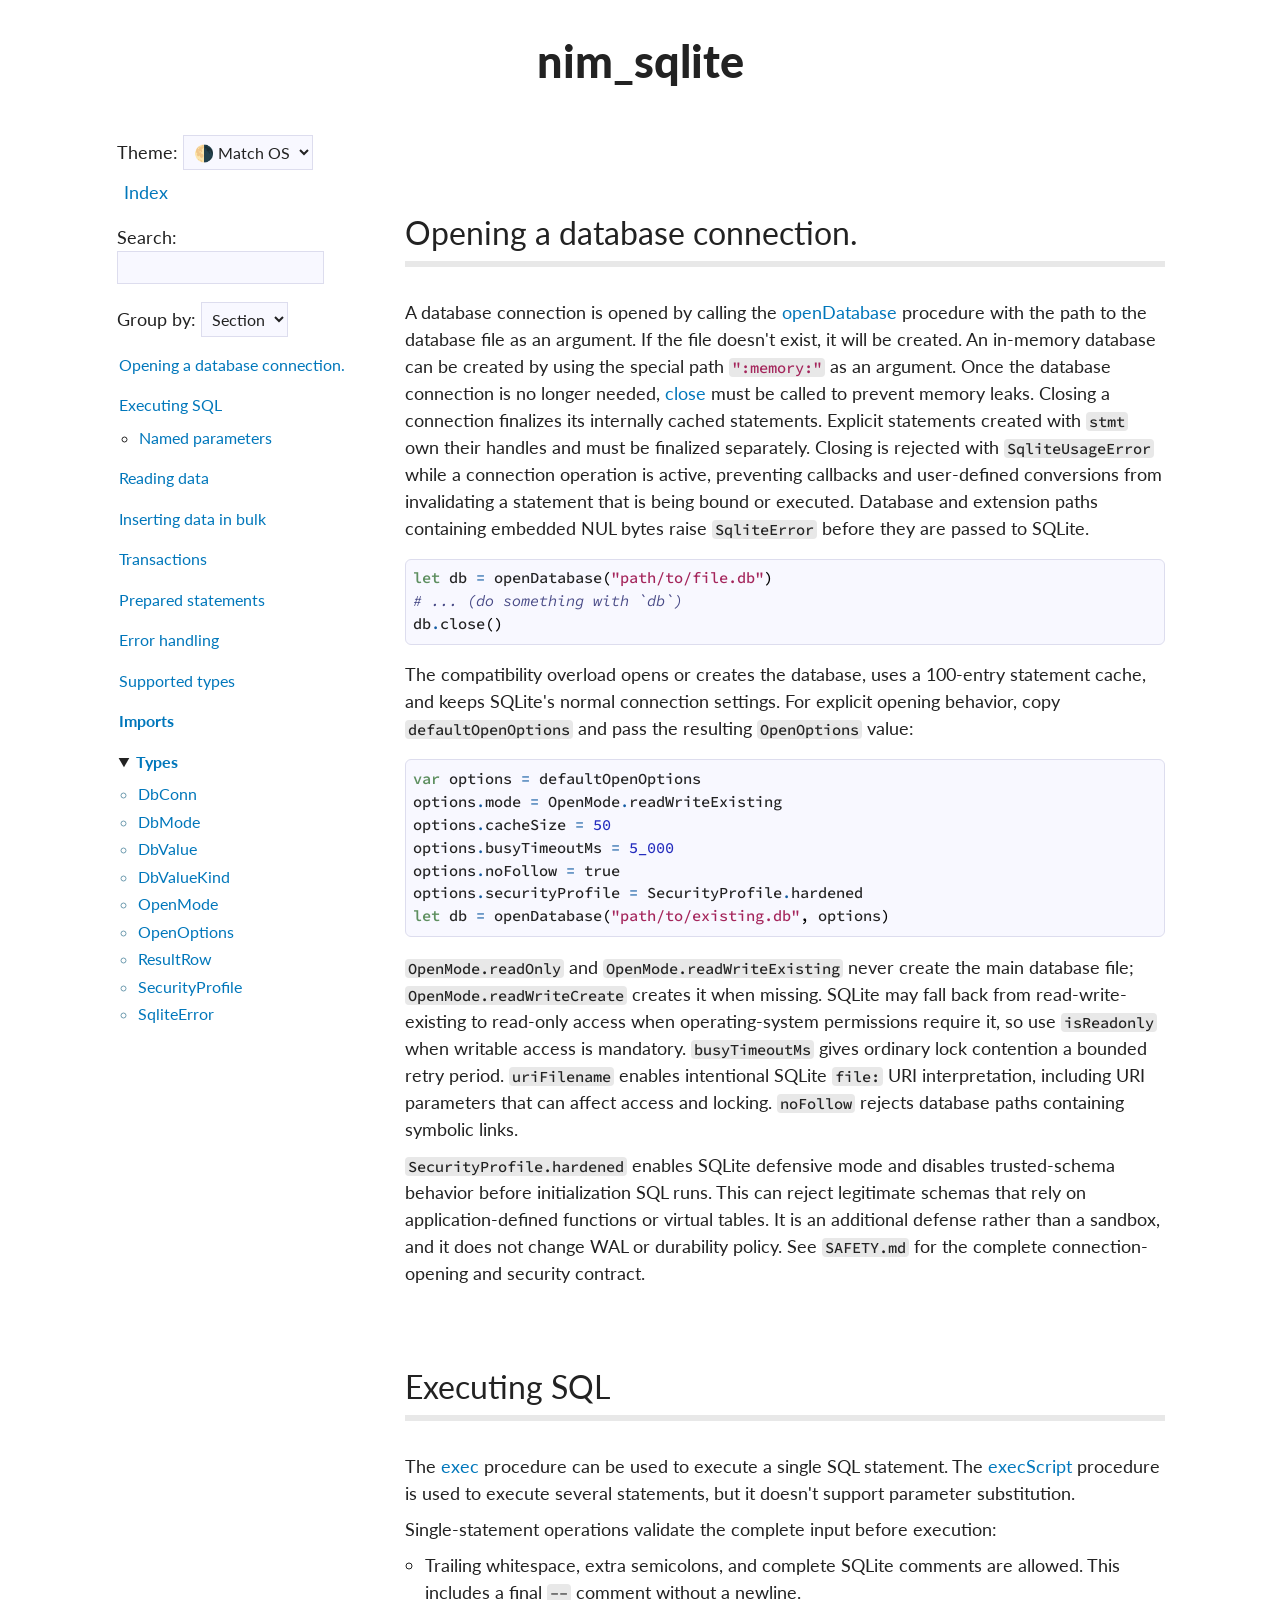
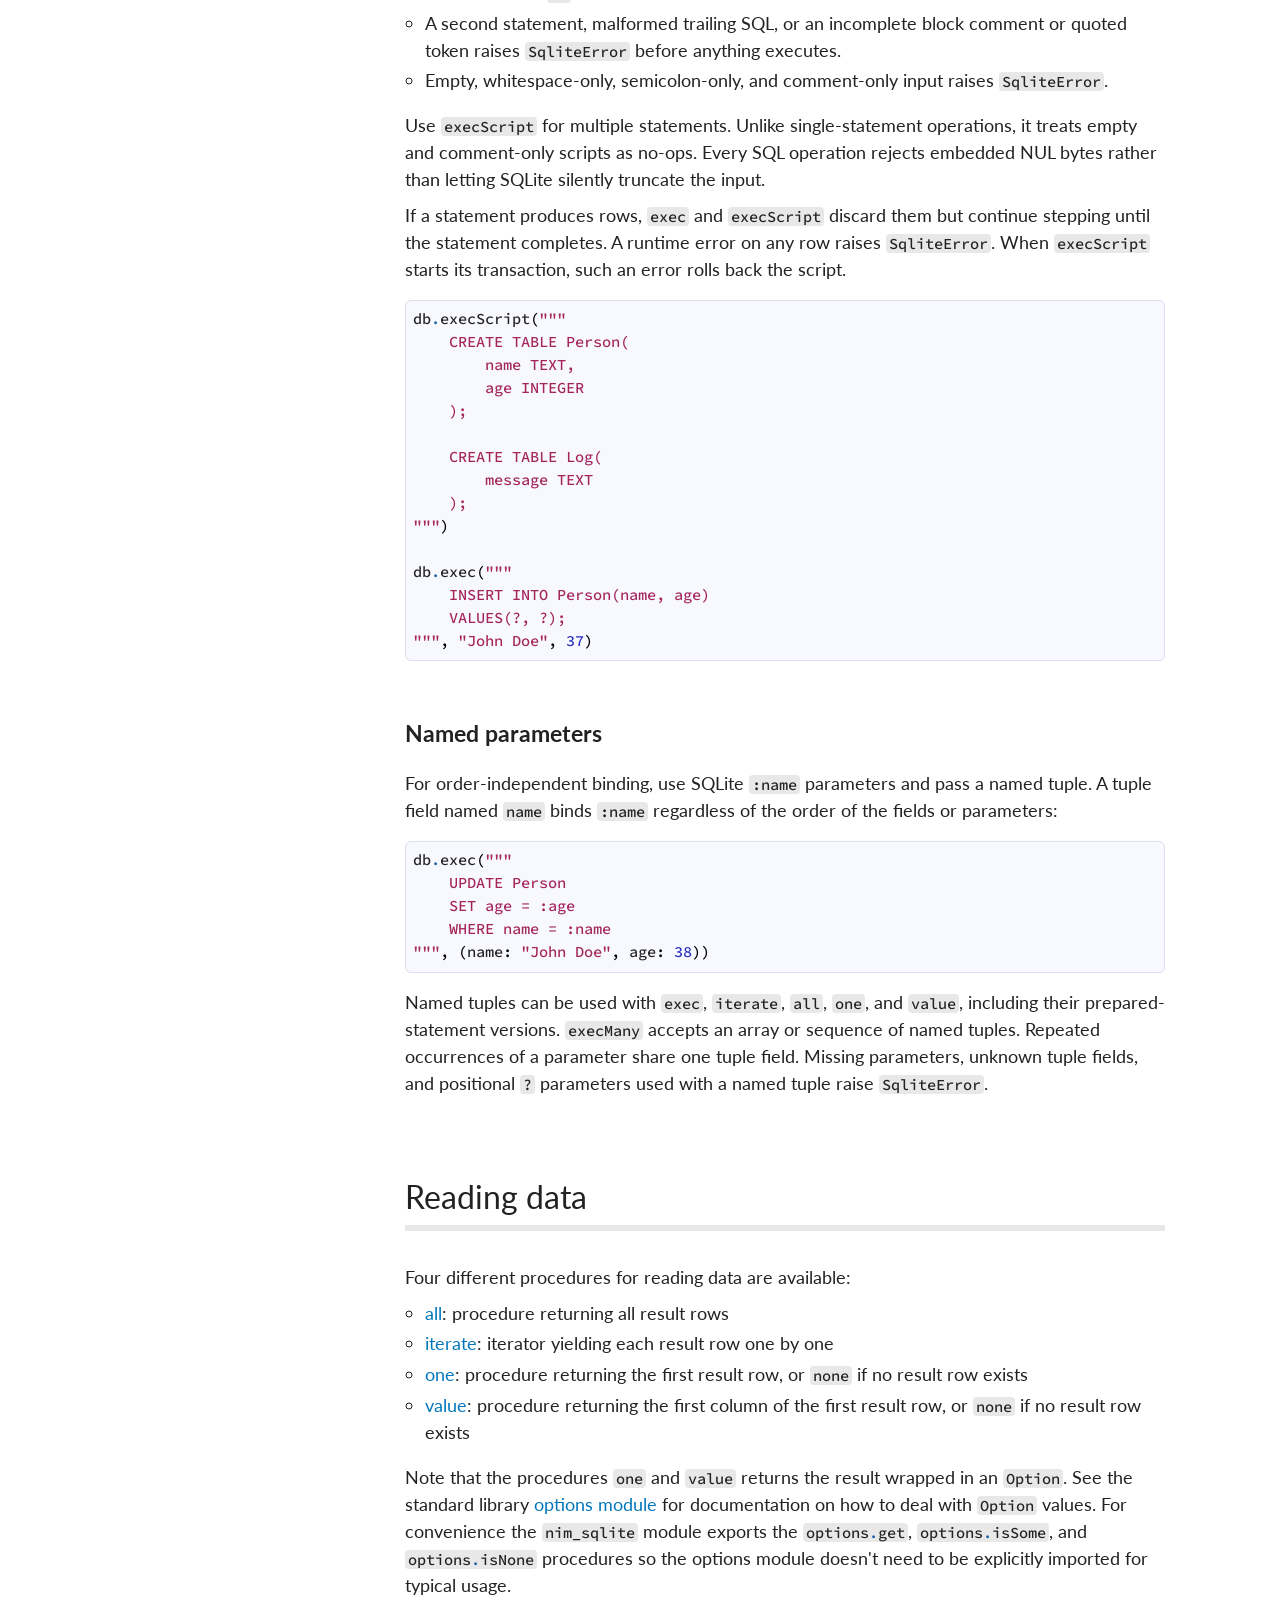
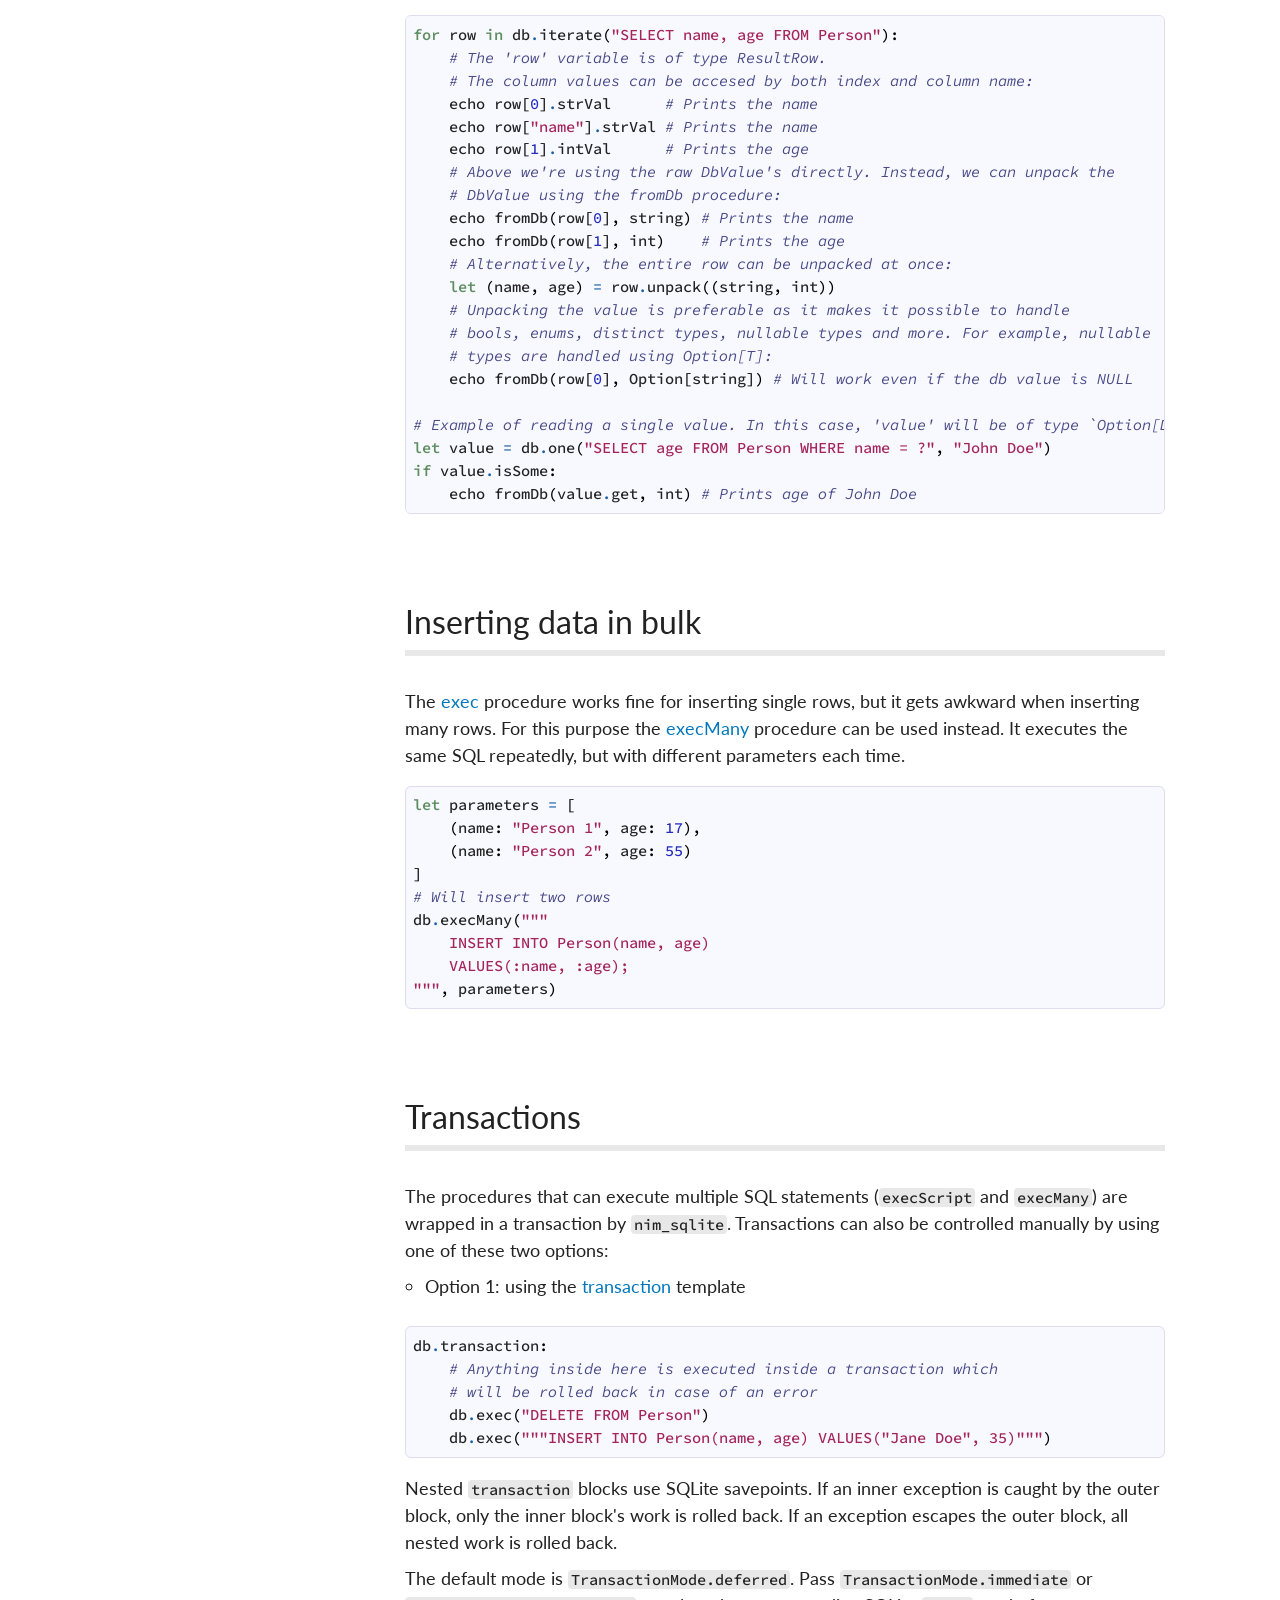
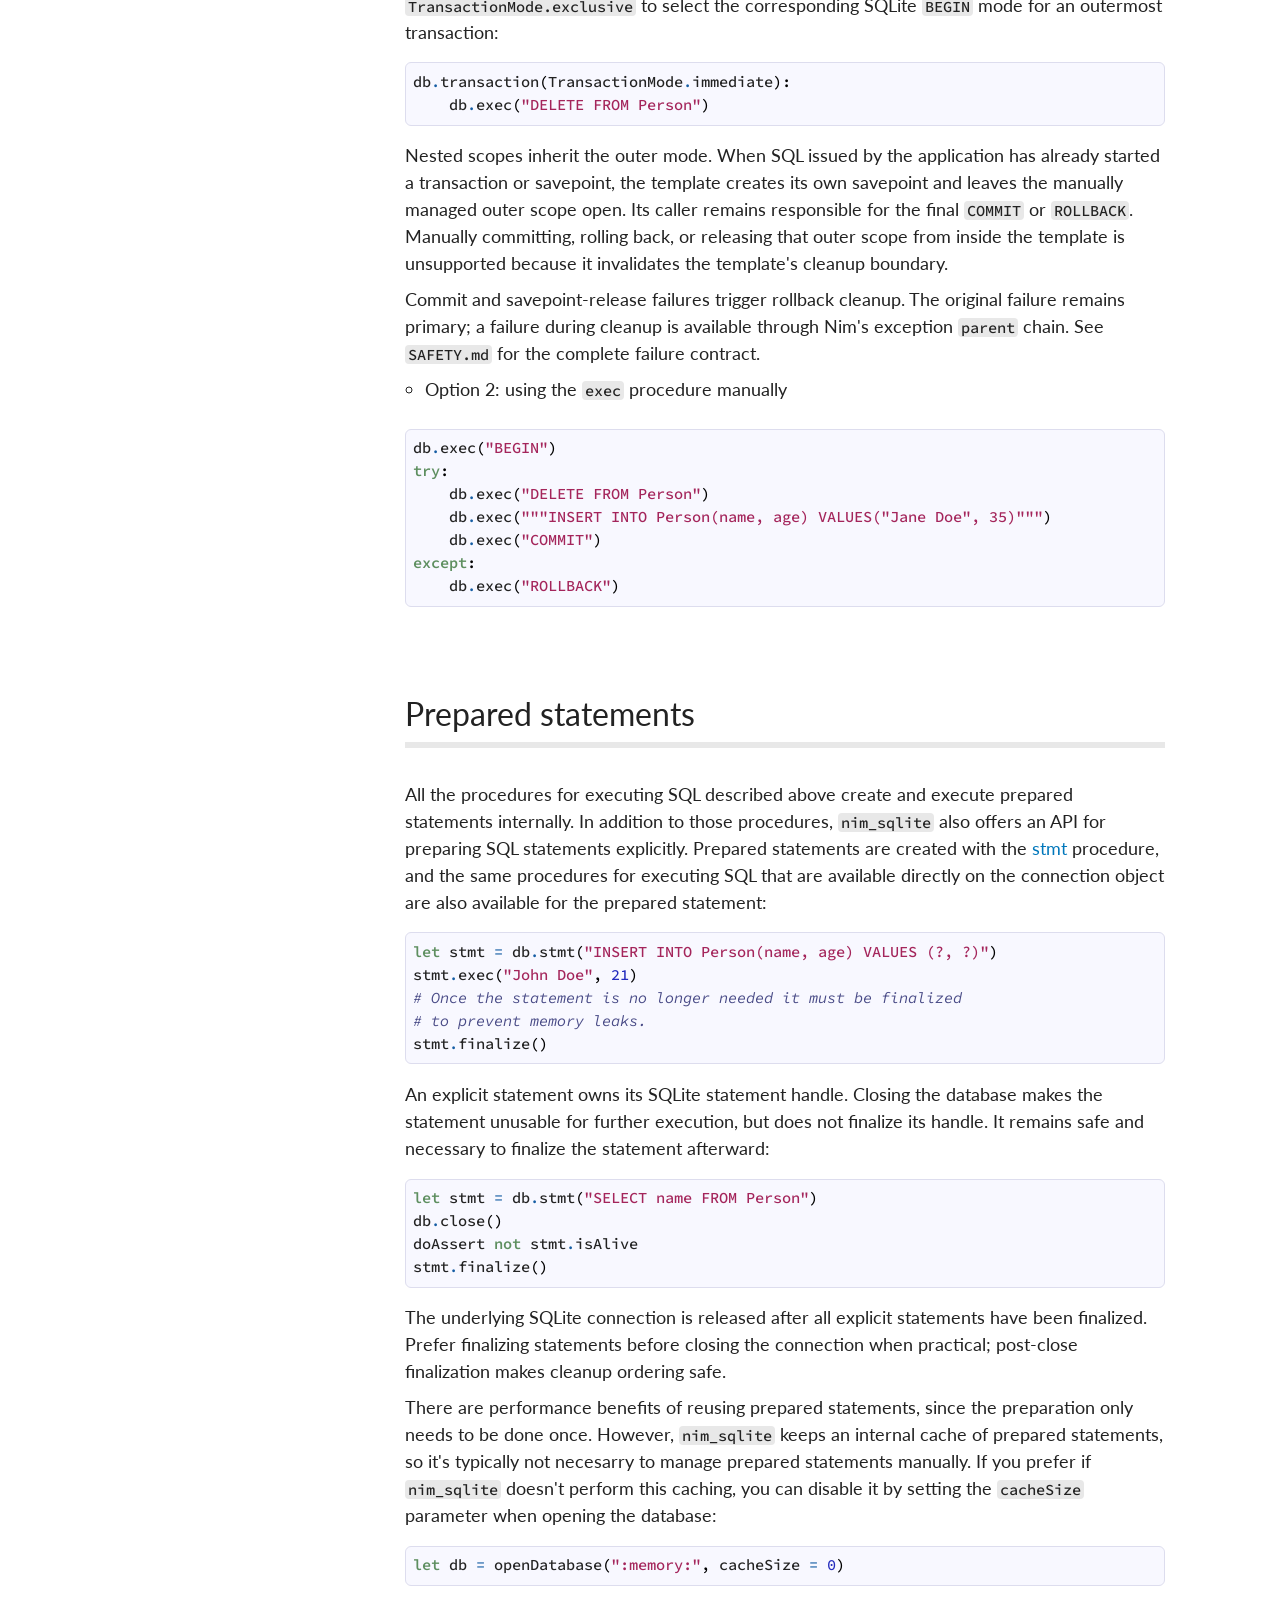
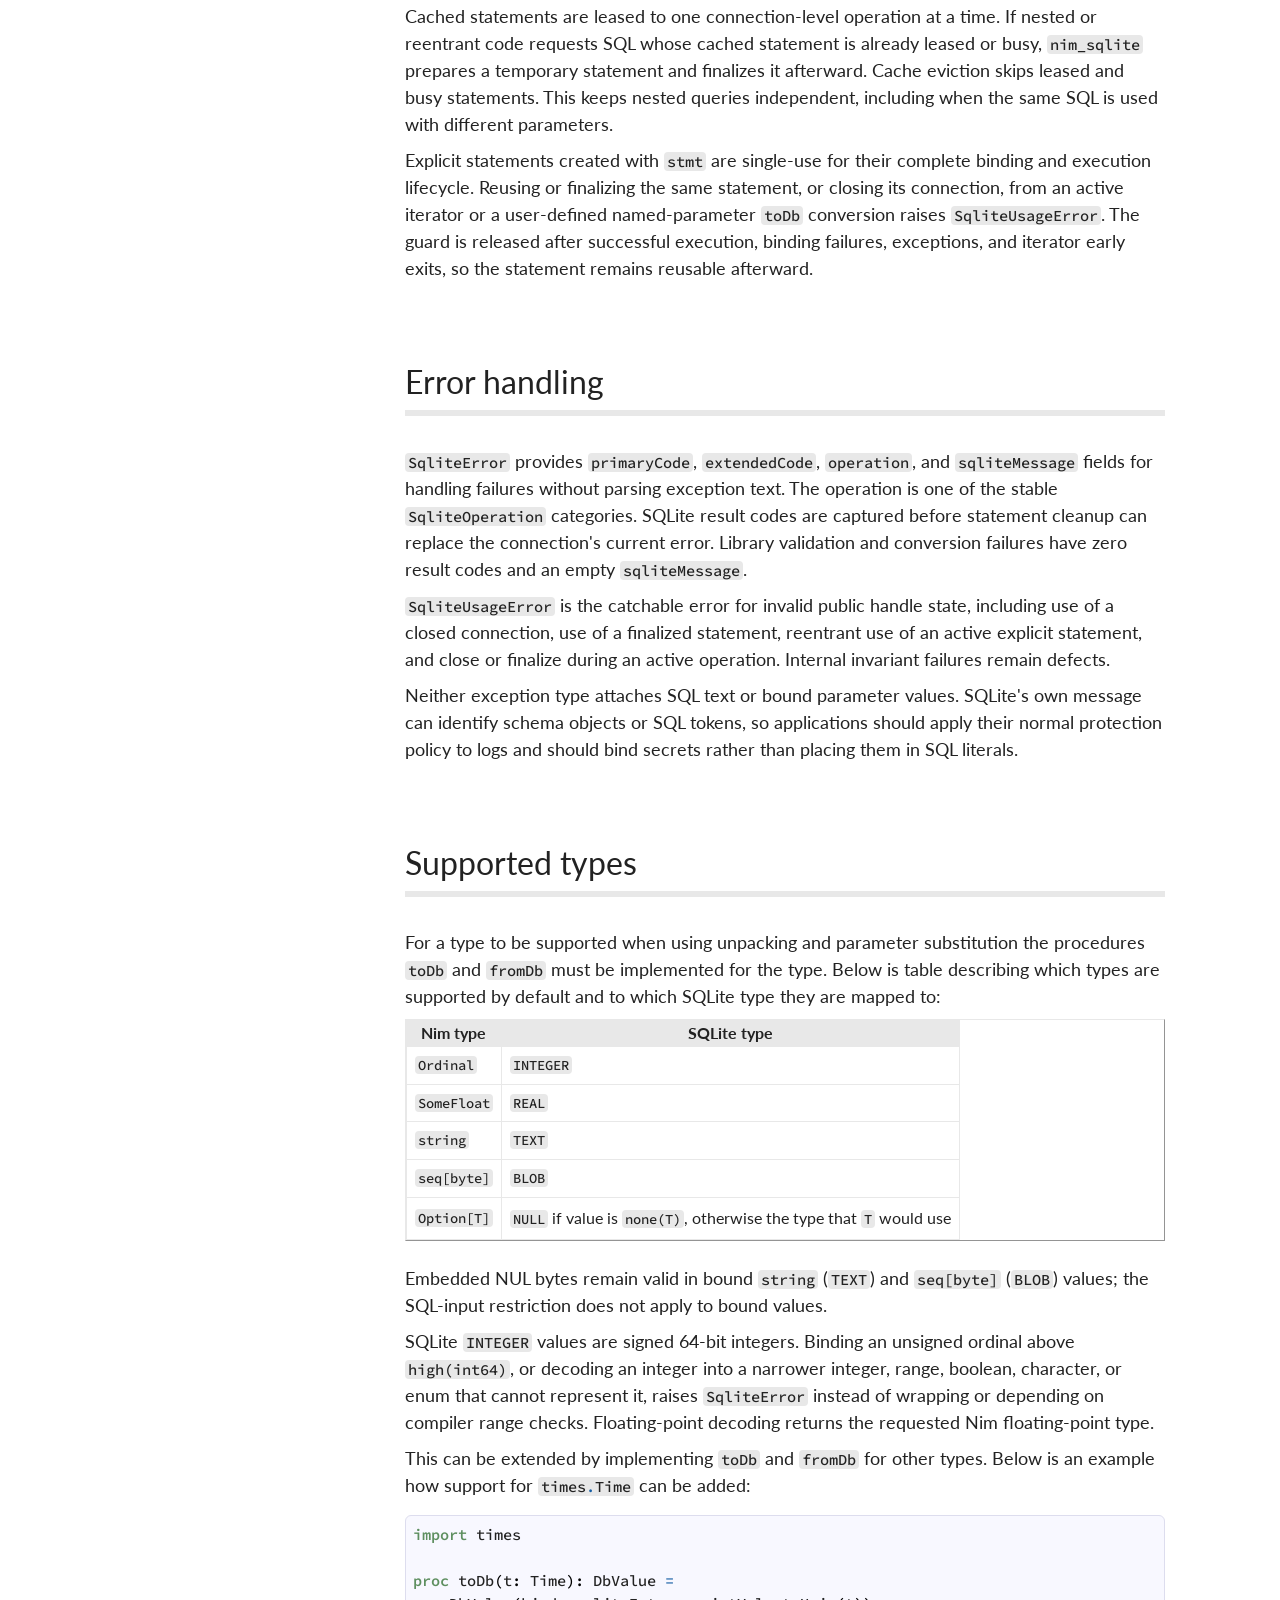
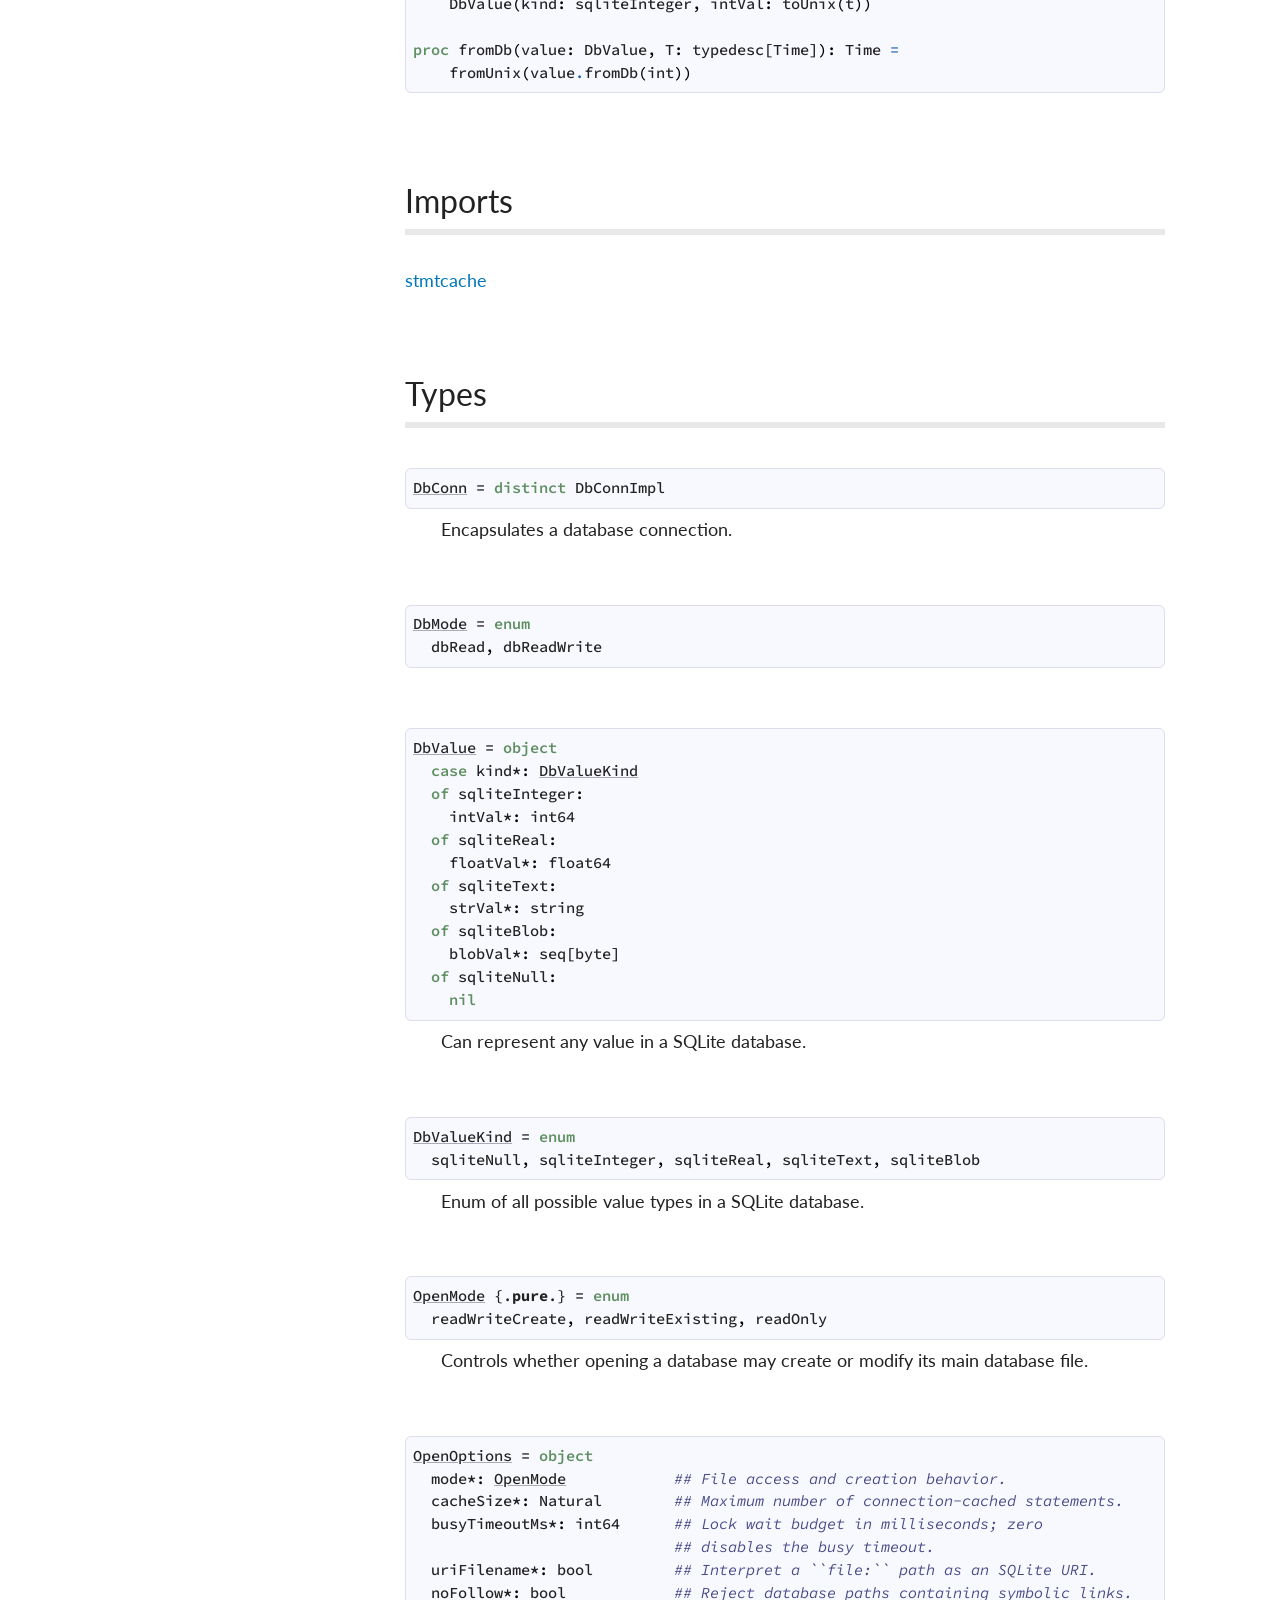
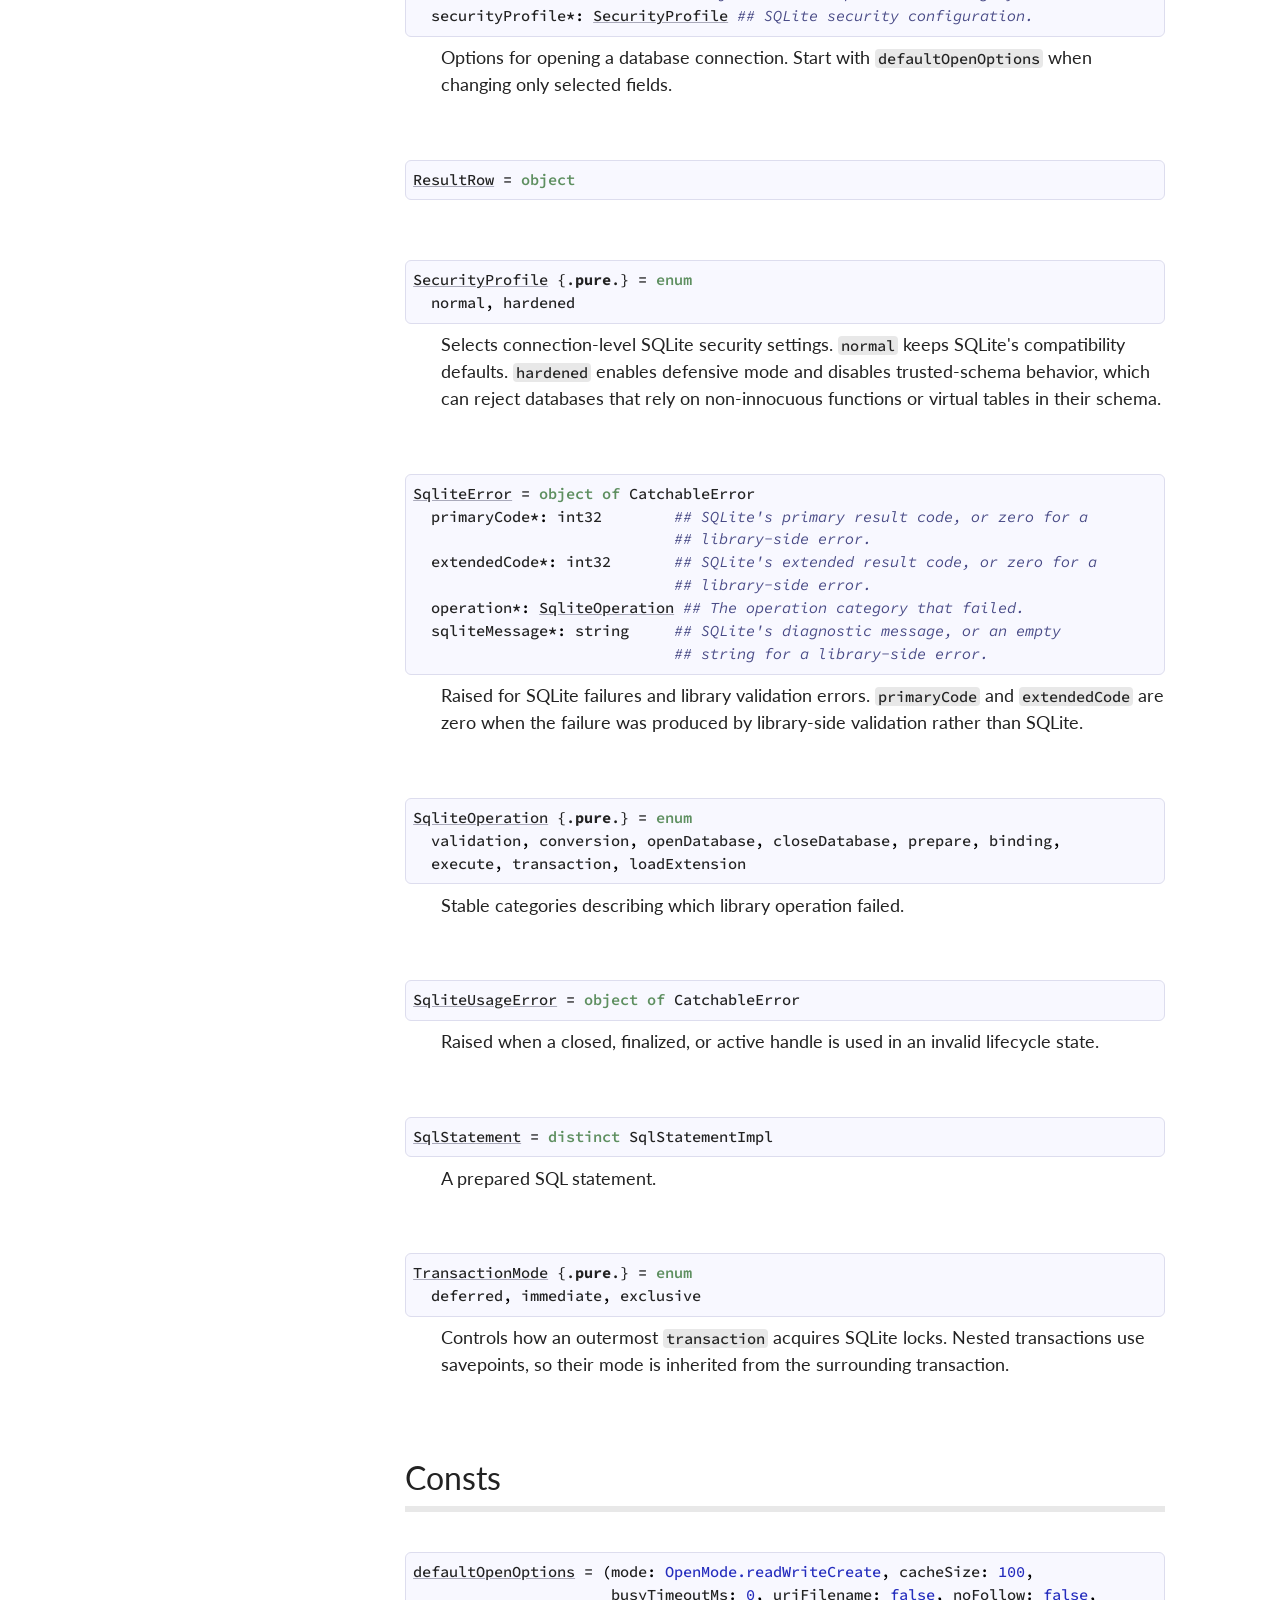
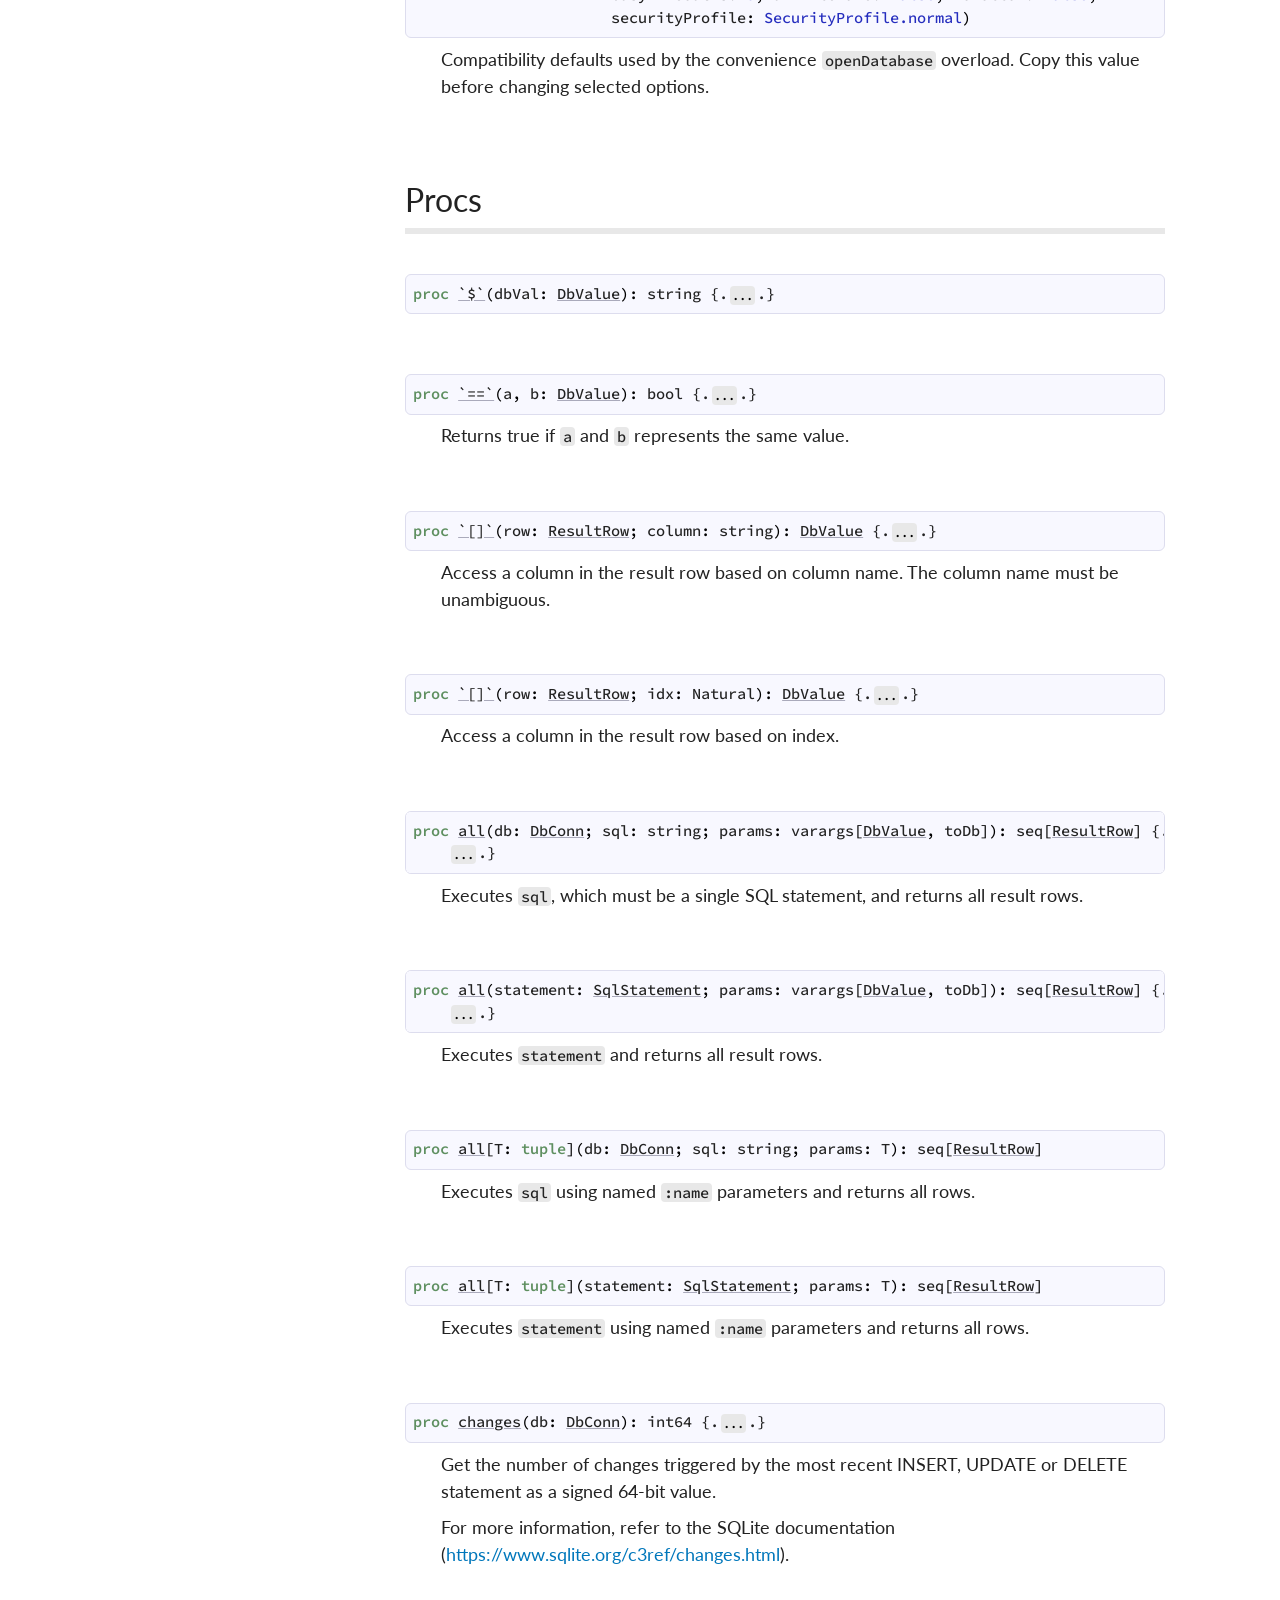
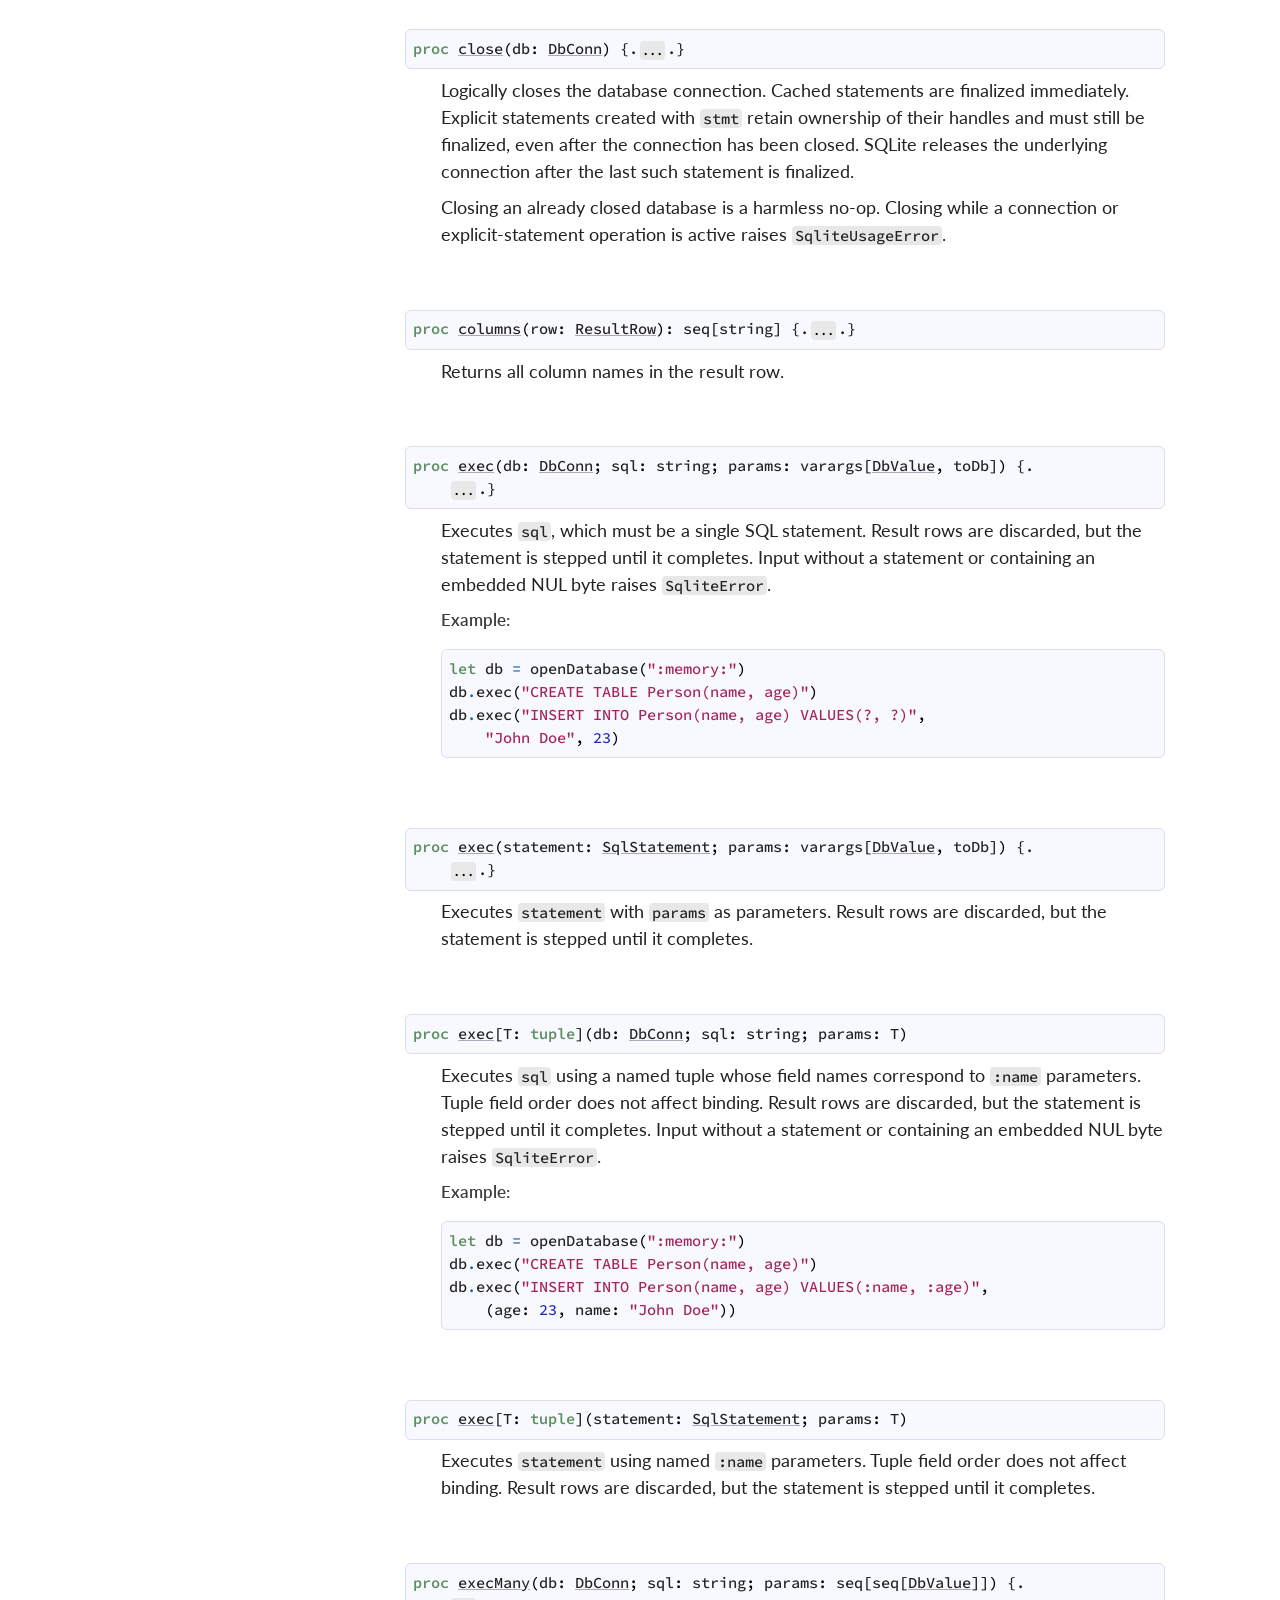
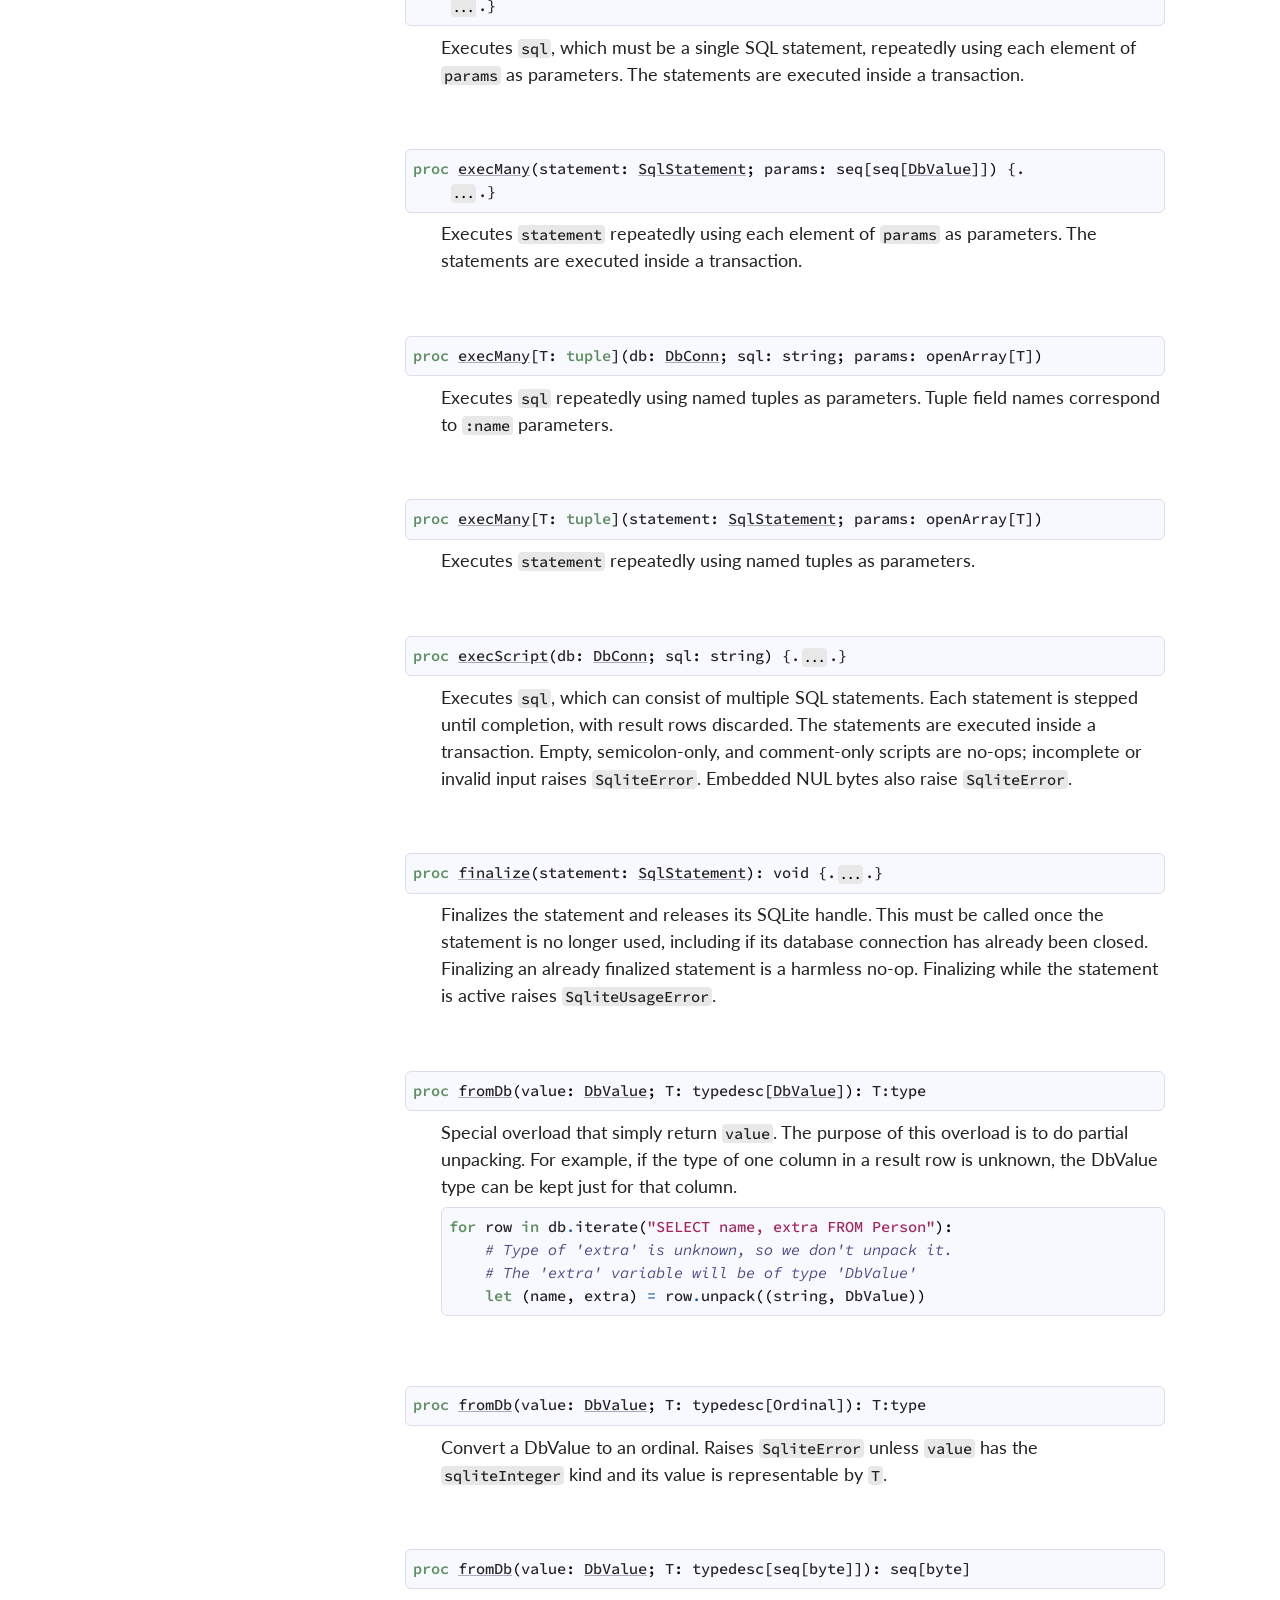
==== commit 89dbb850: "Finish phase 2.3 of the hardening phase" ====
--- a/docs/index.html
+++ b/docs/index.html
@@ -87,7 +87,19 @@
     nil">DbValue</a></li>
 <li><a class="reference" href="#DbValueKind" title="DbValueKind = enum
   sqliteNull, sqliteInteger, sqliteReal, sqliteText, sqliteBlob">DbValueKind</a></li>
+<li><a class="reference" href="#OpenMode" title="OpenMode {.pure.} = enum
+  readWriteCreate, readWriteExisting, readOnly">OpenMode</a></li>
+<li><a class="reference" href="#OpenOptions" title="OpenOptions = object
+  mode*: OpenMode            ## File access and creation behavior.
+  cacheSize*: Natural        ## Maximum number of connection-cached statements.
+  busyTimeoutMs*: int64      ## Lock wait budget in milliseconds; zero
+                             ## disables the busy timeout.
+  uriFilename*: bool         ## Interpret a ``file:`` path as an SQLite URI.
+  noFollow*: bool            ## Reject database paths containing symbolic links.
+  securityProfile*: SecurityProfile ## SQLite security configuration.">OpenOptions</a></li>
 <li><a class="reference" href="#ResultRow" title="ResultRow = object">ResultRow</a></li>
+<li><a class="reference" href="#SecurityProfile" title="SecurityProfile {.pure.} = enum
+  normal, hardened">SecurityProfile</a></li>
 <li><a class="reference" href="#SqliteError" title="SqliteError = object of CatchableError
   primaryCode*: int32        ## SQLite's primary result code, or zero for a
                              ## library-side error.
@@ -109,6 +121,17 @@
 </li>
 <li>
   <details open>
+    <summary><a class="reference reference-toplevel" href="#10" id="60">Consts</a></summary>
+    <ul class="simple simple-toc-section">
+      <li><a class="reference" href="#defaultOpenOptions" title="defaultOpenOptions = (mode: OpenMode.readWriteCreate, cacheSize: 100,
+                      busyTimeoutMs: 0, uriFilename: false, noFollow: false,
+                      securityProfile: SecurityProfile.normal)">defaultOpenOptions</a></li>
+
+    </ul>
+  </details>
+</li>
+<li>
+  <details open>
     <summary><a class="reference reference-toplevel" href="#12" id="62">Procs</a></summary>
     <ul class="simple simple-toc-section">
       <ul class="simple nested-toc-section">$
@@ -211,6 +234,7 @@
 </ul>
 <ul class="simple nested-toc-section">openDatabase
   <li><a class="reference" href="#openDatabase%2Cstring%2CNatural" title="openDatabase(path: string; mode = dbReadWrite; cacheSize: Natural = 100): DbConn">openDatabase(path: string; mode = dbReadWrite; cacheSize: Natural = 100): DbConn</a></li>
+<li><a class="reference" href="#openDatabase%2Cstring%2COpenOptions" title="openDatabase(path: string; options: OpenOptions): DbConn">openDatabase(path: string; options: OpenOptions): DbConn</a></li>
 
 </ul>
 <ul class="simple nested-toc-section">rows
@@ -298,7 +322,16 @@
 <h1><a class="toc-backref" id="opening-a-database-connectiondot" href="#opening-a-database-connectiondot">Opening a database connection.</a></h1><p>A database connection is opened by calling the <a class="reference external" href="#openDatabase,string,Natural">openDatabase</a> procedure with the path to the database file as an argument. If the file doesn't exist, it will be created. An in-memory database can be created by using the special path <tt class="docutils literal"><span class="pre"><span class="StringLit">&quot;:memory:&quot;</span></span></tt> as an argument. Once the database connection is no longer needed, <a class="reference external" href="#close,DbConn">close</a> must be called to prevent memory leaks. Closing a connection finalizes its internally cached statements. Explicit statements created with <tt class="docutils literal"><span class="pre">stmt</span></tt> own their handles and must be finalized separately. Closing is rejected with <tt class="docutils literal"><span class="pre">SqliteUsageError</span></tt> while a connection operation is active, preventing callbacks and user-defined conversions from invalidating a statement that is being bound or executed. Database and extension paths containing embedded NUL bytes raise <tt class="docutils literal"><span class="pre">SqliteError</span></tt> before they are passed to SQLite.</p>
 <pre class="listing"><span class="Keyword">let</span> <span class="Identifier">db</span> <span class="Operator">=</span> <span class="Identifier">openDatabase</span><span class="Punctuation">(</span><span class="StringLit">&quot;path/to/file.db&quot;</span><span class="Punctuation">)</span>
 <span class="Comment"># ... (do something with `db`)</span>
-<span class="Identifier">db</span><span class="Operator">.</span><span class="Identifier">close</span><span class="Punctuation">(</span><span class="Punctuation">)</span></pre>
+<span class="Identifier">db</span><span class="Operator">.</span><span class="Identifier">close</span><span class="Punctuation">(</span><span class="Punctuation">)</span></pre><p>The compatibility overload opens or creates the database, uses a 100-entry statement cache, and keeps SQLite's normal connection settings. For explicit opening behavior, copy <tt class="docutils literal"><span class="pre">defaultOpenOptions</span></tt> and pass the resulting <tt class="docutils literal"><span class="pre">OpenOptions</span></tt> value:</p>
+<pre class="listing"><span class="Keyword">var</span> <span class="Identifier">options</span> <span class="Operator">=</span> <span class="Identifier">defaultOpenOptions</span>
+<span class="Identifier">options</span><span class="Operator">.</span><span class="Identifier">mode</span> <span class="Operator">=</span> <span class="Identifier">OpenMode</span><span class="Operator">.</span><span class="Identifier">readWriteExisting</span>
+<span class="Identifier">options</span><span class="Operator">.</span><span class="Identifier">cacheSize</span> <span class="Operator">=</span> <span class="DecNumber">50</span>
+<span class="Identifier">options</span><span class="Operator">.</span><span class="Identifier">busyTimeoutMs</span> <span class="Operator">=</span> <span class="DecNumber">5_000</span>
+<span class="Identifier">options</span><span class="Operator">.</span><span class="Identifier">noFollow</span> <span class="Operator">=</span> <span class="Identifier">true</span>
+<span class="Identifier">options</span><span class="Operator">.</span><span class="Identifier">securityProfile</span> <span class="Operator">=</span> <span class="Identifier">SecurityProfile</span><span class="Operator">.</span><span class="Identifier">hardened</span>
+<span class="Keyword">let</span> <span class="Identifier">db</span> <span class="Operator">=</span> <span class="Identifier">openDatabase</span><span class="Punctuation">(</span><span class="StringLit">&quot;path/to/existing.db&quot;</span><span class="Punctuation">,</span> <span class="Identifier">options</span><span class="Punctuation">)</span></pre><p><tt class="docutils literal"><span class="pre">OpenMode.readOnly</span></tt> and <tt class="docutils literal"><span class="pre">OpenMode.readWriteExisting</span></tt> never create the main database file; <tt class="docutils literal"><span class="pre">OpenMode.readWriteCreate</span></tt> creates it when missing. SQLite may fall back from read-write-existing to read-only access when operating-system permissions require it, so use <tt class="docutils literal"><span class="pre">isReadonly</span></tt> when writable access is mandatory. <tt class="docutils literal"><span class="pre">busyTimeoutMs</span></tt> gives ordinary lock contention a bounded retry period. <tt class="docutils literal"><span class="pre">uriFilename</span></tt> enables intentional SQLite <tt class="docutils literal"><span class="pre">file:</span></tt> URI interpretation, including URI parameters that can affect access and locking. <tt class="docutils literal"><span class="pre">noFollow</span></tt> rejects database paths containing symbolic links.</p>
+<p><tt class="docutils literal"><span class="pre">SecurityProfile.hardened</span></tt> enables SQLite defensive mode and disables trusted-schema behavior before initialization SQL runs. This can reject legitimate schemas that rely on application-defined functions or virtual tables. It is an additional defense rather than a sandbox, and it does not change WAL or durability policy. See <tt class="docutils literal"><span class="pre">SAFETY.md</span></tt> for the complete connection-opening and security contract.</p>
+
 <h1><a class="toc-backref" id="executing-sql" href="#executing-sql">Executing SQL</a></h1><p>The <a class="reference external" href="#exec,DbConn,string,varargs[DbValue,toDb]">exec</a> procedure can be used to execute a single SQL statement. The <a class="reference external" href="#execScript,DbConn,string">execScript</a> procedure is used to execute several statements, but it doesn't support parameter substitution.</p>
 <p>Single-statement operations validate the complete input before execution:</p>
 <ul class="simple"><li>Trailing whitespace, extra semicolons, and complete SQLite comments are allowed. This includes a final <tt class="docutils literal"><span class="pre">--</span></tt> comment without a newline.</li>
@@ -479,11 +512,44 @@
 
   </dd>
 </div>
+<div id="OpenMode">
+  <dt><pre><a href="#OpenMode"><span class="Identifier">OpenMode</span></a> {.<span class="Identifier">pure</span>.} <span class="Other">=</span> <span class="Keyword">enum</span>
+  <span class="Identifier">readWriteCreate</span><span class="Other">,</span> <span class="Identifier">readWriteExisting</span><span class="Other">,</span> <span class="Identifier">readOnly</span></pre></dt>
+  <dd>
+
+    Controls whether opening a database may create or modify its main database file.
+
+  </dd>
+</div>
+<div id="OpenOptions">
+  <dt><pre><a href="#OpenOptions"><span class="Identifier">OpenOptions</span></a> <span class="Other">=</span> <span class="Keyword">object</span>
+  <span class="Identifier">mode</span><span class="Operator">*</span><span class="Other">:</span> <a href="#OpenMode"><span class="Identifier">OpenMode</span></a>            <span class="Comment">## File access and creation behavior.</span>
+  <span class="Identifier">cacheSize</span><span class="Operator">*</span><span class="Other">:</span> <span class="Identifier">Natural</span>        <span class="Comment">## Maximum number of connection-cached statements.</span>
+  <span class="Identifier">busyTimeoutMs</span><span class="Operator">*</span><span class="Other">:</span> <span class="Identifier">int64</span>      <span class="Comment">## Lock wait budget in milliseconds; zero</span>
+                             <span class="Comment">## disables the busy timeout.</span>
+  <span class="Identifier">uriFilename</span><span class="Operator">*</span><span class="Other">:</span> <span class="Identifier">bool</span>         <span class="Comment">## Interpret a ``file:`` path as an SQLite URI.</span>
+  <span class="Identifier">noFollow</span><span class="Operator">*</span><span class="Other">:</span> <span class="Identifier">bool</span>            <span class="Comment">## Reject database paths containing symbolic links.</span>
+  <span class="Identifier">securityProfile</span><span class="Operator">*</span><span class="Other">:</span> <a href="#SecurityProfile"><span class="Identifier">SecurityProfile</span></a> <span class="Comment">## SQLite security configuration.</span></pre></dt>
+  <dd>
+
+    Options for opening a database connection. Start with <tt class="docutils literal"><span class="pre">defaultOpenOptions</span></tt> when changing only selected fields.
+
+  </dd>
+</div>
 <div id="ResultRow">
   <dt><pre><a href="#ResultRow"><span class="Identifier">ResultRow</span></a> <span class="Other">=</span> <span class="Keyword">object</span></pre></dt>
   <dd>
 
 
+
+  </dd>
+</div>
+<div id="SecurityProfile">
+  <dt><pre><a href="#SecurityProfile"><span class="Identifier">SecurityProfile</span></a> {.<span class="Identifier">pure</span>.} <span class="Other">=</span> <span class="Keyword">enum</span>
+  <span class="Identifier">normal</span><span class="Other">,</span> <span class="Identifier">hardened</span></pre></dt>
+  <dd>
+
+    Selects connection-level SQLite security settings. <tt class="docutils literal"><span class="pre">normal</span></tt> keeps SQLite's compatibility defaults. <tt class="docutils literal"><span class="pre">hardened</span></tt> enables defensive mode and disables trusted-schema behavior, which can reject databases that rely on non-innocuous functions or virtual tables in their schema.
 
   </dd>
 </div>
@@ -540,6 +606,22 @@
 
   </dl>
 </div>
+<div class="section" id="10">
+  <h1><a class="toc-backref" href="#10">Consts</a></h1>
+  <dl class="item">
+    <div id="defaultOpenOptions">
+  <dt><pre><a href="#defaultOpenOptions"><span class="Identifier">defaultOpenOptions</span></a> <span class="Other">=</span> <span class="Other">(</span><span class="Identifier">mode</span><span class="Other">:</span> <span class="DecNumber">OpenMode.readWriteCreate</span><span class="Other">,</span> <span class="Identifier">cacheSize</span><span class="Other">:</span> <span class="DecNumber">100</span><span class="Other">,</span>
+                      <span class="Identifier">busyTimeoutMs</span><span class="Other">:</span> <span class="DecNumber">0</span><span class="Other">,</span> <span class="Identifier">uriFilename</span><span class="Other">:</span> <span class="DecNumber">false</span><span class="Other">,</span> <span class="Identifier">noFollow</span><span class="Other">:</span> <span class="DecNumber">false</span><span class="Other">,</span>
+                      <span class="Identifier">securityProfile</span><span class="Other">:</span> <span class="DecNumber">SecurityProfile.normal</span><span class="Other">)</span></pre></dt>
+  <dd>
+
+    Compatibility defaults used by the convenience <tt class="docutils literal"><span class="pre">openDatabase</span></tt> overload. Copy this value before changing selected options.
+
+  </dd>
+</div>
+
+  </dl>
+</div>
 <div class="section" id="12">
   <h1><a class="toc-backref" href="#12">Procs</a></h1>
   <dl class="item">
@@ -963,8 +1045,8 @@
 <div id="openDatabase-procs-all">
   <div id="openDatabase,string,Natural">
   <dt><pre><span class="Keyword">proc</span> <a href="#openDatabase%2Cstring%2CNatural"><span class="Identifier">openDatabase</span></a><span class="Other">(</span><span class="Identifier">path</span><span class="Other">:</span> <span class="Identifier">string</span><span class="Other">;</span> <span class="Identifier">mode</span> <span class="Other">=</span> <span class="Identifier">dbReadWrite</span><span class="Other">;</span> <span class="Identifier">cacheSize</span><span class="Other">:</span> <span class="Identifier">Natural</span> <span class="Other">=</span> <span class="DecNumber">100</span><span class="Other">)</span><span class="Other">:</span> <a href="#DbConn"><span class="Identifier">DbConn</span></a> {.
-    <span><span class="Other pragmadots">...</span></span><span class="pragmawrap"><span class="Identifier">raises</span><span class="Other">:</span> <span class="Other">[</span><span class="Identifier">SqliteError</span><span class="Other">,</span> <span class="Identifier">SqliteError</span><span class="Other">,</span> <span class="Identifier">SqliteUsageError</span><span class="Other">,</span> <span class="Identifier">Exception</span><span class="Other">]</span><span class="Other">,</span>
-    <span class="Identifier">tags</span><span class="Other">:</span> <span class="Other">[</span><span class="Identifier">RootEffect</span><span class="Other">]</span><span class="Other">,</span> <span class="Identifier">forbids</span><span class="Other">:</span> <span class="Other">[</span><span class="Other">]</span></span>.}</pre></dt>
+    <span><span class="Other pragmadots">...</span></span><span class="pragmawrap"><span class="Identifier">raises</span><span class="Other">:</span> <span class="Other">[</span><span class="Identifier">SqliteError</span><span class="Other">,</span> <span class="Identifier">SqliteUsageError</span><span class="Other">,</span> <span class="Identifier">Exception</span><span class="Other">]</span><span class="Other">,</span> <span class="Identifier">tags</span><span class="Other">:</span> <span class="Other">[</span><span class="Identifier">RootEffect</span><span class="Other">]</span><span class="Other">,</span>
+    <span class="Identifier">forbids</span><span class="Other">:</span> <span class="Other">[</span><span class="Other">]</span></span>.}</pre></dt>
   <dd>
 
     <p>Open a new database connection to a database file. To create an in-memory database the special path <tt class="docutils literal"><span class="pre"><span class="StringLit">&quot;:memory:&quot;</span></span></tt> can be used. If the database doesn't already exist and <tt class="docutils literal"><span class="pre">mode</span></tt> is <tt class="docutils literal"><span class="pre">dbReadWrite</span></tt>, the database will be created. If the database doesn't exist and <tt class="docutils literal"><span class="pre">mode</span></tt> is <tt class="docutils literal"><span class="pre">dbRead</span></tt>, a <tt class="docutils literal"><span class="pre">SqliteError</span></tt> exception will be raised. Paths containing embedded NUL bytes also raise <tt class="docutils literal"><span class="pre">SqliteError</span></tt>.</p>
@@ -973,6 +1055,25 @@
 
 <p><strong class="examples_text">Example:</strong></p>
 <pre class="listing"><span class="Keyword">let</span> <span class="Identifier">memDb</span> <span class="Operator">=</span> <span class="Identifier">openDatabase</span><span class="Punctuation">(</span><span class="StringLit">&quot;:memory:&quot;</span><span class="Punctuation">)</span></pre>
+
+  </dd>
+</div>
+<div id="openDatabase,string,OpenOptions">
+  <dt><pre><span class="Keyword">proc</span> <a href="#openDatabase%2Cstring%2COpenOptions"><span class="Identifier">openDatabase</span></a><span class="Other">(</span><span class="Identifier">path</span><span class="Other">:</span> <span class="Identifier">string</span><span class="Other">;</span> <span class="Identifier">options</span><span class="Other">:</span> <a href="#OpenOptions"><span class="Identifier">OpenOptions</span></a><span class="Other">)</span><span class="Other">:</span> <a href="#DbConn"><span class="Identifier">DbConn</span></a> {.
+    <span><span class="Other pragmadots">...</span></span><span class="pragmawrap"><span class="Identifier">raises</span><span class="Other">:</span> <span class="Other">[</span><span class="Identifier">SqliteError</span><span class="Other">,</span> <span class="Identifier">SqliteError</span><span class="Other">,</span> <span class="Identifier">SqliteUsageError</span><span class="Other">,</span> <span class="Identifier">Exception</span><span class="Other">]</span><span class="Other">,</span>
+    <span class="Identifier">tags</span><span class="Other">:</span> <span class="Other">[</span><span class="Identifier">RootEffect</span><span class="Other">]</span><span class="Other">,</span> <span class="Identifier">forbids</span><span class="Other">:</span> <span class="Other">[</span><span class="Other">]</span></span>.}</pre></dt>
+  <dd>
+
+    <p>Open a database connection using explicit options. <tt class="docutils literal"><span class="pre">readOnly</span></tt> and <tt class="docutils literal"><span class="pre">readWriteExisting</span></tt> never create the main database file; <tt class="docutils literal"><span class="pre">readWriteCreate</span></tt> creates it when necessary. SQLite can fall back from <tt class="docutils literal"><span class="pre">readWriteExisting</span></tt> to read-only access when operating-system permissions prevent writing; use <tt class="docutils literal"><span class="pre"><span class="Identifier">isReadonly</span></span></tt> to inspect the result.</p>
+<p><tt class="docutils literal"><span class="pre">busyTimeoutMs</span></tt> controls how long SQLite's busy handler may sleep while waiting on a lock. <tt class="docutils literal"><span class="pre">uriFilename</span></tt> enables SQLite URI filename parsing, whose query parameters can make the requested mode more restrictive. <tt class="docutils literal"><span class="pre">noFollow</span></tt> requests <tt class="docutils literal"><span class="pre">SQLITE_OPEN_NOFOLLOW</span></tt>. The hardened security profile enables <tt class="docutils literal"><span class="pre">SQLITE_DBCONFIG_DEFENSIVE</span></tt> and disables <tt class="docutils literal"><span class="pre">SQLITE_DBCONFIG_TRUSTED_SCHEMA</span></tt>. It can reject otherwise valid schemas and is not a sandbox for hostile SQL or database files.</p>
+<p>Paths containing embedded NUL bytes raise <tt class="docutils literal"><span class="pre">SqliteError</span></tt>. Opening also fails if the busy timeout cannot be represented by SQLite's <tt class="docutils literal"><span class="pre">cint</span></tt> API.</p>
+
+<p><strong class="examples_text">Example:</strong></p>
+<pre class="listing"><span class="Keyword">var</span> <span class="Identifier">options</span> <span class="Operator">=</span> <span class="Identifier">defaultOpenOptions</span>
+<span class="Identifier">options</span><span class="Operator">.</span><span class="Identifier">mode</span> <span class="Operator">=</span> <span class="Identifier">OpenMode</span><span class="Operator">.</span><span class="Identifier">readWriteExisting</span>
+<span class="Identifier">options</span><span class="Operator">.</span><span class="Identifier">busyTimeoutMs</span> <span class="Operator">=</span> <span class="DecNumber">1_000</span>
+<span class="Keyword">let</span> <span class="Identifier">db</span> <span class="Operator">=</span> <span class="Identifier">openDatabase</span><span class="Punctuation">(</span><span class="StringLit">&quot;:memory:&quot;</span><span class="Punctuation">,</span> <span class="Identifier">options</span><span class="Punctuation">)</span>
+<span class="Identifier">db</span><span class="Operator">.</span><span class="Identifier">close</span><span class="Punctuation">(</span><span class="Punctuation">)</span></pre>
 
   </dd>
 </div>
@@ -1239,7 +1340,7 @@
       <div class="twelve-columns footer">
         <span class="nim-sprite"></span>
         <br>
-        <small style="color: var(--hint);">Made with Nim. Generated: 2026-08-25 15:10:56 UTC</small>
+        <small style="color: var(--hint);">Made with Nim. Generated: 2026-08-25 15:35:31 UTC</small>
       </div>
     </div>
   </div>
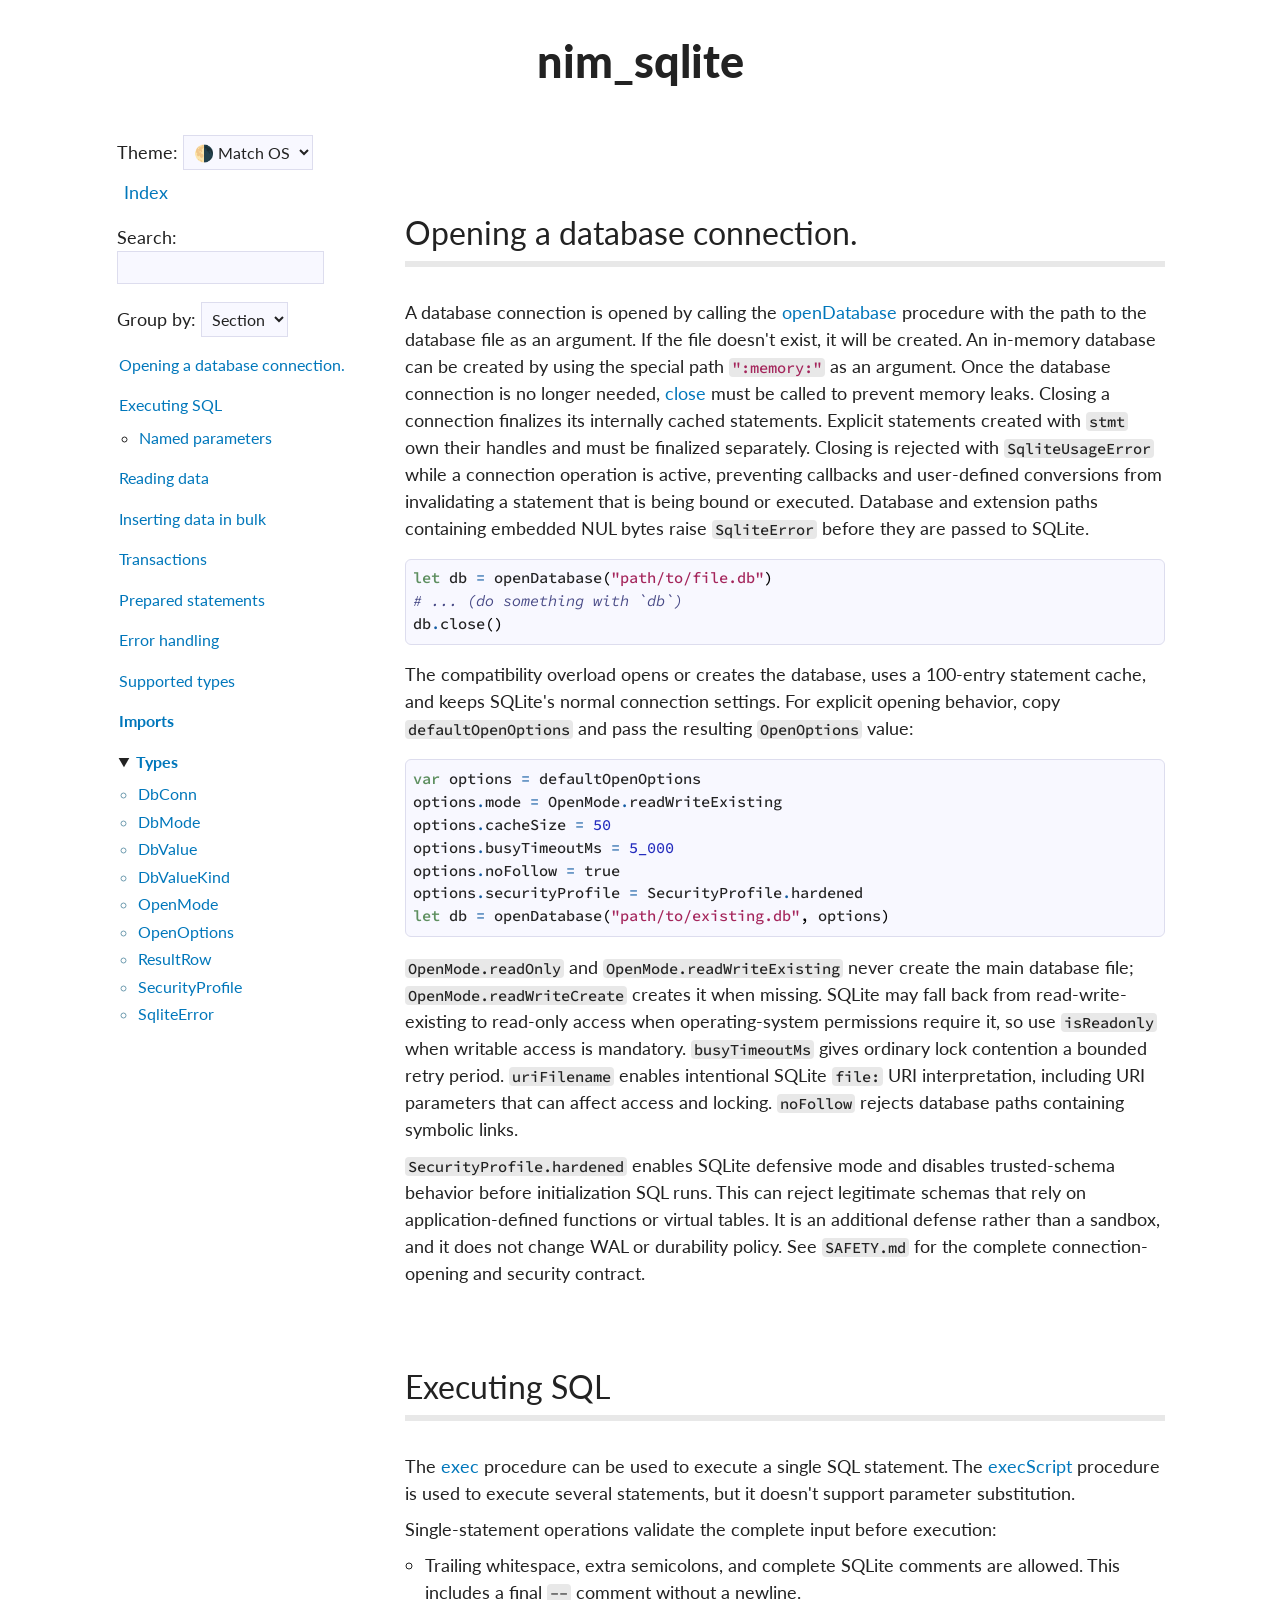
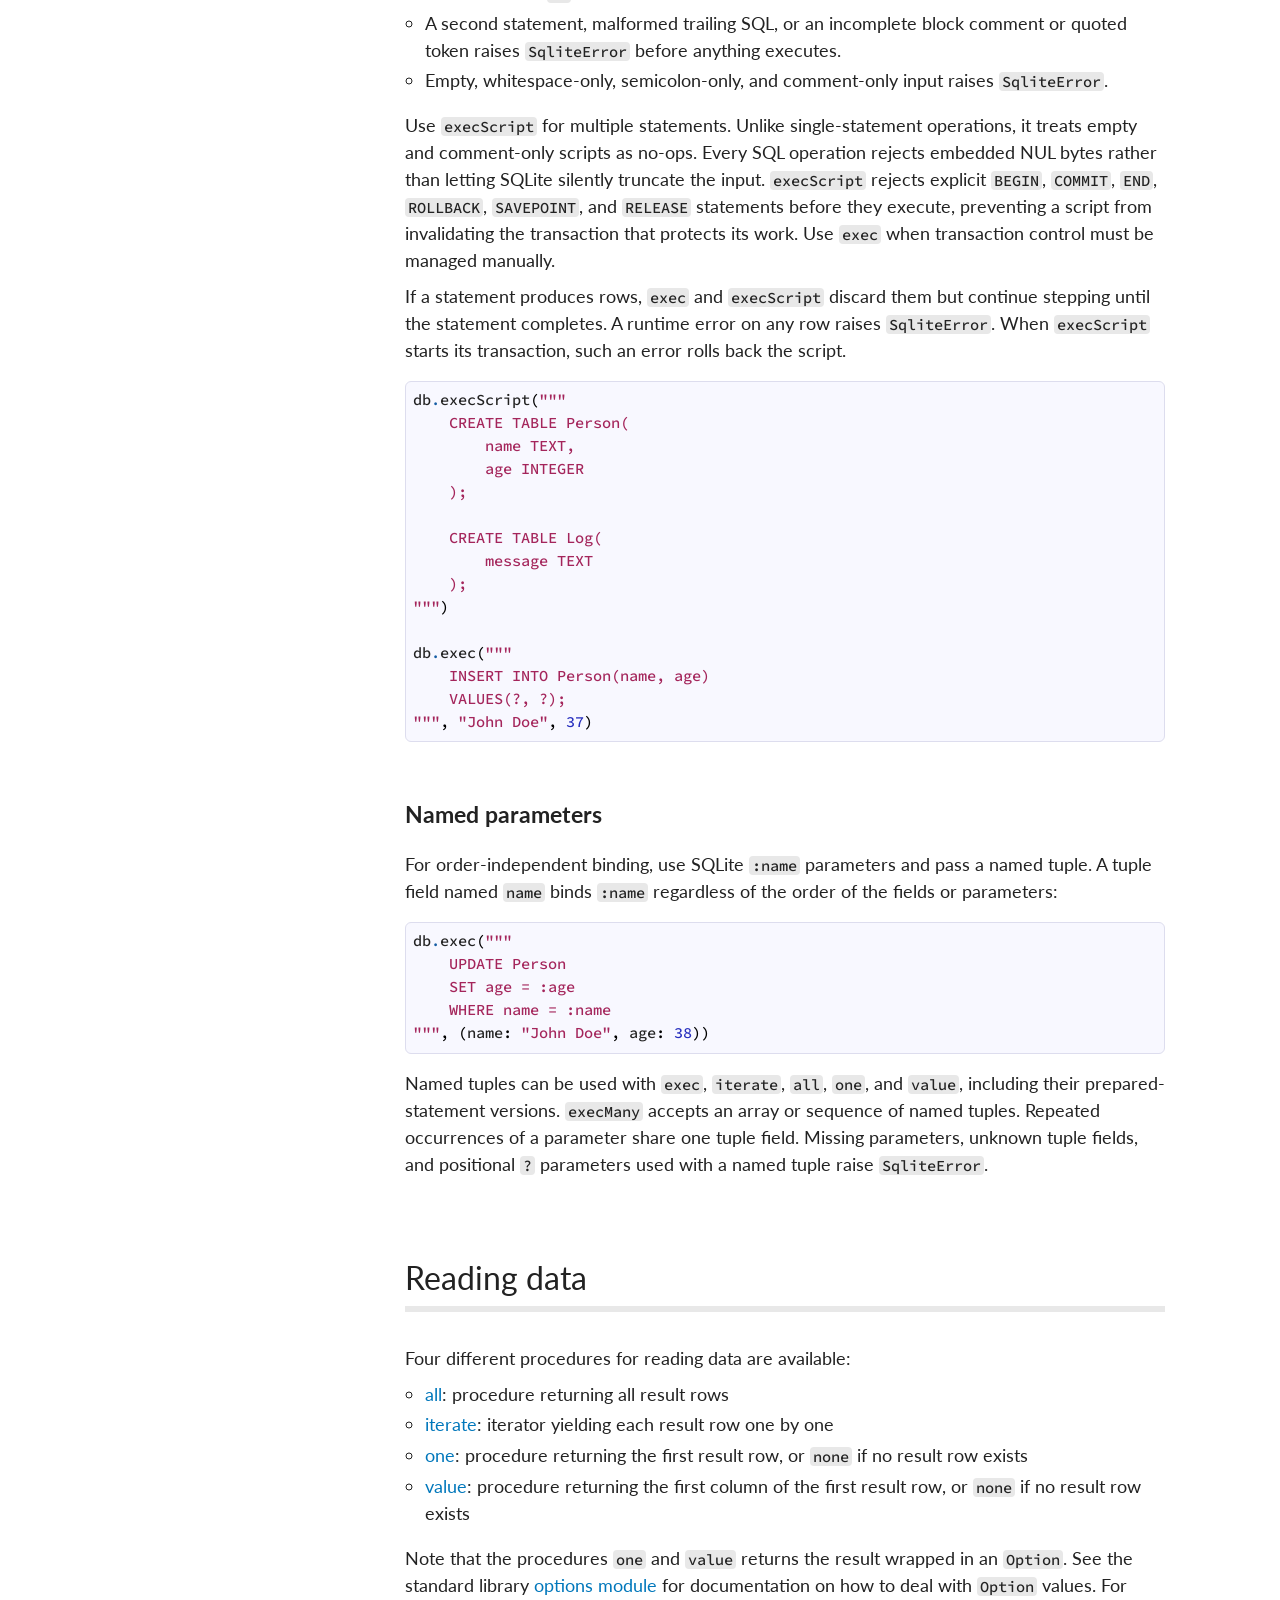
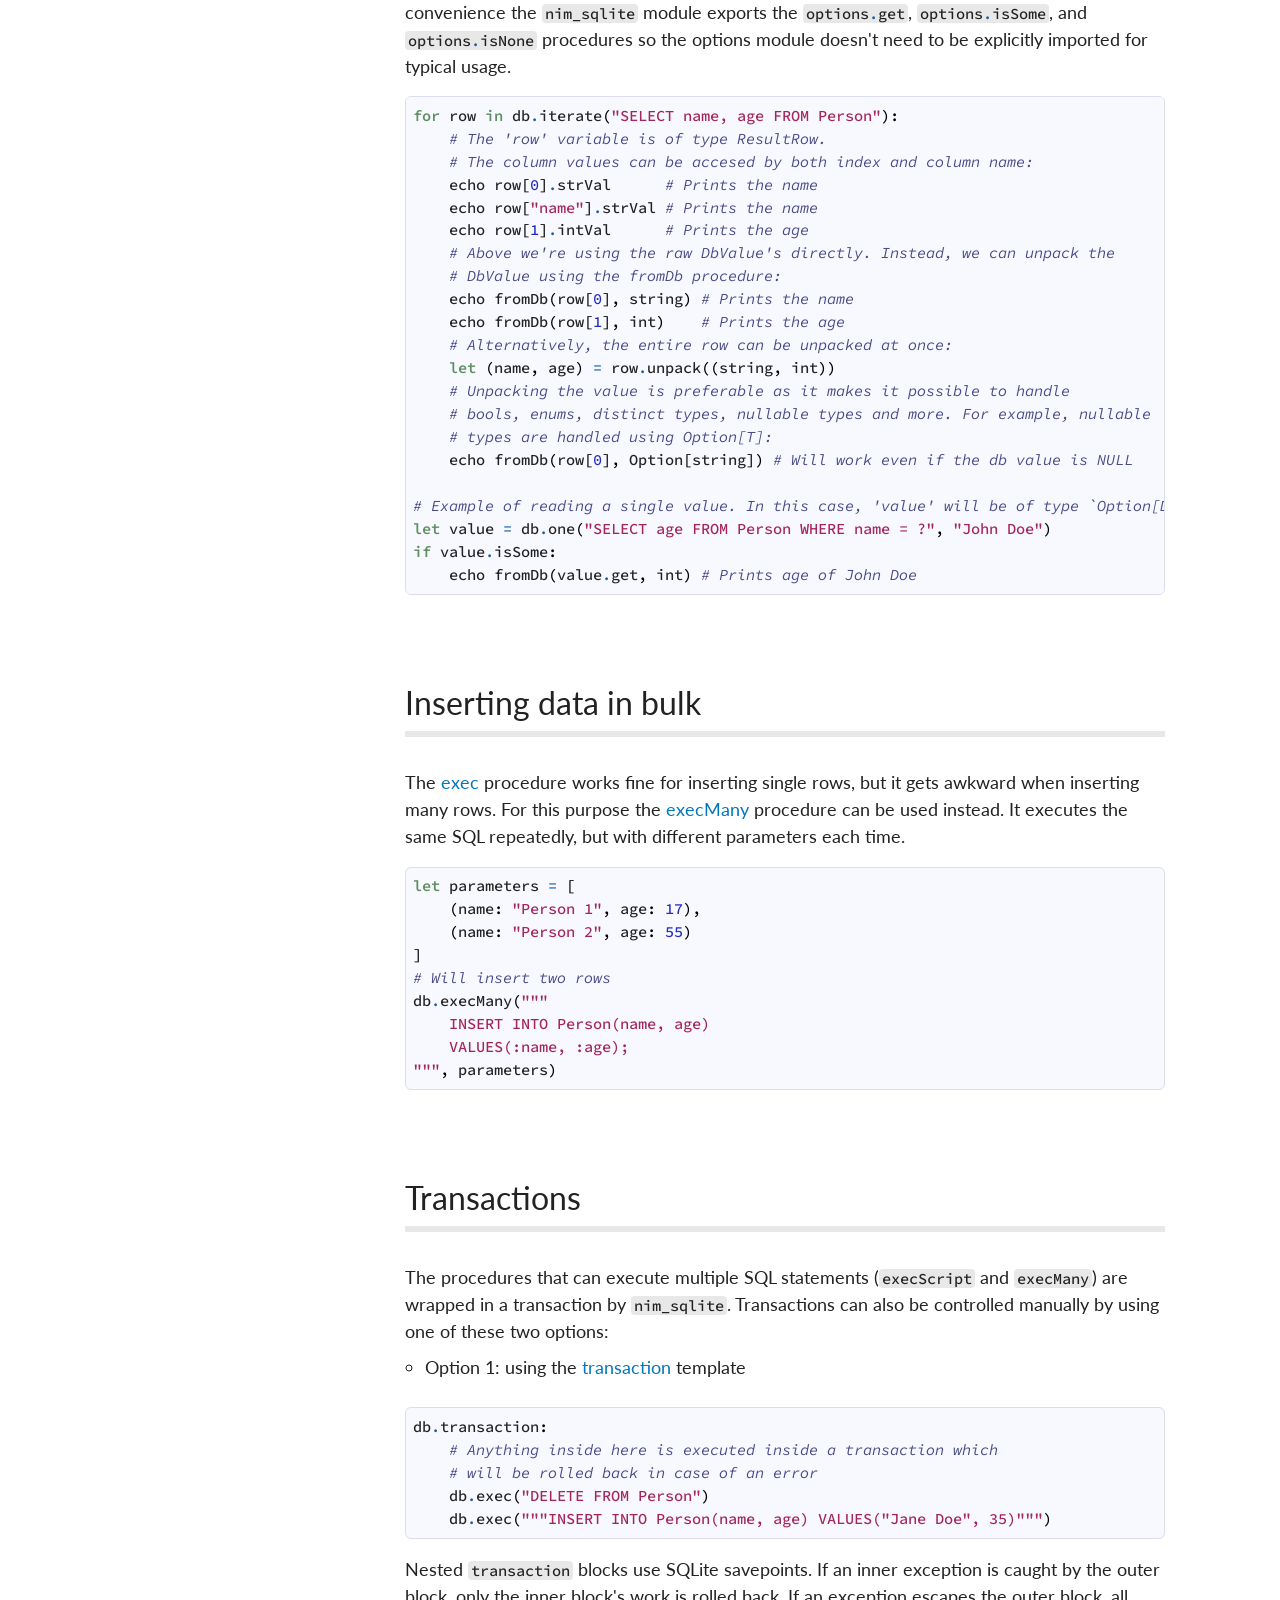
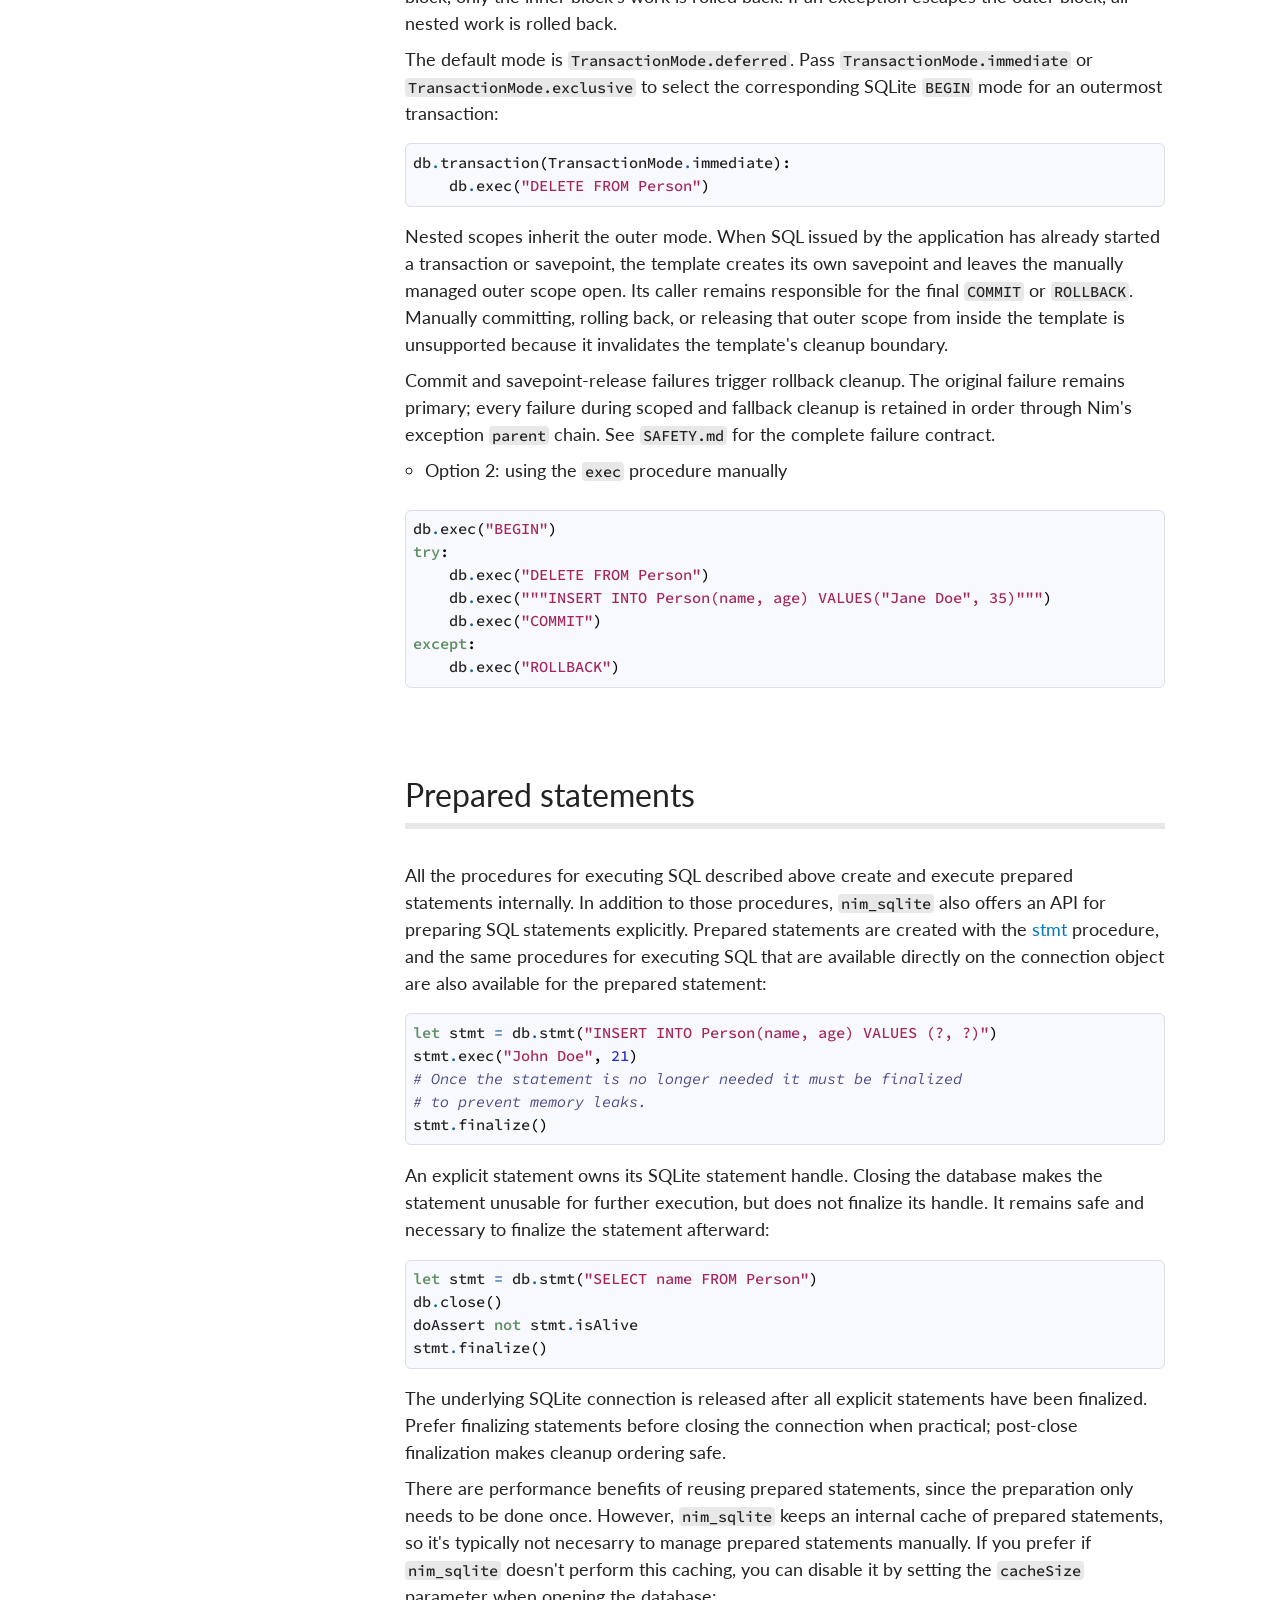
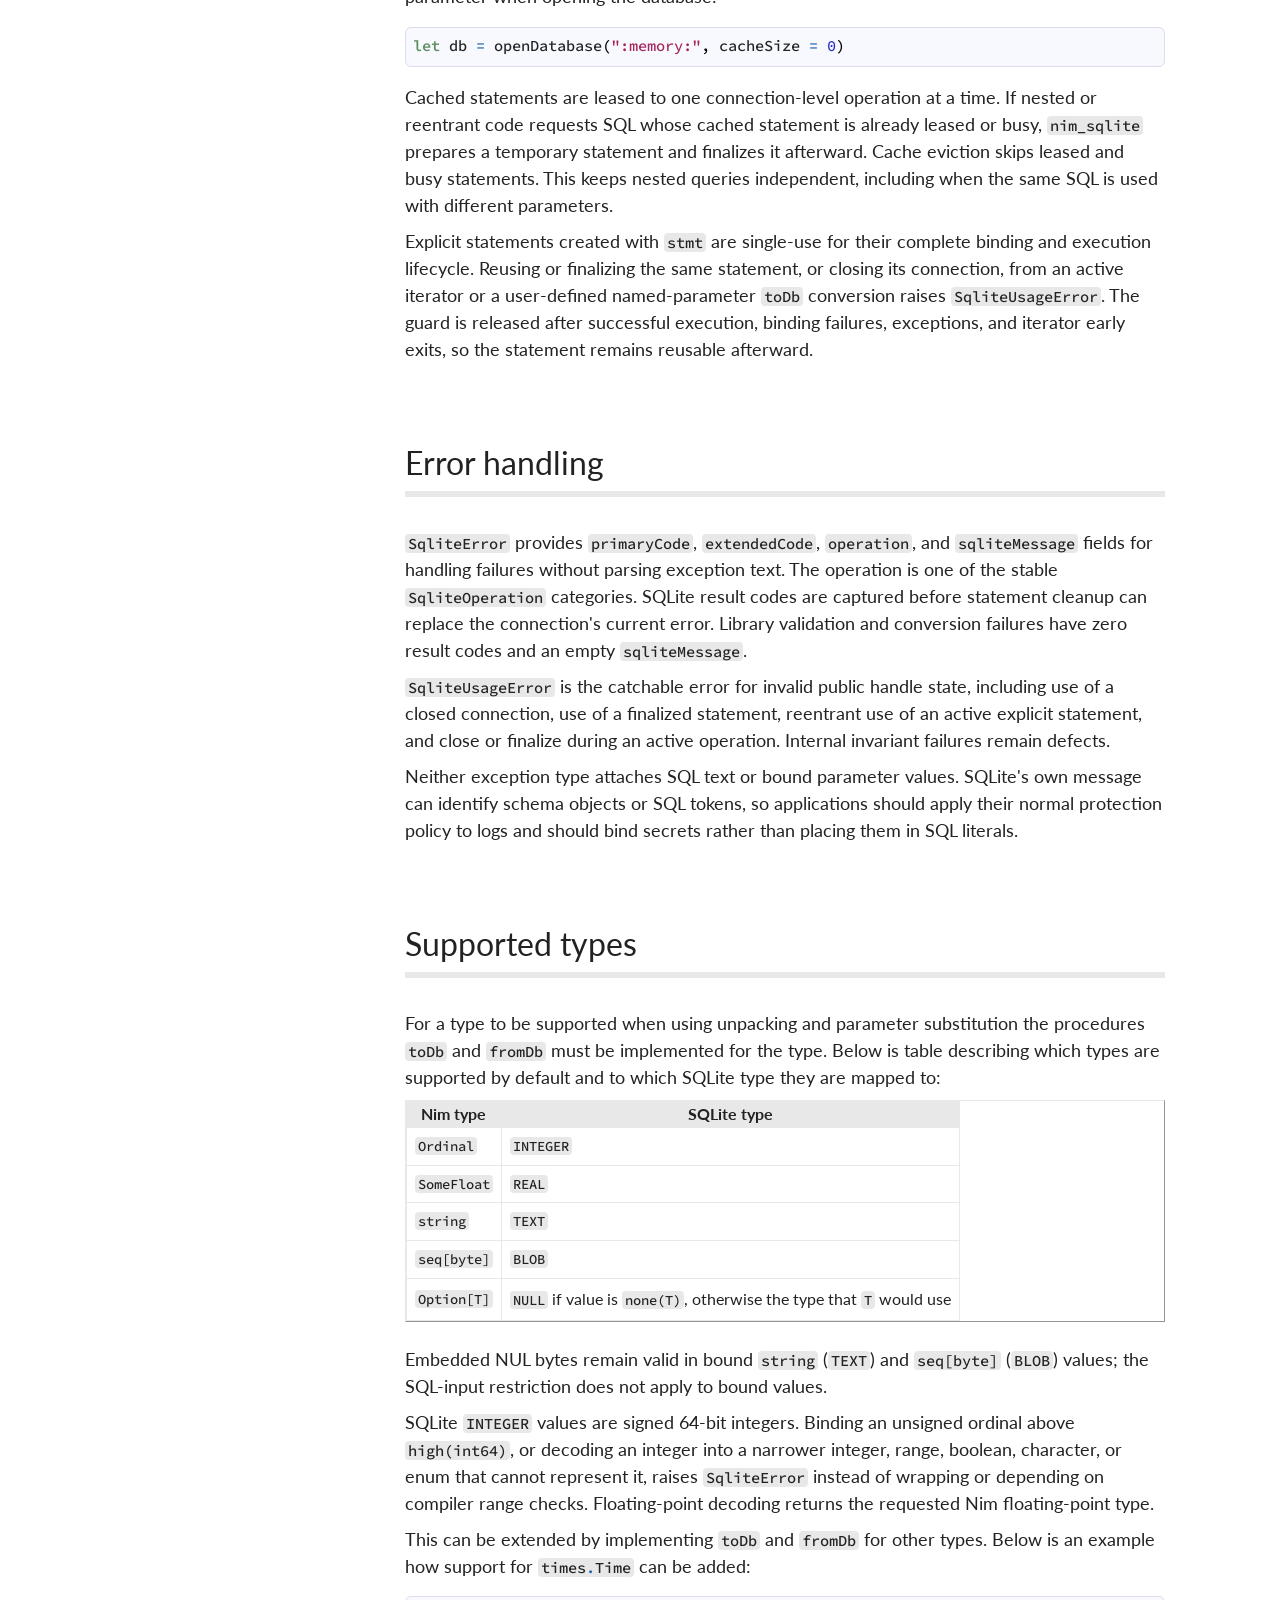
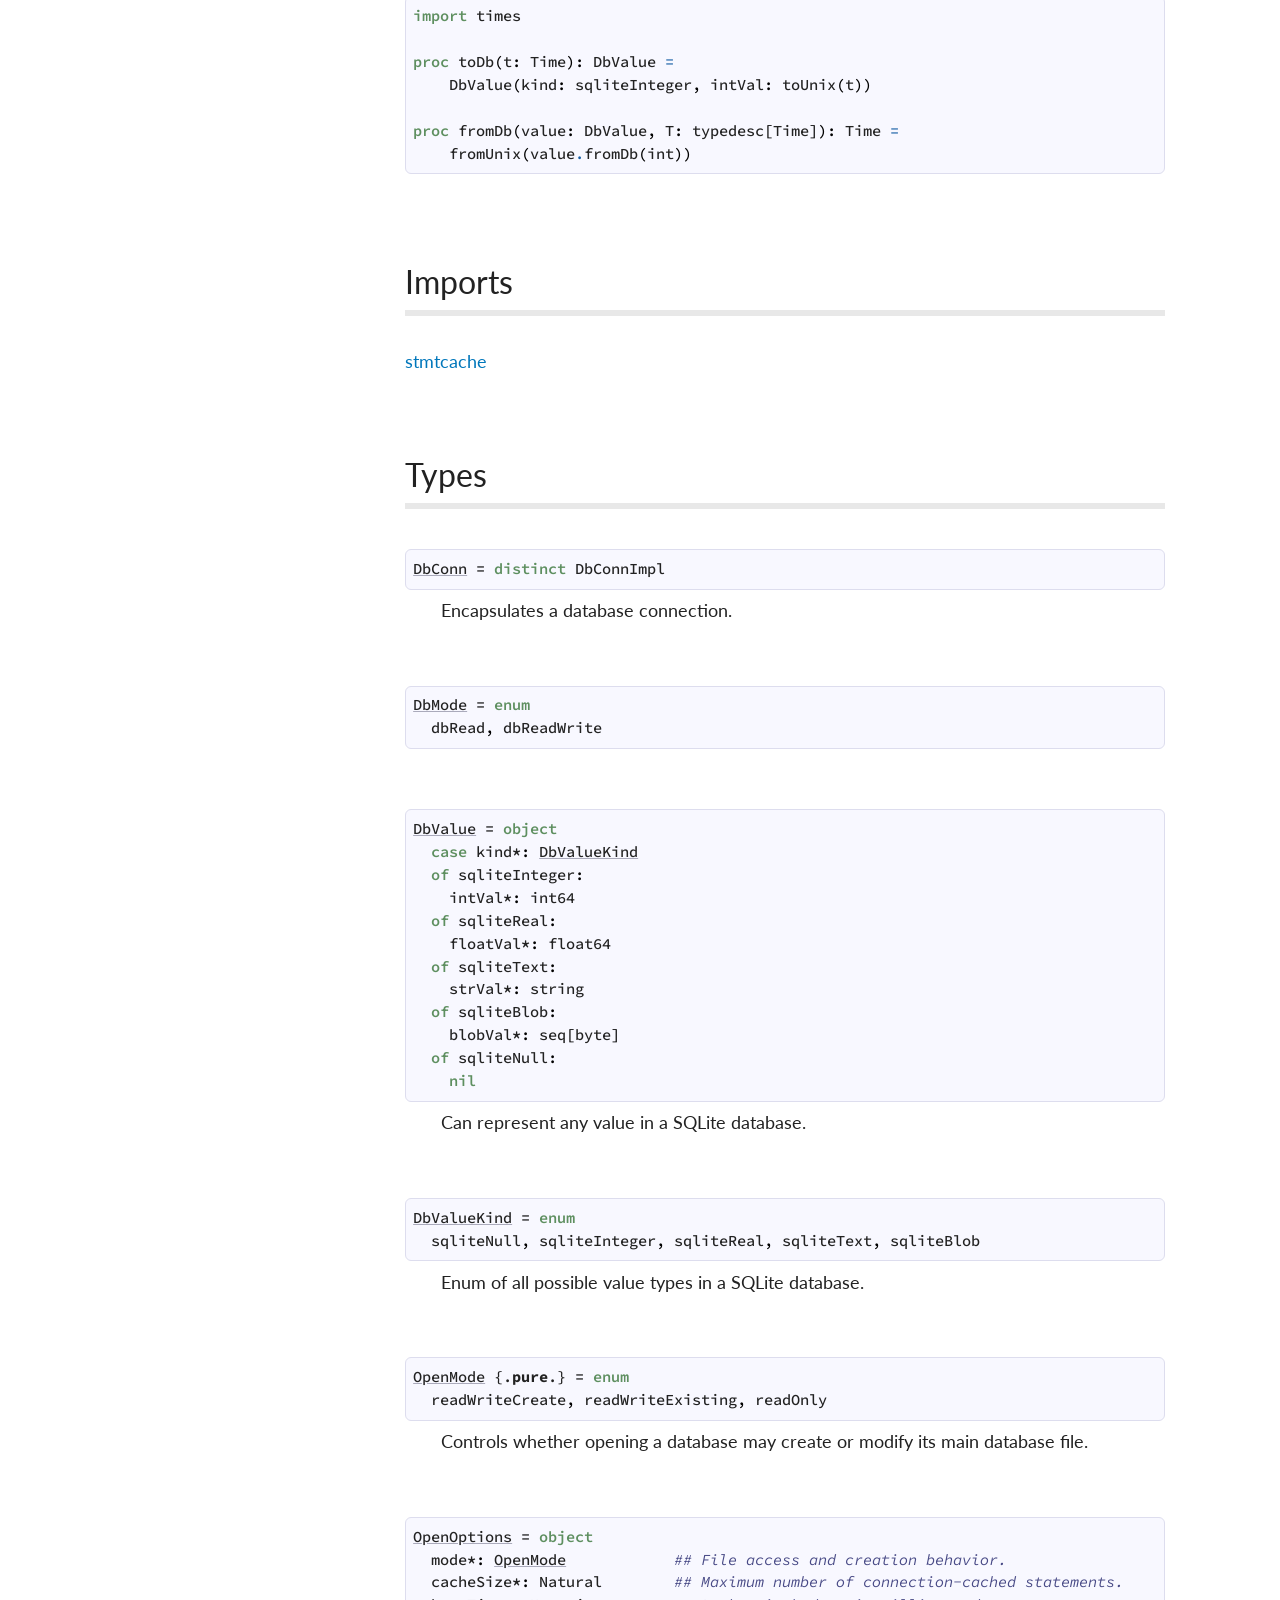
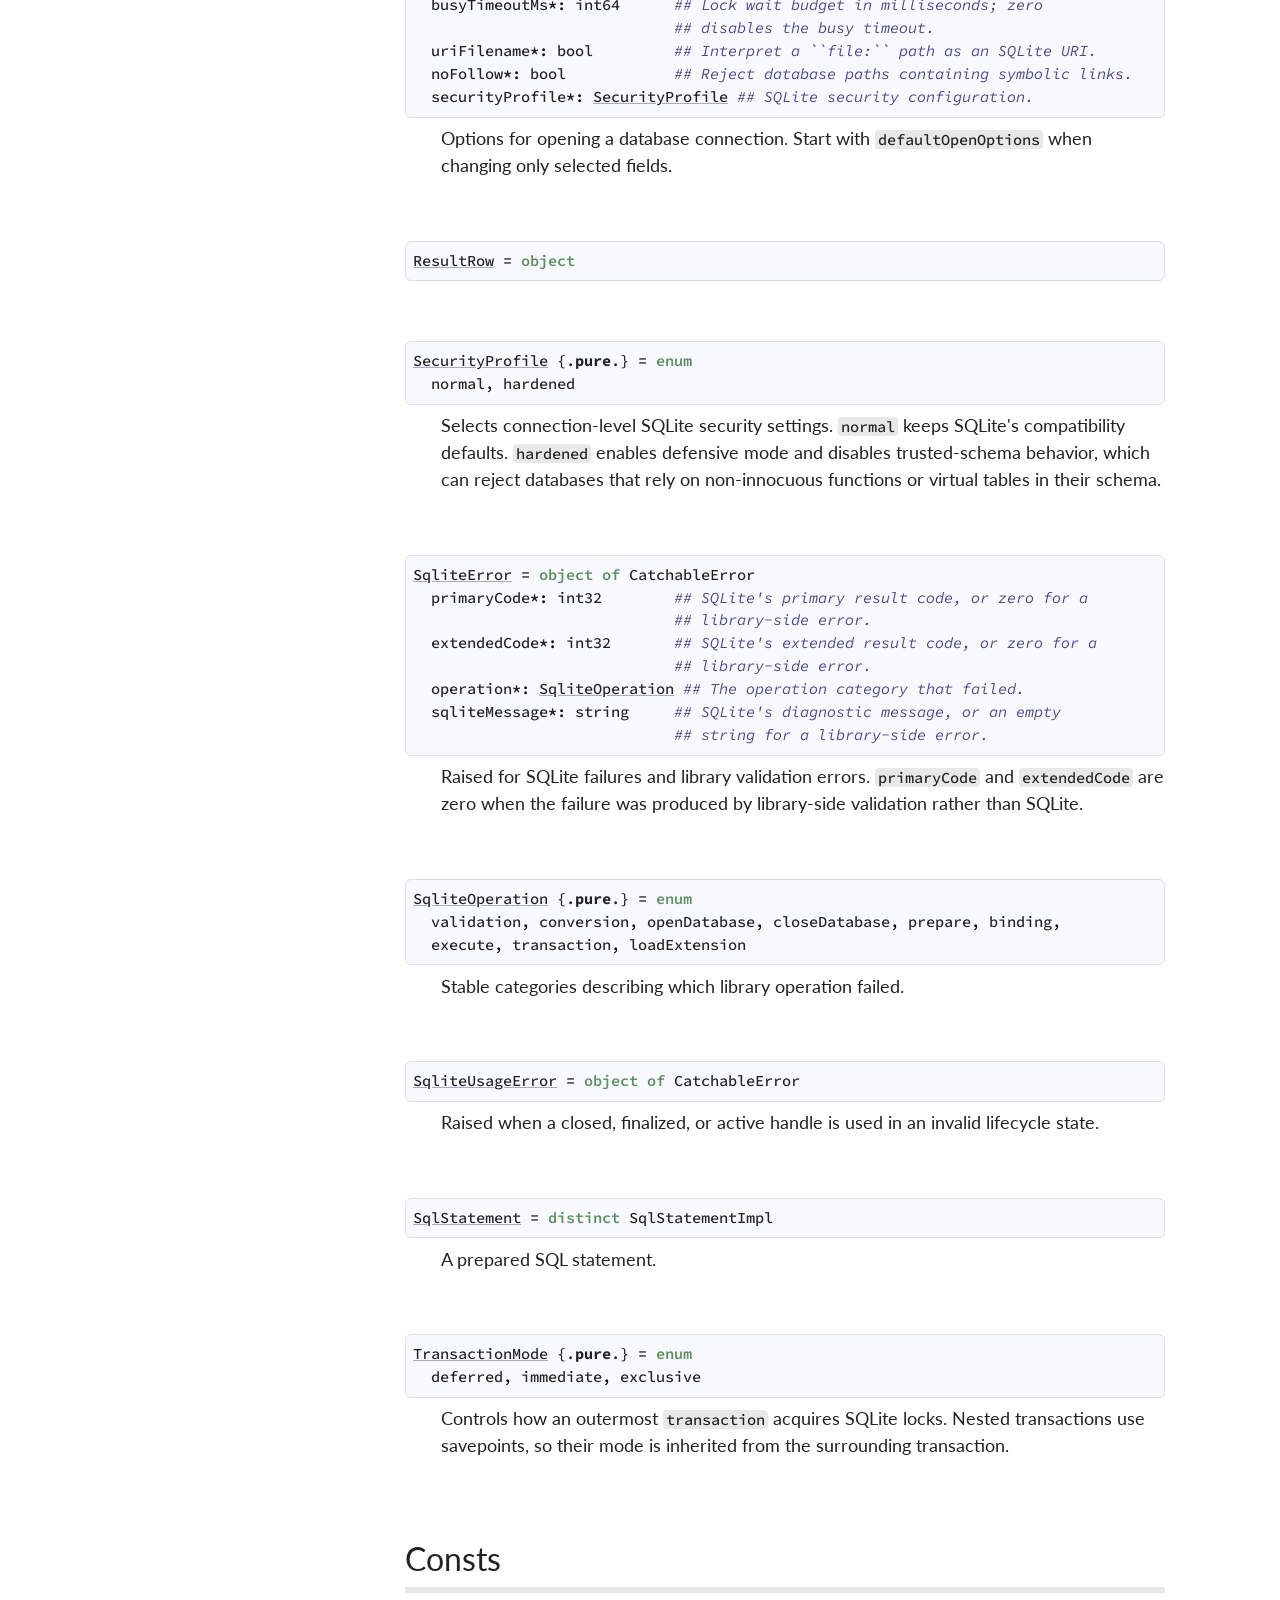
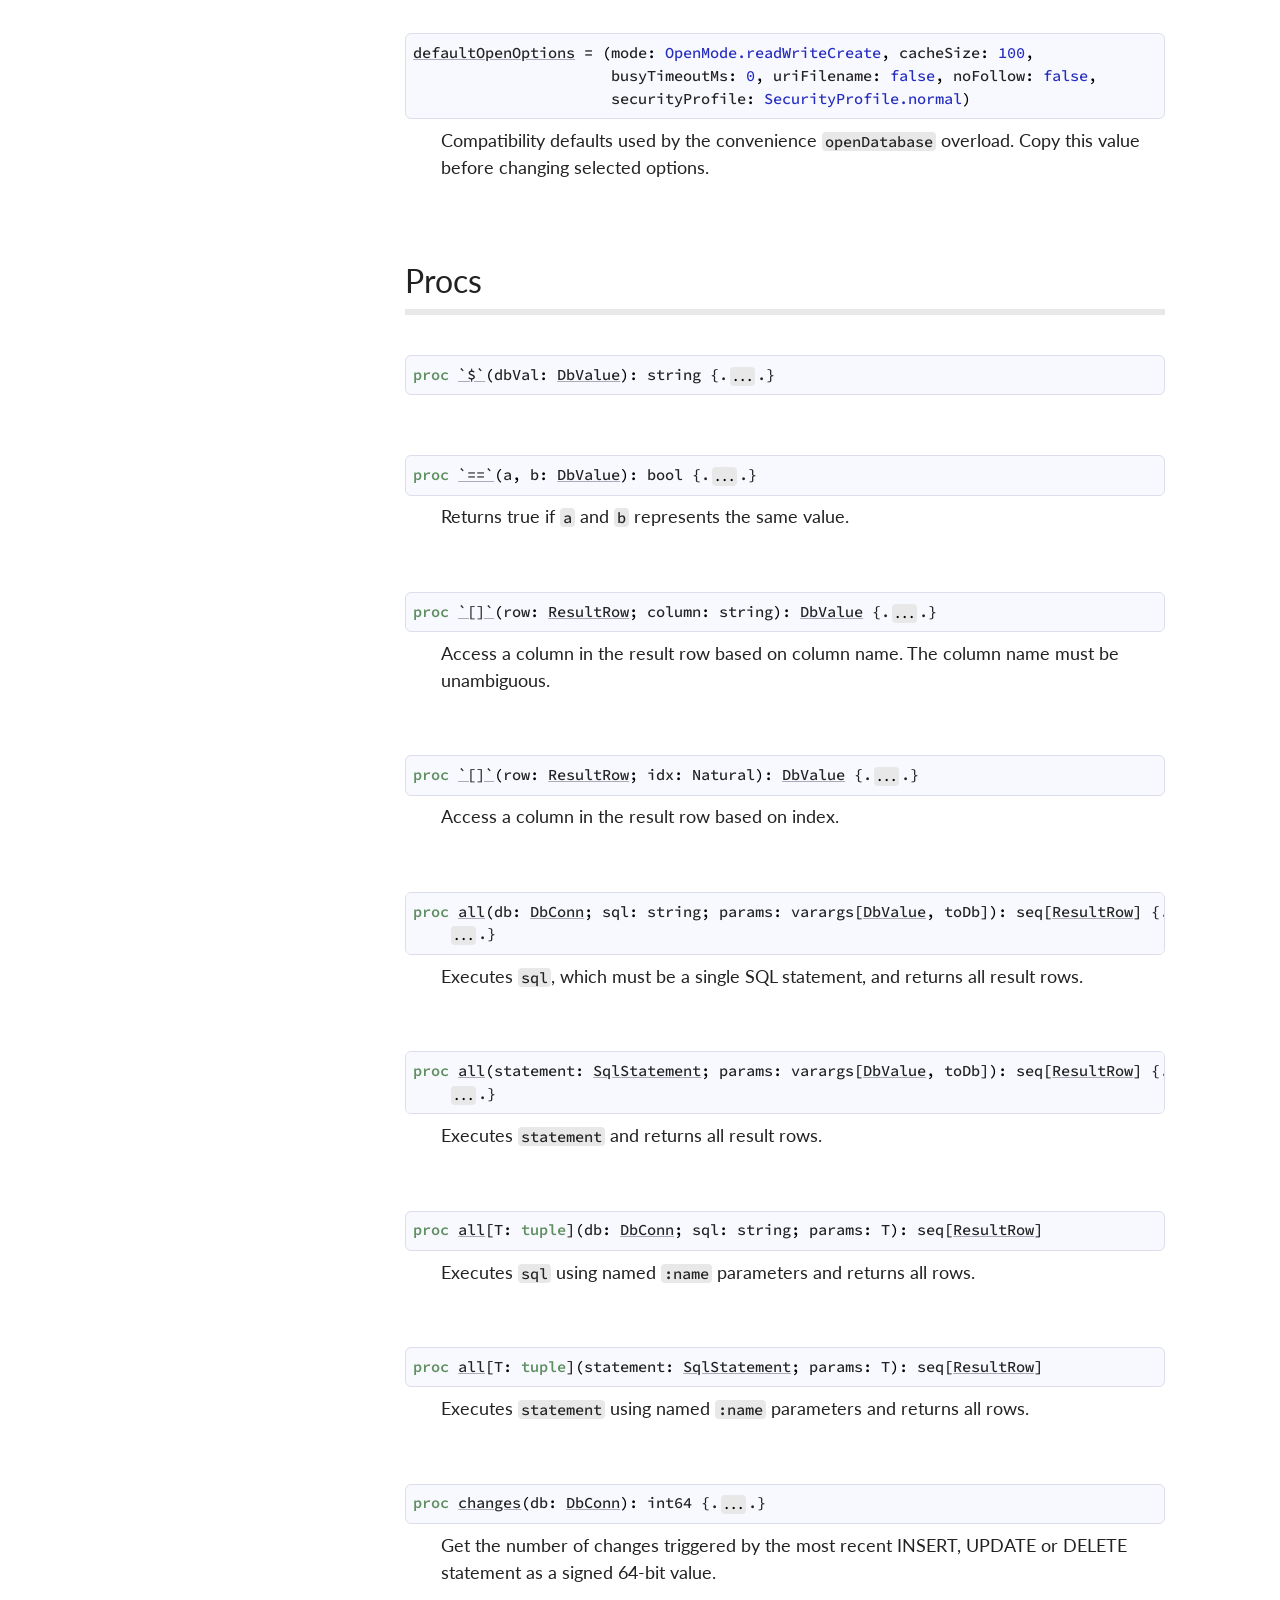
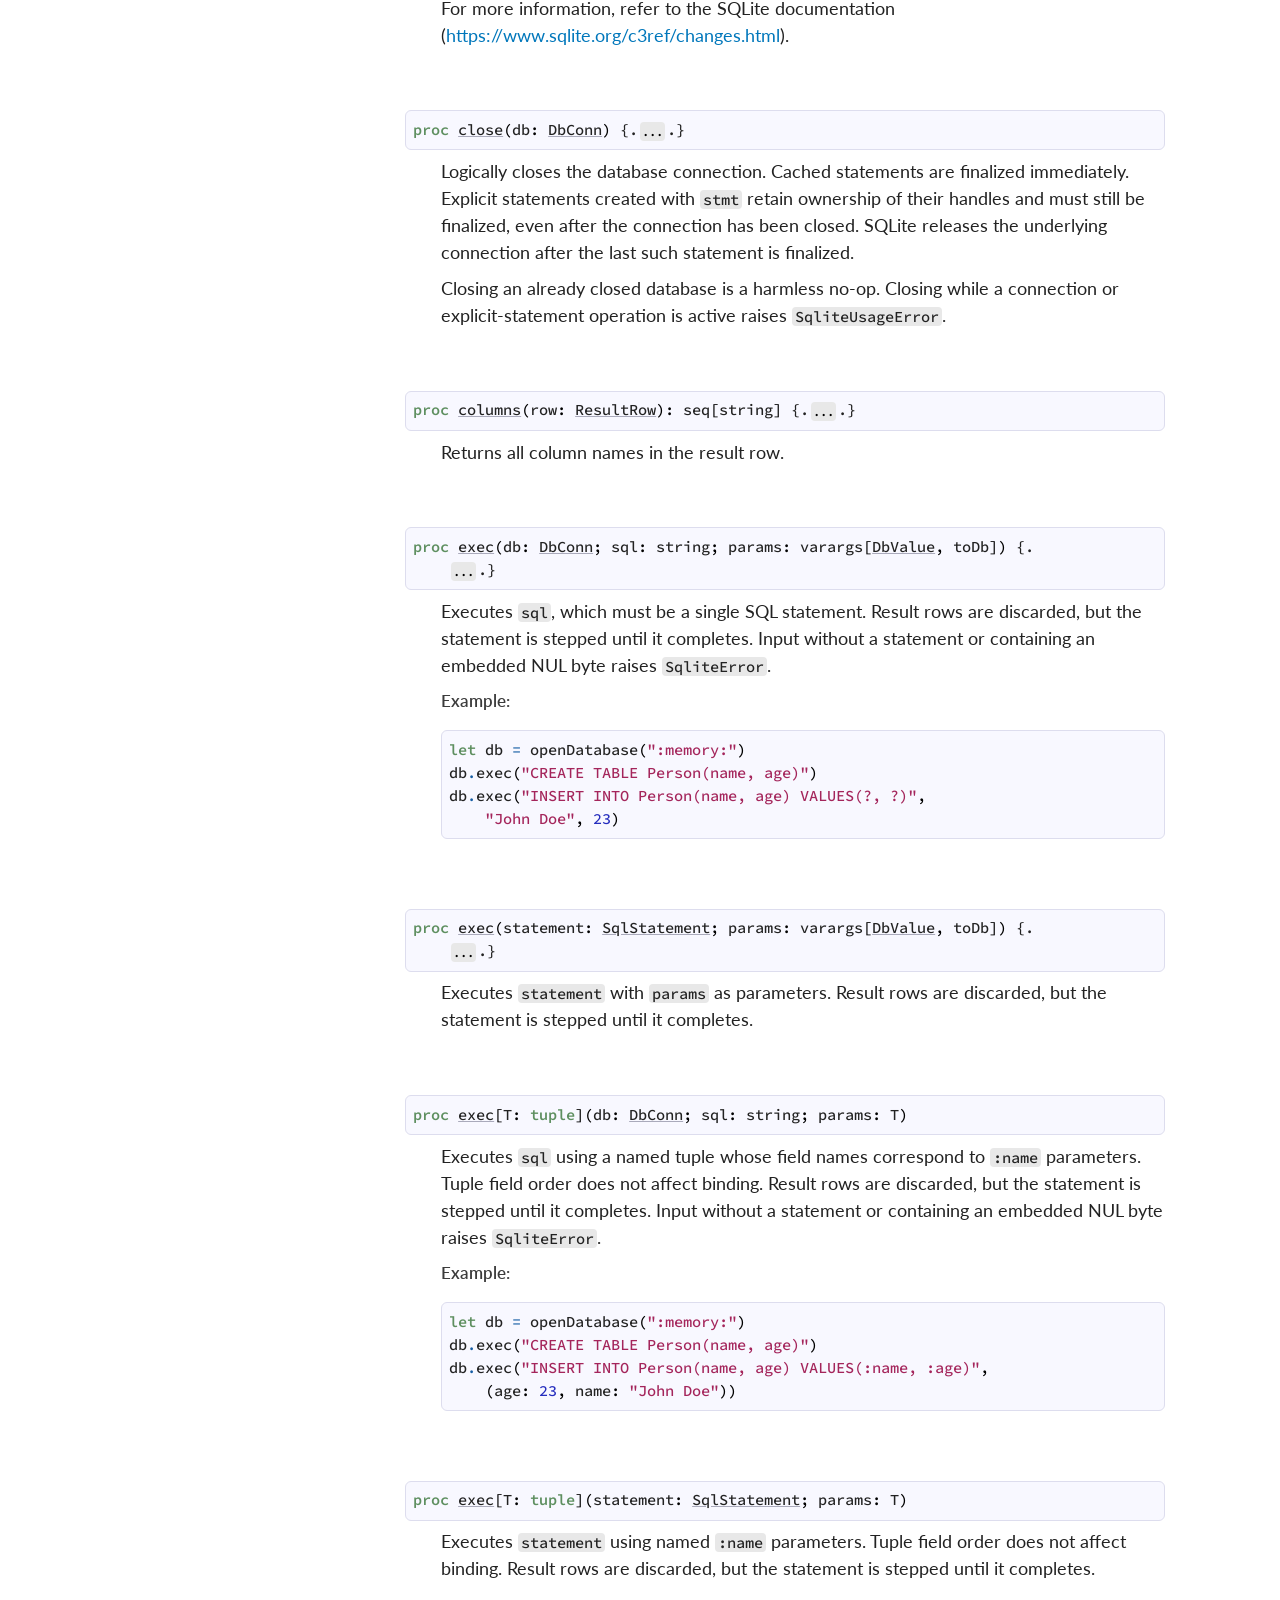
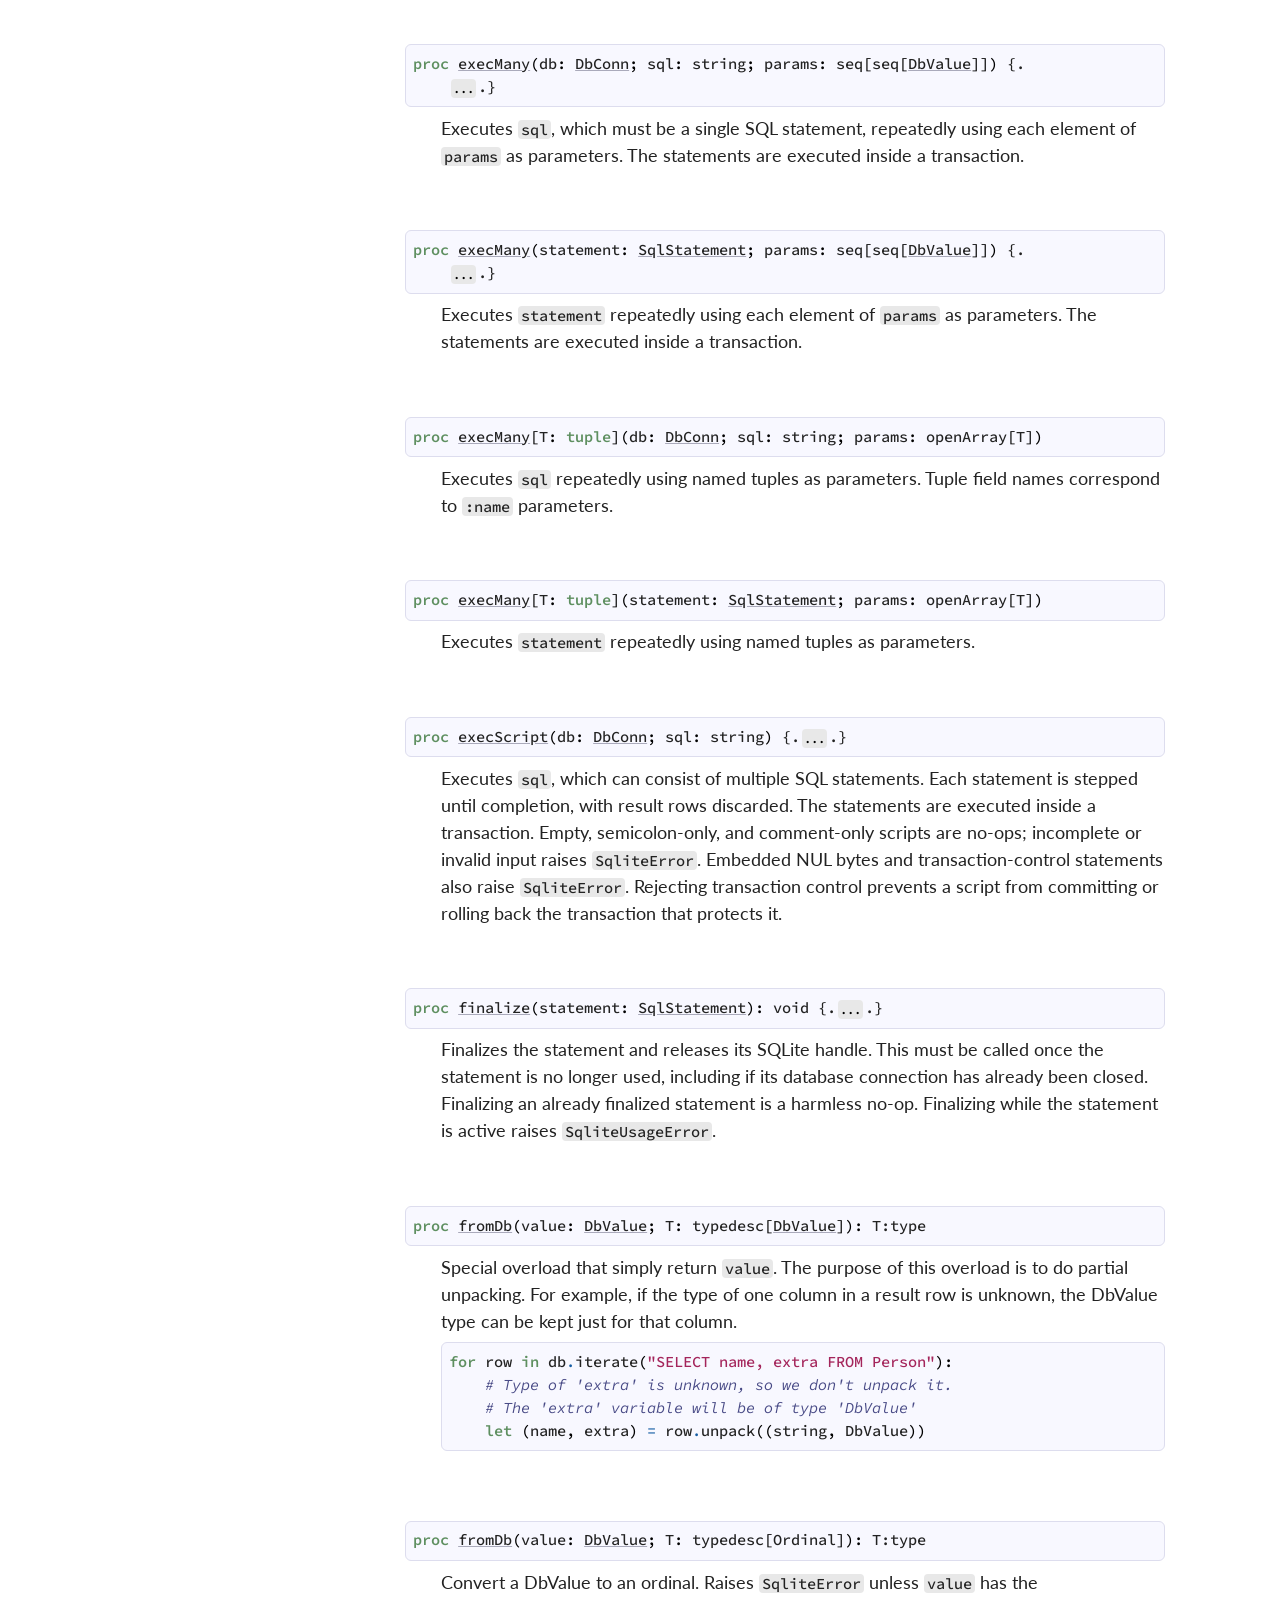
==== commit 172ccdbf: "Fix phase 2 hardening edge cases" ====
--- a/docs/index.html
+++ b/docs/index.html
@@ -338,7 +338,7 @@
 <li>A second statement, malformed trailing SQL, or an incomplete block comment or quoted token raises <tt class="docutils literal"><span class="pre">SqliteError</span></tt> before anything executes.</li>
 <li>Empty, whitespace-only, semicolon-only, and comment-only input raises <tt class="docutils literal"><span class="pre">SqliteError</span></tt>.</li>
 </ul>
-<p>Use <tt class="docutils literal"><span class="pre">execScript</span></tt> for multiple statements. Unlike single-statement operations, it treats empty and comment-only scripts as no-ops. Every SQL operation rejects embedded NUL bytes rather than letting SQLite silently truncate the input.</p>
+<p>Use <tt class="docutils literal"><span class="pre">execScript</span></tt> for multiple statements. Unlike single-statement operations, it treats empty and comment-only scripts as no-ops. Every SQL operation rejects embedded NUL bytes rather than letting SQLite silently truncate the input. <tt class="docutils literal"><span class="pre">execScript</span></tt> rejects explicit <tt class="docutils literal"><span class="pre">BEGIN</span></tt>, <tt class="docutils literal"><span class="pre">COMMIT</span></tt>, <tt class="docutils literal"><span class="pre">END</span></tt>, <tt class="docutils literal"><span class="pre">ROLLBACK</span></tt>, <tt class="docutils literal"><span class="pre">SAVEPOINT</span></tt>, and <tt class="docutils literal"><span class="pre">RELEASE</span></tt> statements before they execute, preventing a script from invalidating the transaction that protects its work. Use <tt class="docutils literal"><span class="pre">exec</span></tt> when transaction control must be managed manually.</p>
 <p>If a statement produces rows, <tt class="docutils literal"><span class="pre">exec</span></tt> and <tt class="docutils literal"><span class="pre">execScript</span></tt> discard them but continue stepping until the statement completes. A runtime error on any row raises <tt class="docutils literal"><span class="pre">SqliteError</span></tt>. When <tt class="docutils literal"><span class="pre">execScript</span></tt> starts its transaction, such an error rolls back the script.</p>
 <pre class="listing"><span class="Identifier">db</span><span class="Operator">.</span><span class="Identifier">execScript</span><span class="Punctuation">(</span><span class="LongStringLit">&quot;&quot;&quot;
     CREATE TABLE Person(
@@ -411,7 +411,7 @@
 <p>The default mode is <tt class="docutils literal"><span class="pre">TransactionMode.deferred</span></tt>. Pass <tt class="docutils literal"><span class="pre">TransactionMode.immediate</span></tt> or <tt class="docutils literal"><span class="pre">TransactionMode.exclusive</span></tt> to select the corresponding SQLite <tt class="docutils literal"><span class="pre">BEGIN</span></tt> mode for an outermost transaction:</p>
 <pre class="listing"><span class="Identifier">db</span><span class="Operator">.</span><span class="Identifier">transaction</span><span class="Punctuation">(</span><span class="Identifier">TransactionMode</span><span class="Operator">.</span><span class="Identifier">immediate</span><span class="Punctuation">)</span><span class="Punctuation">:</span>
     <span class="Identifier">db</span><span class="Operator">.</span><span class="Identifier">exec</span><span class="Punctuation">(</span><span class="StringLit">&quot;DELETE FROM Person&quot;</span><span class="Punctuation">)</span></pre><p>Nested scopes inherit the outer mode. When SQL issued by the application has already started a transaction or savepoint, the template creates its own savepoint and leaves the manually managed outer scope open. Its caller remains responsible for the final <tt class="docutils literal"><span class="pre">COMMIT</span></tt> or <tt class="docutils literal"><span class="pre">ROLLBACK</span></tt>. Manually committing, rolling back, or releasing that outer scope from inside the template is unsupported because it invalidates the template's cleanup boundary.</p>
-<p>Commit and savepoint-release failures trigger rollback cleanup. The original failure remains primary; a failure during cleanup is available through Nim's exception <tt class="docutils literal"><span class="pre">parent</span></tt> chain. See <tt class="docutils literal"><span class="pre">SAFETY.md</span></tt> for the complete failure contract.</p>
+<p>Commit and savepoint-release failures trigger rollback cleanup. The original failure remains primary; every failure during scoped and fallback cleanup is retained in order through Nim's exception <tt class="docutils literal"><span class="pre">parent</span></tt> chain. See <tt class="docutils literal"><span class="pre">SAFETY.md</span></tt> for the complete failure contract.</p>
 <ul class="simple"><li>Option 2: using the <tt class="docutils literal"><span class="pre"><span class="Identifier">exec</span></span></tt> procedure manually</li>
 </ul>
 <pre class="listing"><span class="Identifier">db</span><span class="Operator">.</span><span class="Identifier">exec</span><span class="Punctuation">(</span><span class="StringLit">&quot;BEGIN&quot;</span><span class="Punctuation">)</span>
@@ -841,7 +841,7 @@
     <span class="Identifier">tags</span><span class="Other">:</span> <span class="Other">[</span><span class="Identifier">RootEffect</span><span class="Other">]</span><span class="Other">,</span> <span class="Identifier">forbids</span><span class="Other">:</span> <span class="Other">[</span><span class="Other">]</span></span>.}</pre></dt>
   <dd>
 
-    Executes <tt class="docutils literal"><span class="pre">sql</span></tt>, which can consist of multiple SQL statements. Each statement is stepped until completion, with result rows discarded. The statements are executed inside a transaction. Empty, semicolon-only, and comment-only scripts are no-ops; incomplete or invalid input raises <tt class="docutils literal"><span class="pre">SqliteError</span></tt>. Embedded NUL bytes also raise <tt class="docutils literal"><span class="pre">SqliteError</span></tt>.
+    Executes <tt class="docutils literal"><span class="pre">sql</span></tt>, which can consist of multiple SQL statements. Each statement is stepped until completion, with result rows discarded. The statements are executed inside a transaction. Empty, semicolon-only, and comment-only scripts are no-ops; incomplete or invalid input raises <tt class="docutils literal"><span class="pre">SqliteError</span></tt>. Embedded NUL bytes and transaction-control statements also raise <tt class="docutils literal"><span class="pre">SqliteError</span></tt>. Rejecting transaction control prevents a script from committing or rolling back the transaction that protects it.
 
   </dd>
 </div>
@@ -1340,7 +1340,7 @@
       <div class="twelve-columns footer">
         <span class="nim-sprite"></span>
         <br>
-        <small style="color: var(--hint);">Made with Nim. Generated: 2026-08-25 15:35:31 UTC</small>
+        <small style="color: var(--hint);">Made with Nim. Generated: 2026-08-25 20:34:43 UTC</small>
       </div>
     </div>
   </div>
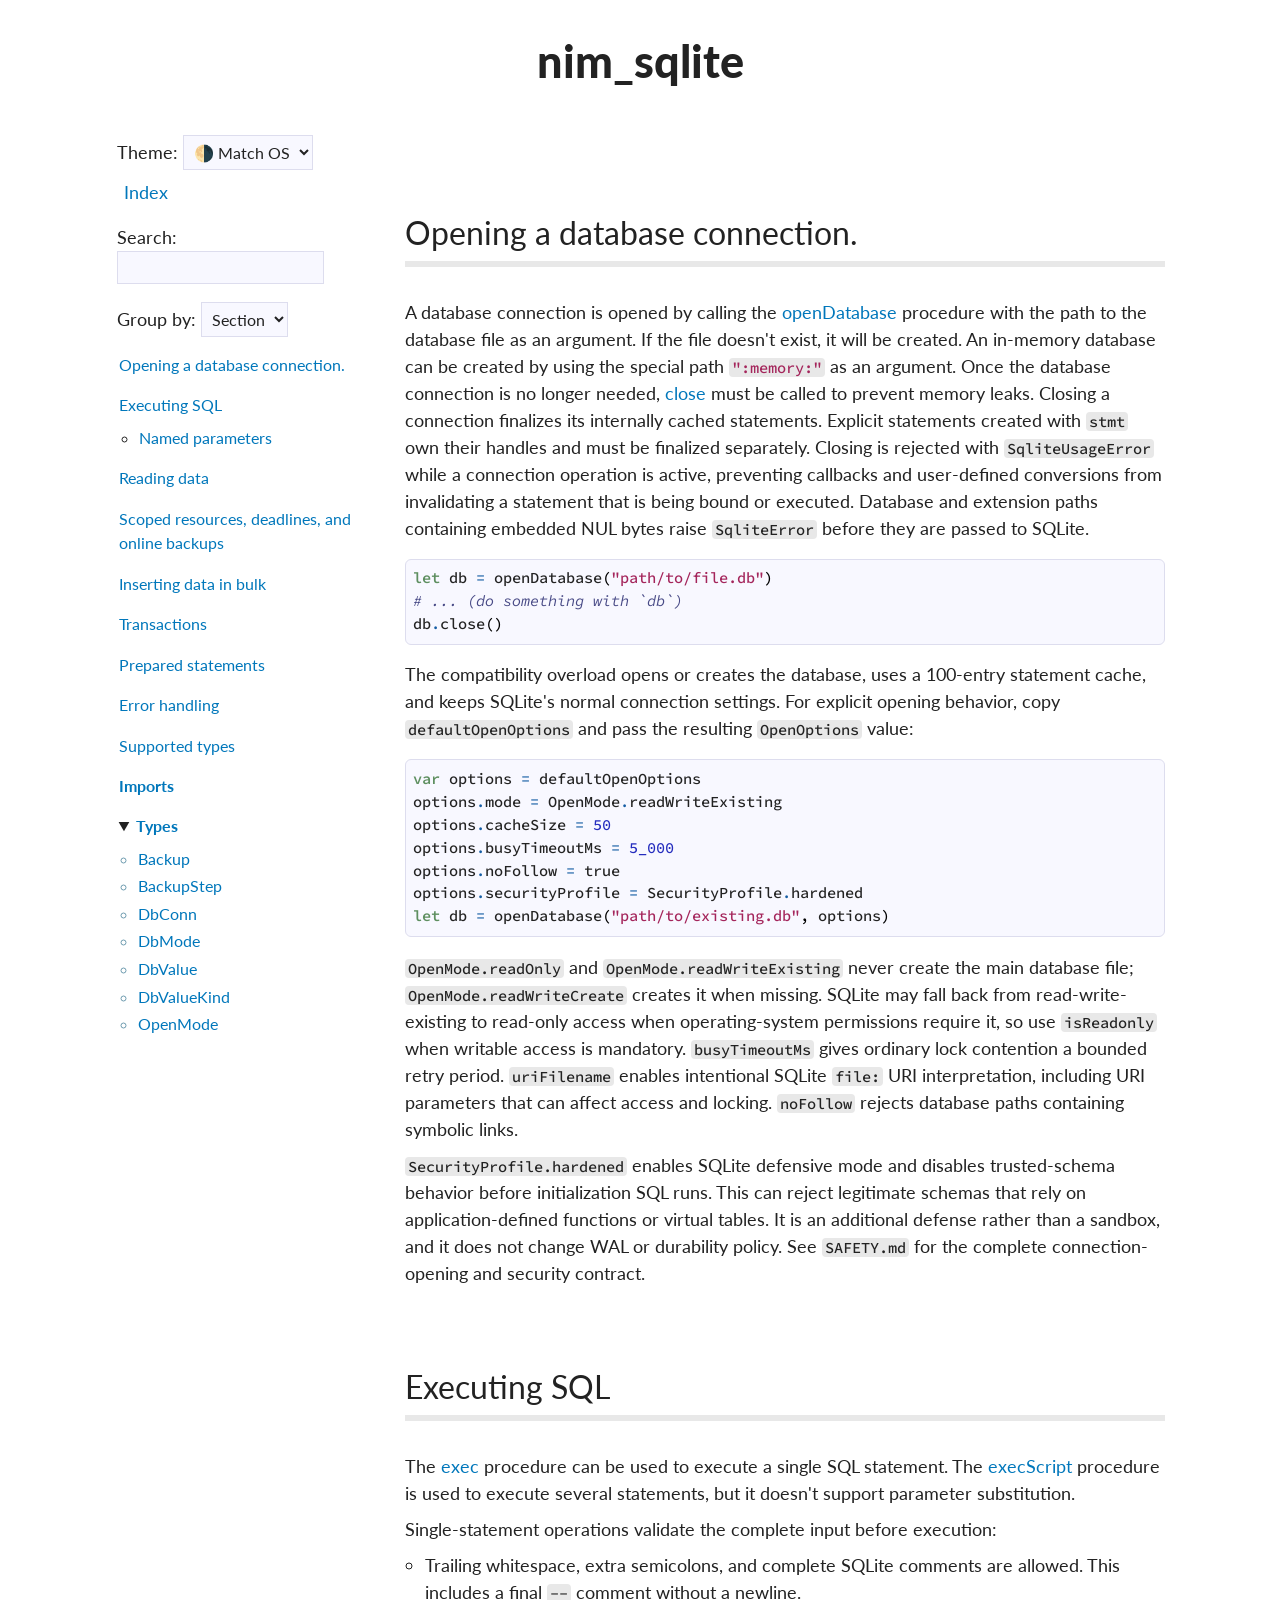
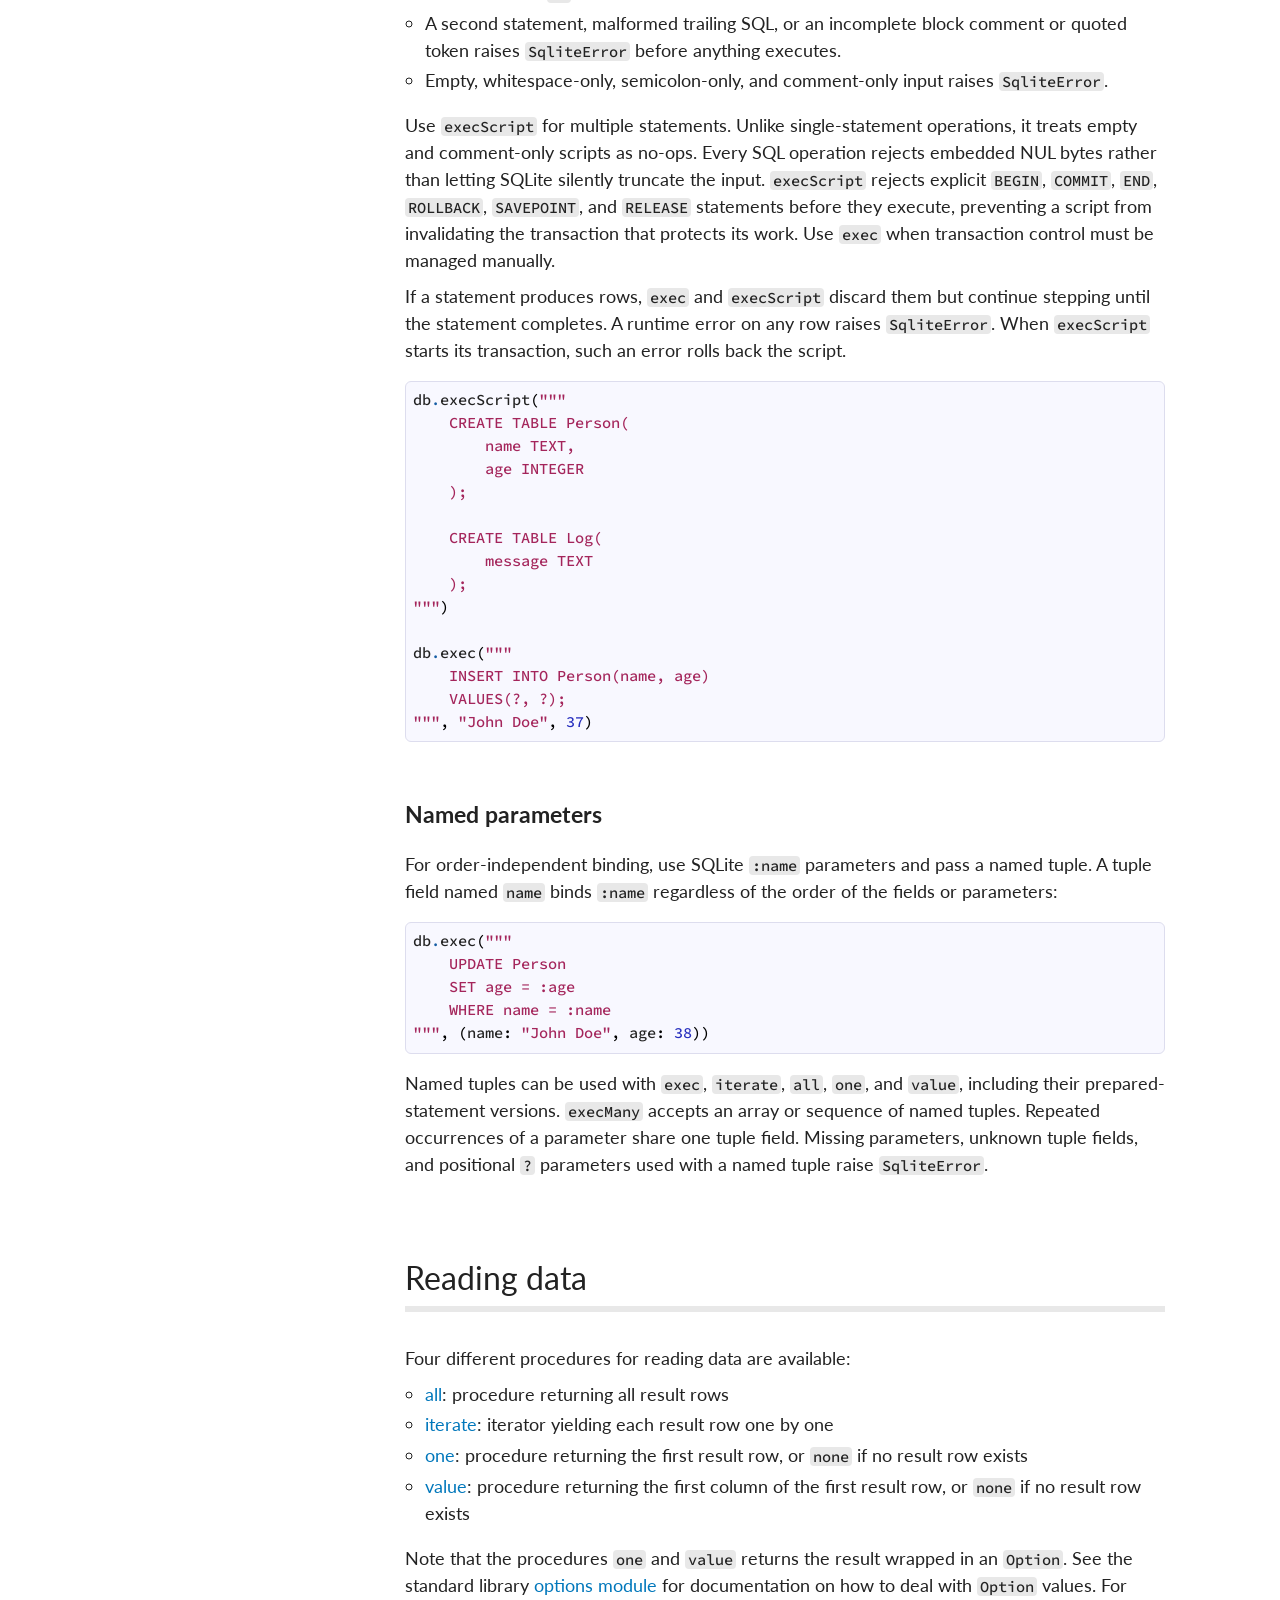
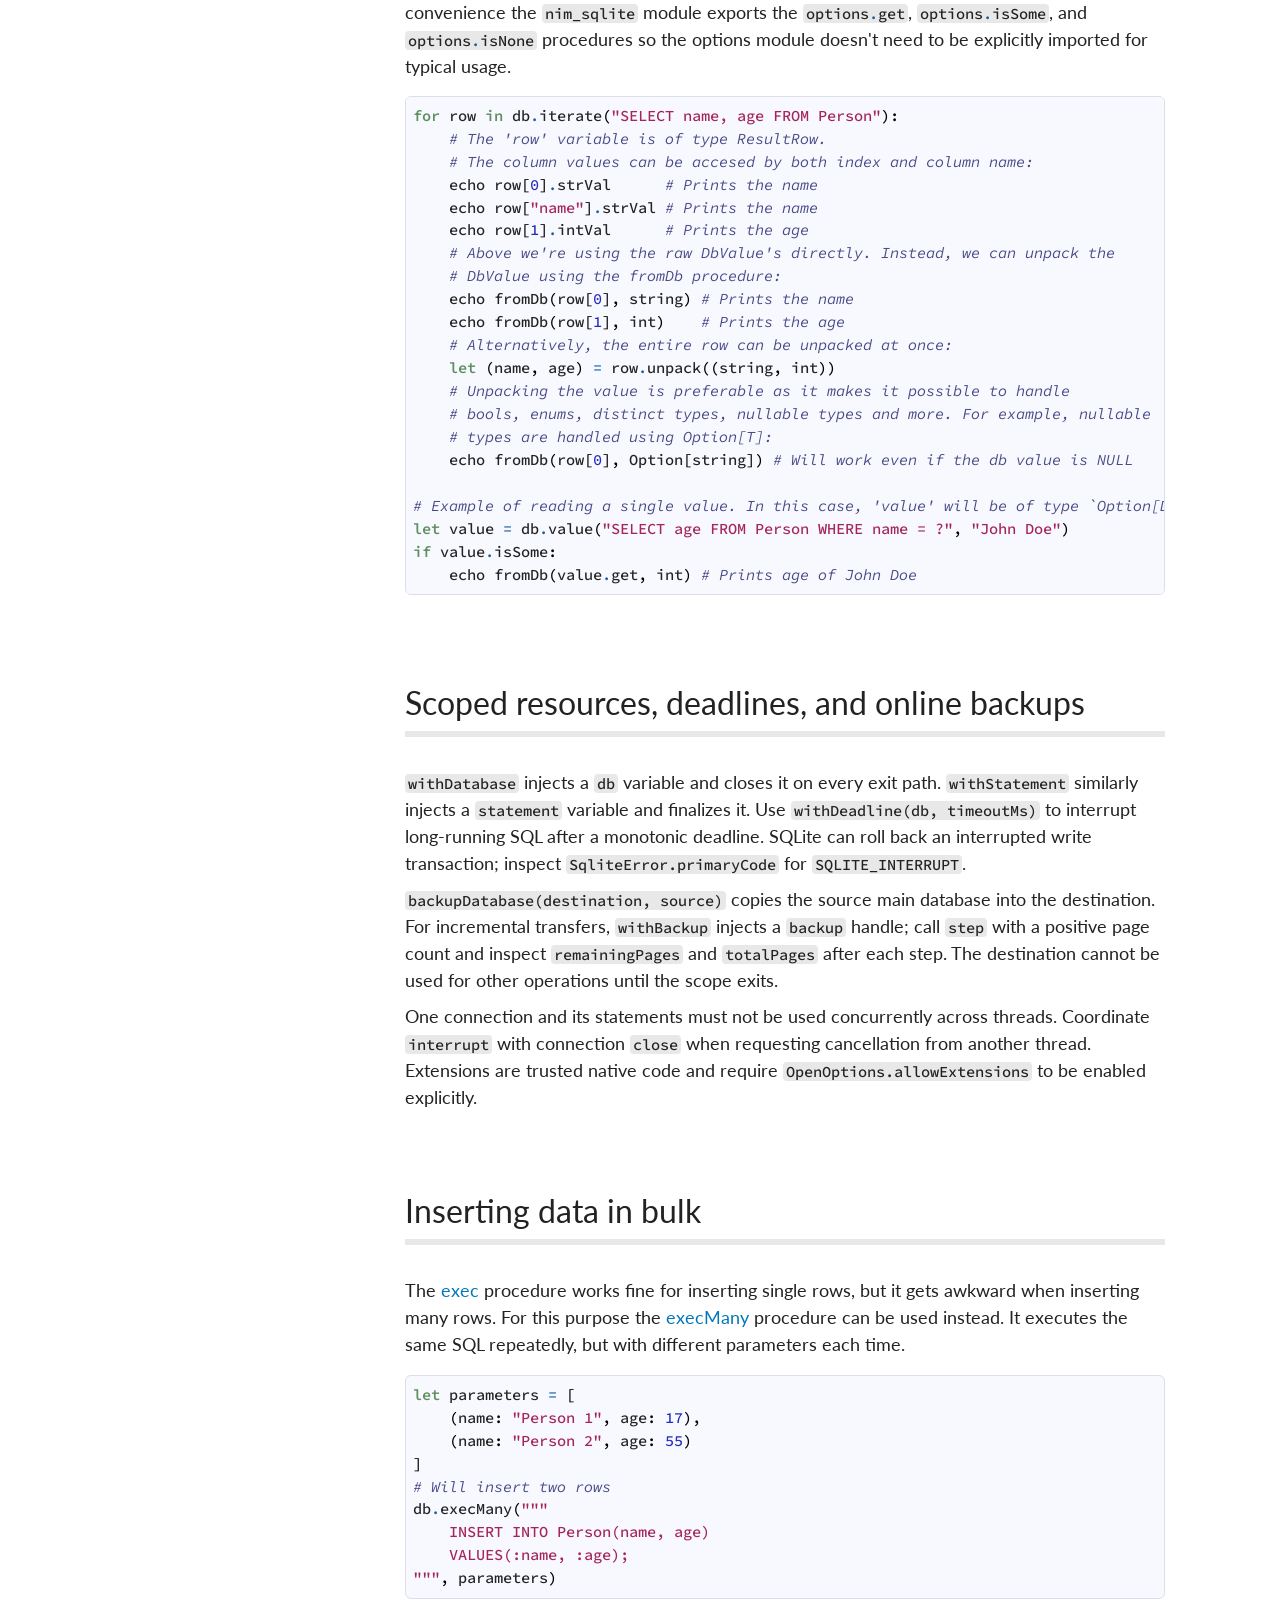
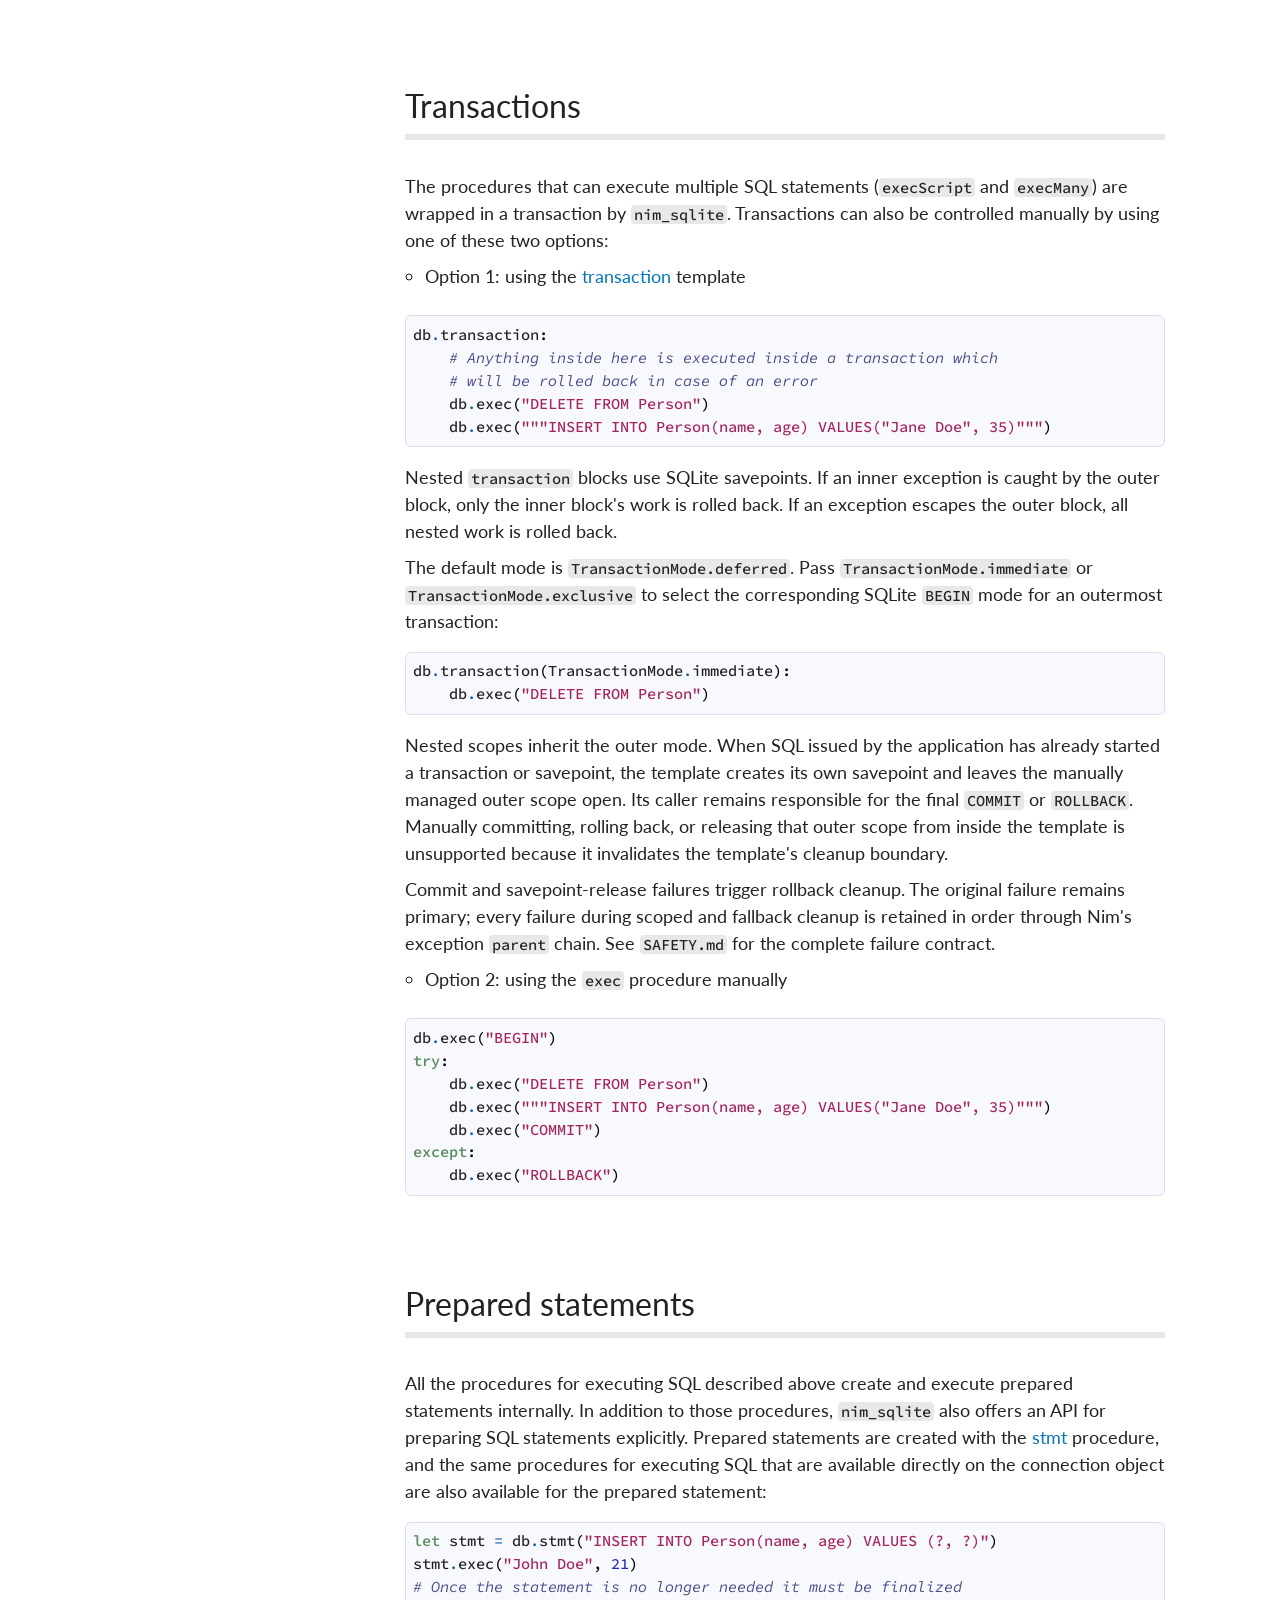
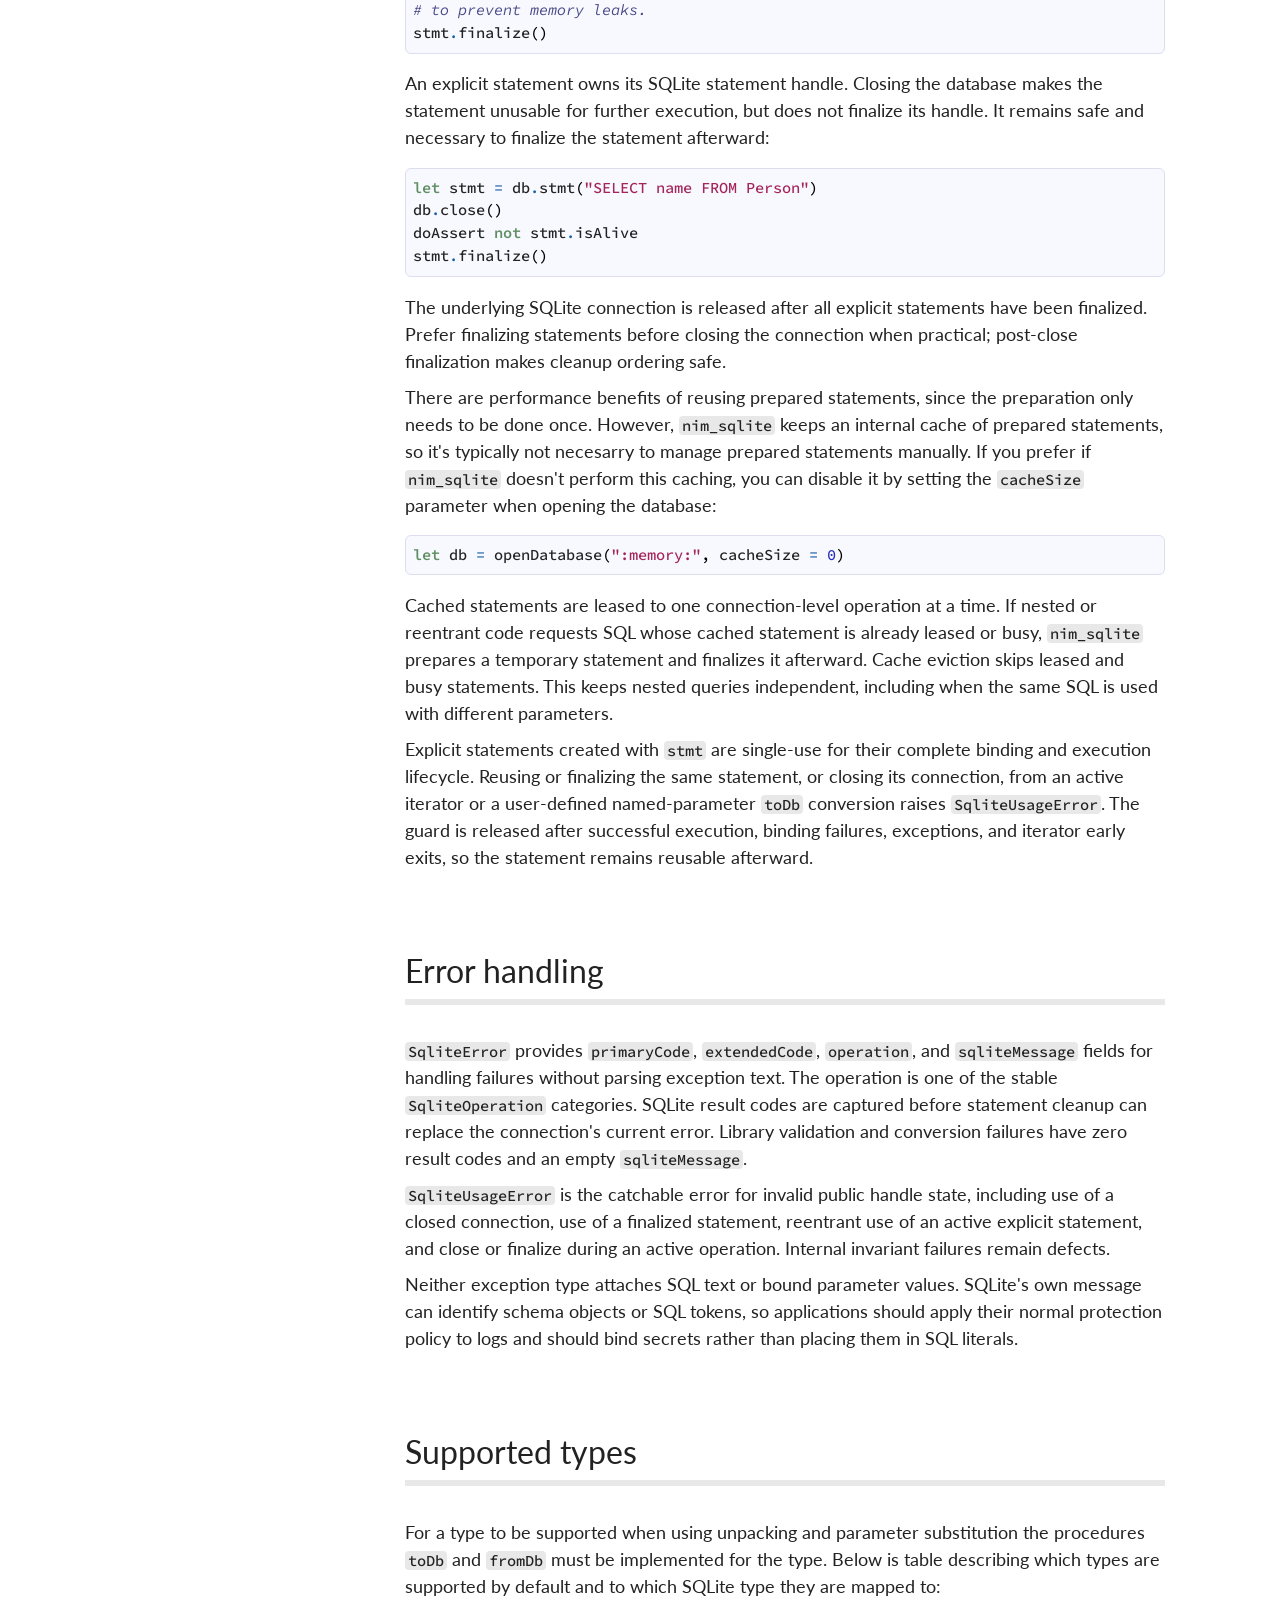
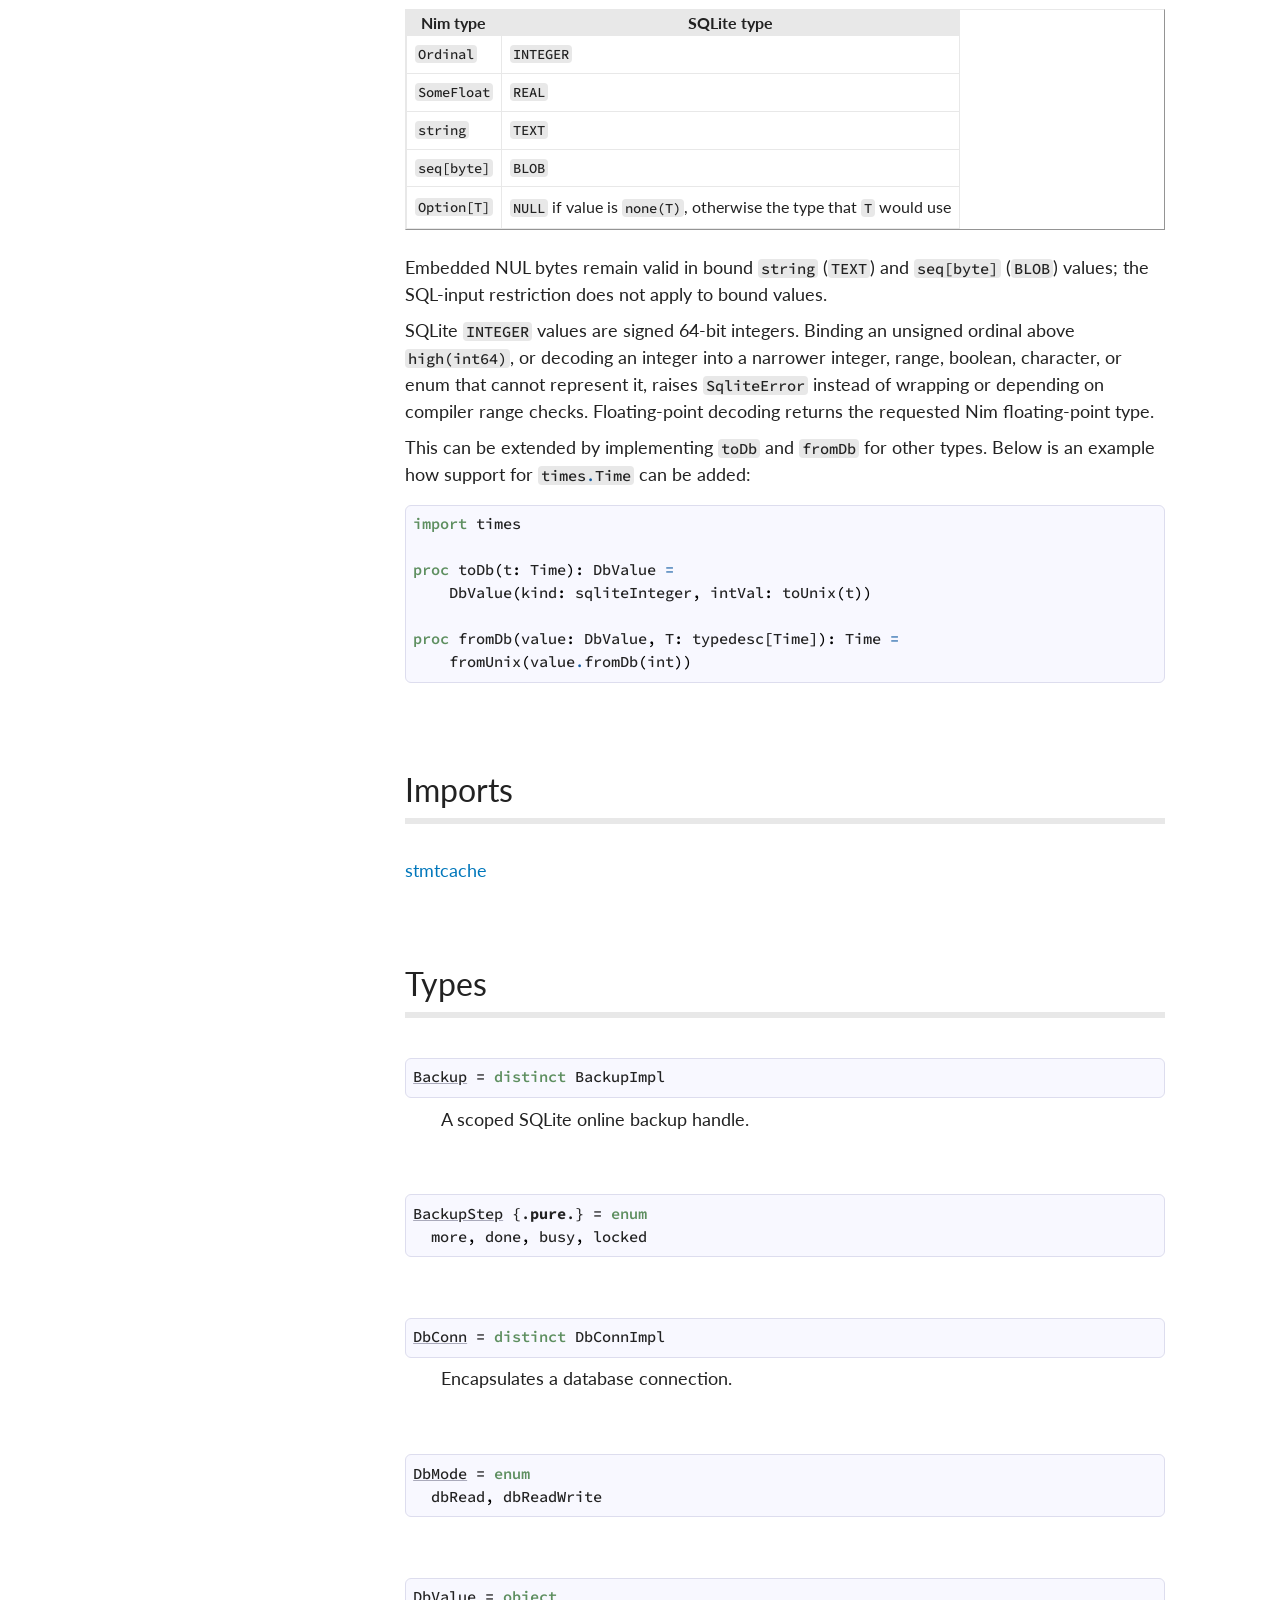
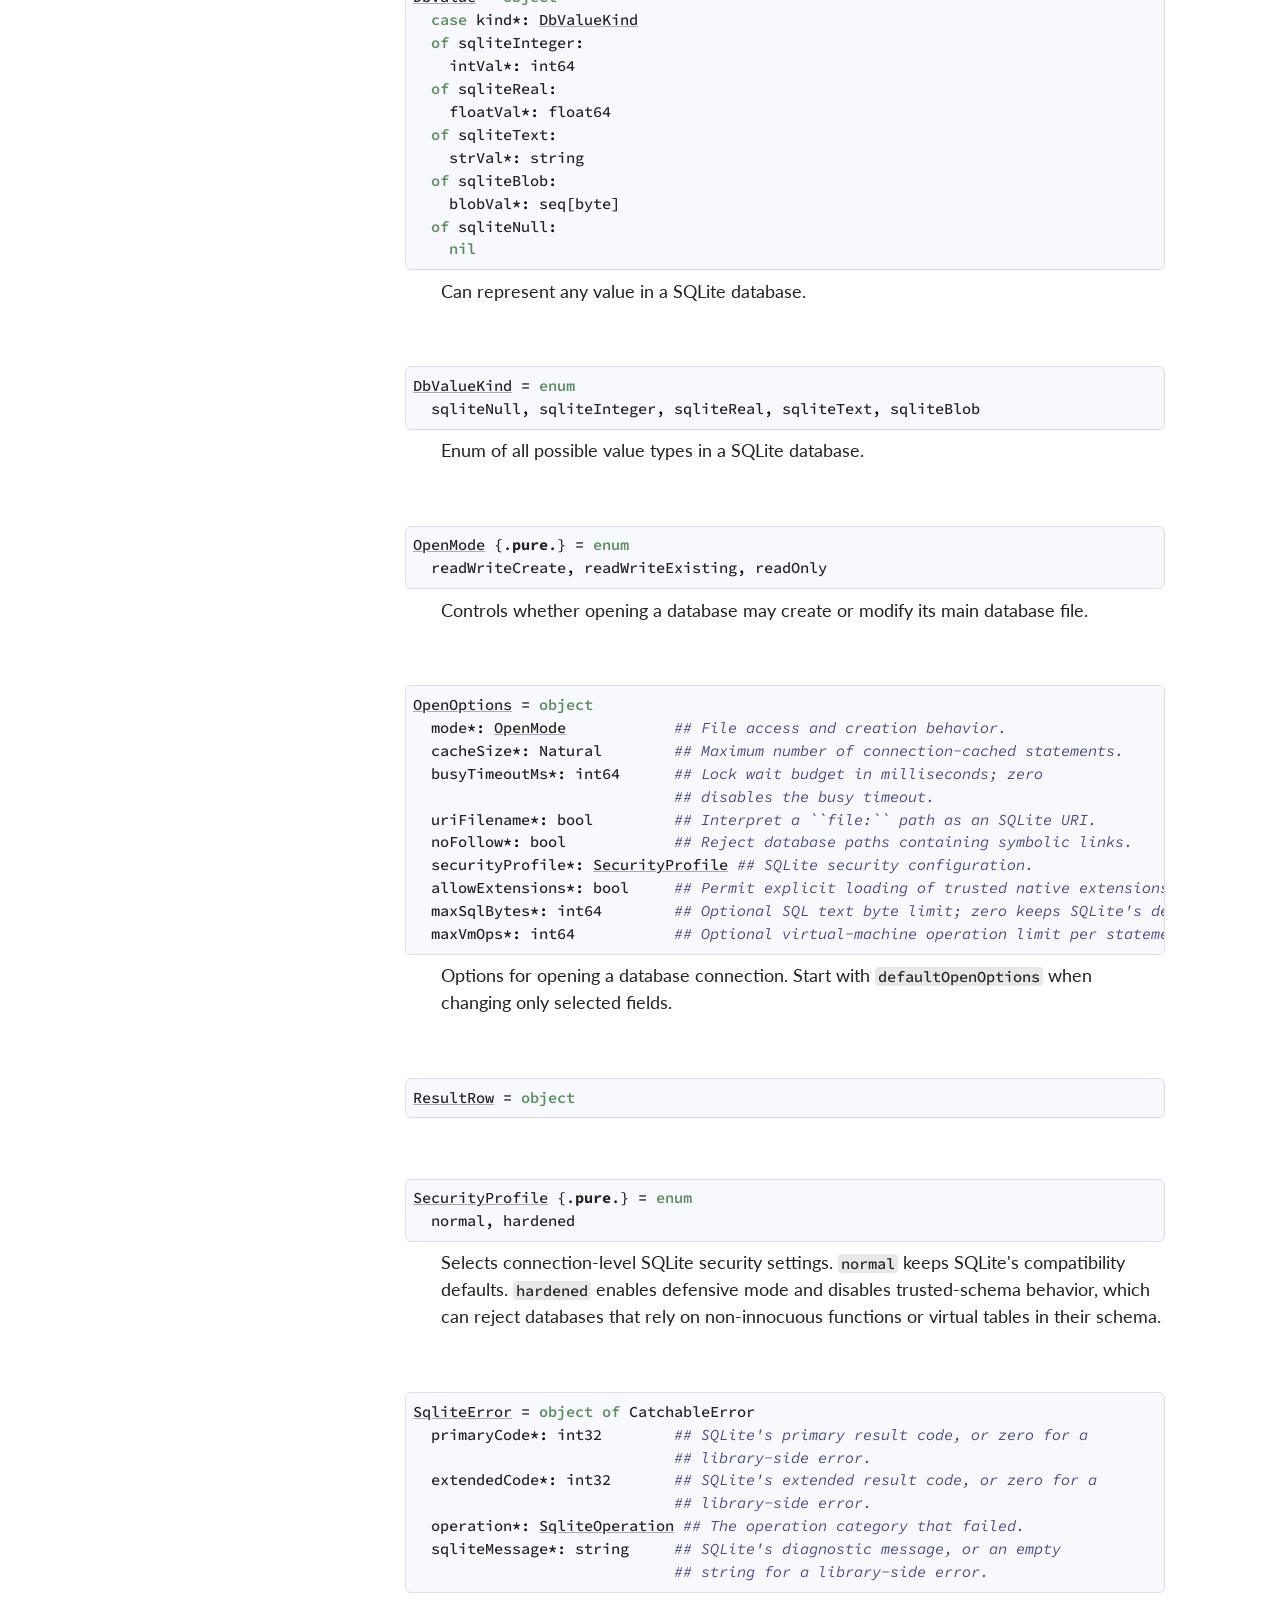
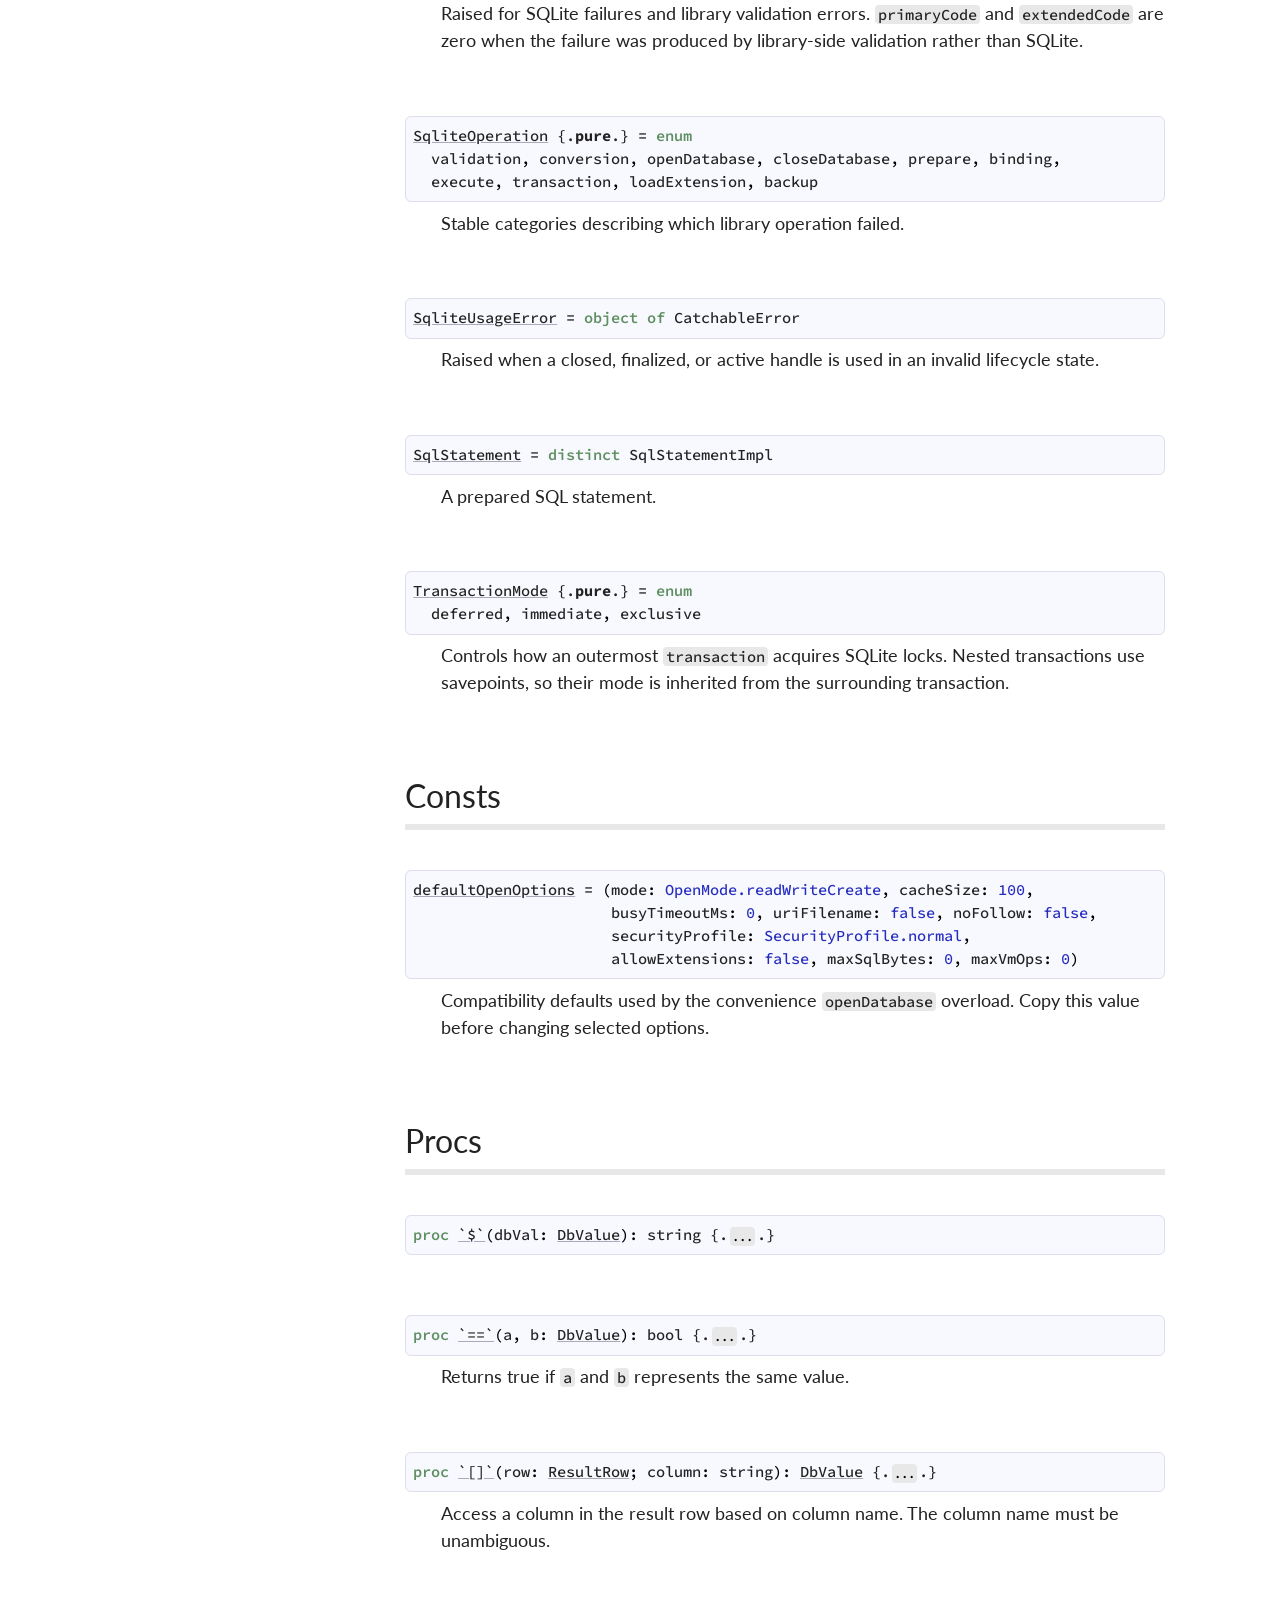
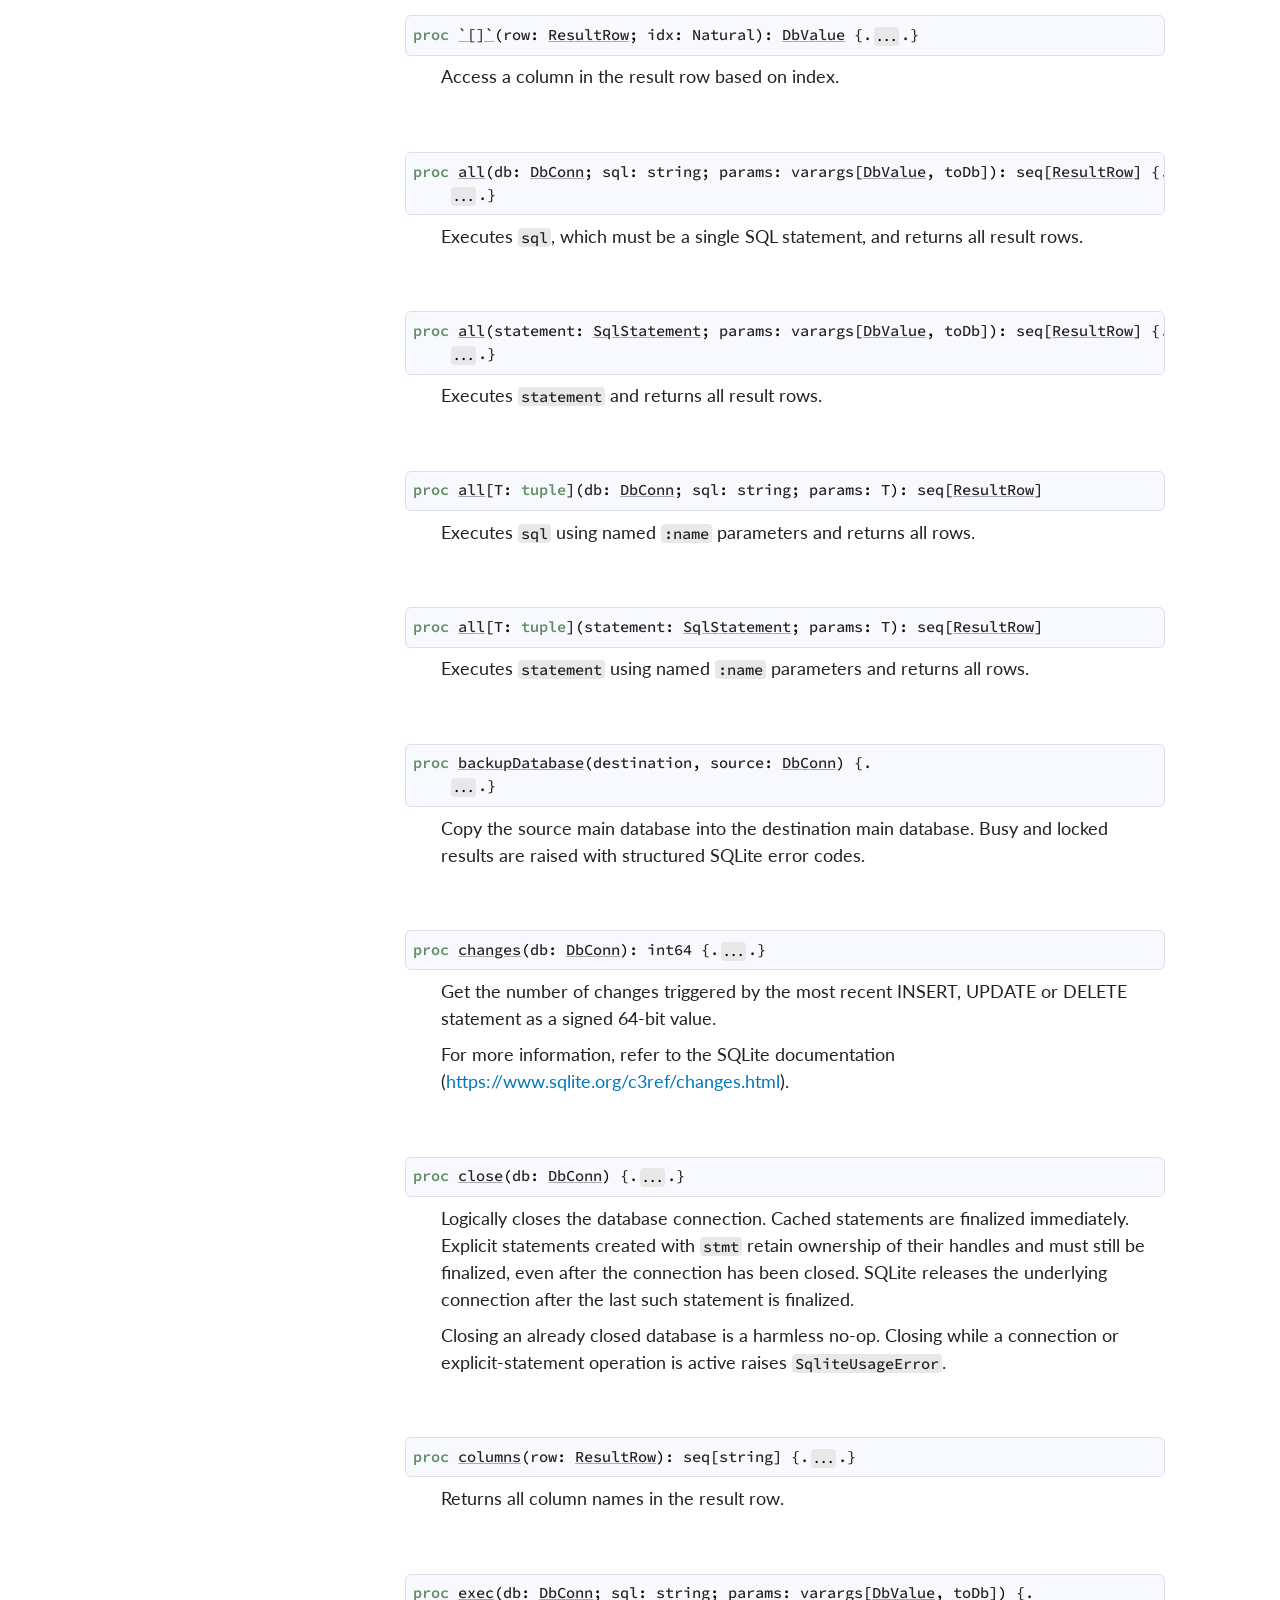
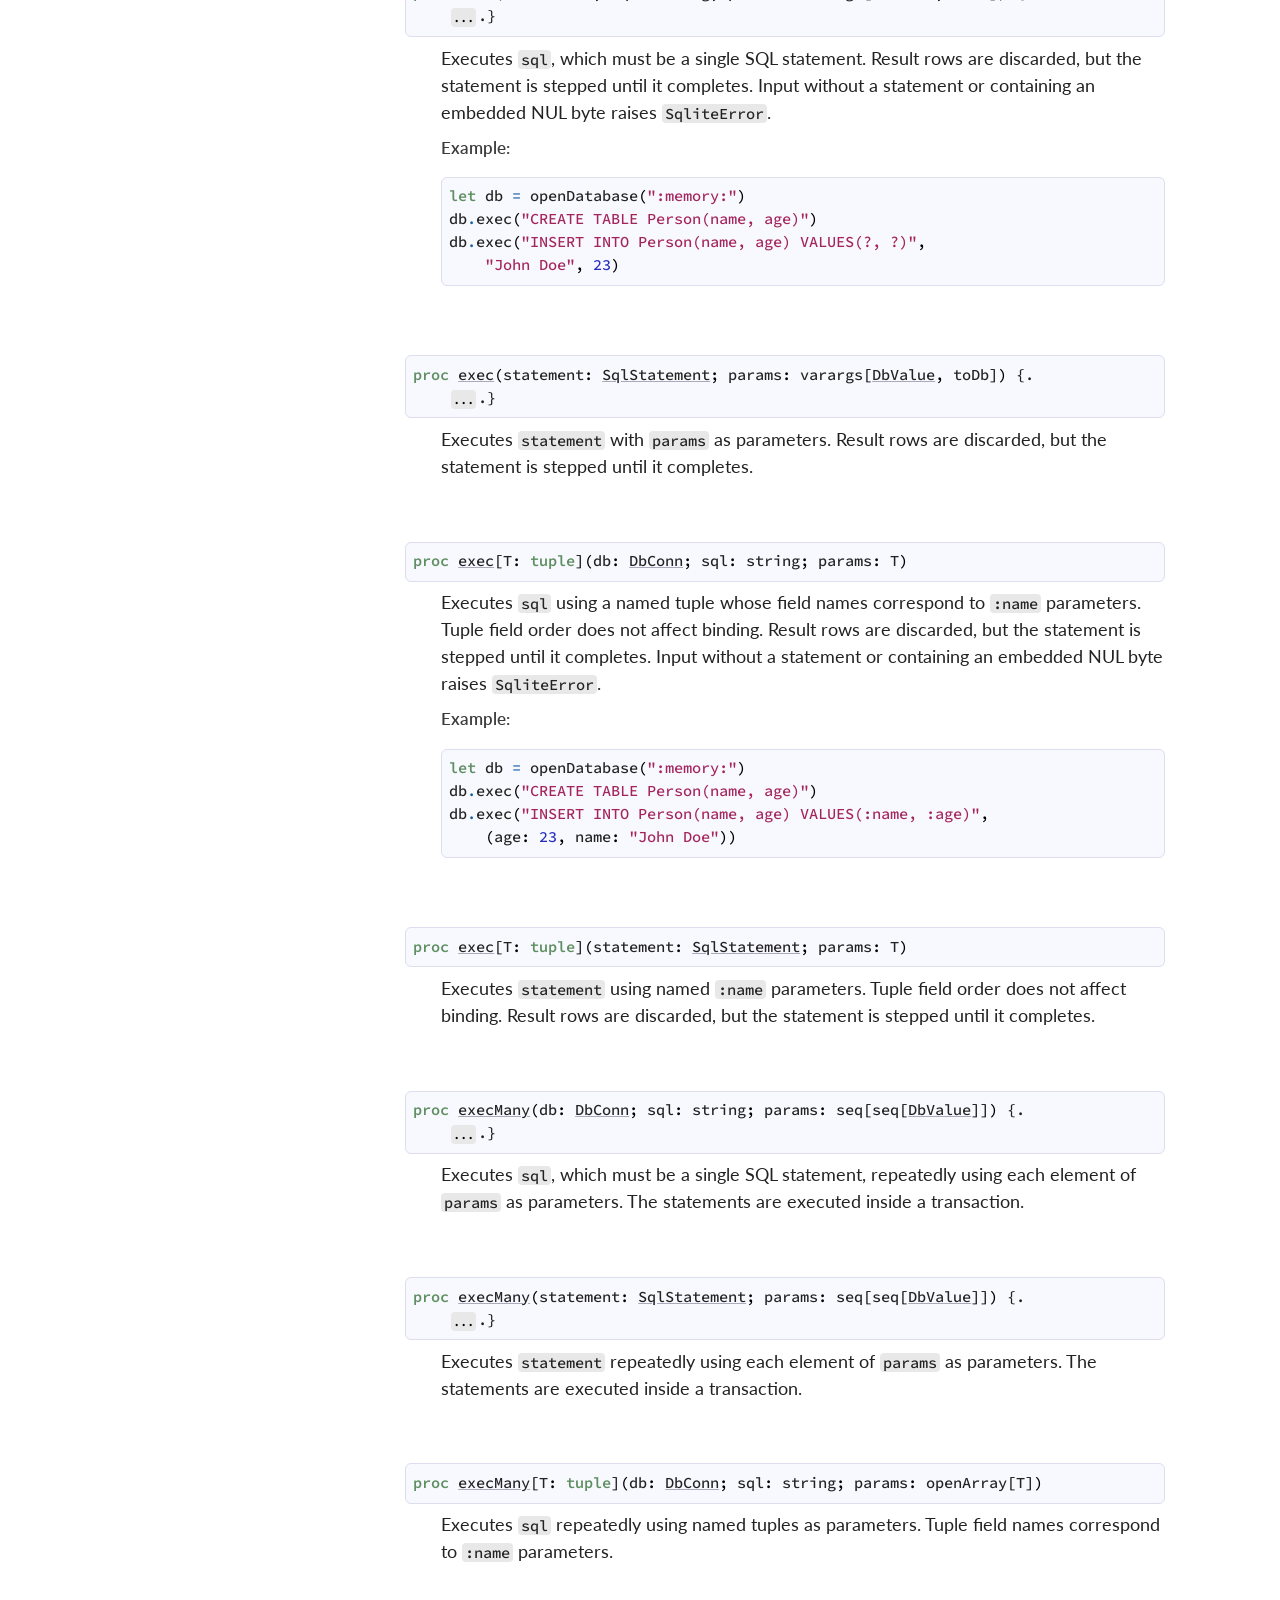
==== commit 71eeef4d: "Complete SQLite operational hardening and expand CI coverage Add cancellation and deadline scopes, d" ====
--- a/docs/index.html
+++ b/docs/index.html
@@ -58,6 +58,7 @@
 <li><a class="reference" id="executing-sql_toc" href="#executing-sql">Executing SQL</a></li>
 <ul class="simple"><li><a class="reference" id="executing-sql-named-parameters_toc" href="#executing-sql-named-parameters">Named parameters</a></li>
 </ul><li><a class="reference" id="reading-data_toc" href="#reading-data">Reading data</a></li>
+<li><a class="reference" id="scoped-resources-deadlines-and-online-backups_toc" href="#scoped-resources-deadlines-and-online-backups">Scoped resources, deadlines, and online backups</a></li>
 <li><a class="reference" id="inserting-data-in-bulk_toc" href="#inserting-data-in-bulk">Inserting data in bulk</a></li>
 <li><a class="reference" id="transactions_toc" href="#transactions">Transactions</a></li>
 <li><a class="reference" id="prepared-statements_toc" href="#prepared-statements">Prepared statements</a></li>
@@ -70,7 +71,10 @@
   <details open>
     <summary><a class="reference reference-toplevel" href="#7" id="57">Types</a></summary>
     <ul class="simple simple-toc-section">
-      <li><a class="reference" href="#DbConn" title="DbConn = distinct DbConnImpl">DbConn</a></li>
+      <li><a class="reference" href="#Backup" title="Backup = distinct BackupImpl">Backup</a></li>
+<li><a class="reference" href="#BackupStep" title="BackupStep {.pure.} = enum
+  more, done, busy, locked">BackupStep</a></li>
+<li><a class="reference" href="#DbConn" title="DbConn = distinct DbConnImpl">DbConn</a></li>
 <li><a class="reference" href="#DbMode" title="DbMode = enum
   dbRead, dbReadWrite">DbMode</a></li>
 <li><a class="reference" href="#DbValue" title="DbValue = object
@@ -96,7 +100,10 @@
                              ## disables the busy timeout.
   uriFilename*: bool         ## Interpret a ``file:`` path as an SQLite URI.
   noFollow*: bool            ## Reject database paths containing symbolic links.
-  securityProfile*: SecurityProfile ## SQLite security configuration.">OpenOptions</a></li>
+  securityProfile*: SecurityProfile ## SQLite security configuration.
+  allowExtensions*: bool     ## Permit explicit loading of trusted native extensions.
+  maxSqlBytes*: int64        ## Optional SQL text byte limit; zero keeps SQLite's default.
+  maxVmOps*: int64           ## Optional virtual-machine operation limit per statement.">OpenOptions</a></li>
 <li><a class="reference" href="#ResultRow" title="ResultRow = object">ResultRow</a></li>
 <li><a class="reference" href="#SecurityProfile" title="SecurityProfile {.pure.} = enum
   normal, hardened">SecurityProfile</a></li>
@@ -110,7 +117,7 @@
                              ## string for a library-side error.">SqliteError</a></li>
 <li><a class="reference" href="#SqliteOperation" title="SqliteOperation {.pure.} = enum
   validation, conversion, openDatabase, closeDatabase, prepare, binding,
-  execute, transaction, loadExtension">SqliteOperation</a></li>
+  execute, transaction, loadExtension, backup">SqliteOperation</a></li>
 <li><a class="reference" href="#SqliteUsageError" title="SqliteUsageError = object of CatchableError">SqliteUsageError</a></li>
 <li><a class="reference" href="#SqlStatement" title="SqlStatement = distinct SqlStatementImpl">SqlStatement</a></li>
 <li><a class="reference" href="#TransactionMode" title="TransactionMode {.pure.} = enum
@@ -125,7 +132,8 @@
     <ul class="simple simple-toc-section">
       <li><a class="reference" href="#defaultOpenOptions" title="defaultOpenOptions = (mode: OpenMode.readWriteCreate, cacheSize: 100,
                       busyTimeoutMs: 0, uriFilename: false, noFollow: false,
-                      securityProfile: SecurityProfile.normal)">defaultOpenOptions</a></li>
+                      securityProfile: SecurityProfile.normal,
+                      allowExtensions: false, maxSqlBytes: 0, maxVmOps: 0)">defaultOpenOptions</a></li>
 
     </ul>
   </details>
@@ -154,6 +162,10 @@
 <li><a class="reference" href="#all%2CSqlStatement%2CT" title="all[T: tuple](statement: SqlStatement; params: T): seq[ResultRow]">all[T: tuple](statement: SqlStatement; params: T): seq[ResultRow]</a></li>
 
 </ul>
+<ul class="simple nested-toc-section">backupDatabase
+  <li><a class="reference" href="#backupDatabase%2CDbConn%2CDbConn" title="backupDatabase(destination, source: DbConn)">backupDatabase(destination, source: DbConn)</a></li>
+
+</ul>
 <ul class="simple nested-toc-section">changes
   <li><a class="reference" href="#changes%2CDbConn" title="changes(db: DbConn): int64">changes(db: DbConn): int64</a></li>
 
@@ -197,6 +209,10 @@
 <li><a class="reference" href="#fromDb%2CDbValue%2Ctypedesc%5BOption%5BT%5D%5D" title="fromDb[T](value: DbValue; _: typedesc[Option[T]]): Option[T]">fromDb[T](value: DbValue; _: typedesc[Option[T]]): Option[T]</a></li>
 
 </ul>
+<ul class="simple nested-toc-section">interrupt
+  <li><a class="reference" href="#interrupt%2CDbConn" title="interrupt(db: DbConn)">interrupt(db: DbConn)</a></li>
+
+</ul>
 <ul class="simple nested-toc-section">isAlive
   <li><a class="reference" href="#isAlive%2CSqlStatement" title="isAlive(statement: SqlStatement): bool">isAlive(statement: SqlStatement): bool</a></li>
 
@@ -211,6 +227,7 @@
 </ul>
 <ul class="simple nested-toc-section">isReadonly
   <li><a class="reference" href="#isReadonly%2CDbConn" title="isReadonly(db: DbConn): bool">isReadonly(db: DbConn): bool</a></li>
+<li><a class="reference" href="#isReadonly%2CSqlStatement" title="isReadonly(statement: SqlStatement): bool">isReadonly(statement: SqlStatement): bool</a></li>
 
 </ul>
 <ul class="simple nested-toc-section">lastInsertRowId
@@ -237,8 +254,28 @@
 <li><a class="reference" href="#openDatabase%2Cstring%2COpenOptions" title="openDatabase(path: string; options: OpenOptions): DbConn">openDatabase(path: string; options: OpenOptions): DbConn</a></li>
 
 </ul>
+<ul class="simple nested-toc-section">quickCheck
+  <li><a class="reference" href="#quickCheck%2CDbConn" title="quickCheck(db: DbConn): seq[string]">quickCheck(db: DbConn): seq[string]</a></li>
+
+</ul>
+<ul class="simple nested-toc-section">remainingPages
+  <li><a class="reference" href="#remainingPages%2CBackup" title="remainingPages(backup: Backup): int32">remainingPages(backup: Backup): int32</a></li>
+
+</ul>
 <ul class="simple nested-toc-section">rows
   <li><a class="reference" href="#rows%2CDbConn%2Cstring%2Cvarargs%5BDbValue%2CtoDb%5D" title="rows(db: DbConn; sql: string; params: varargs[DbValue, toDb]): seq[seq[DbValue]]">rows(db: DbConn; sql: string; params: varargs[DbValue, toDb]): seq[seq[DbValue]]</a></li>
+
+</ul>
+<ul class="simple nested-toc-section">sqliteCompileOptions
+  <li><a class="reference" href="#sqliteCompileOptions" title="sqliteCompileOptions(): seq[string]">sqliteCompileOptions(): seq[string]</a></li>
+
+</ul>
+<ul class="simple nested-toc-section">sqliteVersion
+  <li><a class="reference" href="#sqliteVersion" title="sqliteVersion(): string">sqliteVersion(): string</a></li>
+
+</ul>
+<ul class="simple nested-toc-section">step
+  <li><a class="reference" href="#step%2CBackup%2Cint32" title="step(backup: Backup; pages: int32 = -1): BackupStep">step(backup: Backup; pages: int32 = -1): BackupStep</a></li>
 
 </ul>
 <ul class="simple nested-toc-section">stmt
@@ -252,6 +289,14 @@
 <li><a class="reference" href="#toDb%2CT_2" title="toDb[T: SomeFloat](val: T): DbValue">toDb[T: SomeFloat](val: T): DbValue</a></li>
 <li><a class="reference" href="#toDb%2CT_3" title="toDb[T: string](val: T): DbValue">toDb[T: string](val: T): DbValue</a></li>
 <li><a class="reference" href="#toDb%2CT_6" title="toDb[T: type(nil)](val: T): DbValue">toDb[T: type(nil)](val: T): DbValue</a></li>
+
+</ul>
+<ul class="simple nested-toc-section">totalChanges
+  <li><a class="reference" href="#totalChanges%2CDbConn" title="totalChanges(db: DbConn): int64">totalChanges(db: DbConn): int64</a></li>
+
+</ul>
+<ul class="simple nested-toc-section">totalPages
+  <li><a class="reference" href="#totalPages%2CBackup" title="totalPages(backup: Backup): int32">totalPages(backup: Backup): int32</a></li>
 
 </ul>
 <ul class="simple nested-toc-section">unpack
@@ -304,6 +349,23 @@
       <ul class="simple nested-toc-section">transaction
   <li><a class="reference" href="#transaction.t%2CDbConn%2Cuntyped" title="transaction(db: DbConn; body: untyped)">transaction(db: DbConn; body: untyped)</a></li>
 <li><a class="reference" href="#transaction.t%2CDbConn%2CTransactionMode%2Cuntyped" title="transaction(db: DbConn; mode: TransactionMode; body: untyped)">transaction(db: DbConn; mode: TransactionMode; body: untyped)</a></li>
+
+</ul>
+<ul class="simple nested-toc-section">withBackup
+  <li><a class="reference" href="#withBackup.t%2Cuntyped%2Cuntyped%2Cuntyped" title="withBackup(destination, source: untyped; body: untyped)">withBackup(destination, source: untyped; body: untyped)</a></li>
+
+</ul>
+<ul class="simple nested-toc-section">withDatabase
+  <li><a class="reference" href="#withDatabase.t%2Cuntyped%2Cuntyped" title="withDatabase(path: untyped; body: untyped)">withDatabase(path: untyped; body: untyped)</a></li>
+<li><a class="reference" href="#withDatabase.t%2Cuntyped%2Cuntyped%2Cuntyped" title="withDatabase(path: untyped; options: untyped; body: untyped)">withDatabase(path: untyped; options: untyped; body: untyped)</a></li>
+
+</ul>
+<ul class="simple nested-toc-section">withDeadline
+  <li><a class="reference" href="#withDeadline.t%2CDbConn%2CNatural%2Cuntyped" title="withDeadline(db: DbConn; timeoutMs: Natural; body: untyped)">withDeadline(db: DbConn; timeoutMs: Natural; body: untyped)</a></li>
+
+</ul>
+<ul class="simple nested-toc-section">withStatement
+  <li><a class="reference" href="#withStatement.t%2Cuntyped%2Cuntyped%2Cuntyped" title="withStatement(connection: untyped; sql: untyped; body: untyped)">withStatement(connection: untyped; sql: untyped; body: untyped)</a></li>
 
 </ul>
 
@@ -387,9 +449,13 @@
     <span class="Identifier">echo</span> <span class="Identifier">fromDb</span><span class="Punctuation">(</span><span class="Identifier">row</span><span class="Punctuation">[</span><span class="DecNumber">0</span><span class="Punctuation">]</span><span class="Punctuation">,</span> <span class="Identifier">Option</span><span class="Punctuation">[</span><span class="Identifier">string</span><span class="Punctuation">]</span><span class="Punctuation">)</span> <span class="Comment"># Will work even if the db value is NULL</span>
 
 <span class="Comment"># Example of reading a single value. In this case, 'value' will be of type `Option[DbValue]`.</span>
-<span class="Keyword">let</span> <span class="Identifier">value</span> <span class="Operator">=</span> <span class="Identifier">db</span><span class="Operator">.</span><span class="Identifier">one</span><span class="Punctuation">(</span><span class="StringLit">&quot;SELECT age FROM Person WHERE name = ?&quot;</span><span class="Punctuation">,</span> <span class="StringLit">&quot;John Doe&quot;</span><span class="Punctuation">)</span>
+<span class="Keyword">let</span> <span class="Identifier">value</span> <span class="Operator">=</span> <span class="Identifier">db</span><span class="Operator">.</span><span class="Identifier">value</span><span class="Punctuation">(</span><span class="StringLit">&quot;SELECT age FROM Person WHERE name = ?&quot;</span><span class="Punctuation">,</span> <span class="StringLit">&quot;John Doe&quot;</span><span class="Punctuation">)</span>
 <span class="Keyword">if</span> <span class="Identifier">value</span><span class="Operator">.</span><span class="Identifier">isSome</span><span class="Punctuation">:</span>
     <span class="Identifier">echo</span> <span class="Identifier">fromDb</span><span class="Punctuation">(</span><span class="Identifier">value</span><span class="Operator">.</span><span class="Identifier">get</span><span class="Punctuation">,</span> <span class="Identifier">int</span><span class="Punctuation">)</span> <span class="Comment"># Prints age of John Doe</span></pre>
+<h1><a class="toc-backref" id="scoped-resources-deadlines-and-online-backups" href="#scoped-resources-deadlines-and-online-backups">Scoped resources, deadlines, and online backups</a></h1><p><tt class="docutils literal"><span class="pre">withDatabase</span></tt> injects a <tt class="docutils literal"><span class="pre">db</span></tt> variable and closes it on every exit path. <tt class="docutils literal"><span class="pre">withStatement</span></tt> similarly injects a <tt class="docutils literal"><span class="pre">statement</span></tt> variable and finalizes it. Use <tt class="docutils literal"><span class="pre">withDeadline(db, timeoutMs)</span></tt> to interrupt long-running SQL after a monotonic deadline. SQLite can roll back an interrupted write transaction; inspect <tt class="docutils literal"><span class="pre">SqliteError.primaryCode</span></tt> for <tt class="docutils literal"><span class="pre">SQLITE_INTERRUPT</span></tt>.</p>
+<p><tt class="docutils literal"><span class="pre">backupDatabase(destination, source)</span></tt> copies the source main database into the destination. For incremental transfers, <tt class="docutils literal"><span class="pre">withBackup</span></tt> injects a <tt class="docutils literal"><span class="pre">backup</span></tt> handle; call <tt class="docutils literal"><span class="pre">step</span></tt> with a positive page count and inspect <tt class="docutils literal"><span class="pre">remainingPages</span></tt> and <tt class="docutils literal"><span class="pre">totalPages</span></tt> after each step. The destination cannot be used for other operations until the scope exits.</p>
+<p>One connection and its statements must not be used concurrently across threads. Coordinate <tt class="docutils literal"><span class="pre">interrupt</span></tt> with connection <tt class="docutils literal"><span class="pre">close</span></tt> when requesting cancellation from another thread. Extensions are trusted native code and require <tt class="docutils literal"><span class="pre">OpenOptions.allowExtensions</span></tt> to be enabled explicitly.</p>
+
 <h1><a class="toc-backref" id="inserting-data-in-bulk" href="#inserting-data-in-bulk">Inserting data in bulk</a></h1><p>The <a class="reference external" href="#exec,DbConn,string,varargs[DbValue,toDb]">exec</a> procedure works fine for inserting single rows, but it gets awkward when inserting many rows. For this purpose the <a class="reference external" href="#execMany,DbConn,string,seq[seq[DbValue]]">execMany</a> procedure can be used instead. It executes the same SQL repeatedly, but with different parameters each time.</p>
 <pre class="listing"><span class="Keyword">let</span> <span class="Identifier">parameters</span> <span class="Operator">=</span> <span class="Punctuation">[</span>
     <span class="Punctuation">(</span><span class="Identifier">name</span><span class="Punctuation">:</span> <span class="StringLit">&quot;Person 1&quot;</span><span class="Punctuation">,</span> <span class="Identifier">age</span><span class="Punctuation">:</span> <span class="DecNumber">17</span><span class="Punctuation">)</span><span class="Punctuation">,</span>
@@ -465,7 +531,24 @@
 <div class="section" id="7">
   <h1><a class="toc-backref" href="#7">Types</a></h1>
   <dl class="item">
-    <div id="DbConn">
+    <div id="Backup">
+  <dt><pre><a href="#Backup"><span class="Identifier">Backup</span></a> <span class="Other">=</span> <span class="Keyword">distinct</span> <span class="Identifier">BackupImpl</span></pre></dt>
+  <dd>
+
+    A scoped SQLite online backup handle.
+
+  </dd>
+</div>
+<div id="BackupStep">
+  <dt><pre><a href="#BackupStep"><span class="Identifier">BackupStep</span></a> {.<span class="Identifier">pure</span>.} <span class="Other">=</span> <span class="Keyword">enum</span>
+  <span class="Identifier">more</span><span class="Other">,</span> <span class="Identifier">done</span><span class="Other">,</span> <span class="Identifier">busy</span><span class="Other">,</span> <span class="Identifier">locked</span></pre></dt>
+  <dd>
+
+
+
+  </dd>
+</div>
+<div id="DbConn">
   <dt><pre><a href="#DbConn"><span class="Identifier">DbConn</span></a> <span class="Other">=</span> <span class="Keyword">distinct</span> <span class="Identifier">DbConnImpl</span></pre></dt>
   <dd>
 
@@ -529,7 +612,10 @@
                              <span class="Comment">## disables the busy timeout.</span>
   <span class="Identifier">uriFilename</span><span class="Operator">*</span><span class="Other">:</span> <span class="Identifier">bool</span>         <span class="Comment">## Interpret a ``file:`` path as an SQLite URI.</span>
   <span class="Identifier">noFollow</span><span class="Operator">*</span><span class="Other">:</span> <span class="Identifier">bool</span>            <span class="Comment">## Reject database paths containing symbolic links.</span>
-  <span class="Identifier">securityProfile</span><span class="Operator">*</span><span class="Other">:</span> <a href="#SecurityProfile"><span class="Identifier">SecurityProfile</span></a> <span class="Comment">## SQLite security configuration.</span></pre></dt>
+  <span class="Identifier">securityProfile</span><span class="Operator">*</span><span class="Other">:</span> <a href="#SecurityProfile"><span class="Identifier">SecurityProfile</span></a> <span class="Comment">## SQLite security configuration.</span>
+  <span class="Identifier">allowExtensions</span><span class="Operator">*</span><span class="Other">:</span> <span class="Identifier">bool</span>     <span class="Comment">## Permit explicit loading of trusted native extensions.</span>
+  <span class="Identifier">maxSqlBytes</span><span class="Operator">*</span><span class="Other">:</span> <span class="Identifier">int64</span>        <span class="Comment">## Optional SQL text byte limit; zero keeps SQLite's default.</span>
+  <span class="Identifier">maxVmOps</span><span class="Operator">*</span><span class="Other">:</span> <span class="Identifier">int64</span>           <span class="Comment">## Optional virtual-machine operation limit per statement.</span></pre></dt>
   <dd>
 
     Options for opening a database connection. Start with <tt class="docutils literal"><span class="pre">defaultOpenOptions</span></tt> when changing only selected fields.
@@ -571,7 +657,7 @@
 <div id="SqliteOperation">
   <dt><pre><a href="#SqliteOperation"><span class="Identifier">SqliteOperation</span></a> {.<span class="Identifier">pure</span>.} <span class="Other">=</span> <span class="Keyword">enum</span>
   <span class="Identifier">validation</span><span class="Other">,</span> <span class="Identifier">conversion</span><span class="Other">,</span> <span class="Identifier">openDatabase</span><span class="Other">,</span> <span class="Identifier">closeDatabase</span><span class="Other">,</span> <span class="Identifier">prepare</span><span class="Other">,</span> <span class="Identifier">binding</span><span class="Other">,</span>
-  <span class="Identifier">execute</span><span class="Other">,</span> <span class="Identifier">transaction</span><span class="Other">,</span> <span class="Identifier">loadExtension</span></pre></dt>
+  <span class="Identifier">execute</span><span class="Other">,</span> <span class="Identifier">transaction</span><span class="Other">,</span> <span class="Identifier">loadExtension</span><span class="Other">,</span> <span class="Identifier">backup</span></pre></dt>
   <dd>
 
     Stable categories describing which library operation failed.
@@ -612,7 +698,8 @@
     <div id="defaultOpenOptions">
   <dt><pre><a href="#defaultOpenOptions"><span class="Identifier">defaultOpenOptions</span></a> <span class="Other">=</span> <span class="Other">(</span><span class="Identifier">mode</span><span class="Other">:</span> <span class="DecNumber">OpenMode.readWriteCreate</span><span class="Other">,</span> <span class="Identifier">cacheSize</span><span class="Other">:</span> <span class="DecNumber">100</span><span class="Other">,</span>
                       <span class="Identifier">busyTimeoutMs</span><span class="Other">:</span> <span class="DecNumber">0</span><span class="Other">,</span> <span class="Identifier">uriFilename</span><span class="Other">:</span> <span class="DecNumber">false</span><span class="Other">,</span> <span class="Identifier">noFollow</span><span class="Other">:</span> <span class="DecNumber">false</span><span class="Other">,</span>
-                      <span class="Identifier">securityProfile</span><span class="Other">:</span> <span class="DecNumber">SecurityProfile.normal</span><span class="Other">)</span></pre></dt>
+                      <span class="Identifier">securityProfile</span><span class="Other">:</span> <span class="DecNumber">SecurityProfile.normal</span><span class="Other">,</span>
+                      <span class="Identifier">allowExtensions</span><span class="Other">:</span> <span class="DecNumber">false</span><span class="Other">,</span> <span class="Identifier">maxSqlBytes</span><span class="Other">:</span> <span class="DecNumber">0</span><span class="Other">,</span> <span class="Identifier">maxVmOps</span><span class="Other">:</span> <span class="DecNumber">0</span><span class="Other">)</span></pre></dt>
   <dd>
 
     Compatibility defaults used by the convenience <tt class="docutils literal"><span class="pre">openDatabase</span></tt> overload. Copy this value before changing selected options.
@@ -707,6 +794,19 @@
 </div>
 
 </div>
+<div id="backupDatabase-procs-all">
+  <div id="backupDatabase,DbConn,DbConn">
+  <dt><pre><span class="Keyword">proc</span> <a href="#backupDatabase%2CDbConn%2CDbConn"><span class="Identifier">backupDatabase</span></a><span class="Other">(</span><span class="Identifier">destination</span><span class="Other">,</span> <span class="Identifier">source</span><span class="Other">:</span> <a href="#DbConn"><span class="Identifier">DbConn</span></a><span class="Other">)</span> {.
+    <span><span class="Other pragmadots">...</span></span><span class="pragmawrap"><span class="Identifier">raises</span><span class="Other">:</span> <span class="Other">[</span><span class="Identifier">SqliteError</span><span class="Other">,</span> <span class="Identifier">SqliteUsageError</span><span class="Other">,</span> <span class="Identifier">Exception</span><span class="Other">,</span> <span class="Identifier">Exception</span><span class="Other">]</span><span class="Other">,</span> <span class="Identifier">tags</span><span class="Other">:</span> <span class="Other">[</span><span class="Other">]</span><span class="Other">,</span>
+    <span class="Identifier">forbids</span><span class="Other">:</span> <span class="Other">[</span><span class="Other">]</span></span>.}</pre></dt>
+  <dd>
+
+    Copy the source main database into the destination main database. Busy and locked results are raised with structured SQLite error codes.
+
+  </dd>
+</div>
+
+</div>
 <div id="changes-procs-all">
   <div id="changes,DbConn">
   <dt><pre><span class="Keyword">proc</span> <a href="#changes%2CDbConn"><span class="Identifier">changes</span></a><span class="Other">(</span><span class="Identifier">db</span><span class="Other">:</span> <a href="#DbConn"><span class="Identifier">DbConn</span></a><span class="Other">)</span><span class="Other">:</span> <span class="Identifier">int64</span> {.<span><span class="Other pragmadots">...</span></span><span class="pragmawrap"><span class="Identifier">raises</span><span class="Other">:</span> <span class="Other">[</span><span class="Identifier">SqliteUsageError</span><span class="Other">]</span><span class="Other">,</span> <span class="Identifier">tags</span><span class="Other">:</span> <span class="Other">[</span><span class="Other">]</span><span class="Other">,</span>
@@ -913,9 +1013,20 @@
 </div>
 
 </div>
+<div id="interrupt-procs-all">
+  <div id="interrupt,DbConn">
+  <dt><pre><span class="Keyword">proc</span> <a href="#interrupt%2CDbConn"><span class="Identifier">interrupt</span></a><span class="Other">(</span><span class="Identifier">db</span><span class="Other">:</span> <a href="#DbConn"><span class="Identifier">DbConn</span></a><span class="Other">)</span> {.<span><span class="Other pragmadots">...</span></span><span class="pragmawrap"><span class="Identifier">raises</span><span class="Other">:</span> <span class="Other">[</span><span class="Identifier">SqliteUsageError</span><span class="Other">]</span><span class="Other">,</span> <span class="Identifier">tags</span><span class="Other">:</span> <span class="Other">[</span><span class="Other">]</span><span class="Other">,</span> <span class="Identifier">forbids</span><span class="Other">:</span> <span class="Other">[</span><span class="Other">]</span></span>.}</pre></dt>
+  <dd>
+
+    Request interruption of currently running statements. The caller must synchronize this call with <tt class="docutils literal"><span class="pre"><span class="Identifier">close</span></span></tt>; all other connection operations remain single-threaded. SQLite reports interrupted execution with <tt class="docutils literal"><span class="pre">SQLITE_INTERRUPT</span></tt> in <tt class="docutils literal"><span class="pre">SqliteError.primaryCode</span></tt>.
+
+  </dd>
+</div>
+
+</div>
 <div id="isAlive-procs-all">
   <div id="isAlive,SqlStatement">
-  <dt><pre><span class="Keyword">proc</span> <a href="#isAlive%2CSqlStatement"><span class="Identifier">isAlive</span></a><span class="Other">(</span><span class="Identifier">statement</span><span class="Other">:</span> <a href="#SqlStatement"><span class="Identifier">SqlStatement</span></a><span class="Other">)</span><span class="Other">:</span> <span class="Identifier">bool</span> {.<span class="Identifier">noSideEffect</span><span class="Other">,</span> <span><span class="Other pragmadots">...</span></span><span class="pragmawrap"><span class="Identifier">raises</span><span class="Other">:</span> <span class="Other">[</span><span class="Other">]</span><span class="Other">,</span>
+  <dt><pre><span class="Keyword">proc</span> <a href="#isAlive%2CSqlStatement"><span class="Identifier">isAlive</span></a><span class="Other">(</span><span class="Identifier">statement</span><span class="Other">:</span> <a href="#SqlStatement"><span class="Identifier">SqlStatement</span></a><span class="Other">)</span><span class="Other">:</span> <span class="Identifier">bool</span> {.<span><span class="Other pragmadots">...</span></span><span class="pragmawrap"><span class="Identifier">raises</span><span class="Other">:</span> <span class="Other">[</span><span class="Identifier">SqliteUsageError</span><span class="Other">]</span><span class="Other">,</span>
     <span class="Identifier">tags</span><span class="Other">:</span> <span class="Other">[</span><span class="Other">]</span><span class="Other">,</span> <span class="Identifier">forbids</span><span class="Other">:</span> <span class="Other">[</span><span class="Other">]</span></span>.}</pre></dt>
   <dd>
 
@@ -927,8 +1038,8 @@
 </div>
 <div id="isInTransaction-procs-all">
   <div id="isInTransaction,DbConn">
-  <dt><pre><span class="Keyword">proc</span> <a href="#isInTransaction%2CDbConn"><span class="Identifier">isInTransaction</span></a><span class="Other">(</span><span class="Identifier">db</span><span class="Other">:</span> <a href="#DbConn"><span class="Identifier">DbConn</span></a><span class="Other">)</span><span class="Other">:</span> <span class="Identifier">bool</span> {.<span class="Identifier">noSideEffect</span><span class="Other">,</span>
-    <span><span class="Other pragmadots">...</span></span><span class="pragmawrap"><span class="Identifier">raises</span><span class="Other">:</span> <span class="Other">[</span><span class="Identifier">SqliteUsageError</span><span class="Other">]</span><span class="Other">,</span> <span class="Identifier">tags</span><span class="Other">:</span> <span class="Other">[</span><span class="Other">]</span><span class="Other">,</span> <span class="Identifier">forbids</span><span class="Other">:</span> <span class="Other">[</span><span class="Other">]</span></span>.}</pre></dt>
+  <dt><pre><span class="Keyword">proc</span> <a href="#isInTransaction%2CDbConn"><span class="Identifier">isInTransaction</span></a><span class="Other">(</span><span class="Identifier">db</span><span class="Other">:</span> <a href="#DbConn"><span class="Identifier">DbConn</span></a><span class="Other">)</span><span class="Other">:</span> <span class="Identifier">bool</span> {.<span><span class="Other pragmadots">...</span></span><span class="pragmawrap"><span class="Identifier">raises</span><span class="Other">:</span> <span class="Other">[</span><span class="Identifier">SqliteUsageError</span><span class="Other">]</span><span class="Other">,</span> <span class="Identifier">tags</span><span class="Other">:</span> <span class="Other">[</span><span class="Other">]</span><span class="Other">,</span>
+    <span class="Identifier">forbids</span><span class="Other">:</span> <span class="Other">[</span><span class="Other">]</span></span>.}</pre></dt>
   <dd>
 
 
@@ -939,7 +1050,7 @@
 </div>
 <div id="isOpen-procs-all">
   <div id="isOpen,DbConn">
-  <dt><pre><span class="Keyword">proc</span> <a href="#isOpen%2CDbConn"><span class="Identifier">isOpen</span></a><span class="Other">(</span><span class="Identifier">db</span><span class="Other">:</span> <a href="#DbConn"><span class="Identifier">DbConn</span></a><span class="Other">)</span><span class="Other">:</span> <span class="Identifier">bool</span> {.<span class="Identifier">noSideEffect</span><span class="Other">,</span> <span class="Identifier">inline</span><span class="Other">,</span> <span><span class="Other pragmadots">...</span></span><span class="pragmawrap"><span class="Identifier">raises</span><span class="Other">:</span> <span class="Other">[</span><span class="Other">]</span><span class="Other">,</span> <span class="Identifier">tags</span><span class="Other">:</span> <span class="Other">[</span><span class="Other">]</span><span class="Other">,</span>
+  <dt><pre><span class="Keyword">proc</span> <a href="#isOpen%2CDbConn"><span class="Identifier">isOpen</span></a><span class="Other">(</span><span class="Identifier">db</span><span class="Other">:</span> <a href="#DbConn"><span class="Identifier">DbConn</span></a><span class="Other">)</span><span class="Other">:</span> <span class="Identifier">bool</span> {.<span class="Identifier">inline</span><span class="Other">,</span> <span><span class="Other pragmadots">...</span></span><span class="pragmawrap"><span class="Identifier">raises</span><span class="Other">:</span> <span class="Other">[</span><span class="Identifier">SqliteUsageError</span><span class="Other">]</span><span class="Other">,</span> <span class="Identifier">tags</span><span class="Other">:</span> <span class="Other">[</span><span class="Other">]</span><span class="Other">,</span>
                                 <span class="Identifier">forbids</span><span class="Other">:</span> <span class="Other">[</span><span class="Other">]</span></span>.}</pre></dt>
   <dd>
 
@@ -964,6 +1075,15 @@
 
   </dd>
 </div>
+<div id="isReadonly,SqlStatement">
+  <dt><pre><span class="Keyword">proc</span> <a href="#isReadonly%2CSqlStatement"><span class="Identifier">isReadonly</span></a><span class="Other">(</span><span class="Identifier">statement</span><span class="Other">:</span> <a href="#SqlStatement"><span class="Identifier">SqlStatement</span></a><span class="Other">)</span><span class="Other">:</span> <span class="Identifier">bool</span> {.<span><span class="Other pragmadots">...</span></span><span class="pragmawrap"><span class="Identifier">raises</span><span class="Other">:</span> <span class="Other">[</span><span class="Identifier">SqliteUsageError</span><span class="Other">]</span><span class="Other">,</span>
+    <span class="Identifier">tags</span><span class="Other">:</span> <span class="Other">[</span><span class="Other">]</span><span class="Other">,</span> <span class="Identifier">forbids</span><span class="Other">:</span> <span class="Other">[</span><span class="Other">]</span></span>.}</pre></dt>
+  <dd>
+
+    Whether SQLite considers this prepared statement read-only.
+
+  </dd>
+</div>
 
 </div>
 <div id="lastInsertRowId-procs-all">
@@ -994,10 +1114,11 @@
 <div id="loadExtension-procs-all">
   <div id="loadExtension,DbConn,string">
   <dt><pre><span class="Keyword">proc</span> <a href="#loadExtension%2CDbConn%2Cstring"><span class="Identifier">loadExtension</span></a><span class="Other">(</span><span class="Identifier">db</span><span class="Other">:</span> <a href="#DbConn"><span class="Identifier">DbConn</span></a><span class="Other">;</span> <span class="Identifier">path</span><span class="Other">:</span> <span class="Identifier">string</span><span class="Other">)</span> {.
-    <span><span class="Other pragmadots">...</span></span><span class="pragmawrap"><span class="Identifier">raises</span><span class="Other">:</span> <span class="Other">[</span><span class="Identifier">SqliteUsageError</span><span class="Other">,</span> <span class="Identifier">SqliteError</span><span class="Other">]</span><span class="Other">,</span> <span class="Identifier">tags</span><span class="Other">:</span> <span class="Other">[</span><span class="Other">]</span><span class="Other">,</span> <span class="Identifier">forbids</span><span class="Other">:</span> <span class="Other">[</span><span class="Other">]</span></span>.}</pre></dt>
-  <dd>
-
-    Load an SQLite extension. Will raise a <tt class="docutils literal"><span class="pre">SqliteError</span></tt> exception if loading fails.
+    <span><span class="Other pragmadots">...</span></span><span class="pragmawrap"><span class="Identifier">raises</span><span class="Other">:</span> <span class="Other">[</span><span class="Identifier">SqliteUsageError</span><span class="Other">,</span> <span class="Identifier">SqliteError</span><span class="Other">,</span> <span class="Identifier">SqliteError</span><span class="Other">,</span> <span class="Identifier">Exception</span><span class="Other">]</span><span class="Other">,</span> <span class="Identifier">tags</span><span class="Other">:</span> <span class="Other">[</span><span class="Other">]</span><span class="Other">,</span>
+    <span class="Identifier">forbids</span><span class="Other">:</span> <span class="Other">[</span><span class="Other">]</span></span>.}</pre></dt>
+  <dd>
+
+    Load a trusted native extension when <tt class="docutils literal"><span class="pre">allowExtensions</span></tt> was enabled at open time. The C loading capability is disabled after each attempt.
 
   </dd>
 </div>
@@ -1079,6 +1200,31 @@
 </div>
 
 </div>
+<div id="quickCheck-procs-all">
+  <div id="quickCheck,DbConn">
+  <dt><pre><span class="Keyword">proc</span> <a href="#quickCheck%2CDbConn"><span class="Identifier">quickCheck</span></a><span class="Other">(</span><span class="Identifier">db</span><span class="Other">:</span> <a href="#DbConn"><span class="Identifier">DbConn</span></a><span class="Other">)</span><span class="Other">:</span> <span class="Identifier">seq</span><span class="Other">[</span><span class="Identifier">string</span><span class="Other">]</span> {.
+    <span><span class="Other pragmadots">...</span></span><span class="pragmawrap"><span class="Identifier">raises</span><span class="Other">:</span> <span class="Other">[</span><span class="Identifier">SqliteUsageError</span><span class="Other">,</span> <span class="Identifier">SqliteError</span><span class="Other">,</span> <span class="Identifier">Exception</span><span class="Other">]</span><span class="Other">,</span> <span class="Identifier">tags</span><span class="Other">:</span> <span class="Other">[</span><span class="Identifier">RootEffect</span><span class="Other">]</span><span class="Other">,</span>
+    <span class="Identifier">forbids</span><span class="Other">:</span> <span class="Other">[</span><span class="Other">]</span></span>.}</pre></dt>
+  <dd>
+
+    Run SQLite's quick integrity check. An empty result means SQLite reported <tt class="docutils literal"><span class="pre">ok</span></tt>; otherwise each entry is a diagnostic line.
+
+  </dd>
+</div>
+
+</div>
+<div id="remainingPages-procs-all">
+  <div id="remainingPages,Backup">
+  <dt><pre><span class="Keyword">proc</span> <a href="#remainingPages%2CBackup"><span class="Identifier">remainingPages</span></a><span class="Other">(</span><span class="Identifier">backup</span><span class="Other">:</span> <a href="#Backup"><span class="Identifier">Backup</span></a><span class="Other">)</span><span class="Other">:</span> <span class="Identifier">int32</span> {.<span><span class="Other pragmadots">...</span></span><span class="pragmawrap"><span class="Identifier">raises</span><span class="Other">:</span> <span class="Other">[</span><span class="Identifier">SqliteUsageError</span><span class="Other">]</span><span class="Other">,</span>
+    <span class="Identifier">tags</span><span class="Other">:</span> <span class="Other">[</span><span class="Other">]</span><span class="Other">,</span> <span class="Identifier">forbids</span><span class="Other">:</span> <span class="Other">[</span><span class="Other">]</span></span>.}</pre></dt>
+  <dd>
+
+    Pages still to copy after the most recent backup step.
+
+  </dd>
+</div>
+
+</div>
 <div id="rows-procs-all">
   <div id="rows,DbConn,string,varargs[DbValue,toDb]">
   <dt><pre><span class="Keyword">proc</span> <a href="#rows%2CDbConn%2Cstring%2Cvarargs%5BDbValue%2CtoDb%5D"><span class="Identifier">rows</span></a><span class="Other">(</span><span class="Identifier">db</span><span class="Other">:</span> <a href="#DbConn"><span class="Identifier">DbConn</span></a><span class="Other">;</span> <span class="Identifier">sql</span><span class="Other">:</span> <span class="Identifier">string</span><span class="Other">;</span> <span class="Identifier">params</span><span class="Other">:</span> <span class="Identifier">varargs</span><span class="Other">[</span><a href="#DbValue"><span class="Identifier">DbValue</span></a><span class="Other">,</span> <span class="Identifier">toDb</span><span class="Other">]</span><span class="Other">)</span><span class="Other">:</span> <span class="Identifier">seq</span><span class="Other">[</span>
@@ -1096,6 +1242,40 @@
 </div>
 
 </div>
+<div id="sqliteCompileOptions-procs-all">
+  <div id="sqliteCompileOptions">
+  <dt><pre><span class="Keyword">proc</span> <a href="#sqliteCompileOptions"><span class="Identifier">sqliteCompileOptions</span></a><span class="Other">(</span><span class="Other">)</span><span class="Other">:</span> <span class="Identifier">seq</span><span class="Other">[</span><span class="Identifier">string</span><span class="Other">]</span> {.<span><span class="Other pragmadots">...</span></span><span class="pragmawrap"><span class="Identifier">raises</span><span class="Other">:</span> <span class="Other">[</span><span class="Other">]</span><span class="Other">,</span> <span class="Identifier">tags</span><span class="Other">:</span> <span class="Other">[</span><span class="Other">]</span><span class="Other">,</span> <span class="Identifier">forbids</span><span class="Other">:</span> <span class="Other">[</span><span class="Other">]</span></span>.}</pre></dt>
+  <dd>
+
+    Compile-time options reported by the bundled SQLite library.
+
+  </dd>
+</div>
+
+</div>
+<div id="sqliteVersion-procs-all">
+  <div id="sqliteVersion">
+  <dt><pre><span class="Keyword">proc</span> <a href="#sqliteVersion"><span class="Identifier">sqliteVersion</span></a><span class="Other">(</span><span class="Other">)</span><span class="Other">:</span> <span class="Identifier">string</span> {.<span><span class="Other pragmadots">...</span></span><span class="pragmawrap"><span class="Identifier">raises</span><span class="Other">:</span> <span class="Other">[</span><span class="Other">]</span><span class="Other">,</span> <span class="Identifier">tags</span><span class="Other">:</span> <span class="Other">[</span><span class="Other">]</span><span class="Other">,</span> <span class="Identifier">forbids</span><span class="Other">:</span> <span class="Other">[</span><span class="Other">]</span></span>.}</pre></dt>
+  <dd>
+
+    Version of the SQLite library compiled into the application.
+
+  </dd>
+</div>
+
+</div>
+<div id="step-procs-all">
+  <div id="step,Backup,int32">
+  <dt><pre><span class="Keyword">proc</span> <a href="#step%2CBackup%2Cint32"><span class="Identifier">step</span></a><span class="Other">(</span><span class="Identifier">backup</span><span class="Other">:</span> <a href="#Backup"><span class="Identifier">Backup</span></a><span class="Other">;</span> <span class="Identifier">pages</span><span class="Other">:</span> <span class="Identifier">int32</span> <span class="Other">=</span> <span class="DecNumber">-1</span><span class="Other">)</span><span class="Other">:</span> <a href="#BackupStep"><span class="Identifier">BackupStep</span></a> {.
+    <span><span class="Other pragmadots">...</span></span><span class="pragmawrap"><span class="Identifier">raises</span><span class="Other">:</span> <span class="Other">[</span><span class="Identifier">SqliteUsageError</span><span class="Other">,</span> <span class="Identifier">SqliteError</span><span class="Other">]</span><span class="Other">,</span> <span class="Identifier">tags</span><span class="Other">:</span> <span class="Other">[</span><span class="Other">]</span><span class="Other">,</span> <span class="Identifier">forbids</span><span class="Other">:</span> <span class="Other">[</span><span class="Other">]</span></span>.}</pre></dt>
+  <dd>
+
+    Copy at most <tt class="docutils literal"><span class="pre">pages</span></tt> pages, or all pages when <tt class="docutils literal"><span class="pre">pages</span></tt> is -1. <tt class="docutils literal"><span class="pre">busy</span></tt> and <tt class="docutils literal"><span class="pre">locked</span></tt> can be retried after the caller resolves lock contention. Other SQLite errors raise <tt class="docutils literal"><span class="pre">SqliteError</span></tt>.
+
+  </dd>
+</div>
+
+</div>
 <div id="stmt-procs-all">
   <div id="stmt,DbConn,string">
   <dt><pre><span class="Keyword">proc</span> <a href="#stmt%2CDbConn%2Cstring"><span class="Identifier">stmt</span></a><span class="Other">(</span><span class="Identifier">db</span><span class="Other">:</span> <a href="#DbConn"><span class="Identifier">DbConn</span></a><span class="Other">;</span> <span class="Identifier">sql</span><span class="Other">:</span> <span class="Identifier">string</span><span class="Other">)</span><span class="Other">:</span> <a href="#SqlStatement"><span class="Identifier">SqlStatement</span></a> {.
@@ -1154,6 +1334,30 @@
   <dd>
 
     Convert a nil literal to a DbValue.
+
+  </dd>
+</div>
+
+</div>
+<div id="totalChanges-procs-all">
+  <div id="totalChanges,DbConn">
+  <dt><pre><span class="Keyword">proc</span> <a href="#totalChanges%2CDbConn"><span class="Identifier">totalChanges</span></a><span class="Other">(</span><span class="Identifier">db</span><span class="Other">:</span> <a href="#DbConn"><span class="Identifier">DbConn</span></a><span class="Other">)</span><span class="Other">:</span> <span class="Identifier">int64</span> {.<span><span class="Other pragmadots">...</span></span><span class="pragmawrap"><span class="Identifier">raises</span><span class="Other">:</span> <span class="Other">[</span><span class="Identifier">SqliteUsageError</span><span class="Other">]</span><span class="Other">,</span> <span class="Identifier">tags</span><span class="Other">:</span> <span class="Other">[</span><span class="Other">]</span><span class="Other">,</span>
+                                       <span class="Identifier">forbids</span><span class="Other">:</span> <span class="Other">[</span><span class="Other">]</span></span>.}</pre></dt>
+  <dd>
+
+    Number of rows changed by this connection since it was opened.
+
+  </dd>
+</div>
+
+</div>
+<div id="totalPages-procs-all">
+  <div id="totalPages,Backup">
+  <dt><pre><span class="Keyword">proc</span> <a href="#totalPages%2CBackup"><span class="Identifier">totalPages</span></a><span class="Other">(</span><span class="Identifier">backup</span><span class="Other">:</span> <a href="#Backup"><span class="Identifier">Backup</span></a><span class="Other">)</span><span class="Other">:</span> <span class="Identifier">int32</span> {.<span><span class="Other pragmadots">...</span></span><span class="pragmawrap"><span class="Identifier">raises</span><span class="Other">:</span> <span class="Other">[</span><span class="Identifier">SqliteUsageError</span><span class="Other">]</span><span class="Other">,</span> <span class="Identifier">tags</span><span class="Other">:</span> <span class="Other">[</span><span class="Other">]</span><span class="Other">,</span>
+    <span class="Identifier">forbids</span><span class="Other">:</span> <span class="Other">[</span><span class="Other">]</span></span>.}</pre></dt>
+  <dd>
+
+    Source page count observed by the most recent backup step.
 
   </dd>
 </div>
@@ -1330,6 +1534,58 @@
 </div>
 
 </div>
+<div id="withBackup-templates-all">
+  <div id="withBackup.t,untyped,untyped,untyped">
+  <dt><pre><span class="Keyword">template</span> <a href="#withBackup.t%2Cuntyped%2Cuntyped%2Cuntyped"><span class="Identifier">withBackup</span></a><span class="Other">(</span><span class="Identifier">destination</span><span class="Other">,</span> <span class="Identifier">source</span><span class="Other">:</span> <span class="Identifier">untyped</span><span class="Other">;</span> <span class="Identifier">body</span><span class="Other">:</span> <span class="Identifier">untyped</span><span class="Other">)</span></pre></dt>
+  <dd>
+
+    Keep both connections open and finish the backup on every exit path. The <tt class="docutils literal"><span class="pre">backup</span></tt> variable is available inside <tt class="docutils literal"><span class="pre">body</span></tt>.
+
+  </dd>
+</div>
+
+</div>
+<div id="withDatabase-templates-all">
+  <div id="withDatabase.t,untyped,untyped">
+  <dt><pre><span class="Keyword">template</span> <a href="#withDatabase.t%2Cuntyped%2Cuntyped"><span class="Identifier">withDatabase</span></a><span class="Other">(</span><span class="Identifier">path</span><span class="Other">:</span> <span class="Identifier">untyped</span><span class="Other">;</span> <span class="Identifier">body</span><span class="Other">:</span> <span class="Identifier">untyped</span><span class="Other">)</span></pre></dt>
+  <dd>
+
+    Open a database and close it on normal exit, exception, or early return.
+
+  </dd>
+</div>
+<div id="withDatabase.t,untyped,untyped,untyped">
+  <dt><pre><span class="Keyword">template</span> <a href="#withDatabase.t%2Cuntyped%2Cuntyped%2Cuntyped"><span class="Identifier">withDatabase</span></a><span class="Other">(</span><span class="Identifier">path</span><span class="Other">:</span> <span class="Identifier">untyped</span><span class="Other">;</span> <span class="Identifier">options</span><span class="Other">:</span> <span class="Identifier">untyped</span><span class="Other">;</span> <span class="Identifier">body</span><span class="Other">:</span> <span class="Identifier">untyped</span><span class="Other">)</span></pre></dt>
+  <dd>
+
+    Open a database with options and close it on every exit path.
+
+  </dd>
+</div>
+
+</div>
+<div id="withDeadline-templates-all">
+  <div id="withDeadline.t,DbConn,Natural,untyped">
+  <dt><pre><span class="Keyword">template</span> <a href="#withDeadline.t%2CDbConn%2CNatural%2Cuntyped"><span class="Identifier">withDeadline</span></a><span class="Other">(</span><span class="Identifier">db</span><span class="Other">:</span> <a href="#DbConn"><span class="Identifier">DbConn</span></a><span class="Other">;</span> <span class="Identifier">timeoutMs</span><span class="Other">:</span> <span class="Identifier">Natural</span><span class="Other">;</span> <span class="Identifier">body</span><span class="Other">:</span> <span class="Identifier">untyped</span><span class="Other">)</span></pre></dt>
+  <dd>
+
+    Run <tt class="docutils literal"><span class="pre">body</span></tt> with a monotonic execution deadline. The progress handler interrupts long-running SQLite work after the deadline. Its granularity is roughly 1000 SQLite virtual-machine instructions. Do not re-enter the same connection from a SQLite progress callback.
+
+  </dd>
+</div>
+
+</div>
+<div id="withStatement-templates-all">
+  <div id="withStatement.t,untyped,untyped,untyped">
+  <dt><pre><span class="Keyword">template</span> <a href="#withStatement.t%2Cuntyped%2Cuntyped%2Cuntyped"><span class="Identifier">withStatement</span></a><span class="Other">(</span><span class="Identifier">connection</span><span class="Other">:</span> <span class="Identifier">untyped</span><span class="Other">;</span> <span class="Identifier">sql</span><span class="Other">:</span> <span class="Identifier">untyped</span><span class="Other">;</span> <span class="Identifier">body</span><span class="Other">:</span> <span class="Identifier">untyped</span><span class="Other">)</span></pre></dt>
+  <dd>
+
+    Prepare a statement and finalize it on every exit path.
+
+  </dd>
+</div>
+
+</div>
 
   </dl>
 </div>
@@ -1340,7 +1596,7 @@
       <div class="twelve-columns footer">
         <span class="nim-sprite"></span>
         <br>
-        <small style="color: var(--hint);">Made with Nim. Generated: 2026-08-25 20:34:43 UTC</small>
+        <small style="color: var(--hint);">Made with Nim. Generated from source</small>
       </div>
     </div>
   </div>
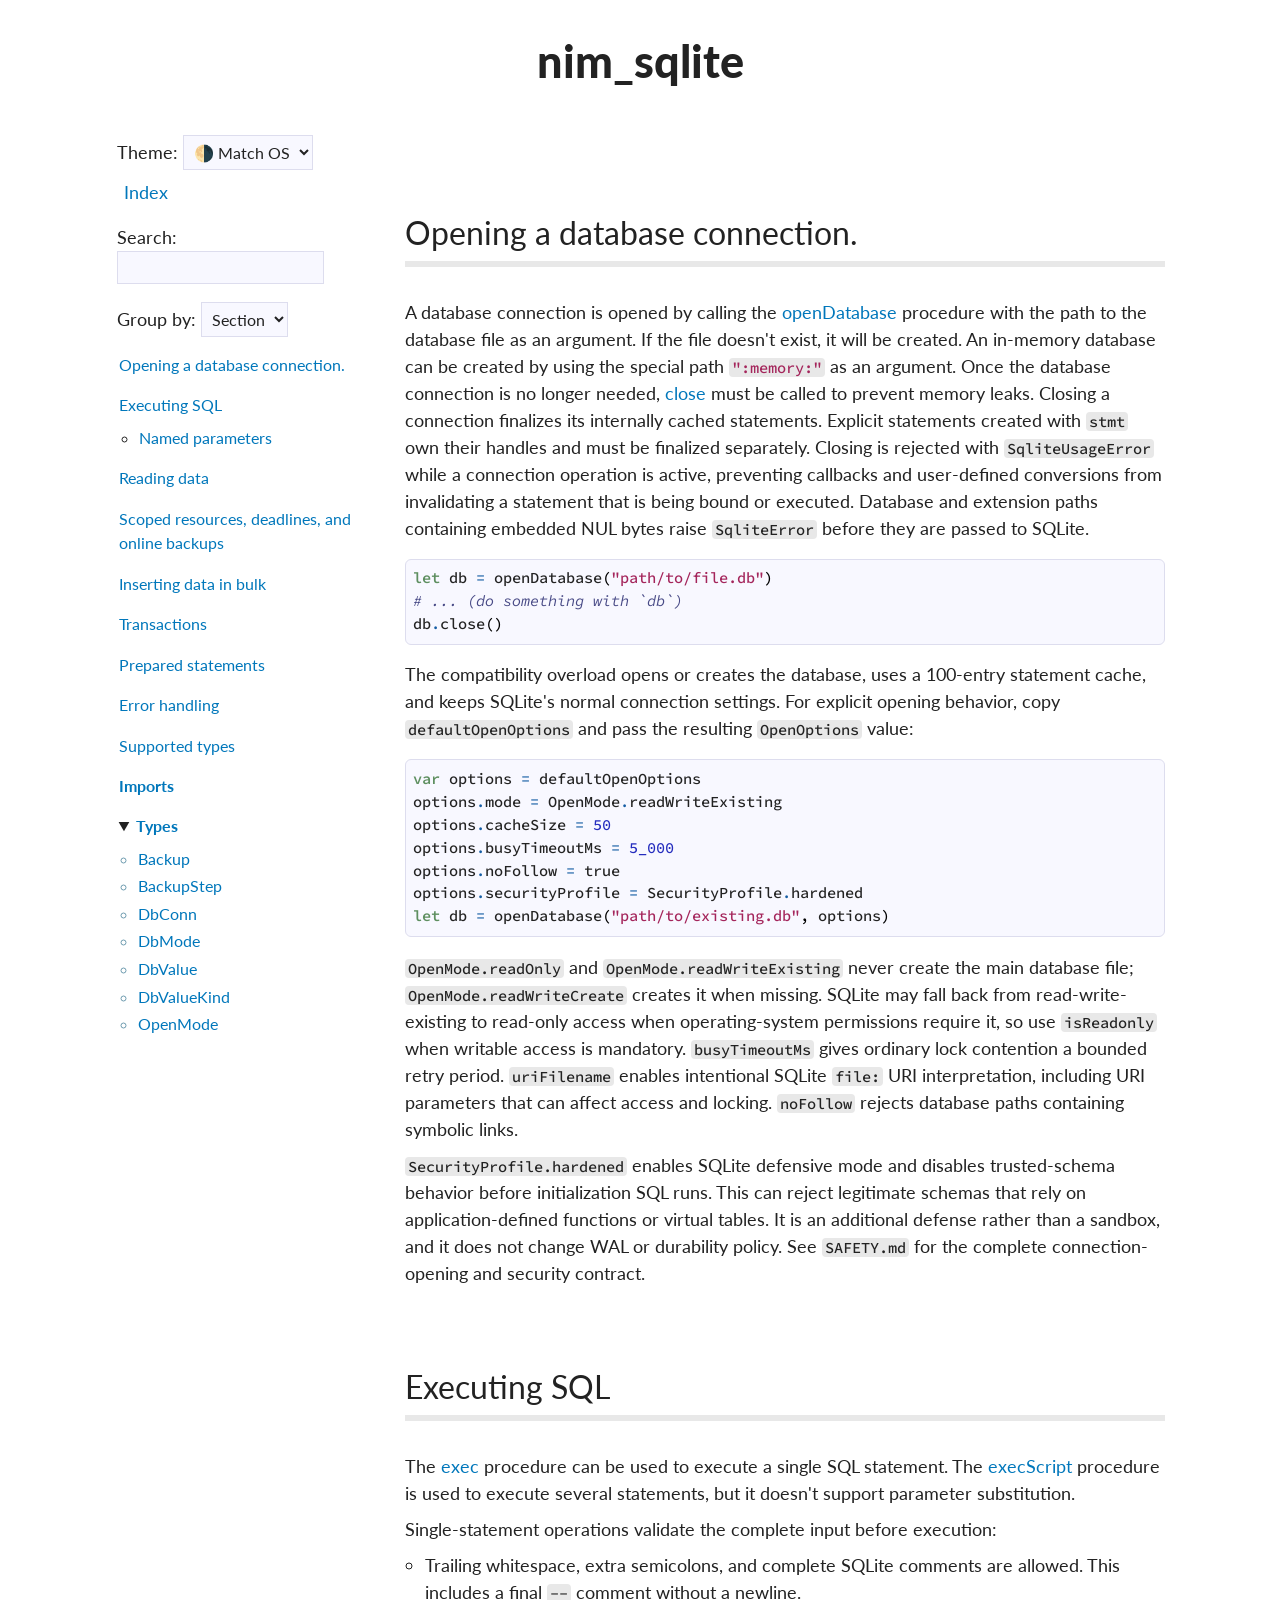
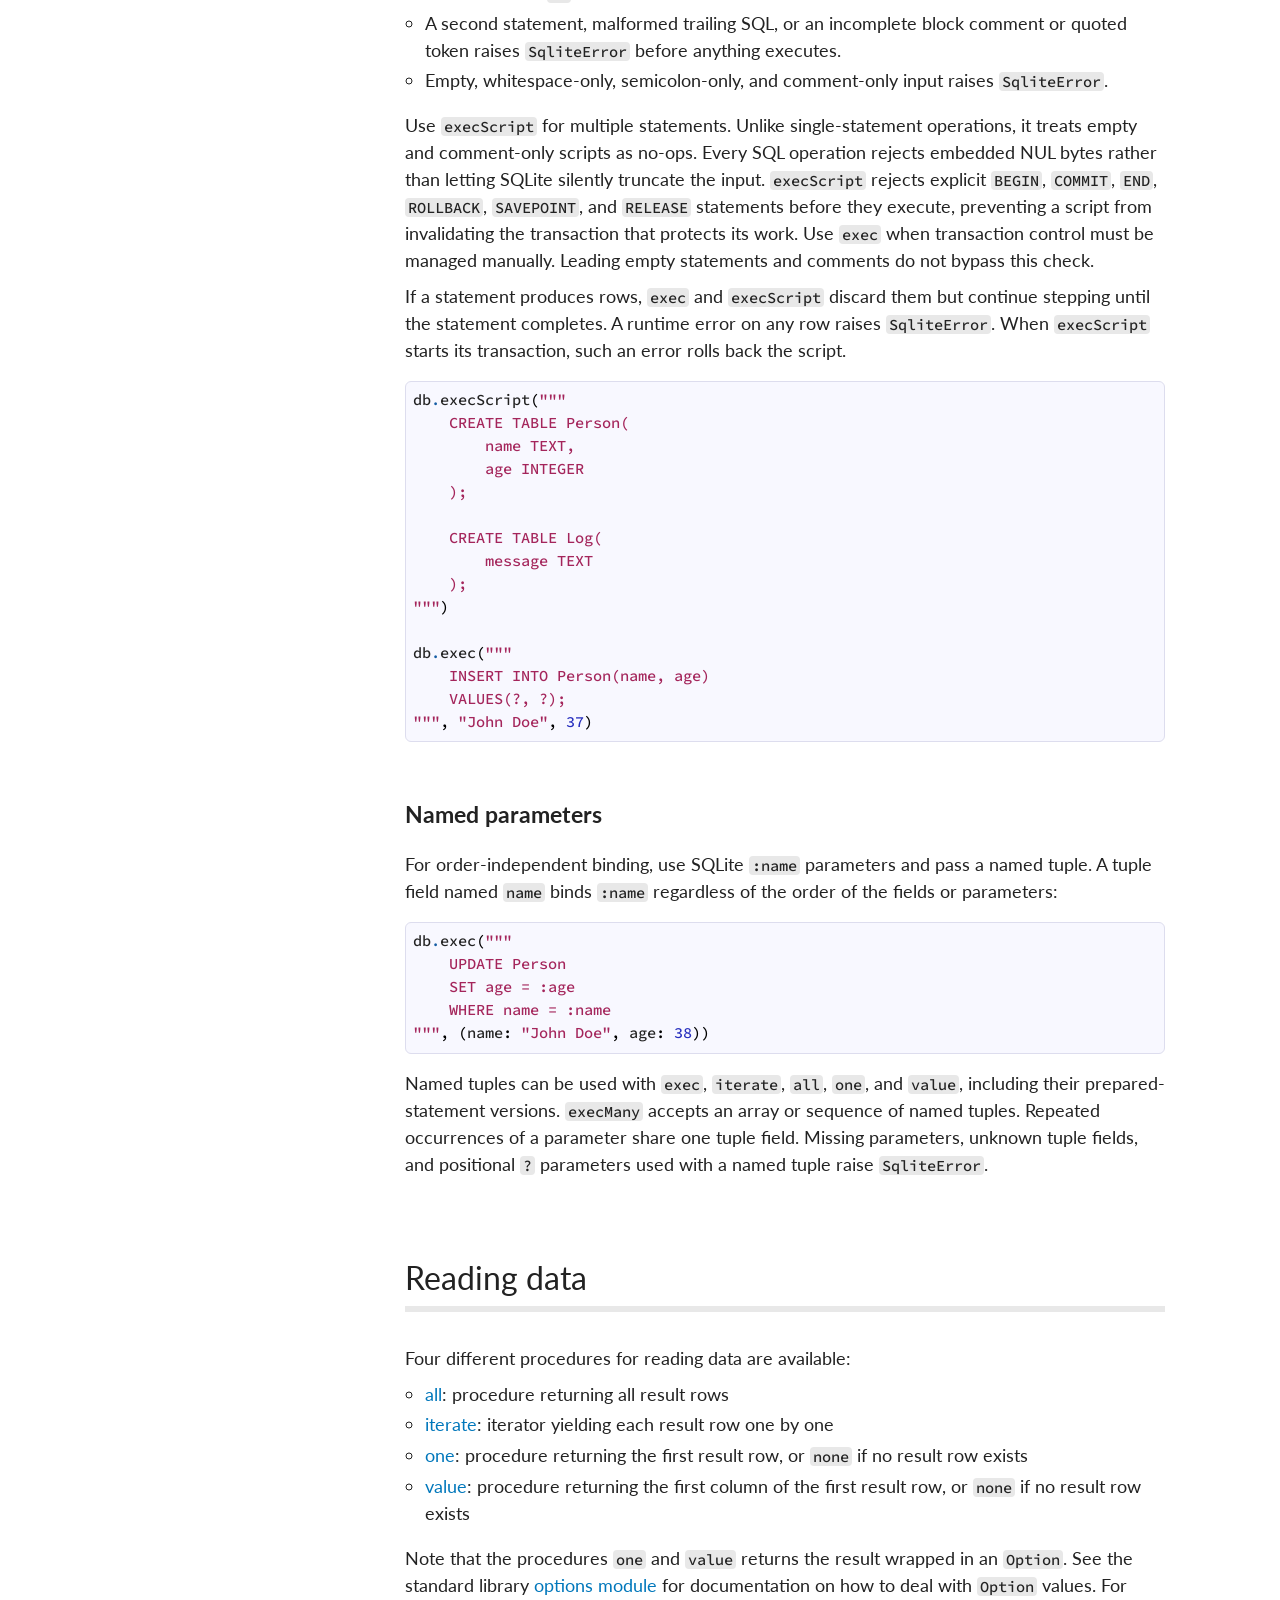
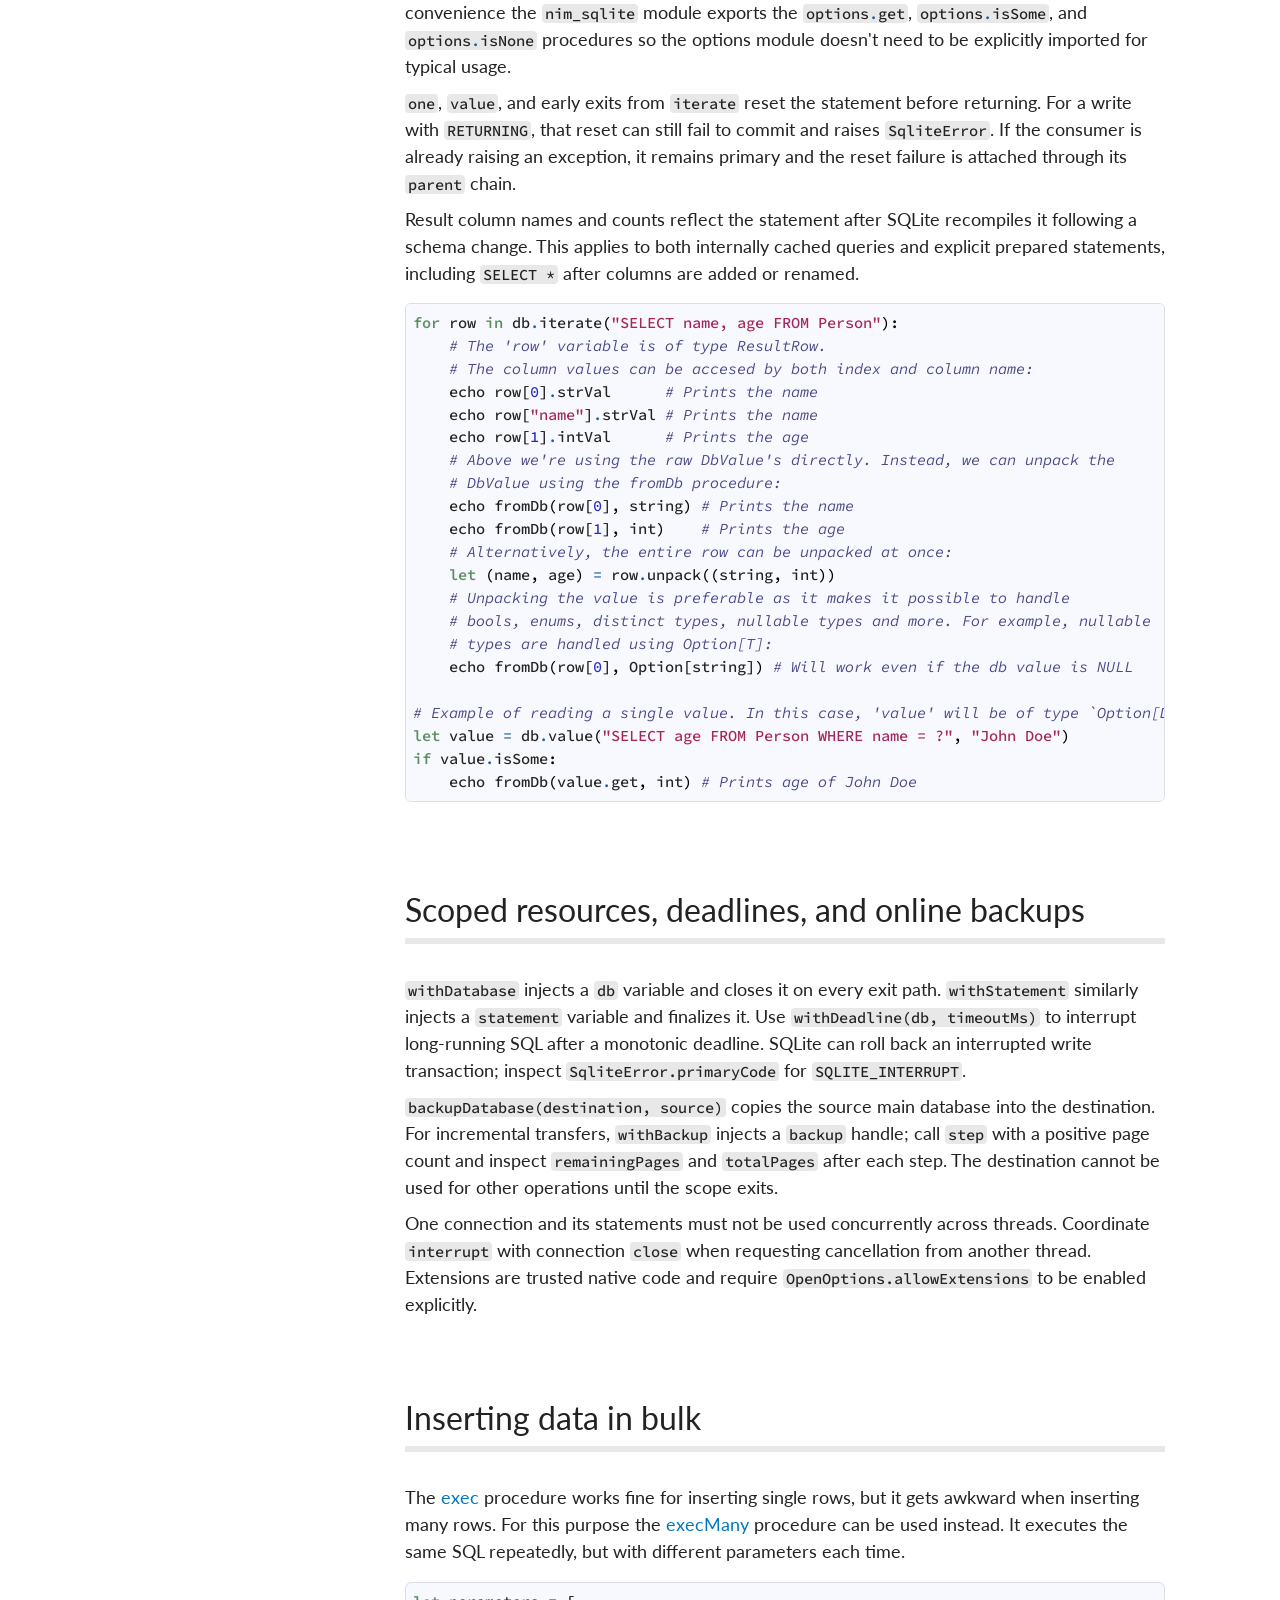
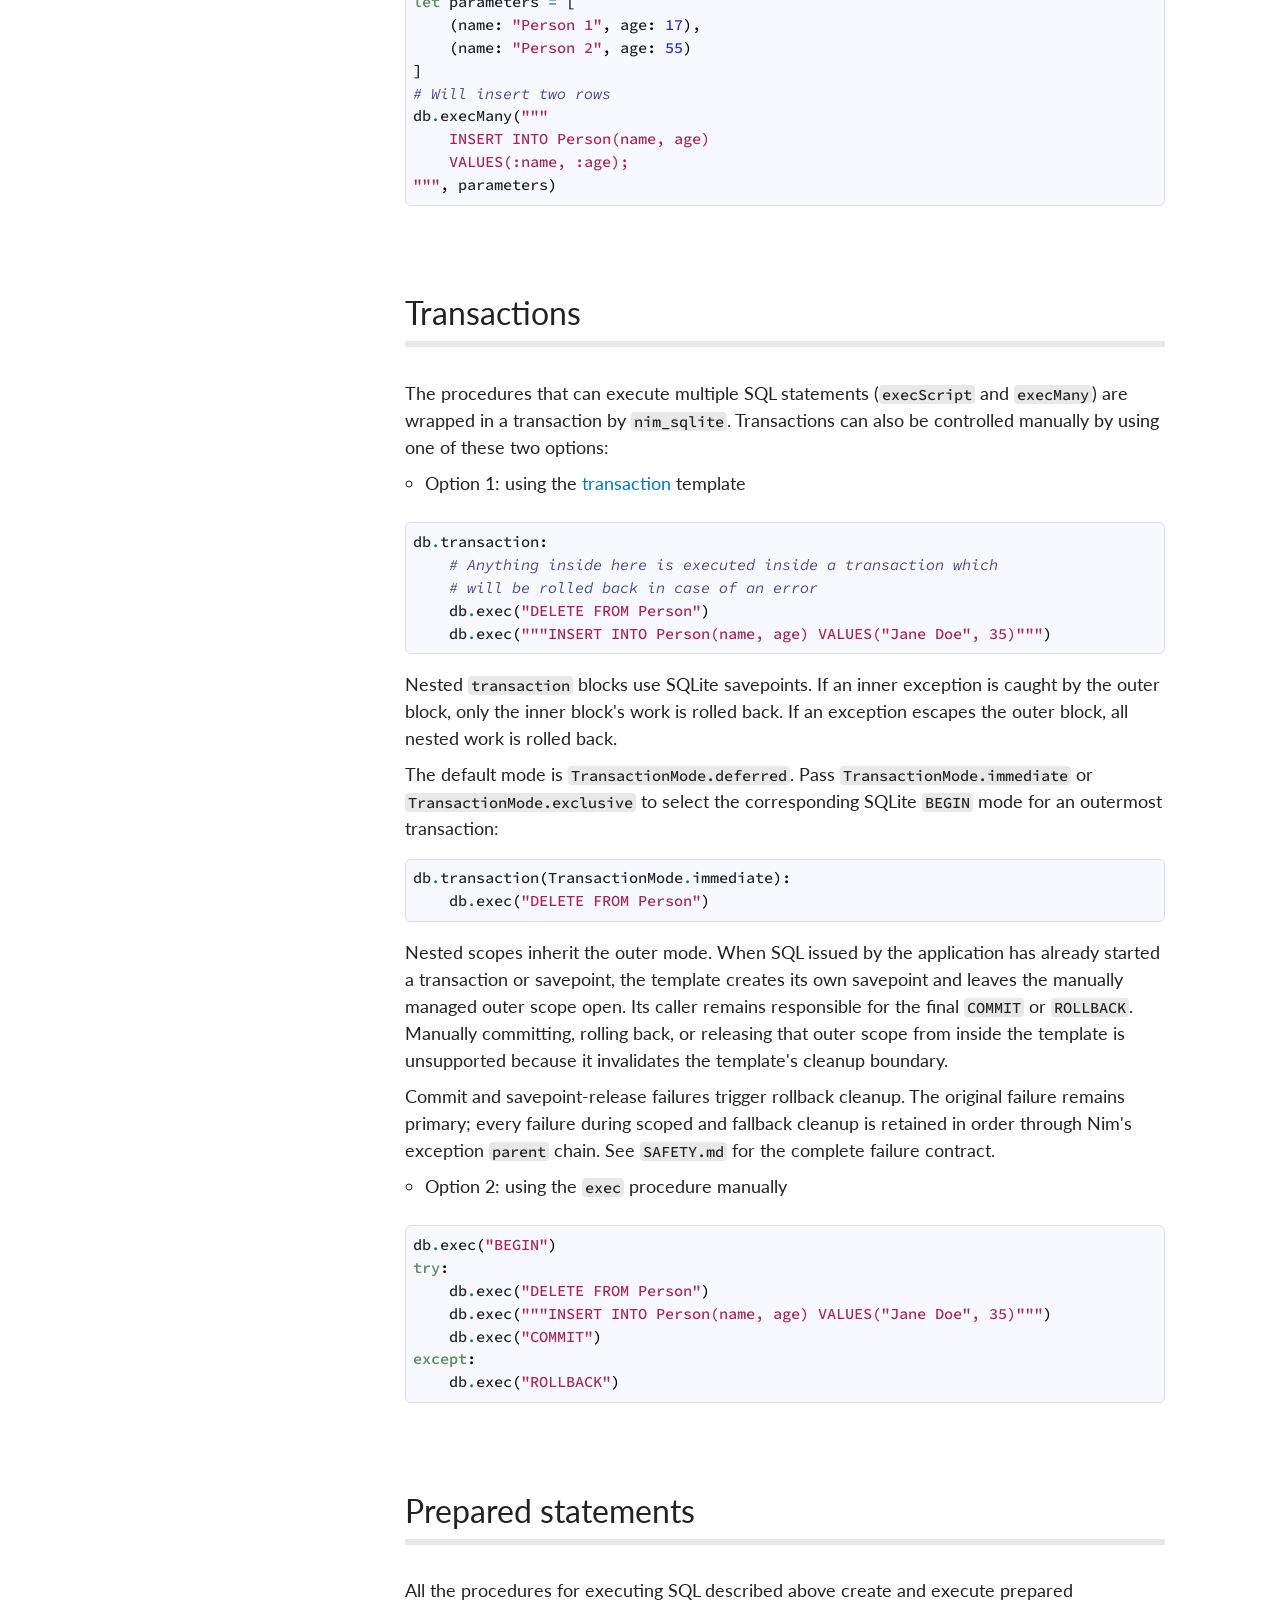
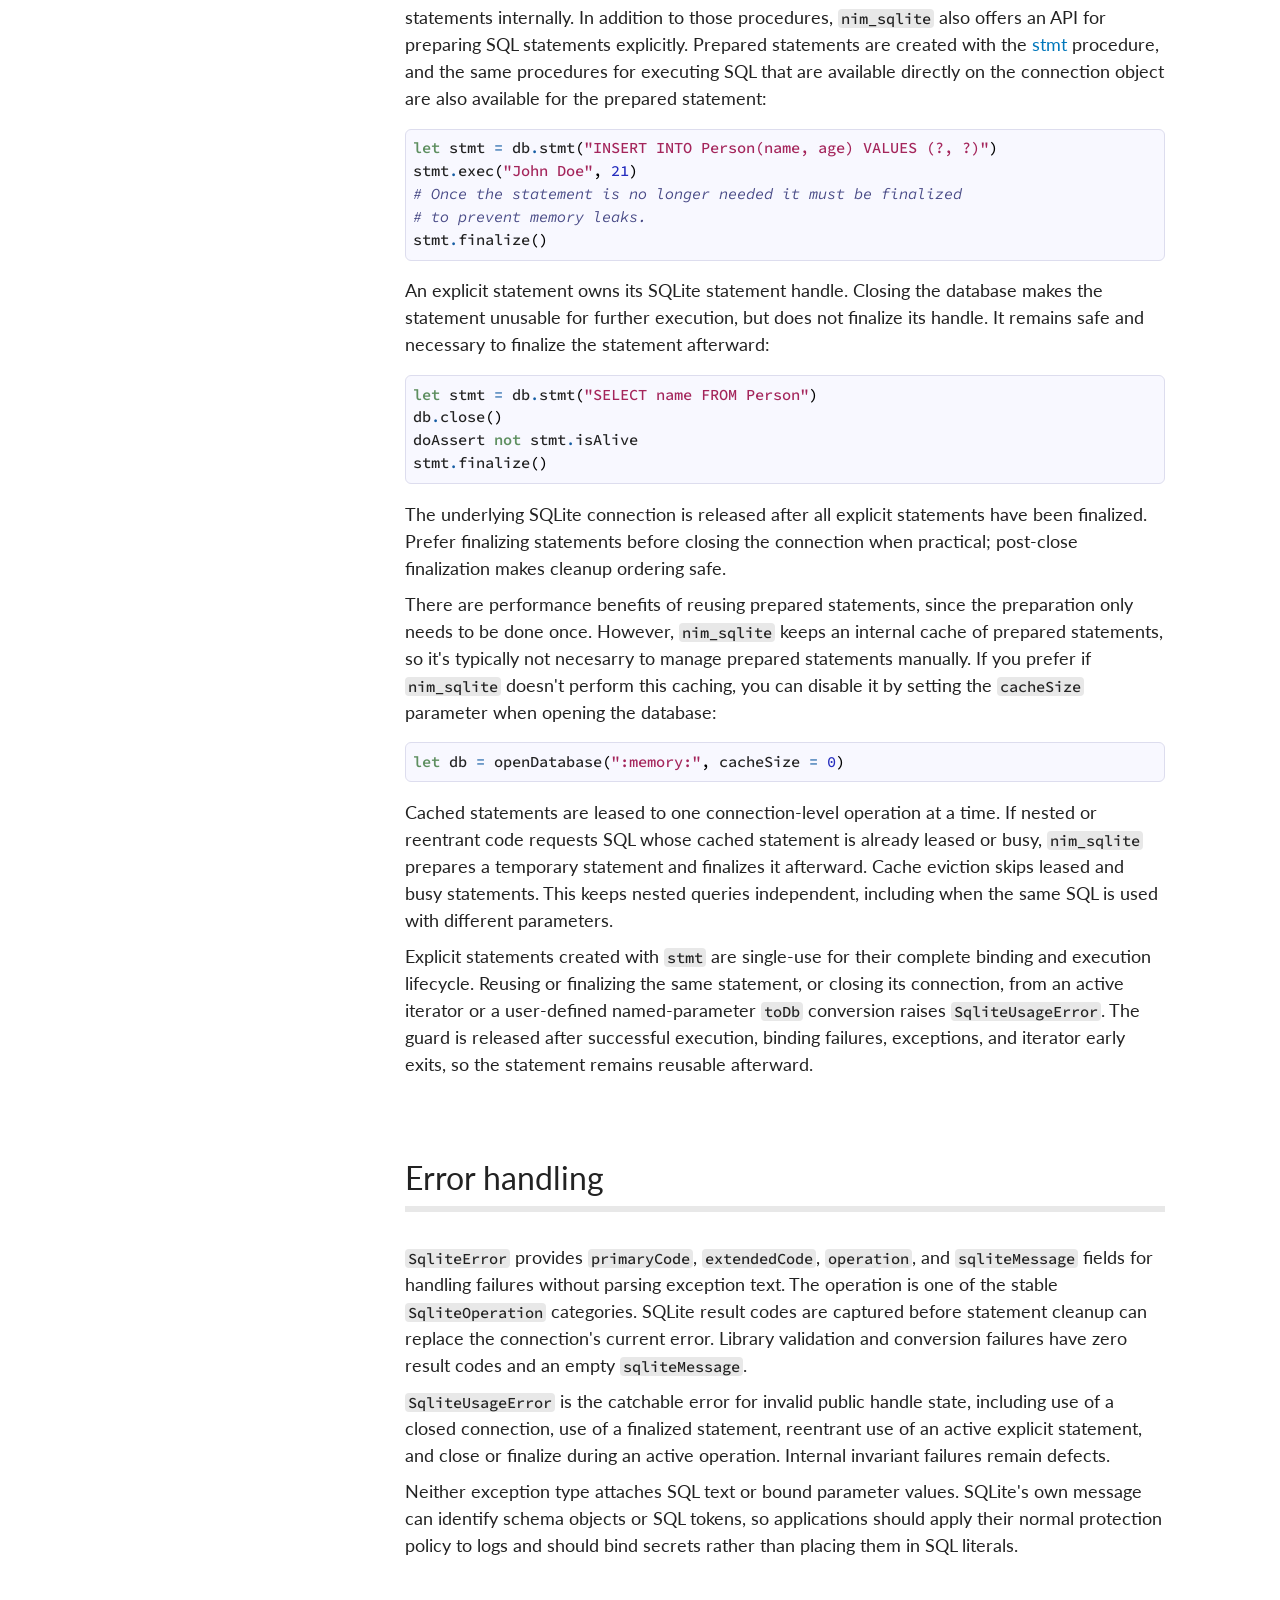
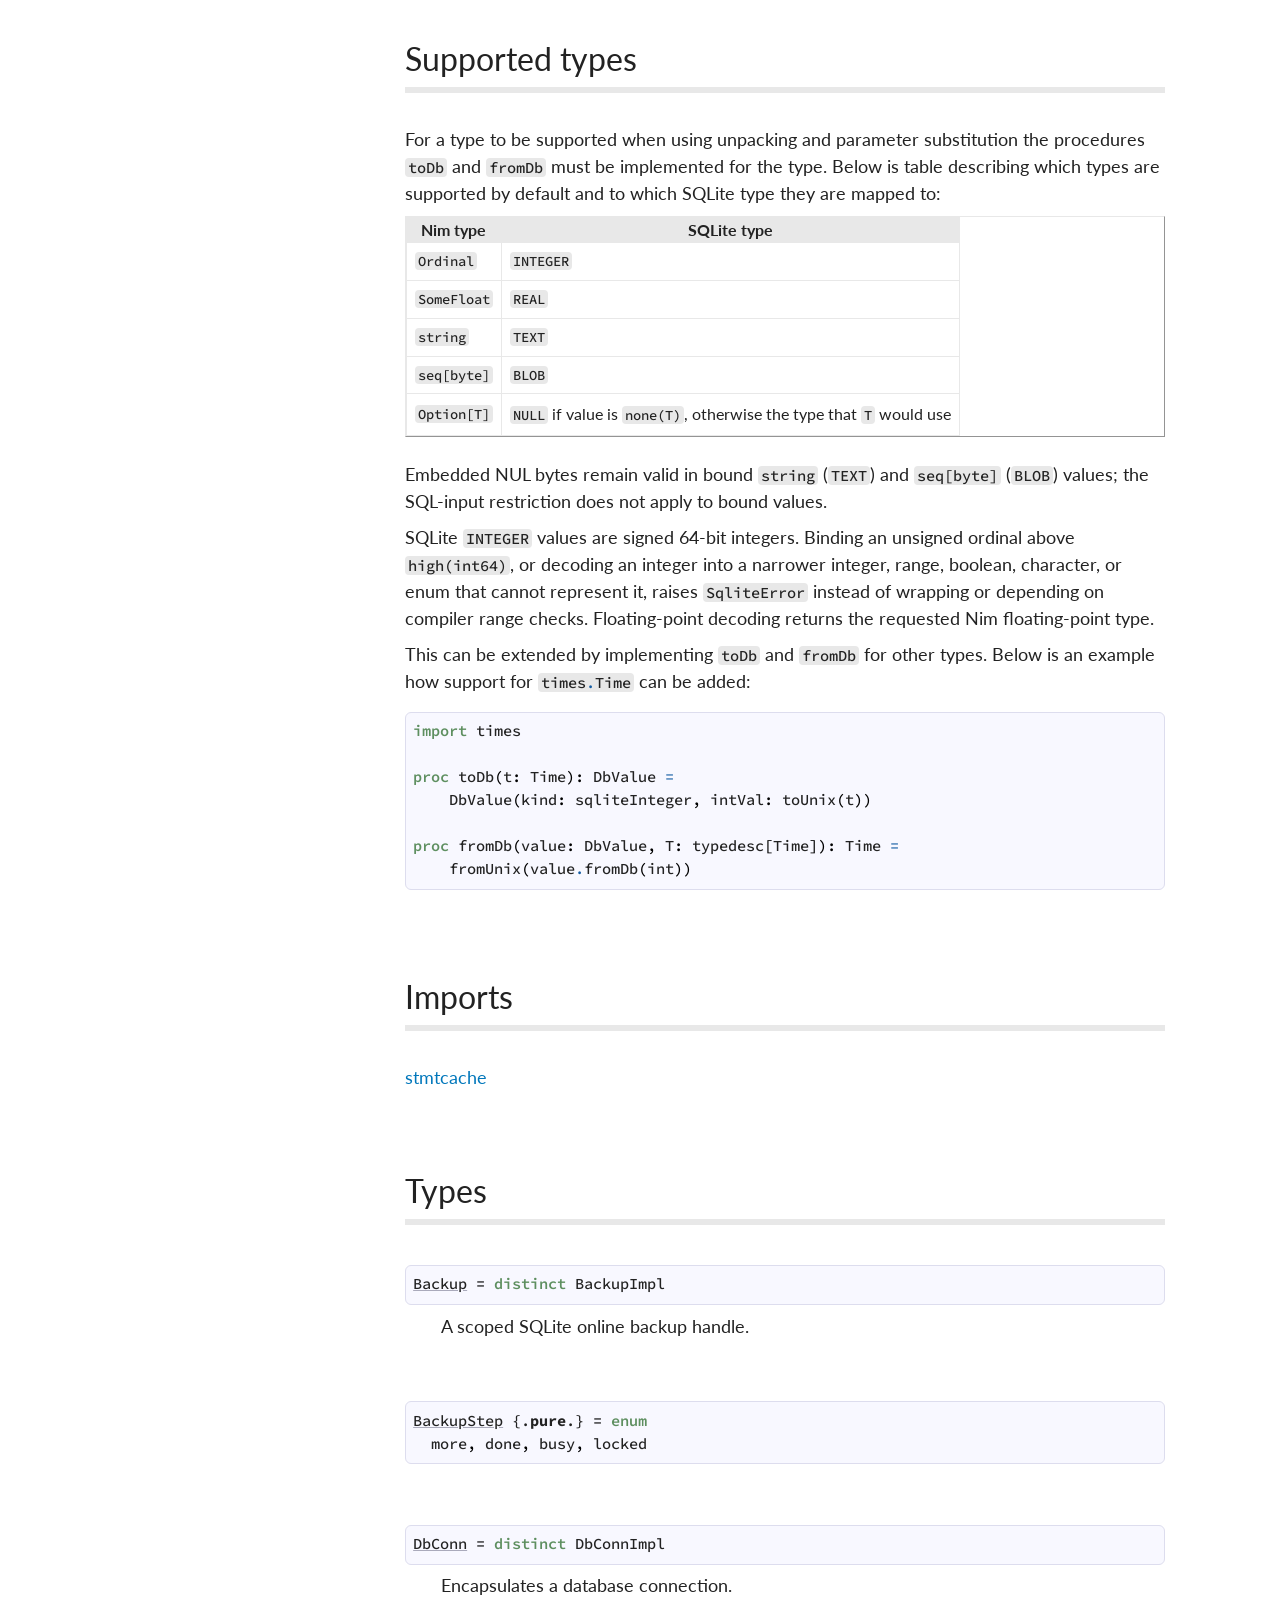
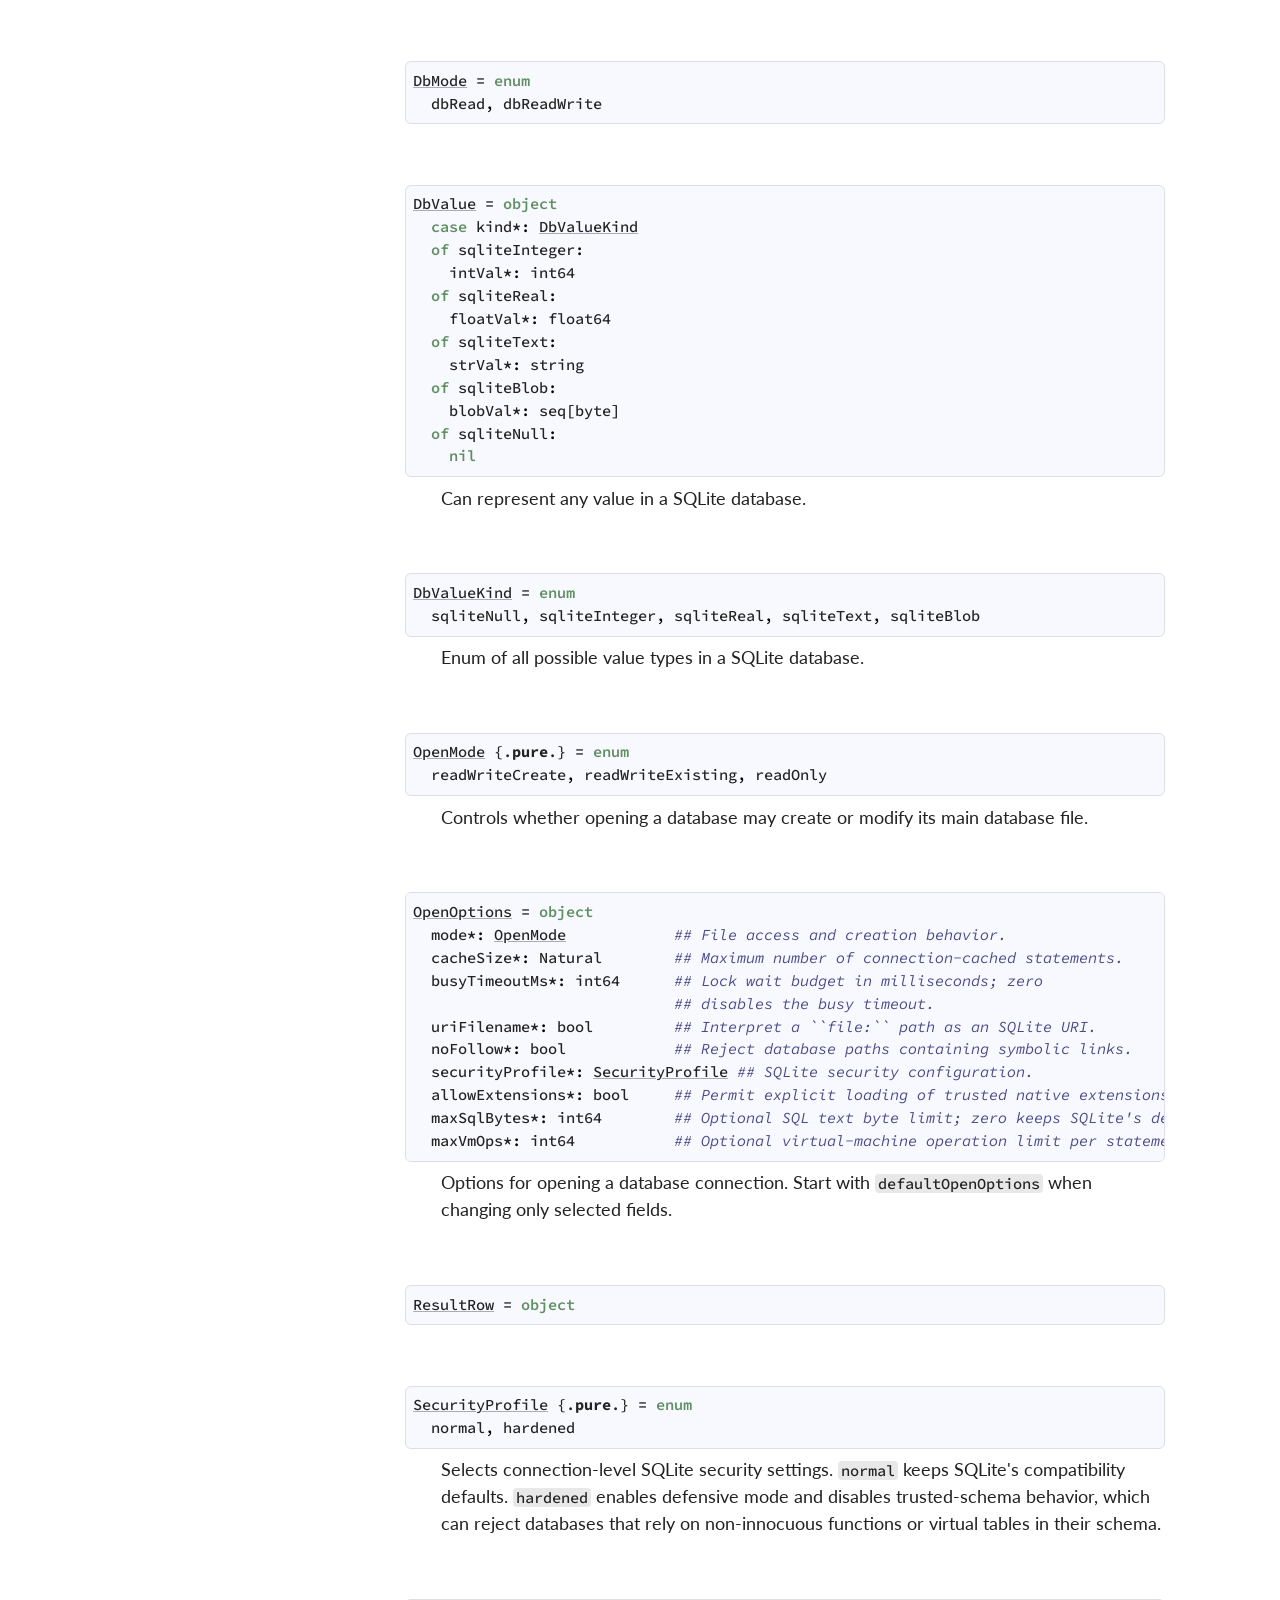
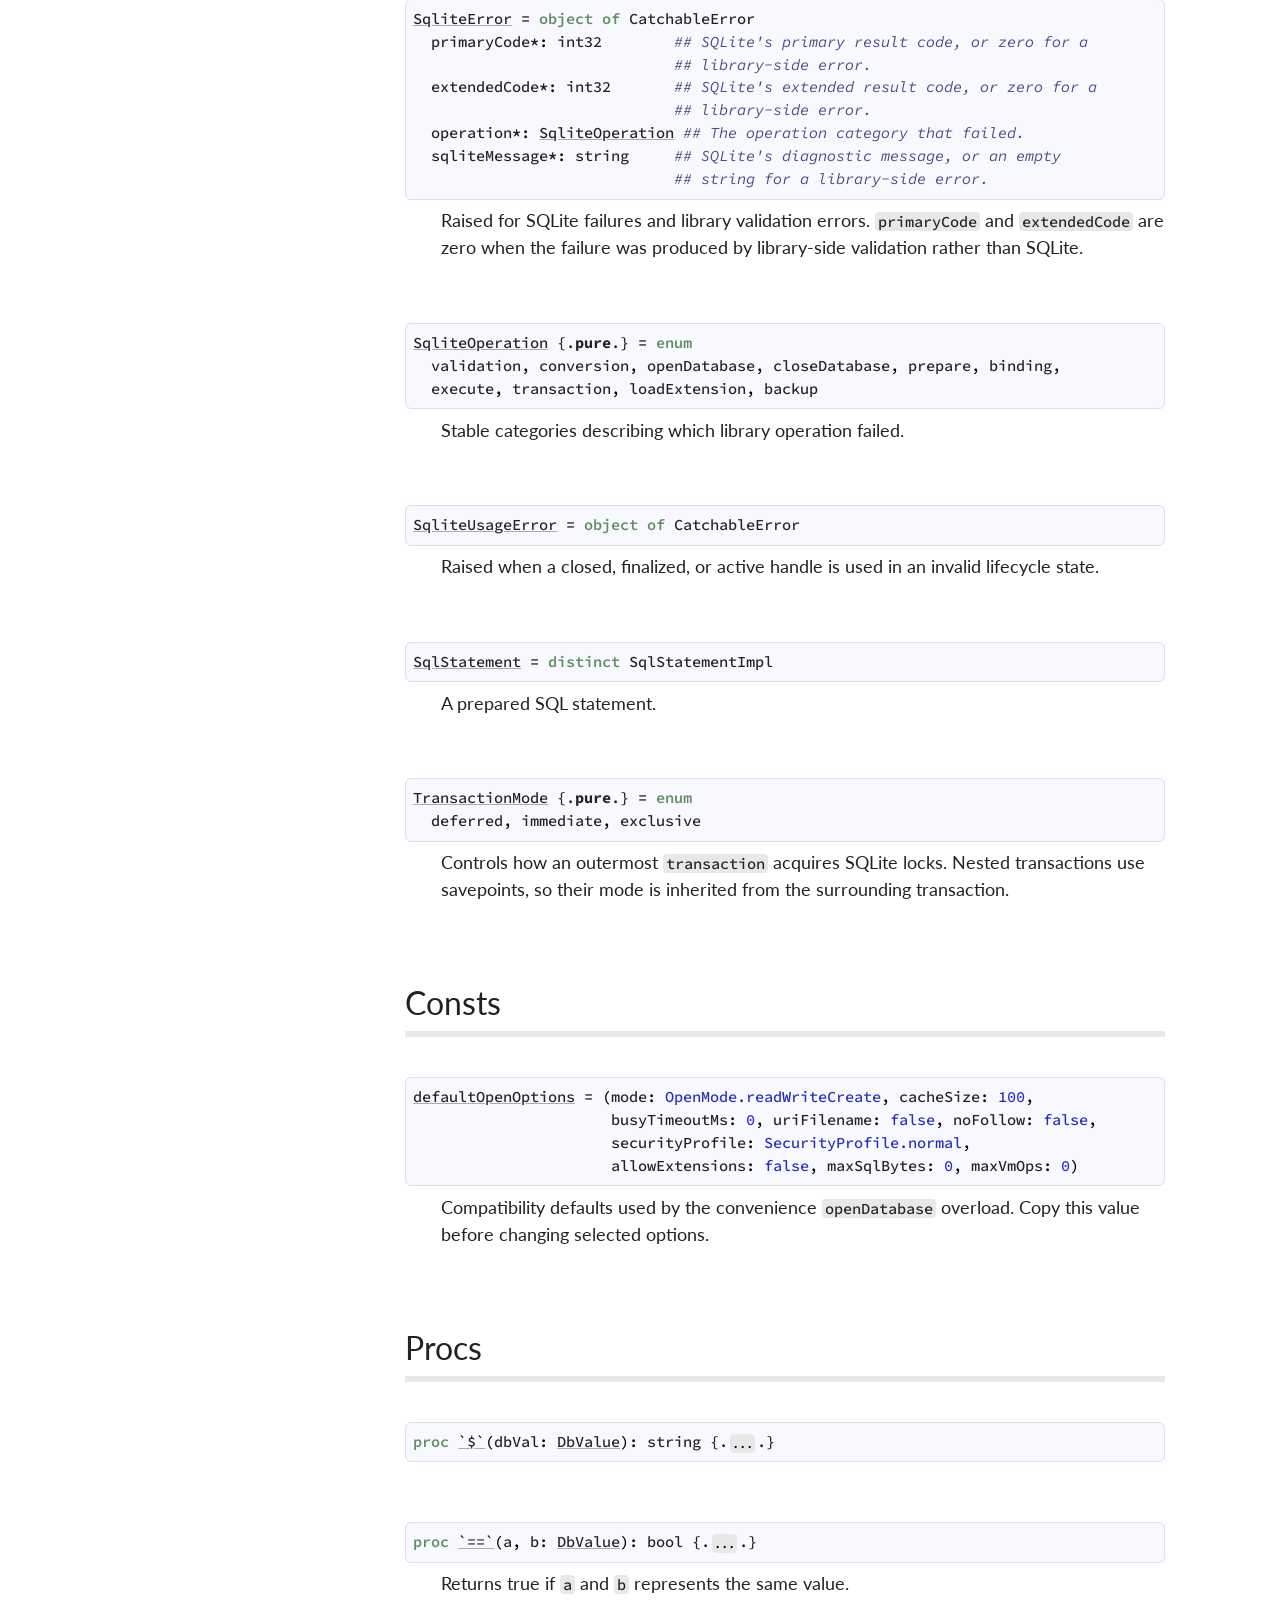
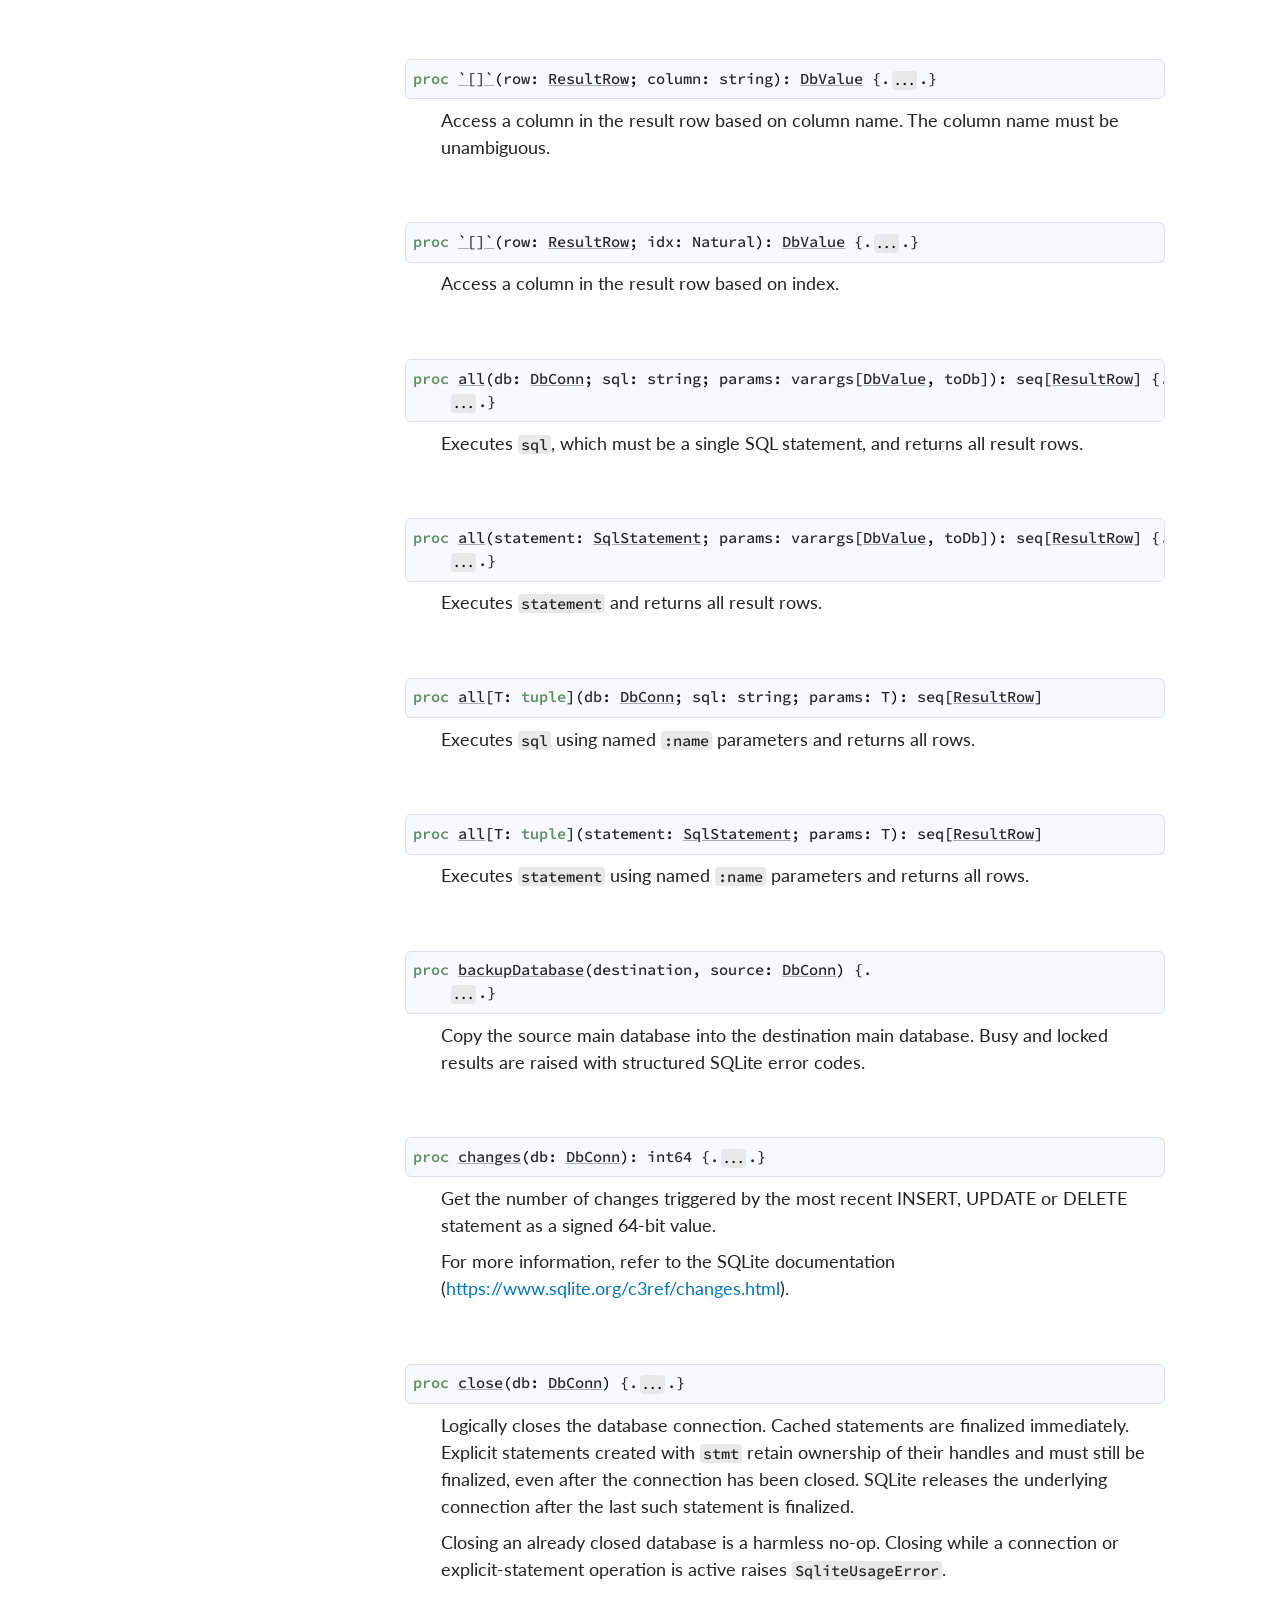
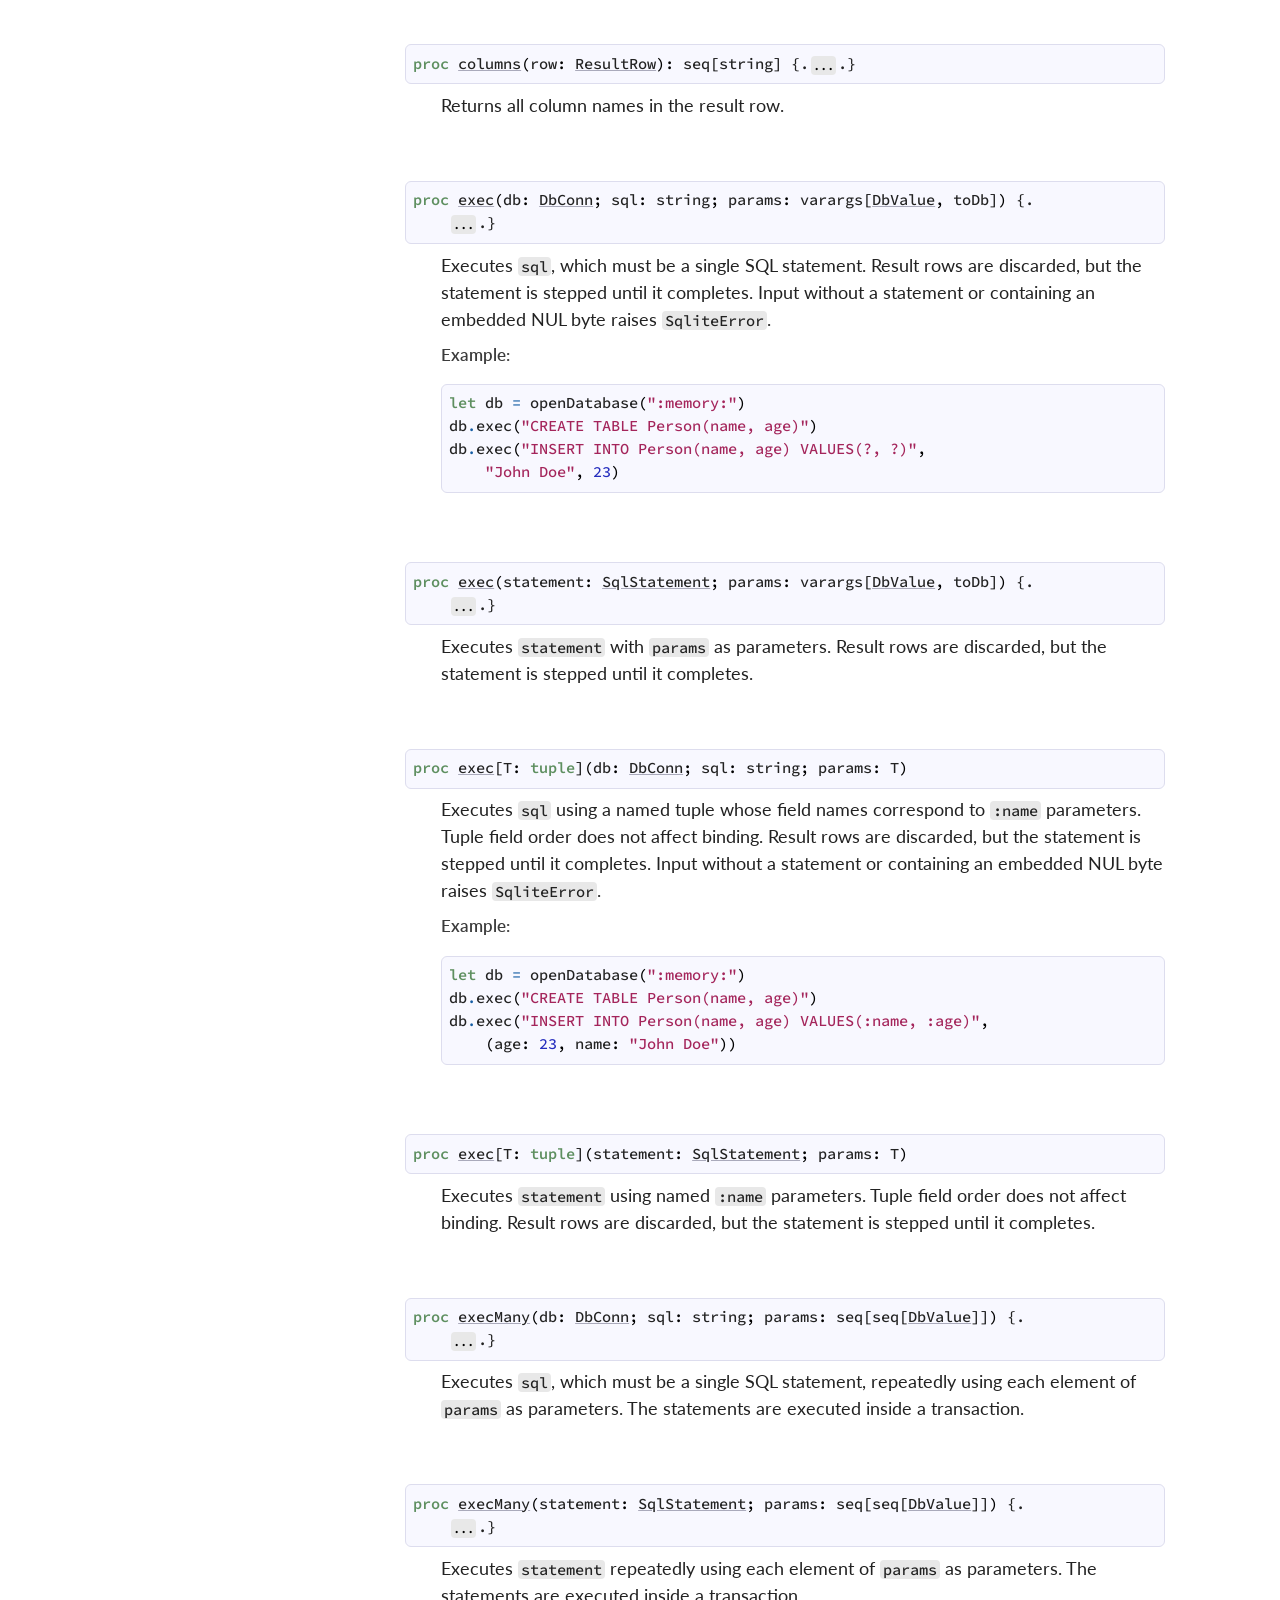
==== commit e951cc4b: "Prepare v0.5.1 release and document fixes" ====
--- a/docs/index.html
+++ b/docs/index.html
@@ -400,7 +400,7 @@
 <li>A second statement, malformed trailing SQL, or an incomplete block comment or quoted token raises <tt class="docutils literal"><span class="pre">SqliteError</span></tt> before anything executes.</li>
 <li>Empty, whitespace-only, semicolon-only, and comment-only input raises <tt class="docutils literal"><span class="pre">SqliteError</span></tt>.</li>
 </ul>
-<p>Use <tt class="docutils literal"><span class="pre">execScript</span></tt> for multiple statements. Unlike single-statement operations, it treats empty and comment-only scripts as no-ops. Every SQL operation rejects embedded NUL bytes rather than letting SQLite silently truncate the input. <tt class="docutils literal"><span class="pre">execScript</span></tt> rejects explicit <tt class="docutils literal"><span class="pre">BEGIN</span></tt>, <tt class="docutils literal"><span class="pre">COMMIT</span></tt>, <tt class="docutils literal"><span class="pre">END</span></tt>, <tt class="docutils literal"><span class="pre">ROLLBACK</span></tt>, <tt class="docutils literal"><span class="pre">SAVEPOINT</span></tt>, and <tt class="docutils literal"><span class="pre">RELEASE</span></tt> statements before they execute, preventing a script from invalidating the transaction that protects its work. Use <tt class="docutils literal"><span class="pre">exec</span></tt> when transaction control must be managed manually.</p>
+<p>Use <tt class="docutils literal"><span class="pre">execScript</span></tt> for multiple statements. Unlike single-statement operations, it treats empty and comment-only scripts as no-ops. Every SQL operation rejects embedded NUL bytes rather than letting SQLite silently truncate the input. <tt class="docutils literal"><span class="pre">execScript</span></tt> rejects explicit <tt class="docutils literal"><span class="pre">BEGIN</span></tt>, <tt class="docutils literal"><span class="pre">COMMIT</span></tt>, <tt class="docutils literal"><span class="pre">END</span></tt>, <tt class="docutils literal"><span class="pre">ROLLBACK</span></tt>, <tt class="docutils literal"><span class="pre">SAVEPOINT</span></tt>, and <tt class="docutils literal"><span class="pre">RELEASE</span></tt> statements before they execute, preventing a script from invalidating the transaction that protects its work. Use <tt class="docutils literal"><span class="pre">exec</span></tt> when transaction control must be managed manually. Leading empty statements and comments do not bypass this check.</p>
 <p>If a statement produces rows, <tt class="docutils literal"><span class="pre">exec</span></tt> and <tt class="docutils literal"><span class="pre">execScript</span></tt> discard them but continue stepping until the statement completes. A runtime error on any row raises <tt class="docutils literal"><span class="pre">SqliteError</span></tt>. When <tt class="docutils literal"><span class="pre">execScript</span></tt> starts its transaction, such an error rolls back the script.</p>
 <pre class="listing"><span class="Identifier">db</span><span class="Operator">.</span><span class="Identifier">execScript</span><span class="Punctuation">(</span><span class="LongStringLit">&quot;&quot;&quot;
     CREATE TABLE Person(
@@ -431,6 +431,8 @@
 <li><a class="reference external" href="#value,DbConn,string,varargs[DbValue,toDb]">value</a>: procedure returning the first column of the first result row, or <tt class="docutils literal"><span class="pre"><span class="Identifier">none</span></span></tt> if no result row exists</li>
 </ul>
 <p>Note that the procedures <tt class="docutils literal"><span class="pre"><span class="Identifier">one</span></span></tt> and <tt class="docutils literal"><span class="pre"><span class="Identifier">value</span></span></tt> returns the result wrapped in an <tt class="docutils literal"><span class="pre"><span class="Identifier">Option</span></span></tt>. See the standard library <a class="reference external" href="https://nim-lang.org/docs/options.html">options module</a> for documentation on how to deal with <tt class="docutils literal"><span class="pre"><span class="Identifier">Option</span></span></tt> values. For convenience the <tt class="docutils literal"><span class="pre"><span class="Identifier">nim_sqlite</span></span></tt> module exports the <tt class="docutils literal"><span class="pre"><span class="Identifier">options</span><span class="Operator">.</span><span class="Identifier">get</span></span></tt>, <tt class="docutils literal"><span class="pre"><span class="Identifier">options</span><span class="Operator">.</span><span class="Identifier">isSome</span></span></tt>, and <tt class="docutils literal"><span class="pre"><span class="Identifier">options</span><span class="Operator">.</span><span class="Identifier">isNone</span></span></tt> procedures so the options module doesn't need to be explicitly imported for typical usage.</p>
+<p><tt class="docutils literal"><span class="pre">one</span></tt>, <tt class="docutils literal"><span class="pre">value</span></tt>, and early exits from <tt class="docutils literal"><span class="pre">iterate</span></tt> reset the statement before returning. For a write with <tt class="docutils literal"><span class="pre">RETURNING</span></tt>, that reset can still fail to commit and raises <tt class="docutils literal"><span class="pre">SqliteError</span></tt>. If the consumer is already raising an exception, it remains primary and the reset failure is attached through its <tt class="docutils literal"><span class="pre">parent</span></tt> chain.</p>
+<p>Result column names and counts reflect the statement after SQLite recompiles it following a schema change. This applies to both internally cached queries and explicit prepared statements, including <tt class="docutils literal"><span class="pre">SELECT *</span></tt> after columns are added or renamed.</p>
 <pre class="listing"><span class="Keyword">for</span> <span class="Identifier">row</span> <span class="Keyword">in</span> <span class="Identifier">db</span><span class="Operator">.</span><span class="Identifier">iterate</span><span class="Punctuation">(</span><span class="StringLit">&quot;SELECT name, age FROM Person&quot;</span><span class="Punctuation">)</span><span class="Punctuation">:</span>
     <span class="Comment"># The 'row' variable is of type ResultRow.</span>
     <span class="Comment"># The column values can be accesed by both index and column name:</span>
@@ -1456,7 +1458,7 @@
     <div id="iterate-iterators-all">
   <div id="iterate.i,DbConn,string,varargs[DbValue,toDb]">
   <dt><pre><span class="Keyword">iterator</span> <a href="#iterate.i%2CDbConn%2Cstring%2Cvarargs%5BDbValue%2CtoDb%5D"><span class="Identifier">iterate</span></a><span class="Other">(</span><span class="Identifier">db</span><span class="Other">:</span> <a href="#DbConn"><span class="Identifier">DbConn</span></a><span class="Other">;</span> <span class="Identifier">sql</span><span class="Other">:</span> <span class="Identifier">string</span><span class="Other">;</span> <span class="Identifier">params</span><span class="Other">:</span> <span class="Identifier">varargs</span><span class="Other">[</span><a href="#DbValue"><span class="Identifier">DbValue</span></a><span class="Other">,</span> <span class="Identifier">toDb</span><span class="Other">]</span><span class="Other">)</span><span class="Other">:</span> <a href="#ResultRow"><span class="Identifier">ResultRow</span></a> {.
-    <span><span class="Other pragmadots">...</span></span><span class="pragmawrap"><span class="Identifier">raises</span><span class="Other">:</span> <span class="Other">[</span><span class="Identifier">SqliteUsageError</span><span class="Other">,</span> <span class="Identifier">SqliteError</span><span class="Other">,</span> <span class="Identifier">SqliteUsageError</span><span class="Other">,</span> <span class="Identifier">Exception</span><span class="Other">]</span><span class="Other">,</span>
+    <span><span class="Other pragmadots">...</span></span><span class="pragmawrap"><span class="Identifier">raises</span><span class="Other">:</span> <span class="Other">[</span><span class="Identifier">SqliteUsageError</span><span class="Other">,</span> <span class="Identifier">SqliteError</span><span class="Other">,</span> <span class="Identifier">Exception</span><span class="Other">,</span> <span class="Identifier">Exception</span><span class="Other">]</span><span class="Other">,</span>
     <span class="Identifier">tags</span><span class="Other">:</span> <span class="Other">[</span><span class="Identifier">RootEffect</span><span class="Other">]</span><span class="Other">,</span> <span class="Identifier">forbids</span><span class="Other">:</span> <span class="Other">[</span><span class="Other">]</span></span>.}</pre></dt>
   <dd>
 
@@ -1466,7 +1468,7 @@
 </div>
 <div id="iterate.i,SqlStatement,varargs[DbValue,toDb]">
   <dt><pre><span class="Keyword">iterator</span> <a href="#iterate.i%2CSqlStatement%2Cvarargs%5BDbValue%2CtoDb%5D"><span class="Identifier">iterate</span></a><span class="Other">(</span><span class="Identifier">statement</span><span class="Other">:</span> <a href="#SqlStatement"><span class="Identifier">SqlStatement</span></a><span class="Other">;</span> <span class="Identifier">params</span><span class="Other">:</span> <span class="Identifier">varargs</span><span class="Other">[</span><a href="#DbValue"><span class="Identifier">DbValue</span></a><span class="Other">,</span> <span class="Identifier">toDb</span><span class="Other">]</span><span class="Other">)</span><span class="Other">:</span> <a href="#ResultRow"><span class="Identifier">ResultRow</span></a> {.
-    <span><span class="Other pragmadots">...</span></span><span class="pragmawrap"><span class="Identifier">raises</span><span class="Other">:</span> <span class="Other">[</span><span class="Identifier">SqliteUsageError</span><span class="Other">,</span> <span class="Identifier">Exception</span><span class="Other">,</span> <span class="Identifier">SqliteError</span><span class="Other">,</span> <span class="Identifier">SqliteUsageError</span><span class="Other">]</span><span class="Other">,</span>
+    <span><span class="Other pragmadots">...</span></span><span class="pragmawrap"><span class="Identifier">raises</span><span class="Other">:</span> <span class="Other">[</span><span class="Identifier">SqliteUsageError</span><span class="Other">,</span> <span class="Identifier">Exception</span><span class="Other">,</span> <span class="Identifier">SqliteError</span><span class="Other">,</span> <span class="Identifier">Exception</span><span class="Other">]</span><span class="Other">,</span>
     <span class="Identifier">tags</span><span class="Other">:</span> <span class="Other">[</span><span class="Identifier">RootEffect</span><span class="Other">]</span><span class="Other">,</span> <span class="Identifier">forbids</span><span class="Other">:</span> <span class="Other">[</span><span class="Other">]</span></span>.}</pre></dt>
   <dd>
 
